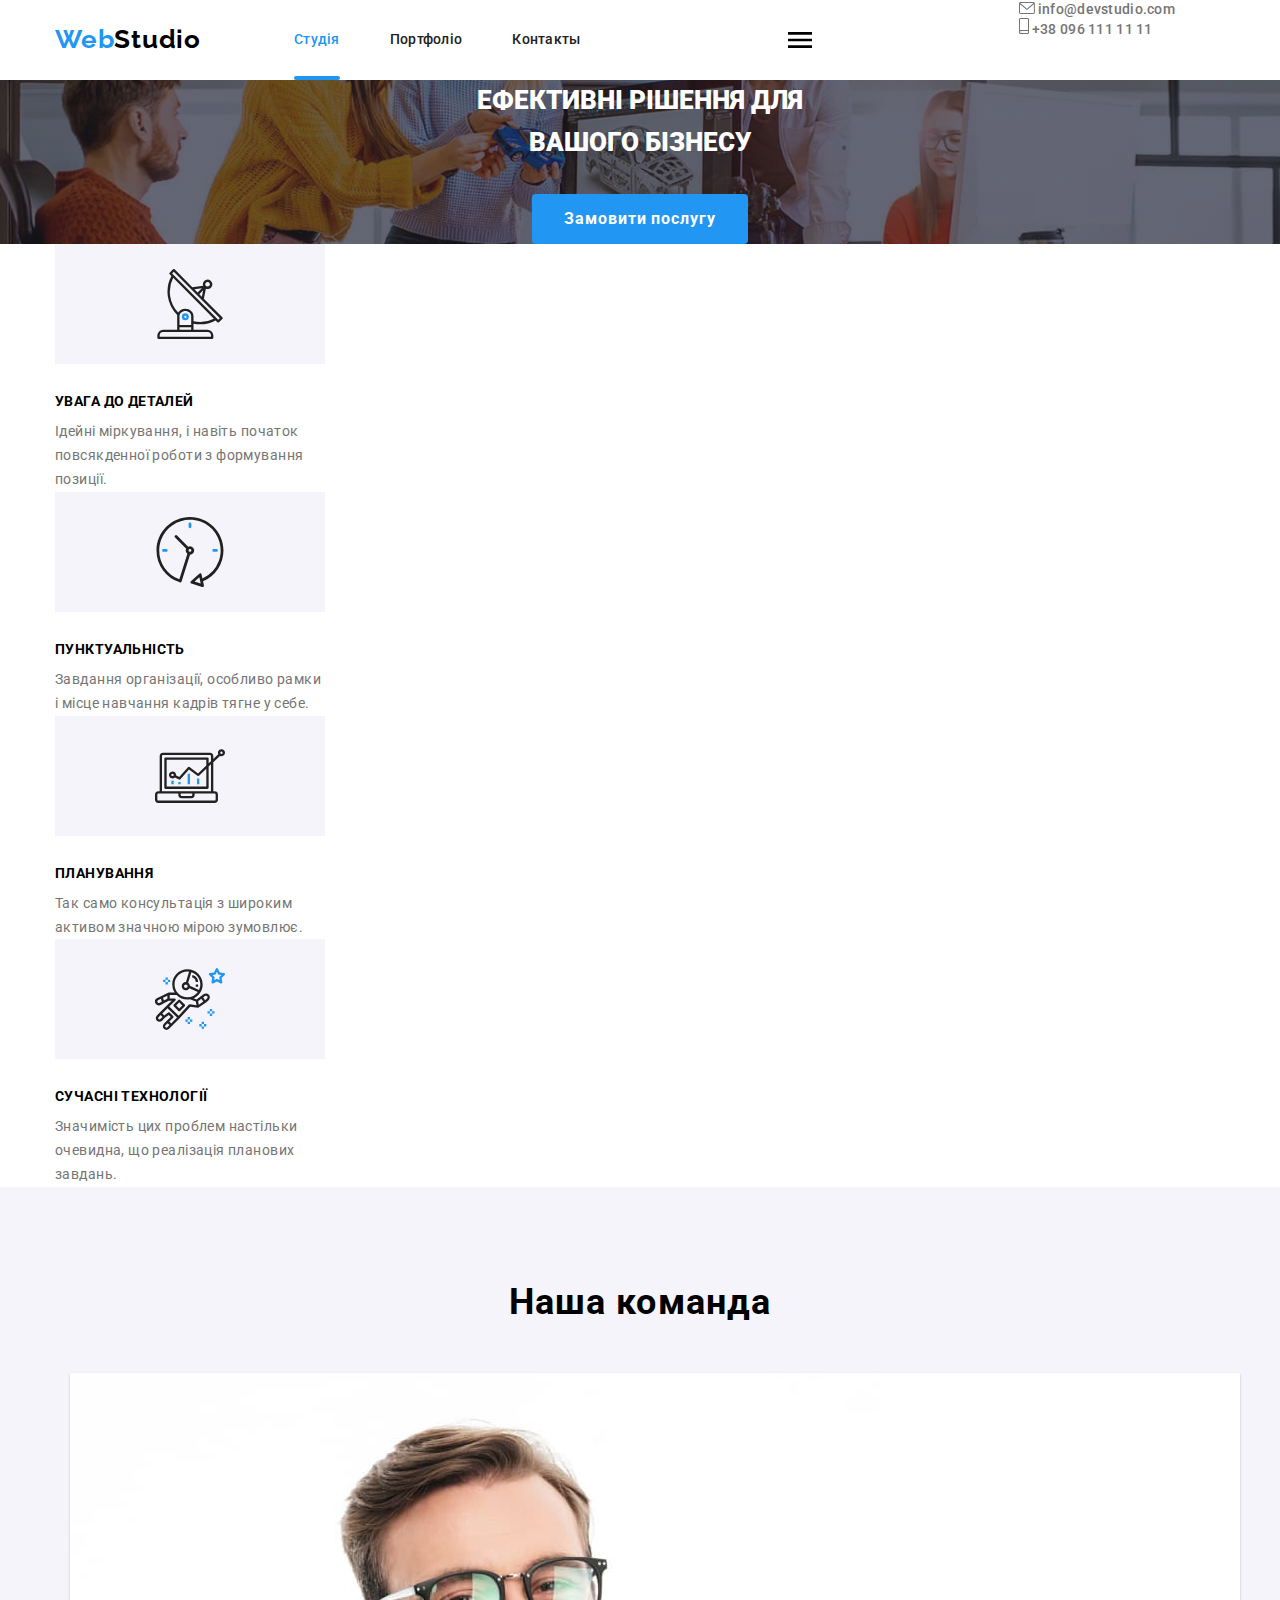
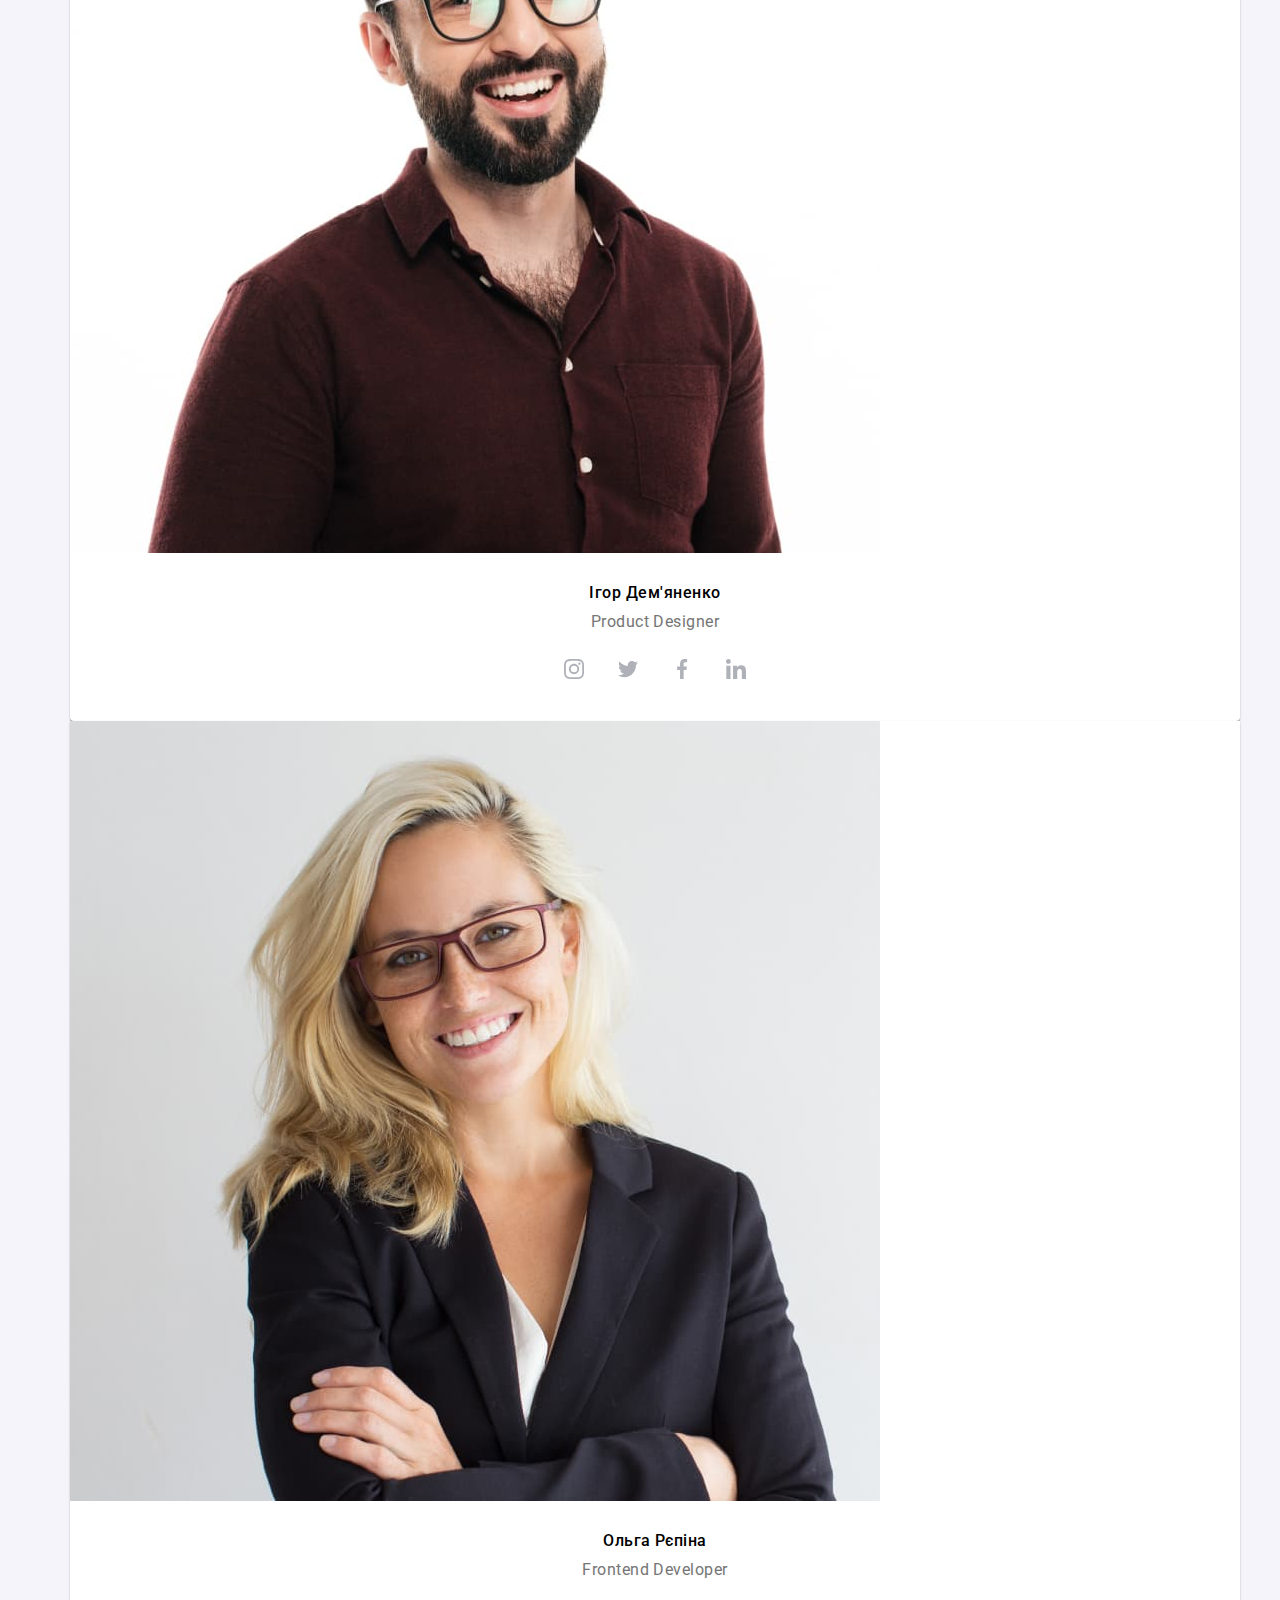
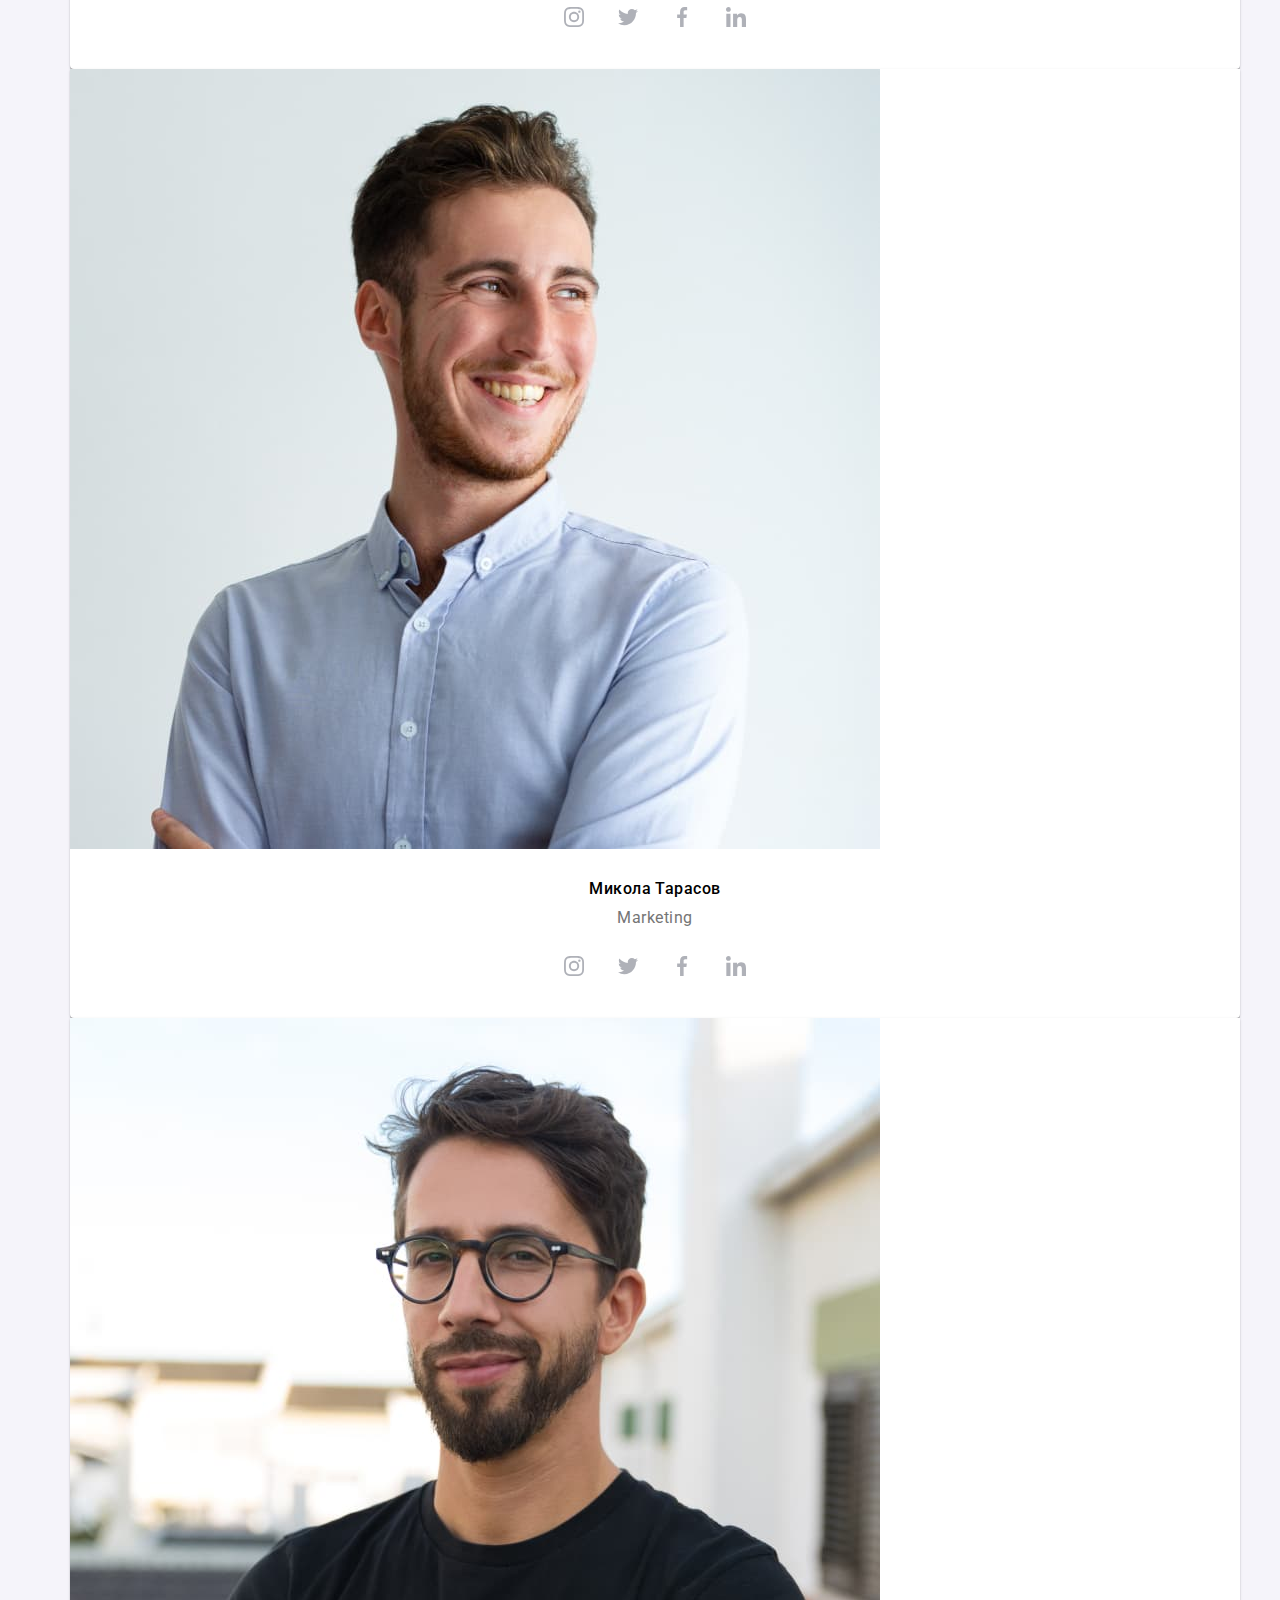
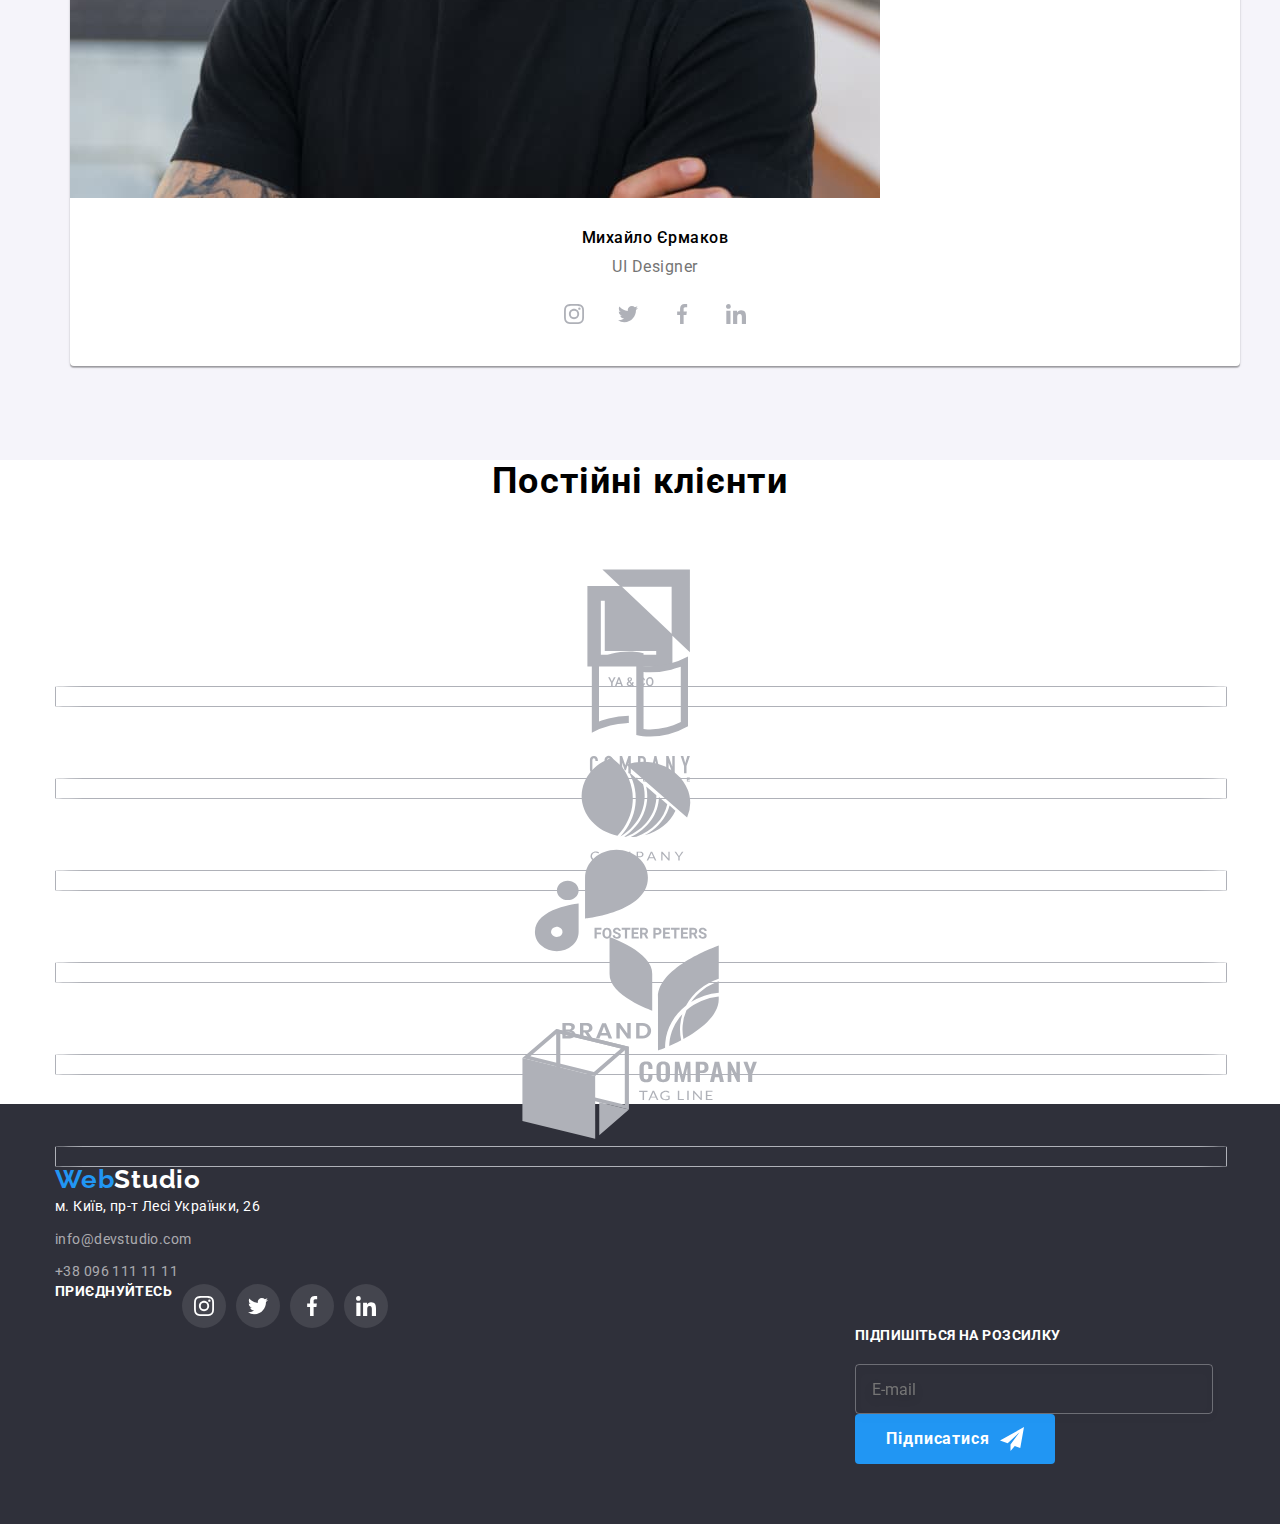
==== index.html @ cb51da98 "adaptive" ====
<!DOCTYPE html>
<html lang="uk">
  <head>
    <meta charset="UTF-8" />
    <meta http-equiv="X-UA-Compatible" content="IE=edge" />
    <meta name="viewport" content="width=device-width, initial-scale=1.0" />
    <title>WebStudio</title>
    <link rel="preconnect" href="https://fonts.googleapis.com" />
    <link rel="preconnect" href="https://fonts.gstatic.com" crossorigin />
    <link
      href="https://fonts.googleapis.com/css2?family=Oleo+Script&family=Raleway:wght@700&family=Roboto:wght@400;500;700;900&display=swap"
      rel="stylesheet"
    />
    <link
      rel="stylesheet"
      href="https://cdnjs.cloudflare.com/ajax/libs/modern-normalize/0.6.0/modern-normalize.min.css"
    />
    <link rel="stylesheet" href="CSS/styles.css" />
    <link rel="stylesheet" href="CSS/main.min.css" />
  </head>
  <body>
    <header>
      <div class="container page-header">
        <nav class="page-header__nav">
          <a href="./index.html " class="logo">
            <span class="logo__web">Web</span>Studio</a
          >

          <ul class="pagination">
            <li class="pagination__list">
              <a href="./index.html" class="link pagination__item current"
                >Студія</a
              >
            </li>
            <li class="pagination__list">
              <a href="./portfolio.html" class="link pagination__item"
                >Портфоліо</a
              >
            </li>
            <li class="pagination__list">
              <a href="" class="link">Контакты</a>
            </li>
          </ul>
        </nav>
        <button type="button" class="open-mobile-menu-btn">
          <svg class="open-mobile-menu-btn-icon">
            <use href="./images/SVG/symbol-defs.svg#icon-burger"></use>
          </svg>
        </button>
        <ul class="contact">
          <li class="contact__list">
            <a class="contact__item" href="mailtu:info@devstudio.com"
              ><svg width="16px" height="12px">
                <use href="./images/SVG/symbol-defs.svg#icon-envelope"></use>
              </svg>
              info@devstudio.com</a
            >
          </li>
          <li class="contact__list">
            <a class="contact__item" href="tel:+380961111111"
              ><svg width="10px" height="16px">
                <use href="./images/SVG/symbol-defs.svg#icon-smartphone"></use>
              </svg>
              +38 096 111 11 11</a
            >
          </li>
        </ul>
      </div>
      <div class="mobile-menu" data-menu>
        <div class="container mobile-menu__container">
          <button type="button" class="close-menu-btn">
            <svg class="close-menu-btn-icon">
              <use href="./images/SVG/symbol-defs.svg#modal__btn-icon"></use>
            </svg>
          </button>
          <ul class="mobile-menu__pagination-list">
            <li class="mobile-menu pagination__list">
              <a
                href="./index.html"
                class="link mobile-menu__pagination-item current"
                >Студія</a
              >
            </li>
            <li class="mobile-menu__pagination-list">
              <a
                href="./portfolio.html"
                class="link mobile-menu__pagination-item"
                >Портфоліо</a
              >
            </li>
            <li class="mobile-menu__pagination-list">
              <a href="" class="link">Контакты</a>
            </li>
          </ul>
          <ul class="mobile-menu__contact">
            <li class="mobile-menu__contact-list">
              <a
                class="mobile-menu__contact-item"
                href="mailtu:info@devstudio.com"
                ><svg width="16px" height="12px">
                  <use href="./images/SVG/symbol-defs.svg#icon-envelope"></use>
                </svg>
                info@devstudio.com</a
              >
            </li>
            <li class="mobile-menu__contact-list">
              <a class="mobile-menu__contact-item" href="tel:+380961111111"
                ><svg width="10px" height="16px">
                  <use
                    href="./images/SVG/symbol-defs.svg#icon-smartphone"
                  ></use>
                </svg>
                +38 096 111 11 11</a
              >
            </li>
          </ul>
        </div>
      </div>
    </header>

    <main>
      <section class="hero">
        <div class="container hero__container">
          <h1 class="hero__title">
            Ефективні рішення для <br />вашого бізнесу
          </h1>

          <button type="button" class="hero__button" data-modal-open>
            Замовити послугу
          </button>
        </div>
      </section>

      <section class="our-features">
        <div class="container">
          <ul class="our-features__list">
            <li class="our-features__item">
              <div class="our-features__img">
                <svg height="70px" width="70px">
                  <use href="./images/SVG/symbol-defs.svg#icon-antenna1"></use>
                </svg>
              </div>

              <h2 class="our-features__subject">УВАГА ДО ДЕТАЛЕЙ</h2>
              <p class="our-features__text">
                Ідейні міркування, і навіть початок повсякденної роботи з
                формування позиції.
              </p>
            </li>
            <li class="our-features__item">
              <div class="our-features__img">
                <svg height="70px" width="70px">
                  <use href="./images/SVG/symbol-defs.svg#icon-clock1"></use>
                </svg>
              </div>

              <h2 class="our-features__subject">ПУНКТУАЛЬНІСТЬ</h2>
              <p class="our-features__text">
                Завдання організації, особливо рамки і місце навчання кадрів
                тягне у себе.
              </p>
            </li>
            <li class="our-features__item">
              <div class="our-features__img">
                <svg height="70px" width="70px">
                  <use href="./images/SVG/symbol-defs.svg#icon-diagram1"></use>
                </svg>
              </div>

              <h2 class="our-features__subject">ПЛАНУВАННЯ</h2>
              <p class="our-features__text">
                Так само консультація з широким активом значною мірою зумовлює.
              </p>
            </li>
            <li class="our-features__item">
              <div class="our-features__img">
                <svg height="70px" width="70px">
                  <use href="./images/SVG/symbol-defs.svg#icon-astronaut"></use>
                </svg>
              </div>

              <h2 class="our-features__subject">СУЧАСНІ ТЕХНОЛОГІЇ</h2>
              <p class="our-features__text">
                Значимість цих проблем настільки очевидна, що реалізація
                планових завдань.
              </p>
            </li>
          </ul>
        </div>
      </section>
      <section class="business-profiles">
        <div class="container">
          <h2 class="business-profiles__title">Чим ми займаємося</h2>

          <ul class="business-profiles__list">
            <li class="">
              <div class="business-profiles__item">
                <img src="./images/box1.jpg" alt="" width="370" height="294" />
                <p class="business-profiles__text">Десктопні додатки</p>
              </div>
            </li>

            <li class="">
              <div class="business-profiles__item">
                <img src="./images/box2.jpg" alt="" width="370" height="294" />
                <p class="business-profiles__text">Мобільні додатки</p>
              </div>
            </li>
            <li class="">
              <div class="business-profiles__item">
                <img src="./images/box3.jpg" alt="" width="370" height="294" />
                <p class="business-profiles__text">Дизайнерські рішення</p>
              </div>
            </li>
          </ul>
        </div>
      </section>
      <section class="team">
        <div class="container">
          <h2 class="team__title">Наша команда</h2>
          <div class="container">
            <ul class="team__list">
              <li class="team__item">
                <img
                  srcset="./images/IgorDemyanenco@2.jpg 2x"
                  srcset="./images/IgorDemyanenco@1.jpg"
                  src="./images/IgorDemyanenco.jpg"
                  alt="Ігор Дем'яненко Фото"
                />

                <h3 class="team__name">Ігор Дем'яненко</h3>
                <p class="team__profession">Product Designer</p>
                <ul class="list-networks">
                  <li class="social">
                    <a href="" class="social-link list-networks__link">
                      <svg class="icon-networks list-networks__icon">
                        <use
                          href="./images/SVG/symbol-defs.svg#icon-instagram"
                        ></use>
                      </svg>
                    </a>
                  </li>
                  <li class="social">
                    <a class="social-link list-networks__link" href="">
                      <svg class="icon-networks list-networks__icon">
                        <use
                          href="./images/SVG/symbol-defs.svg#icon-twitter"
                        ></use>
                      </svg>
                    </a>
                  </li>
                  <li class="social">
                    <a class="social-link list-networks__link" href="">
                      <svg class="icon-networks list-networks__icon">
                        <use
                          href="./images/SVG/symbol-defs.svg#icon-facebook"
                        ></use>
                      </svg>
                    </a>
                  </li>
                  <li class="social">
                    <a class="social-link list-networks__link" href="">
                      <svg class="icon-networks list-networks__icon">
                        <use
                          href="./images/SVG/symbol-defs.svg#icon-linkedin"
                        ></use>
                      </svg>
                    </a>
                  </li>
                </ul>
              </li>
              <li class="team__item">
                <img
                  srcset="./images/OlgaRepina@2.jpg 2x"
                  srcset="./images/OlgaRepina.jpg"
                  src="./images/OlgaRepina.jpg"
                  alt="Ольга Рєпіна Фото"
                />

                <h3 class="team__name">Ольга Рєпіна</h3>
                <p class="team__profession">Frontend Developer</p>
                <ul class="list-networks">
                  <li class="social">
                    <a href="" class="social-link list-networks__link">
                      <svg class="icon-networks list-networks__icon">
                        <use
                          href="./images/SVG/symbol-defs.svg#icon-instagram"
                        ></use>
                      </svg>
                    </a>
                  </li>
                  <li class="social">
                    <a class="social-link list-networks__link" href="">
                      <svg class="icon-networks list-networks__icon">
                        <use
                          href="./images/SVG/symbol-defs.svg#icon-twitter"
                        ></use>
                      </svg>
                    </a>
                  </li>
                  <li class="social">
                    <a class="social-link list-networks__link" href="">
                      <svg class="icon-networks list-networks__icon">
                        <use
                          href="./images/SVG/symbol-defs.svg#icon-facebook"
                        ></use>
                      </svg>
                    </a>
                  </li>
                  <li class="social">
                    <a class="social-link list-networks__link" href="">
                      <svg class="icon-networks list-networks__icon">
                        <use
                          href="./images/SVG/symbol-defs.svg#icon-linkedin"
                        ></use>
                      </svg>
                    </a>
                  </li>
                </ul>
              </li>
              <li class="team__item">
                <img
                  srcset="./images/NicolayTarasow@2.jpg 2x"
                  srcset="./images/NicolayTarasow.jpg"
                  src="./images/NicolayTarasow.jpg"
                  alt="Микола Тарасов Фото"
                />
                <h3 class="team__name">Микола Тарасов</h3>
                <p class="team__profession">Marketing</p>
                <ul class="list-networks">
                  <li class="social">
                    <a href="" class="social-link list-networks__link">
                      <svg class="icon-networks list-networks__icon">
                        <use
                          href="./images/SVG/symbol-defs.svg#icon-instagram"
                        ></use>
                      </svg>
                    </a>
                  </li>
                  <li class="social">
                    <a class="social-link list-networks__link" href="">
                      <svg class="icon-networks list-networks__icon">
                        <use
                          href="./images/SVG/symbol-defs.svg#icon-twitter"
                        ></use>
                      </svg>
                    </a>
                  </li>
                  <li class="social">
                    <a class="social-link list-networks__link" href="">
                      <svg class="icon-networks list-networks__icon">
                        <use
                          href="./images/SVG/symbol-defs.svg#icon-facebook"
                        ></use>
                      </svg>
                    </a>
                  </li>
                  <li class="social">
                    <a class="social-link list-networks__link" href="">
                      <svg class="icon-networks list-networks__icon">
                        <use
                          href="./images/SVG/symbol-defs.svg#icon-linkedin"
                        ></use>
                      </svg>
                    </a>
                  </li>
                </ul>
              </li>
              <li class="team__item">
                <img
                  srcset="./images/MihailErmacow@2.jpg 2x"
                  srcset="./images/MihailErmacow.jpg"
                  src="./images/MihailErmacow.jpg"
                  alt="Михайло Єрмаков Фото"
                />
                <h3 class="team__name">Михайло Єрмаков</h3>
                <p class="team__profession">UI Designer</p>
                <ul class="list-networks">
                  <li class="social">
                    <a href="" class="social-link list-networks__link">
                      <svg class="icon-networks list-networks__icon">
                        <use
                          href="./images/SVG/symbol-defs.svg#icon-instagram"
                        ></use>
                      </svg>
                    </a>
                  </li>
                  <li class="social">
                    <a class="social-link list-networks__link" href="">
                      <svg class="icon-networks list-networks__icon">
                        <use
                          href="./images/SVG/symbol-defs.svg#icon-twitter"
                        ></use>
                      </svg>
                    </a>
                  </li>
                  <li class="social">
                    <a class="social-link list-networks__link" href="">
                      <svg class="icon-networks list-networks__icon">
                        <use
                          href="./images/SVG/symbol-defs.svg#icon-facebook"
                        ></use>
                      </svg>
                    </a>
                  </li>
                  <li class="social">
                    <a class="social-link list-networks__link" href="">
                      <svg class="icon-networks list-networks__icon">
                        <use
                          href="./images/SVG/symbol-defs.svg#icon-linkedin"
                        ></use>
                      </svg>
                    </a>
                  </li>
                </ul>
              </li>
            </ul>
          </div>
        </div>
      </section>
      <section class="regular-customers">
        <div class="container">
          <h2 class="regular-customers__title">Постійні клієнти</h2>
          <ul class="client-list">
            <li class="client">
              <a href="" class="client__list">
                <svg class="client__icon">
                  <use href="./images/SVG/symbol-defs.svg#icon-Client1"></use>
                </svg>
              </a>
            </li>

            <li class="client">
              <a href="" class="client__list">
                <svg class="client__icon">
                  <use href="./images/SVG/symbol-defs.svg#icon-Client2"></use>
                </svg>
              </a>
            </li>
            <li class="client">
              <a href="" class="client__list">
                <svg class="client__icon">
                  <use href="./images/SVG/symbol-defs.svg#icon-Client3"></use>
                </svg>
              </a>
            </li>
            <li class="client">
              <a href="" class="client__list">
                <svg class="client__icon">
                  <use href="./images/SVG/symbol-defs.svg#icon-Client4"></use>
                </svg>
              </a>
            </li>
            <li class="client">
              <a href="" class="client__list">
                <svg class="client__icon">
                  <use href="./images/SVG/symbol-defs.svg#icon-Client5"></use>
                </svg>
              </a>
            </li>
            <li class="client">
              <a href="" class="client__list">
                <svg class="client__icon">
                  <use href="./images/SVG/symbol-defs.svg#icon-Client6"></use>
                </svg>
              </a>
            </li>
          </ul>
        </div>
      </section>
    </main>
    <footer class="footer">
      <div class="container footer__container">
        <div class="footer__container-address">
          <a href="./index.html " class="logo footer__logo">
            <span class="logo__web">Web</span
            ><span class="logo__studio">Studio</span></a
          >

          <address class="address">
            <ul class="address__list">
              <li>
                <a
                  href="https://goo.gl/maps/ACZNKpHMxKwvgp7U7"
                  target="_blank"
                  class="address__maps"
                  >м. Київ, пр-т Лесі Українки, 26</a
                >
              </li>
              <li>
                <a href="mailto:info@devstudio.com" class="address__item"
                  >info@devstudio.com</a
                >
              </li>
              <li>
                <a href="tel:+380961111111 " class="address__item"
                  >+38 096 111 11 11</a
                >
              </li>
            </ul>
          </address>
        </div>

        <div class="social-networks">
          <p class="social-networks__text">приєднуйтесь</p>
          <ul class="social-networks__list">
            <li class="social">
              <a href="" class="social-networks__link">
                <svg class="icon-networks social-networks__icon">
                  <use href="./images/SVG/symbol-defs.svg#icon-instagram"></use>
                </svg>
              </a>
            </li>
            <li class="social">
              <a href="" class="social-networks__link">
                <svg class="icon-networks social-networks__icon">
                  <use href="./images/SVG/symbol-defs.svg#icon-twitter"></use>
                </svg>
              </a>
            </li>
            <li class="social">
              <a href="" class="social-networks__link">
                <svg class="icon-networks social-networks__icon">
                  <use href="./images/SVG/symbol-defs.svg#icon-facebook"></use>
                </svg>
              </a>
            </li>
            <li class="social">
              <a href="" class="social-networks__link">
                <svg class="icon-networks social-networks__icon">
                  <use href="./images/SVG/symbol-defs.svg#icon-linkedin"></use>
                </svg>
              </a>
            </li>
          </ul>
        </div>
        <div class="footer-form">
          <p class="footer-form__text">Підпишіться на розсилку</p>
          <form class="footer-form__wind">
            <input
              class="footer-form__imput"
              type="email"
              name="e-mail"
              placeholder="E-mail"
            />
            <button class="footer-form__btn" type="submit" id="e-mail">
              <span class="footer-form__subscription">Підписатися</span>
              <svg class="footer-form__icon" width="24" height="24">
                <use href="./images/SVG/symbol-defs.svg#icon-send"></use>
              </svg>
            </button>
          </form>
        </div>
      </div>
    </footer>
    <div class="backdrop is-hidden" data-modal>
      <div class="modal">
        <button class="modal__close-btn" type="button" data-modal-close>
          <svg class="modal__btn-icon" width="18" height="18">
            <use href="./images/SVG/symbol-defs.svg#modal__btn-icon"></use>
          </svg>
        </button>
        <p class="modal__title">Залиште свої дані, ми вам передзвонимо</p>
        <form class="modal__form">
          <label class="modal__label" for="name">Ім'я</label>
          <span class="modal__name">
            <input
              type="text"
              class="modal__imput"
              name="use_name"
              id="name"
              required
              autofocus
            />
            <svg class="modal__icon" width="18" height="18">
              <use
                href="./images/SVG/symbol-defs.svg#icon-person-black-18dp"
              ></use>
            </svg>
          </span>
          <label class="modal__label" for="phone">Телефон</label>
          <span class="modal__name">
            <input
              class="modal__imput"
              type="tel"
              name="user_phone"
              id="phone"
              required
              pattern="[0-9]{3}-[0-9]{3}-[0-9]{2}-[0-9]{2}"
              title="xxx-xxx-xx-xx"
            />
            <svg class="modal__icon" width="18" height="18">
              <use
                href="./images/SVG/symbol-defs.svg#icon-phone-black-18dp"
              ></use>
            </svg>
          </span>
          <label class="modal__label" for="mail">Пошта</label>
          <span class="modal__name">
            <input
              class="modal__imput"
              type="email"
              name="user_email"
              id="mail"
              required
            />
            <svg class="modal__icon" width="18" height="18">
              <use
                href="./images/SVG/symbol-defs.svg#icon-email-black-18dp"
                class="modal__icon-use"
              ></use>
            </svg>
          </span>
          <span class="modal__name imput-textarea">
            <label class="modal__label" for="User-comments">Коментар</label>
            <textarea
              name="User_massage"
              id="User-comments"
              placeholder="Введіть текст"
            ></textarea>
          </span>
          <label class="modal__checkbox">
            <input
              type="checkbox"
              class="modal-check-imput visually-hidden"
              name="privacy policy"
              required
            />

            <span class="chek-box"
              ><svg class="modal-check-imput-new-onn" width="16" height="15">
                <use
                  class="modal-check-imput-new-onn-icone"
                  href="./images/SVG/symbol-defs.svg#icon-check"
                ></use>
              </svg>
            </span>

            <span class="contract-term">Погоджуюся з розсилкою та приймаю</span>
            <a class="contract" href=""> &nbsp;Умови договору</a>
          </label>

          <button type="submit" class="send">Відправити</button>
        </form>
      </div>
    </div>
    <script src="./JS/modal.js"></script>
  </body>
</html>
---- CSS/styles.css ----
/* :root {
  --color-web-blue: #2196f3;
  --color-text-main: #212121;
  --color-text-secondary: #757575;
  --color-fone: #f5f5f5;
  --transition-timing-cub: 250ms cubic-bezier(0.4, 0, 0.2, 1);
} */
/* 
h1,
h2,
h3,
h4,
p {
  margin-top: 0;
  margin-bottom: 0;
} */

/* ol,
ul {
  margin-top: 0;
  margin-bottom: 0;
  padding-left: 0;
} */

/* .logo__web-header {
  border-bottom: 1px solid #ececec;
} */

/* .container {
  width: 1200px;

  margin-left: auto;
  margin-right: auto;
  padding-left: 15px;
  padding-right: 15px;
} */

/* header style */

/* .page-header__nav {
  display: flex;
} */

/* .page-header {
  align-items: center;

  display: flex;
} */

/* .contact {
  display: flex;
  margin-left: auto;
} */

/* .pagination__list {
  position: relative;
} */
/* 
.pagination {
  display: flex;
} */
/* 
.pagination :not(:last-child) {
  margin-right: 50px;
} */

/* .current {
  color: var(--color-web-blue);
}

.current::after {
  position: absolute;
  content: "";
  display: block;
  bottom: 0;
  width: 100%;
  height: 4px;
  background-color: var(--color-web-blue);
  border-radius: 2px;
} */

/* .contact :not(:last-child) {
  margin-right: 50px;
} */

/* .logo__web {
  font-family: "Raleway";
  font-style: normal;
  font-weight: 700;
  font-size: 26px;
  line-height: 1.19;

  letter-spacing: 0.03em;

  color: #2196f3;
} */

/* address {
  font-family: Roboto;
  font-style: normal;
} */

/* ul {
  list-style: none;
}

a {
  text-decoration: none;
}

img {
  display: block;
  max-width: 100%;
  height: auto;
}

body {
  font-family: roboto, sans-serif;
} */

/* .footer {
  background-color: #2f303a;
  padding-top: 60px;
  padding-bottom: 60px;
} */

/* .logo {
  padding-top: 24px;
  padding-bottom: 25px;
  margin-right: 93px;
  font-family: "Raleway";
  font-style: normal;
  font-weight: 700;
  font-size: 26px;
  line-height: 1.19;

  letter-spacing: 0.03em;

  color: #000000;

  transition-property: color;
  transition-duration: 250ms;
  transition-timing-function: cubic-bezier(0.4, 0, 0.2, 1);
} */

/* .contact__item {
  display: flex;
  align-items: center;

  padding-top: 32px;
  padding-bottom: 32px;
  gap: 10px;
  justify-content: flex-end;
  color: var(--color-text-secondary);
  fill: currentColor;
  font-weight: 500;
  font-size: 14px;
  line-height: 1.14;
  letter-spacing: 0.02em;
  transition: color var(--transition-timing-cub);
} */

/* .container.page-header {
  margin-bottom: 0px;
  justify-content: center;
} */

/* .address__maps:hover,
.logo:hover,
.logo:focus,
.link:hover,
.link:focus, */
/* .contact__item:hover,
.contact__item:focus, */
/* .address__item:hover,
.address__item:focus, */
/* .menu-portfolio-btn:hover,
.menu-portfolio-btn:focus { */
  /* color: var(--color-web-blue);
} */

/* .btn:hover,
.btn:focus {
  box-shadow: 0px 4px 4px 0px rgba(0, 0, 0, 0.25);

  background-color: var(--color-web-blue);
  color: #ffffff;
} */

/* .menu-portfolio-btn {
  margin-bottom: 50px;
  display: flex;
  justify-content: center;

  gap: 8px;
  color: var(--color-text-main);
  transform: color var(--transition-timing-cub);
} */

/* .btn {
  font-family: Roboto;
  font-weight: 500;
  font-size: 16px;
  line-height: 1.63;
  text-align: center;
  letter-spacing: 0.03em;
  border-radius: 4px;
  padding-left: 22px;
  padding-right: 22px;
  padding-top: 6px;
  padding-bottom: 6px;
  border: 0px;
  background-color: #f5f4fa;

  color: #212121;
  cursor: pointer;

  transition: color var(--transition-timing-cub),
    background-color var(--transition-timing-cub),
    box-shadow var(--transition-timing-cub);
} */

/* .address__item {
  color: rgba(255, 255, 255, 0.6);
} */

/* .contact-list,
.link {
  color: var(--color-text-main);

  transition-property: color;
  transition-duration: 250ms;
  transition-timing-function: cubic-bezier(0.4, 0, 0.2, 1);
} */
/* 
.envelope::before {
  content: "";
  width: 16px;
  height: 12px;
} */

/* .link {
  font-weight: 500;
  font-size: 14px;
  line-height: 1.14;
  letter-spacing: 0.02em;
} */

/* .hero {
  background-color: #2f303a;
  background-image: linear-gradient(rgba(47, 48, 58, 0.4),
      rgba(47, 48, 58, 0.4)),
    url(../images/hero.jpg);

  background-size: cover;
  background-position: center;
  background-repeat: no-repeat;

  max-width: 1600px;

  margin-left: auto;
  margin-right: auto;

  padding-top: 200px;
  padding-bottom: 200px;
} */

/* .hero__title {
  text-transform: uppercase;
  width: 696px;
  height: 120px;
  margin-left: auto;
  margin-right: auto;
  margin-bottom: 30px;
  font-size: 16px;
  height: 1.88;
} */

/* .hero h1 {
  color: #ffffff;
  text-align: center;
  font-size: 44px;
  font-weight: 900;
  font-size: 44px;
  line-height: 1.37;
} */

/* .hero__button {
  font-size: 16px;
  font-weight: 700;
  line-height: 1.88;

  cursor: pointer;
  border-radius: 4px;

  align-items: flex-start;
  display: block;
  margin-left: auto;
  margin-right: auto;

  background-color: var(--color-web-blue);

  color: #ffffff;

  text-align: center;
  padding: 10px 32px;

  border: 0;
  letter-spacing: 0.06em;

  transition-property: color;
  transition-duration: 250ms;
  transition-timing-function: cubic-bezier(0.4, 0, 0.2, 1);
} */

/* .feature {
  padding-top: 94px;
  padding-bottom: 94px;
}

.our-features__item {
  width: 270px; */

/* 325-348-другий варіант */

/* .our-features__item::before {
  margin-bottom: 30px;
  display: block;
  width: 270px;
  height: 120px;
  content: "";
  background-repeat: no-repeat;
  background-position: center;
  background-color: #f5f4fa;

  background-size: contain;
} 
 .our-features__item:nth-child(1)::before {
  background-image: url(../images/SVG/Group1.svg);
}
.our-features__item:nth-child(2)::before {
  background-image: url(../images/SVG/Group2.svg);
}
.our-features__item:nth-child(3)::before {
  background-image: url(../images/SVG/Group3.svg);
}
-.our-features__item:nth-child(4)::before {
  background-image: url(../images/SVG/Group4.svg);
} */ 
/* .our-features__img {
  display: flex;
  background-color: rgba(245, 244, 250, 1);

  height: 120px;
  align-items: center;
  justify-content: center;
  margin-bottom: 30px;
} */

/* .our-features__list {
  display: flex;
  gap: 30px;
} */

/* .our-features__subject {
  margin-bottom: 10px;
  font-weight: 700;
  font-size: 14px;
  line-height: 1.14;
  letter-spacing: 0.03em;
} */
/* 
.our-features__text {
  display: flex;
  color: var(--color-text-secondary);
  font-weight: 400;
  font-size: 14px;
  line-height: 1.71;
  letter-spacing: 0.03em;
} */

/* .

business-profiles {
  padding-bottom: 94px;
} */

/* .client {
  width: 170px;
  height: 92px;
}

.regular-customers__title {
  padding-bottom: 50px;
  text-align: center;
}

.client-list {
  box-sizing: border-box;
  display: flex;
  gap: 30px;
}

.client__icon:hover,
.client__icon:focus {
  fill: #2196f3;
}

.client__list:hover,
.client__list:focus {
  color: var(--color-web-blue);

  border-color: var(--color-web-blue);
}

.client__list {
  color: #afb1b8;
  display: flex;
  justify-content: center;
  align-items: center;
  width: 100%;
  height: 100%;
  border: 1px solid #afb1b8;
  border-radius: 4%;

  transition-property: color, border-color;
  transition-duration: 250ms;
  transition-timing-function: cubic-bezier(0.4, 0, 0.2, 1);
}

.client__icon {
  fill: currentColor;
  width: 106px;
  height: 60px;
} */

/* .business-profiles__list {
  display: flex;
  gap: 30px;
}

.business-profiles__item {
  position: relative;
  display: flex;
  align-content: center;
  justify-content: center;
}

.business-profiles__text {
  background-color: rgba(47, 48, 58, 0.8);
  display: flex;
  justify-content: center;
  align-items: center;
  height: 70px;
  width: 100%;
  color: #ffffff;
  position: absolute;
  bottom: 0;
}

.
business-profiles__title {
  padding-bottom: 0px;
  font-weight: 700;
  font-size: 36px;
  line-height: 1.17;
  text-align: center;
  letter-spacing: 0.03em;
  margin-bottom: 50px;
}
       
.team__list {
  display: flex;

  gap: 30px;
}

.team__item {
  box-shadow: 0px 1px 3px rgba(0, 0, 0, 0.12), 0px 1px 1px rgba(0, 0, 0, 0.14),
    0px 2px 1px rgba(0, 0, 0, 0.2);
  border-top-left-radius: 4%;

  border-radius: 0px 0px 4px 4px;
  background-color: #ffffff;
} */

/* .link {
  display: inline-block;
  color: var(--color-text-main);
  padding-top: 32px;
  padding-bottom: 32px;
} */

/* .team {
  background-color: #f5f4fa;
  padding-top: 94px;
  padding-bottom: 94px;
}

.team {
  padding-top: 30px;
  margin-bottom: 10px;
  font-weight: 500;
  font-size: 16px;
  line-height: 1.19;

  text-align: center;
  letter-spacing: 0.03em;
}

.team__profession {
  margin-bottom: 16px;
  color: var(--color-text-secondary);
  font-weight: 400;
  font-size: 16px;
  line-height: 1.19;

  text-align: center;
  letter-spacing: 0.03em;
}

.list-networks__icon {
  fill: currentColor;
} */

/* .icon-networks {
  width: 20px;
  height: 20px;
} */

/* .icon-footer {
  fill: #ffffff;
}

.social {
  align-items: baseline;
  display: inline-block;
  border: rgba(255, 255, 255, 1);

  text-align: center;

  width: 44px;
  height: 44px;
  border-radius: 50%;
}

.social-networks-list {
  padding-bottom: 30px;
  justify-content: center;
  display: flex;

  gap: 10px;
}

.social-networks {
  text-align: center;

  display: flex;
  width: 44px;
  height: 44px;
  gap: 10px;
  border-radius: 50%;
} */

/* .portfolio {
  padding-top: 94px;
  padding-bottom: 94px;
}

.container-home {
  padding-top: 94px;
  padding-bottom: 94px;
}

.portf-h-invis {
  position: absolute;
  width: 1px;
  height: 1px;
  margin: -1px;
  border: 0;
  padding: 0;
  white-space: nowrap;
  clip-path: inset(100%);
  clip: rect(0 0 0 0);
  overflow: hidden;
}

.portf-h-invis {
  text-align: center;
}

.projects-h {
  margin-bottom: 4px;
  color: var(--color-text-main);
  font-weight: 700;
  font-size: 18px;
  line-height: 2;
  letter-spacing: 0.06em;
}

.projects-p {
  color: var(--color-text-secondary);

  font-weight: 400;
  font-size: 16px;
  line-height: 1.19;

  letter-spacing: 0.03em;
} */

/* .link-footer :not(:last-child) {
  margin-bottom: 9px;
} */

/* .address__maps {
  color: white;
  font-weight: 400;
  font-size: 14px;
  line-height: 1.71;

  letter-spacing: 0.03em;

  transition: color var(--transition-timing-cub);
}

.address__item {
  font-weight: 400;
  font-size: 14px;
  line-height: 1.7;
  letter-spacing: 0.03em;

  transition-property: color;
  transition-duration: 250ms;
  transition-timing-function: cubic-bezier(0.4, 0, 0.2, 1);
} */

/* .studio {
  color: #ffffff;
}

.footer-form {
  margin-left: auto;
} */

/* .footer-form__text {
  display: block;
  margin-bottom: 20px;
  color: #ffffff;
  text-transform: uppercase;
  font-family: Roboto;
  font-size: 14px;
  font-weight: 700;
  line-height: 1.14;
  letter-spacing: 0.03em;
  text-align: left;

}

.footer-form__wind {
  display: flex;
}

.footer-form__imput {
  border-radius: 4px;
  padding-left: 16px;
  padding-top: 15px;
  padding-bottom: 15px;
  margin: 0px;
  width: 358px;
  height: 50px;
  margin-right: 12px;
  border: 1px solid rgba(255, 255, 255, 0.3);
  filter: drop-shadow(0px 4px 4px rgba(0, 0, 0, 0.15));
  background: transparent;


}

.footer-form__btn {

  display: flex;
  align-items: center;
  justify-content: center;
  cursor: pointer;

  width: 200px;
  height: 50px;
  border-radius: 4px;
  border: none;
  font-family: Roboto;
  font-size: 16px;
  font-weight: 700;
  line-height: 30px;
  letter-spacing: 0.06em;
  text-align: center;


  color: #ffffff;
  background-color: var(--color-web-blue);
}

.footer-form__subscription {
  font-family: Roboto;
  font-size: 16px;
  font-weight: 700;
  line-height: 1.88;
  letter-spacing: 0.06em;
  text-align: center;
} */

/* .projects {
  display: flex;
  flex-wrap: wrap;
  gap: 30px;
}

.projects-li:hover,
.projects-li:focus {
  box-shadow: cubic-bezier(0.4, 0, 0.2, 1), rgba(0, 0, 0, 0.25);
}

.projects-li {
  display: block;
  box-sizing: border-box;
  background: #ffffff;
  transition: box-shadow var(--transition-timing-cub);
}

.projects-item:hover,
.projects-item:focus {
  box-shadow: 0px 4px 4px 0px rgba(0, 0, 0, 0.25);
}

.projects-item {
  width: 370px;

  transition-property: color;
  transition-duration: 250ms;
  transition-timing-function: cubic-bezier(0.4, 0, 0.2, 1);
}

.projects-card {
  position: relative;
  overflow: hidden;
}

.projects-li:hover .overlay,
.projects-li:focus .overlay {
  transform: translateY(0%);
} */

/* .overlay {
  position: absolute;

  font-family: Roboto;
  font-size: 18px;
  font-weight: 400;
  line-height: 1.56;
  letter-spacing: 0.03em;
  text-align: left;

  width: 100%;
  height: 100%;
  padding-top: 63px;
  padding-bottom: 63px;
  padding-left: 24px;
  padding-right: 24px;
  top: 0;
  left: 0;
  color: #ffffff;
  background-color: rgba(33, 150, 243, 0.9);

  overflow-y: auto;
  transform: translateY(101%);
  transition: transform 250ms cubic-bezier(0.4, 0, 0.2, 1);
} */

/* .footer__logo {
  padding: 0;
  display: inline-block;
  margin-bottom: 20px;
  margin-right: 0px;
} */
/* 
.person {
  padding: 20px 24px;
  border-left: 1px solid #ececec;
  border-right: 1px solid #ececec;
} */

/* .footer-block {
  display: flex;
}

.footer-soc-link {
   border: 0px;
  width: 206px;
  height: 80px; 
  display: flex;
  flex-direction: column;

  margin-left: 70px;
}

.social-link-footer {
  height: 44px;
  width: 44px;
  align-items: center;
  justify-content: center;
  display: flex;
  color: #757575;
  column-gap: 10px;
  background-color: rgba(255, 255, 255, 0.1);
  border-radius: 50%;

  transition-property: background-color;

  transition-duration: 250ms;
  transition-timing-function: cubic-bezier(0.4, 0, 0.2, 1);
} */

/* .list-networks__link {
  align-items: center;
  justify-content: center;

  display: flex;
  color: #afb1b8;
  column-gap: 10px;
  background-color: rgba(255, 255, 255, 0.1);

  transition-property: background-color, color;

  transition-duration: 250ms;
  transition-timing-function: cubic-bezier(0.4, 0, 0.2, 1);
}

.list-networks__link:hover {
  background-color: var(--color-web-blue);
  color: #ffffff;
}

.list-networks__icon:hover {
  fill: currentColor;
} */

/* .social-link-footer:hover {
  background-color: var(--color-web-blue);
} */

/* .social-link {
  width: 44px;
  height: 44px;
  border-radius: 50%;
}

.footer {
  align-items: baseline;
  display: flex;
}

.footer-text {
  text-transform: uppercase;
  letter-spacing: 0.03em;
  font-weight: 700;
  margin-bottom: 20px;
  margin-right: auto;
  font-size: 14px;
  line-height: 1.14;
  color: #ffffff;
} */
/* 
.regular-customers {
  padding-top: 94px;
  padding-bottom: 94px;
} */

/* .current {
  color: var(--color-web-blue);
} */

/* .backdrop {
  position: fixed;
  top: 0px;
  left: 0px;
  background-color: rgba(0, 0, 0, 0.2);
  width: 100%;
  height: 100%;
  z-index: 100500;

  transition: opacity var(--transition-timing-cub),
    visibility var(--transition-timing-cub);
} */

/* .backdrop.is-hidden {
  visibility: hidden;
  opacity: 0;
  pointer-events: none;
} */

/* .backdrop.is-hidden.modal {
  transform: translate(-50%, -50%) scale(0);
} */
/* 
.modal {
  width: 528px;
  height: 536px;
  padding: 40px;

  position: absolute;
  top: 50%;
  left: 50%;

  width: 528px;
  height: 581px;
  background-color: white;

  transform: translate(-50%, -50%) scale(1);
  transition: transform 250ms var(--transition-timing-cub);
} */

/* .close-btn {
  height: 30px;
  width: 30px;
  border-radius: 50%;
  position: absolute;
  top: 8px;
  right: 8px;
  border: rgba(0, 0, 0, 0.1);
  transition: fill 250ms var(--transition-timing-cub);
}

.close-btn:hover {
  fill: var(--color-web-blue);
}

.modal__form {
  display: flex;
  flex-direction: column;
  align-content: center;
}

.modal__title {
  margin-bottom: 12px;

  color: #212121;


  font-family: Roboto;
  font-size: 20px;
  font-weight: 700;
  line-height: 1.15;
  letter-spacing: 0.03em;
  text-align: center;
}

input {
  cursor: pointer;
}

textarea {
  height: 120px;
  width: 448px;

  border-radius: 4px;
}

.modal__label {
  display: flex;
  flex-direction: column;
  font-size: 12px;
  font-weight: 400;
  line-height: 14px;
  letter-spacing: 0.01em;
  text-align: left;
  color: #757575;
  margin-bottom: 4px;



}

textarea {
  resize: none;
  cursor: pointer;
}

.modal__btn-icon {
  display: flex;


  border-radius: 50%;
  padding: 0px;
  border: rgba(0, 0, 0, 0.1);
}

.icon-send {
  padding-left: 10px;
  padding-right: 10px;
  display: block;
  padding: 0px;
  fill: #ffffff;
  border: none;

}

button {
  cursor: pointer;
}

.send {
  margin-left: auto;
  margin-right: auto;
  margin-top: 30px;
  margin-bottom: 40px;
  width: 200px;
  height: 50px;
  background-color: var(--color-web-blue);
  color: #ffffff;
  box-shadow: 0px 4px 4px rgba(0, 0, 0, 0.15);
  border-radius: 4px;
  border: var(--color-web-blue);
}

.imput-textarea {
  margin-bottom: 20px;

}

.modal__name {

  padding: 0px;
  margin-bottom: 10px;
  position: relative;
}

.footer-form__icon {
  margin-left: 10px;
  width: 24px;
  height: 24px;
}

.modal__checkbox {
  display: flex;
  align-items: center;
  justify-content: center;
  position: relative;
}

/* .modal-check-imput{
  
  /* padding: 0px;
  position: absolute;
  appearance: none; */

/* .modal-check-imput-new {
  padding-right: 7px;
  height: 15px;
  width: 16px;

  border-radius: 0px;
  fill: #212121;
}

textarea {
  padding-top: 12px;
  padding-bottom: 12px;
  padding-left: 16px;
  padding-right: 16px;
  resize: none;
  border: 1px solid #21212133;
  transition: border-color var(--transition-timing-cub);
}

textarea:focus {
  border-color: var(--color-web-blue);
  outline: none;
}

.modal-check-imput:checked+.chek-box {
  fill: var(--color-web-blue);
  border: none;
}

.modal__imput:focus {
  fill: var(--color-web-blue);
  outline: none;
  border-color: var(--color-web-blue);

}

.modal__imput:focus+.modal__icon {
  fill: var(--color-web-blue);
}

.modal__imput {
  border: box;
  display: block;
  border: 1px solid #21212133;
  width: 100%;
  height: 40px;
  border-radius: 4px;
  border: 1px solid #21212133;

  padding-left: 42px;
  transition: border-color var(--transition-timing-cub);
}

.modal__icon {

  position: absolute;
  top: 50%;
  left: 12px;
  transform: translateY(-50%);
  fill: var(--color-text-main);
  transition: fill var(--transition-timing-cub);

}

.contract {
  color: var(--color-web-blue);
  text-decoration: underline;
}

.contract-term {
  font-family: Roboto;
  font-size: 14px;
  font-weight: 400;
  line-height: 2;
  letter-spacing: 0.03em;
  text-align: left;
}

.chek-box {
  width: 16px;
  height: 15px;
  margin-right: 7px;
  border: 2px solid var(--color-text-main);
  fill: transparent;
  display: flex;
  align-items: center;
  justify-content: center;
  cursor: pointer;
  border-radius: 3px;
  transition: border var(--transition-timing-cub), fill var(--transition-timing-cub);
}




.visually-hidden {
  position: absolute;
  width: 1px;
  height: 1px;
  margin: -1px;
  padding: 0;
  overflow: hidden;
  border: 0;
  clip: rect(0 0 0 0);
} */

 
/* } 
.modal-check-imput {appearance: none;}
---- CSS/main.min.css ----
:root{--color-web-blue: #2196f3;--color-text-main: #212121;--color-text-secondary: #757575;--color-fone: #f5f5f5;--transition-timing-cub: 250ms cubic-bezier(0.4, 0, 0.2, 1)}.visually-hidden{position:absolute;width:1px;height:1px;margin:-1px;padding:0;overflow:hidden;border:0;clip:rect(0 0 0 0)}.logo{padding-top:24px;padding-bottom:25px;margin-right:93px;font-family:"Raleway";font-style:normal;font-weight:700;font-size:26px;line-height:1.19;letter-spacing:.03em;color:#000;transition-property:color;transition-duration:250ms;transition-timing-function:cubic-bezier(0.4, 0, 0.2, 1)}.logo:hover,.logo:focus{color:var(--color-web-blue)}.logo__web{font-family:"Raleway";font-style:normal;font-weight:700;font-size:26px;line-height:1.19;letter-spacing:.03em;color:#2196f3}@media screen and (min-width: 280px){.logo{margin-left:0}}.container{padding-left:15px;padding-right:15px;width:100%}@media screen and (min-width: 480px){.container{display:flex;flex-direction:column;width:480px;margin-left:auto;margin-right:auto}}@media screen and (min-width: 768px){.container{width:768px}}@media screen and (min-width: 1200px){.container{width:1200px}}.btn:hover,.btn:focus{box-shadow:0px 4px 4px 0px rgba(0,0,0,.25);background-color:var(--color-web-blue);color:#fff}.btn{font-family:Roboto;font-weight:500;font-size:16px;line-height:1.63;text-align:center;letter-spacing:.03em;border-radius:4px;padding-left:22px;padding-right:22px;padding-top:6px;padding-bottom:6px;border:0px;background-color:#f5f4fa;color:#212121;cursor:pointer;transition:color var(--transition-timing-cub),background-color var(--transition-timing-cub),box-shadow var(--transition-timing-cub)}button{cursor:pointer}.link{font-weight:500;font-size:14px;line-height:1.14;letter-spacing:.02em;display:inline-block;color:var(--color-text-main);padding-top:32px;padding-bottom:32px}.link:hover,.link:focus{color:var(--color-web-blue)}.current{color:var(--color-web-blue)}h1,h2,h3,h4,p{margin-top:0;margin-bottom:0}ol,ul{margin-top:0;margin-bottom:0;padding-left:0}body{font-family:roboto,sans-serif}ul{list-style:none}a{text-decoration:none}img{display:block;max-width:100%;height:auto}.mobile-menu{position:fixed;top:0px;left:0px;width:100%;height:100%;z-index:100;background-color:#fff}.close-menu-btn-icon{width:40px;height:40px;fill:#212121}.mobile-menu__container{position:relative;padding-left:0px;padding-top:0px}.close-menu-btn{position:absolute;top:10px;right:15px;padding:0px;background-color:rgba(0,0,0,0);border:none;line-height:0px}@media screen and (min-width: 768px){.mobile-menu{display:none}}.page-header__nav{display:flex;flex-direction:row}.contact:not(:last-child){margin-right:50px}@media screen and (max-width: 767px){.contact{display:none}}@media screen and (min-width: 1599px){.contact{display:block;margin-left:auto}}@media screen and (min-width: 1600px){.contact{display:flex;margin-left:auto}}.pagination__list{position:relative}.pagination :not(:last-child){margin-right:50px}@media screen and (max-width: 767px){.pagination{display:none}}@media screen and (min-width: 768px){.pagination{display:flex}}.open-mobile-menu-btn{line-height:0px;border:none;background-color:rgba(0,0,0,0);padding:0px}.open-mobile-menu-btn-icon{width:40px;height:40px}.contact :not(:last-child){margin-right:50px}.current.pagination__item{color:var(--color-web-blue)}.current.pagination__item::after{position:absolute;content:"";display:block;bottom:0;width:100%;height:4px;background-color:var(--color-web-blue);border-radius:2px}.pagination__item{display:flex;align-items:center;padding-top:32px;padding-bottom:32px;gap:10px;justify-content:flex-end;color:var(--color-text-secondary);fill:currentColor;font-weight:500;font-size:14px;line-height:1.14;letter-spacing:.02em;transition:color var(--transition-timing-cub)}.pagination__item:hover,.pagination__item:focus{color:var(--color-web-blue)}.contact__item{color:var(--color-text-secondary);fill:currentColor;font-weight:500;font-size:14px;line-height:1.14;letter-spacing:.02em;transition:color var(--transition-timing-cub)}.contact__item:hover,.contact__item:focus{color:var(--color-web-blue)}@media screen and (min-width: 768){.contact__item{display:block;margin-bottom:10px}}@media screen and (min-width: 1599px){.contact__item{display:flex;align-items:center;padding-top:32px;padding-bottom:32px;gap:10px;justify-content:flex-end}}@media screen and (min-width: 480px){.container.page-header{margin-bottom:0px;display:flex;flex-direction:row;justify-content:space-between}}.contact__list,.link{color:var(--color-text-main);transition-property:color;transition-duration:250ms;transition-timing-function:cubic-bezier(0.4, 0, 0.2, 1)}@media screen and (min-width: 768px){.contact__list{display:block}}.hero{margin-left:auto;margin-right:auto;background-color:#2f303a;background-image:linear-gradient(rgba(47, 48, 58, 0.4), rgba(47, 48, 58, 0.4)),url(../images/hero.jpg);background-size:cover;background-position:center;background-repeat:no-repeat;margin-left:auto;margin-right:auto;text-align:center}@media screen and (max-width: 767px){.hero__container{width:360;height:164px}}@media screen and (max-width: 767px){.hero{max-width:767px;padding-top:60px;padding-bottom:60px}}@media screen and (min-width: 1600px){.hero{max-width:1600px;padding-top:200px;padding-bottom:200px}}.hero__title{text-align:center;text-transform:uppercase;margin-left:auto;margin-right:auto;margin-bottom:30px;font-size:16px;height:1.88;color:#fff}@media screen and (max-width: 1599px){.hero__title{font-size:26px;font-weight:900;line-height:1.61;width:360px;height:84px}}@media screen and (min-width: 1600px){.hero__title{font-size:44px;font-weight:900;font-size:44px;line-height:1.37;width:696px;height:120px}}.hero__button{font-size:16px;font-weight:700;line-height:1.88;cursor:pointer;border-radius:4px;align-items:flex-start;display:block;margin-left:auto;margin-right:auto;background-color:var(--color-web-blue);color:#fff;text-align:center;padding:10px 32px;border:0;letter-spacing:.06em;transition-property:color;transition-duration:250ms;transition-timing-function:cubic-bezier(0.4, 0, 0.2, 1)}.modal{width:528px;height:536px;padding:40px;position:absolute;top:50%;left:50%;width:528px;height:581px;background-color:#fff;transform:translate(-50%, -50%) scale(1);transition:transform 250ms var(--transition-timing-cub)}.footer-form__icon{margin-left:10px;width:24px;height:24px}.modal__checkbox{display:flex;align-items:center;justify-content:center;position:relative}.modal-check-imput-new{padding-right:7px;height:15px;width:16px;border-radius:0px;fill:#212121}textarea{padding-top:12px;padding-bottom:12px;padding-left:16px;padding-right:16px;border:1px solid rgba(33,33,33,.2);transition:border-color var(--transition-timing-cub);height:120px;width:448px;border-radius:4px;resize:none;cursor:pointer}textarea:focus{border-color:var(--color-web-blue);outline:none}.modal__imput{border:box;display:block;border:1px solid rgba(33,33,33,.2);width:100%;height:40px;border-radius:4px;border:1px solid rgba(33,33,33,.2);padding-left:42px;transition:border-color var(--transition-timing-cub)}.modal__imput:focus{fill:var(--color-web-blue);outline:none;border-color:var(--color-web-blue)}.modal__icon{position:absolute;top:50%;left:12px;transform:translateY(-50%);fill:var(--color-text-main);transition:fill var(--transition-timing-cub)}.modal__imput:focus+.modal__icon{fill:var(--color-web-blue)}.contract{color:var(--color-web-blue);text-decoration:underline}.contract-term{font-family:Roboto;font-size:14px;font-weight:400;line-height:2;letter-spacing:.03em;text-align:left}.chek-box{width:16px;height:15px;margin-right:7px;border:2px solid var(--color-text-main);fill:rgba(0,0,0,0);display:flex;align-items:center;justify-content:center;cursor:pointer;border-radius:3px;transition:border var(--transition-timing-cub),fill var(--transition-timing-cub)}.modal-check-imput:checked+.chek-box{fill:var(--color-web-blue);border:none}.modal__close-btn{height:30px;width:30px;border-radius:50%;position:absolute;top:8px;right:8px;border:rgba(0,0,0,.1);transition:fill 250ms var(--transition-timing-cub)}.modal__close-btn:hover{fill:var(--color-web-blue)}.modal__form{display:flex;flex-direction:column;align-content:center}.modal__title{margin-bottom:12px;color:#212121;font-family:Roboto;font-size:20px;font-weight:700;line-height:1.15;letter-spacing:.03em;text-align:center}input{cursor:pointer}.modal__label{display:flex;flex-direction:column;font-size:12px;font-weight:400;line-height:14px;letter-spacing:.01em;text-align:left;color:#757575;margin-bottom:4px}.modal__btn-icon{display:flex;border-radius:50%;padding:0px;border:rgba(0,0,0,.1)}.icon-send{padding-left:10px;padding-right:10px;display:block;padding:0px;fill:#fff;border:none}.send{margin-left:auto;margin-right:auto;margin-top:30px;margin-bottom:40px;width:200px;height:50px;background-color:var(--color-web-blue);color:#fff;box-shadow:0px 4px 4px rgba(0,0,0,.15);border-radius:4px;border:var(--color-web-blue)}.imput-textarea{margin-bottom:20px}.modal__name{padding:0px;margin-bottom:10px;position:relative}.backdrop{position:fixed;top:0px;left:0px;background-color:rgba(0,0,0,.2);width:100%;height:100%;z-index:100500;transition:opacity var(--transition-timing-cub),visibility var(--transition-timing-cub)}.backdrop.is-hidden{visibility:hidden;opacity:0;pointer-events:none}.backdrop.is-hidden.modal{transform:translate(-50%, -50%) scale(0)}.our-features__item{width:270px}@media screen and (max-width: 767px){.our-features__item{width:450px}}@media screen and (min-width: 1600px){.our-features{padding-top:94px;padding-bottom:94px}}.our-features__img{display:flex;background-color:#f5f4fa;height:120px;align-items:center;justify-content:center;margin-bottom:30px}@media screen and (min-width: 1600px){.our-features__list{display:flex;gap:30px}}@media screen and (max-width: 767px){.our-features__subject{text-align:center}}.our-features__subject{margin-bottom:10px;font-weight:700;font-size:14px;line-height:1.14;letter-spacing:.03em}.our-features__text{display:flex;color:var(--color-text-secondary);font-weight:400;font-size:14px;line-height:1.71;letter-spacing:.03em}.business-profiles{padding-bottom:94px}@media screen and (max-width: 1599px){.business-profiles{display:none}}@media screen and (min-width: 1600px){.regular-customers{padding-top:94px;padding-bottom:94px}}.team{background-color:#f5f4fa;padding-top:94px;padding-bottom:94px}.team__name{padding-top:30px;margin-bottom:10px;font-weight:500;font-size:16px;line-height:1.19;text-align:center;letter-spacing:.03em}.team__profession{margin-bottom:16px;color:var(--color-text-secondary);font-weight:400;font-size:16px;line-height:1.19;text-align:center;letter-spacing:.03em}.list-networks__icon{fill:currentColor}.list-networks__icon:hover{fill:currentColor}@media screen and (min-width: 1600px){.business-profiles__list{display:flex;gap:30px}}.business-profiles__item{position:relative}@media screen and (min-width: 1600px){.business-profiles__item{display:flex;align-content:center;justify-content:center}}.business-profiles__title{padding-bottom:0px;font-weight:700;font-size:36px;line-height:1.17;text-align:center;letter-spacing:.03em;margin-bottom:50px}.team__title{padding-bottom:0px;font-weight:700;font-size:36px;line-height:1.17;text-align:center;letter-spacing:.03em;margin-bottom:50px}.business-profiles__text{background-color:rgba(47,48,58,.8);display:flex;justify-content:center;align-items:center;height:70px;width:100%;color:#fff;position:absolute;bottom:0}@media screen and (min-width: 1600px){.team__list{display:flex;gap:30px}}.team__item{box-shadow:0px 1px 3px rgba(0,0,0,.12),0px 1px 1px rgba(0,0,0,.14),0px 2px 1px rgba(0,0,0,.2);border-top-left-radius:4%;border-radius:0px 0px 4px 4px;background-color:#fff}.icon-networks{width:20px;height:20px}.list-networks__link{align-items:center;justify-content:center;display:flex;color:#afb1b8;column-gap:10px;background-color:rgba(255,255,255,.1);transition-property:background-color,color;transition-duration:250ms;transition-timing-function:cubic-bezier(0.4, 0, 0.2, 1)}.list-networks__link:hover{background-color:var(--color-web-blue);color:#fff}.client{width:170px;height:92px}.regular-customers__title{padding-bottom:50px;text-align:center;padding-bottom:0px;font-weight:700;font-size:36px;line-height:1.17;text-align:center;letter-spacing:.03em;margin-bottom:50px}@media screen and (min-width: 767px){.client-list{display:inline-block;text-align:center}.client{width:100%}.client__icon{width:100%}}@media screen and (min-width: 1600px){.client-list{box-sizing:border-box;display:flex;justify-content:center;gap:30px}}@media screen and (min-width: 767px){.client-list{text-align:center}}.client__list{color:#afb1b8;box-sizing:border-box;align-items:center;width:100%;height:100%;border:1px solid #afb1b8;border-radius:4%;transition-property:color,border-color;transition-duration:250ms;transition-timing-function:cubic-bezier(0.4, 0, 0.2, 1)}.client__list:hover,.client__list:focus{color:var(--color-web-blue);border-color:var(--color-web-blue)}@media screen and (min-width: 1600px){.client__list{box-sizing:border-box;display:flex;gap:30px;justify-content:center}}.client__icon{fill:currentColor}.client__icon:hover,.client__icon:focus{fill:#2196f3}.menu-portfolio-btn{margin-bottom:50px;display:flex;justify-content:center;gap:8px;color:var(--color-text-main);transform:color var(--transition-timing-cub)}.menu-portfolio-btn:hover,.menu-portfolio-btn:focus{color:var(--color-web-blue)}.portfolio{padding-top:94px;padding-bottom:94px}.container-home{padding-top:94px;padding-bottom:94px}.portf-h-invis{position:absolute;width:1px;height:1px;margin:-1px;border:0;padding:0;white-space:nowrap;clip-path:inset(100%);clip:rect(0 0 0 0);overflow:hidden}.portf-h-invis{text-align:center}.projects-h{margin-bottom:4px;color:var(--color-text-main);font-weight:700;font-size:18px;line-height:2;letter-spacing:.06em}.projects-p{color:var(--color-text-secondary);font-weight:400;font-size:16px;line-height:1.19;letter-spacing:.03em}.projects{display:flex;flex-wrap:wrap;gap:30px}.projects-li{display:block;box-sizing:border-box;background:#fff;transition:box-shadow var(--transition-timing-cub)}.projects-li:hover,.projects-li:focus{box-shadow:cubic-bezier(0.4, 0, 0.2, 1),rgba(0,0,0,.25)}.projects-item{width:370px;transition-property:color;transition-duration:250ms;transition-timing-function:cubic-bezier(0.4, 0, 0.2, 1)}.projects-item:hover,.projects-item:focus{box-shadow:0px 4px 4px 0px rgba(0,0,0,.25)}.projects-card{position:relative;overflow:hidden}.overlay{position:absolute;font-family:Roboto;font-size:18px;font-weight:400;line-height:1.56;letter-spacing:.03em;text-align:left;width:100%;height:100%;padding-top:63px;padding-bottom:63px;padding-left:24px;padding-right:24px;top:0;left:0;color:#fff;background-color:rgba(33,150,243,.9);overflow-y:auto;transform:translateY(101%);transition:transform 250ms cubic-bezier(0.4, 0, 0.2, 1)}.projects-li:hover .overlay,.projects-li:focus .overlay{transform:translateY(0%)}.person{padding:20px 24px;border-left:1px solid #ececec;border-right:1px solid #ececec}.footer{background-color:#2f303a;padding-top:60px;padding-bottom:60px}.address__item{color:rgba(255,255,255,.6)}.address__item:hover,.address__item:focus{color:var(--color-web-blue)}.social-networks__icon{fill:#fff}.social{align-items:baseline;display:inline-block;border:#fff;text-align:center;width:44px;height:44px;border-radius:50%}.social-networks__list{padding-bottom:30px;justify-content:center;display:flex;gap:10px}.list-networks{padding-bottom:30px;justify-content:center;display:flex;gap:10px}.social-networks{text-align:center;display:flex;width:44px;height:44px;gap:10px;border-radius:50%}.address__maps{color:#fff;font-style:normal;font-weight:400;font-size:14px;line-height:1.71;letter-spacing:.03em;transition:color var(--transition-timing-cub)}.address__maps:hover{color:var(--color-web-blue)}.address__item{font-style:normal;font-weight:400;font-size:14px;line-height:1.7;letter-spacing:.03em;transition-property:color;transition-duration:250ms;transition-timing-function:cubic-bezier(0.4, 0, 0.2, 1)}.address__list :not(:last-child){margin-bottom:9px}.logo__studio{color:#fff}.footer-form{margin-left:auto}.footer-form__text{display:block;margin-bottom:20px;color:#fff;text-transform:uppercase;font-family:Roboto;font-size:14px;font-weight:700;line-height:1.14;letter-spacing:.03em;text-align:left}.footer-form__wind{display:flex;flex-direction:column}.footer-form__imput{border-radius:4px;padding-left:16px;padding-top:15px;padding-bottom:15px;margin:0px;width:358px;height:50px;margin-right:12px;border:1px solid rgba(255,255,255,.3);filter:drop-shadow(0px 4px 4px rgba(0, 0, 0, 0.15));background:rgba(0,0,0,0);color:rgba(255,255,255,.6)}.footer-form__btn{display:flex;align-items:center;justify-content:center;cursor:pointer;width:200px;height:50px;border-radius:4px;border:none;font-family:Roboto;font-size:16px;font-weight:700;line-height:30px;letter-spacing:.06em;text-align:center;color:#fff;background-color:var(--color-web-blue)}.footer-form__subscription{font-family:Roboto;font-size:16px;font-weight:700;line-height:1.88;letter-spacing:.06em;text-align:center}.social-networks__text{text-transform:uppercase;letter-spacing:.03em;font-weight:700;margin-bottom:20px;margin-right:auto;font-size:14px;line-height:1.14;color:#fff}@media screen and (max-width: 767px){.footer__logo{padding:0;display:inline-block;margin-left:auto;margin-right:auto;margin-bottom:20px}.footer__container-address{display:flex;flex-direction:column}.address{display:flex;justify-content:center}.social-networks__text{text-align:center}}@media screen and (min-width: 1600px){.address{display:flex}.footer__logo{padding:0;display:inline-block;margin-bottom:20px;margin-right:0px}}.social-networks__link{height:44px;width:44px;align-items:center;justify-content:center;display:flex;color:#757575;column-gap:10px;background-color:rgba(255,255,255,.1);border-radius:50%;transition-property:background-color;transition-duration:250ms;transition-timing-function:cubic-bezier(0.4, 0, 0.2, 1)}.social-networks__link:hover{background-color:var(--color-web-blue)}.social-link{width:44px;height:44px;border-radius:50%}@media screen and (max-width: 767px){.footer__container{display:flex;flex-direction:column}.social-networks{display:flex;flex-direction:column}}@media screen and (min-width: 1600px){.social-networks{border:0px;width:206px;height:80px;display:flex;flex-direction:column;margin-left:70px}.footer__container{align-items:baseline;display:flex}}/*# sourceMappingURL=main.min.css.map */
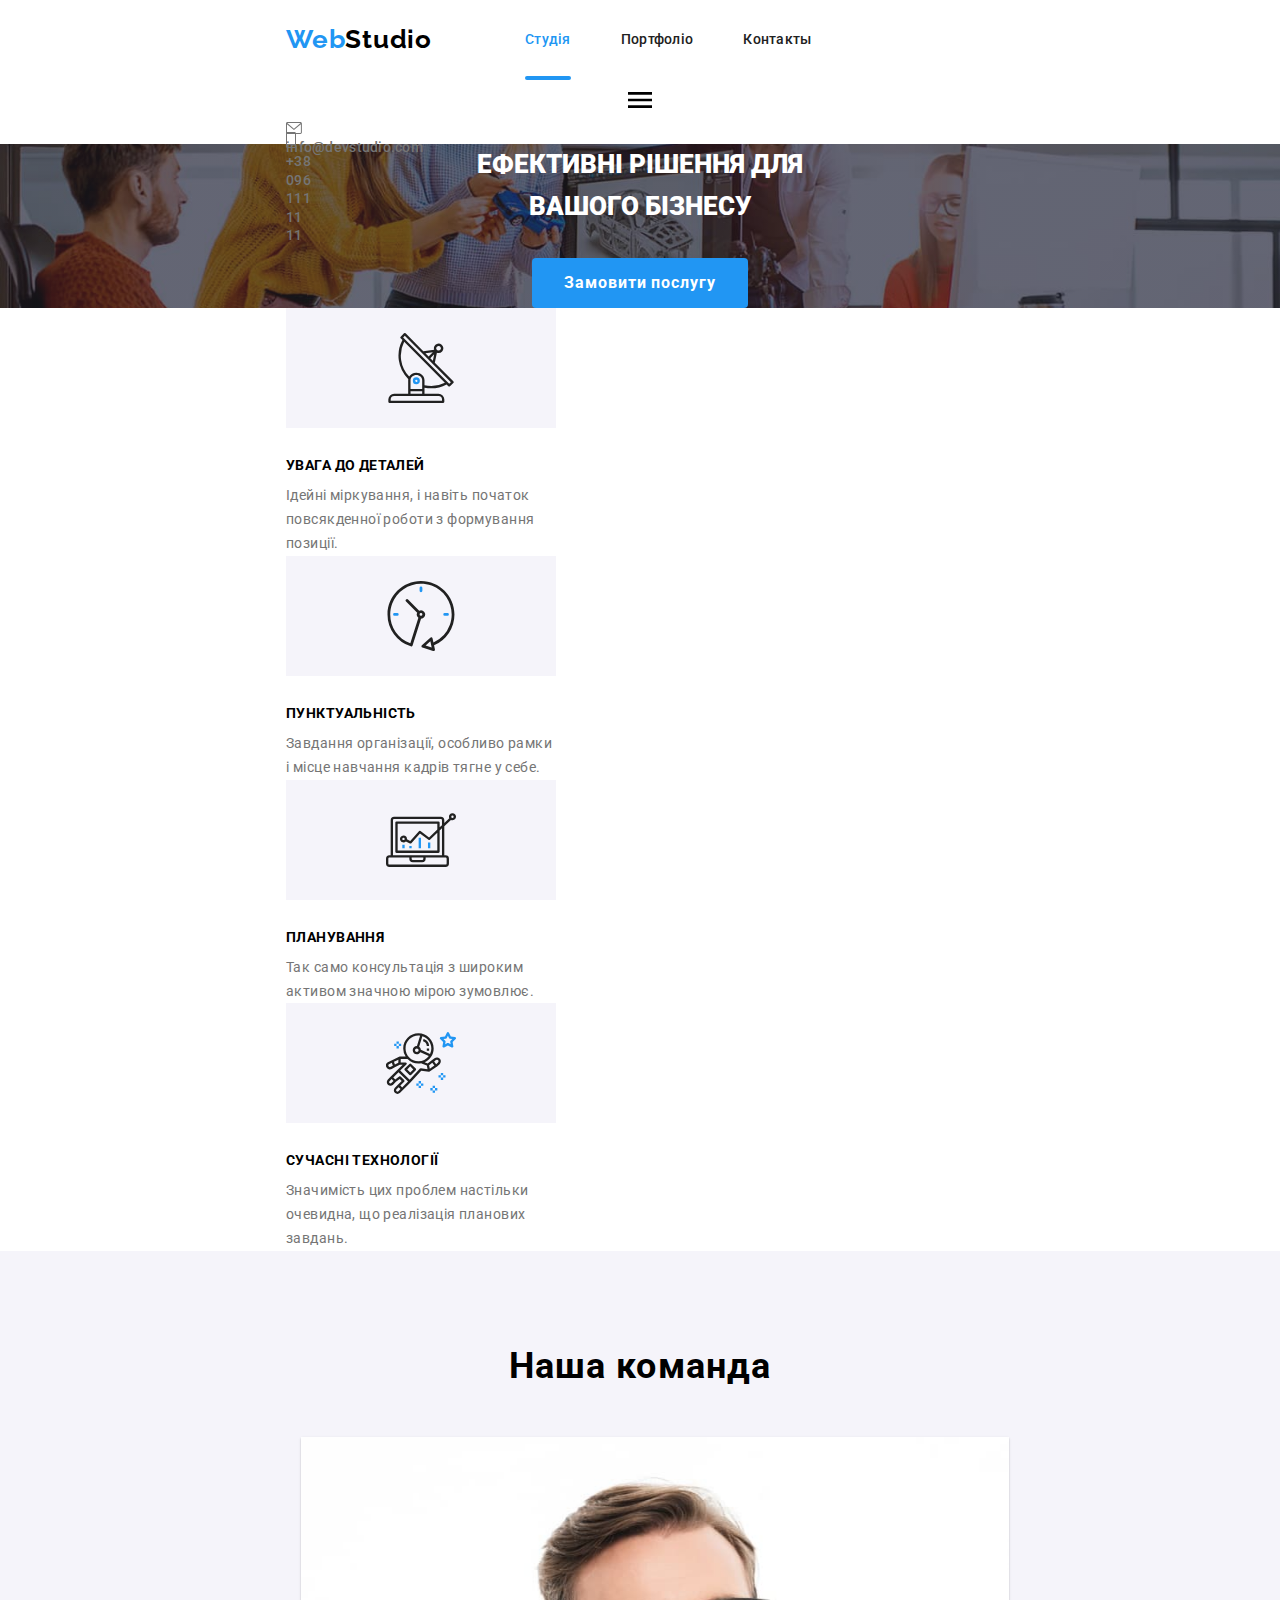
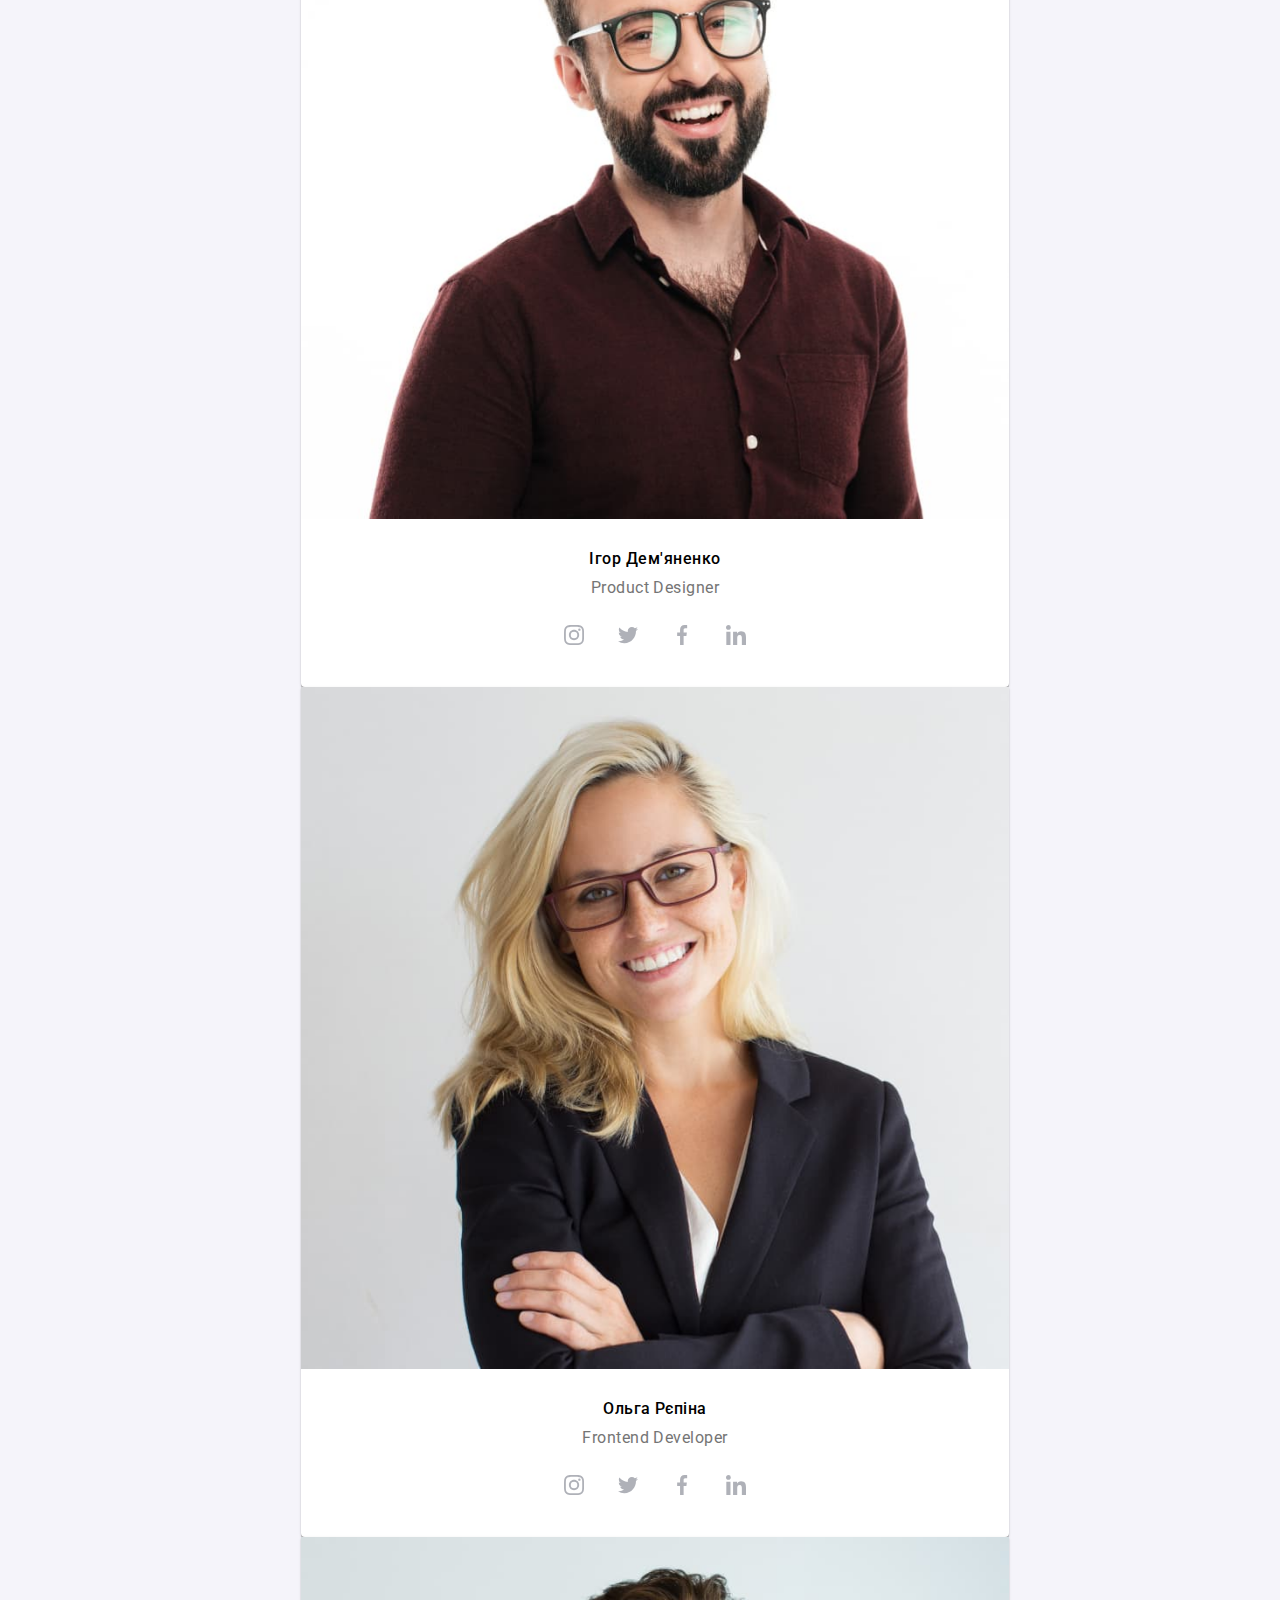
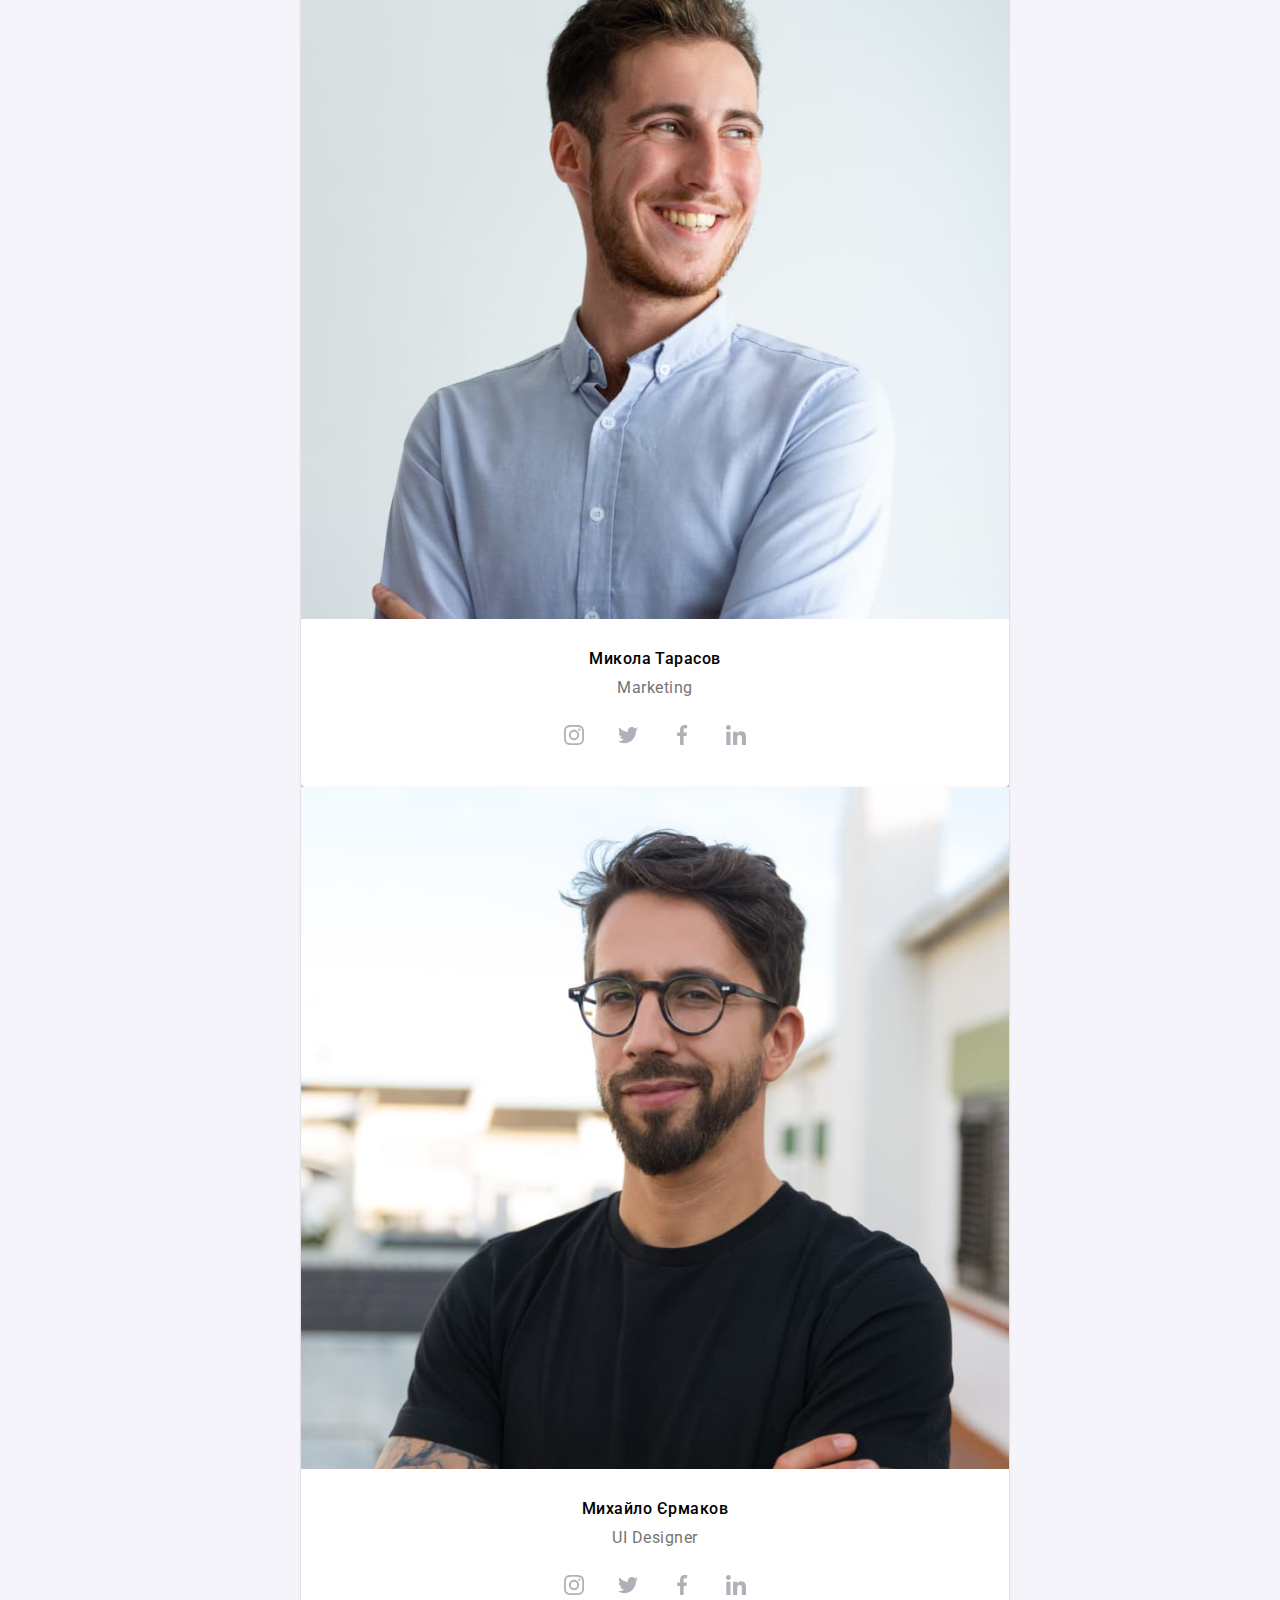
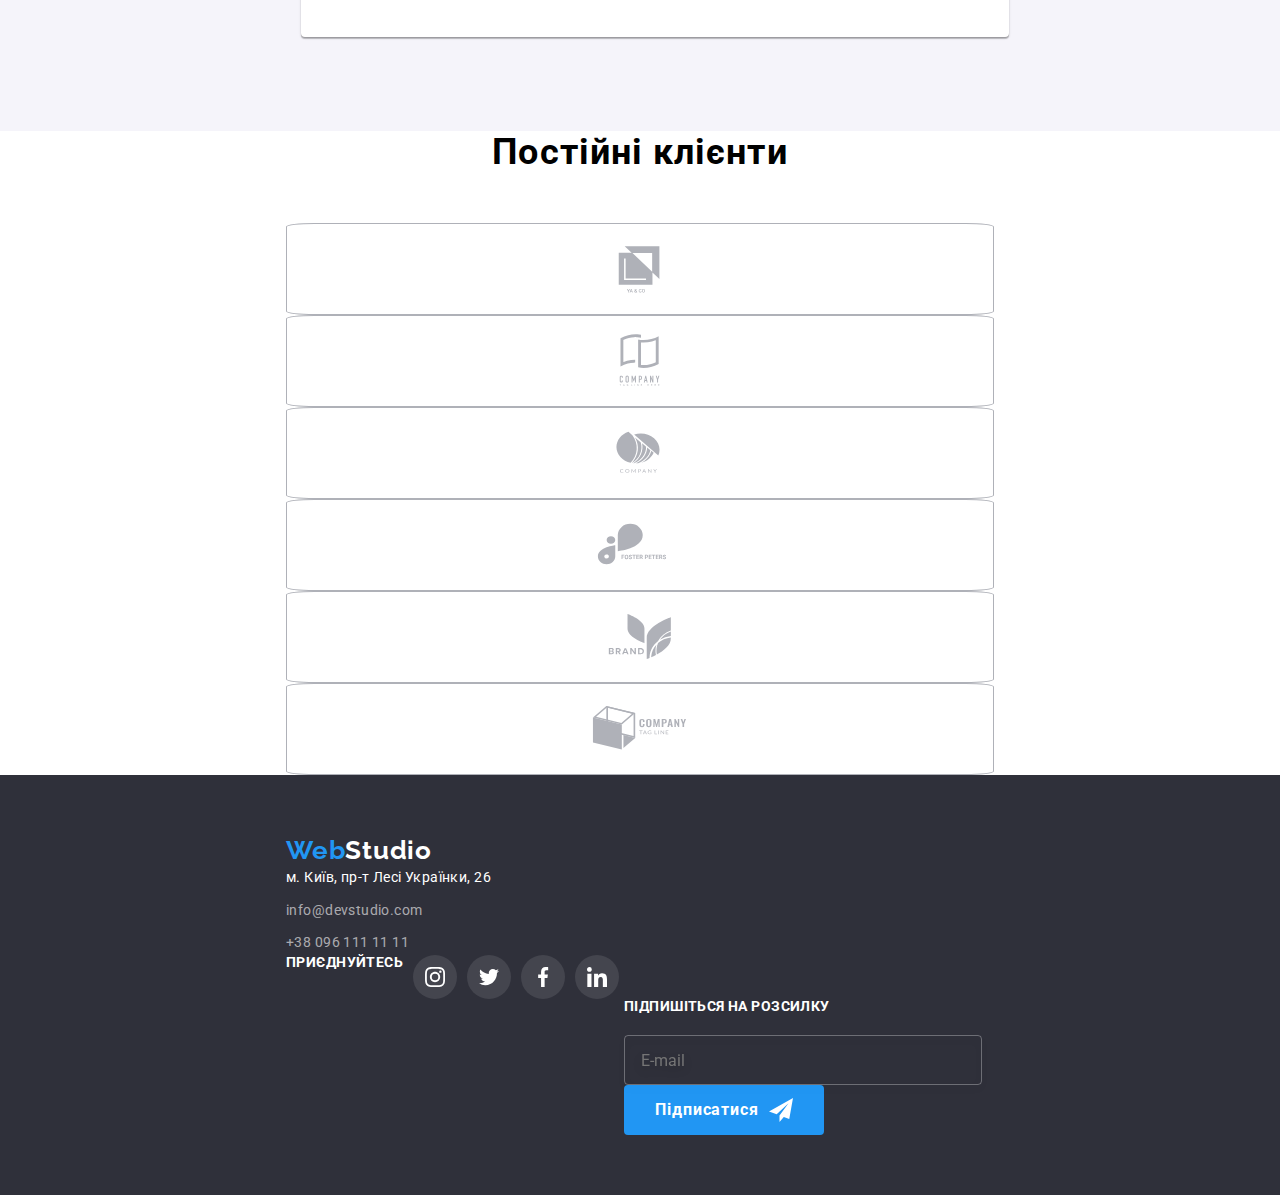
==== commit 977ffb30: "adaptive" ====
--- a/index.html
+++ b/index.html
@@ -42,7 +42,7 @@
             </li>
           </ul>
         </nav>
-        <button type="button" class="open-mobile-menu-btn">
+        <button type="button" class="open-mobile-menu-btn" data-menu-open>
           <svg class="open-mobile-menu-btn-icon">
             <use href="./images/SVG/symbol-defs.svg#icon-burger"></use>
           </svg>
@@ -68,13 +68,14 @@
       </div>
       <div class="mobile-menu" data-menu>
         <div class="container mobile-menu__container">
-          <button type="button" class="close-menu-btn">
+          <button type="button" class="close-menu-btn" data-menu-close>
             <svg class="close-menu-btn-icon">
               <use href="./images/SVG/symbol-defs.svg#modal__btn-icon"></use>
             </svg>
           </button>
-          <ul class="mobile-menu__pagination-list">
-            <li class="mobile-menu pagination__list">
+
+          <ul class="mobile-menu__pagination">
+            <li class="mobile-menu__pagination-list">
               <a
                 href="./index.html"
                 class="link mobile-menu__pagination-item current"
@@ -89,29 +90,45 @@
               >
             </li>
             <li class="mobile-menu__pagination-list">
-              <a href="" class="link">Контакты</a>
+              <a href="" class="link mobile-menu__pagination-item">Контакты</a>
             </li>
           </ul>
           <ul class="mobile-menu__contact">
+            <li class="mobile-menu__contact-item-tel">
+              <a class="mobile-menu__contact-item-tel" href="tel:+380961111111"
+                ><svg class="icon-envelope" width="10px" height="16px">
+                  <use
+                    href="./images/SVG/symbol-defs.svg#icon-smartphone"
+                  ></use>
+                </svg>
+                +38 096 111 11 11</a
+              >
+            </li>
             <li class="mobile-menu__contact-list">
               <a
                 class="mobile-menu__contact-item"
                 href="mailtu:info@devstudio.com"
-                ><svg width="16px" height="12px">
+                ><svg class="icon-envelope" width="16px" height="12px">
                   <use href="./images/SVG/symbol-defs.svg#icon-envelope"></use>
                 </svg>
                 info@devstudio.com</a
               >
             </li>
-            <li class="mobile-menu__contact-list">
-              <a class="mobile-menu__contact-item" href="tel:+380961111111"
-                ><svg width="10px" height="16px">
-                  <use
-                    href="./images/SVG/symbol-defs.svg#icon-smartphone"
-                  ></use>
-                </svg>
-                +38 096 111 11 11</a
-              >
+          </ul>
+          <ul class="mobile-menu__social-network-contact">
+            <li class="mobile-menu__social-network">
+              <a href="#" class="mobile-menu__social-network-item"
+                >Instagram
+              </a>
+            </li>
+            <li class="mobile-menu__social-network">
+              <a href="#" class="mobile-menu__social-network-item">Twitter </a>
+            </li>
+            <li class="mobile-menu__social-network">
+              <a href="#" class="mobile-menu__social-network-item">Facebook </a>
+            </li>
+            <li class="mobile-menu__social-network">
+              <a href="#" class="mobile-menu__social-network-item">LinkedIn </a>
             </li>
           </ul>
         </div>
@@ -644,6 +661,7 @@
         </form>
       </div>
     </div>
+    <script src="./JS/menu.js"></script>
     <script src="./JS/modal.js"></script>
   </body>
 </html>
--- a/CSS/main.min.css
+++ b/CSS/main.min.css
@@ -1 +1 @@
-:root{--color-web-blue: #2196f3;--color-text-main: #212121;--color-text-secondary: #757575;--color-fone: #f5f5f5;--transition-timing-cub: 250ms cubic-bezier(0.4, 0, 0.2, 1)}.visually-hidden{position:absolute;width:1px;height:1px;margin:-1px;padding:0;overflow:hidden;border:0;clip:rect(0 0 0 0)}.logo{padding-top:24px;padding-bottom:25px;margin-right:93px;font-family:"Raleway";font-style:normal;font-weight:700;font-size:26px;line-height:1.19;letter-spacing:.03em;color:#000;transition-property:color;transition-duration:250ms;transition-timing-function:cubic-bezier(0.4, 0, 0.2, 1)}.logo:hover,.logo:focus{color:var(--color-web-blue)}.logo__web{font-family:"Raleway";font-style:normal;font-weight:700;font-size:26px;line-height:1.19;letter-spacing:.03em;color:#2196f3}@media screen and (min-width: 280px){.logo{margin-left:0}}.container{padding-left:15px;padding-right:15px;width:100%}@media screen and (min-width: 480px){.container{display:flex;flex-direction:column;width:480px;margin-left:auto;margin-right:auto}}@media screen and (min-width: 768px){.container{width:768px}}@media screen and (min-width: 1200px){.container{width:1200px}}.btn:hover,.btn:focus{box-shadow:0px 4px 4px 0px rgba(0,0,0,.25);background-color:var(--color-web-blue);color:#fff}.btn{font-family:Roboto;font-weight:500;font-size:16px;line-height:1.63;text-align:center;letter-spacing:.03em;border-radius:4px;padding-left:22px;padding-right:22px;padding-top:6px;padding-bottom:6px;border:0px;background-color:#f5f4fa;color:#212121;cursor:pointer;transition:color var(--transition-timing-cub),background-color var(--transition-timing-cub),box-shadow var(--transition-timing-cub)}button{cursor:pointer}.link{font-weight:500;font-size:14px;line-height:1.14;letter-spacing:.02em;display:inline-block;color:var(--color-text-main);padding-top:32px;padding-bottom:32px}.link:hover,.link:focus{color:var(--color-web-blue)}.current{color:var(--color-web-blue)}h1,h2,h3,h4,p{margin-top:0;margin-bottom:0}ol,ul{margin-top:0;margin-bottom:0;padding-left:0}body{font-family:roboto,sans-serif}ul{list-style:none}a{text-decoration:none}img{display:block;max-width:100%;height:auto}.mobile-menu{position:fixed;top:0px;left:0px;width:100%;height:100%;z-index:100;background-color:#fff}.close-menu-btn-icon{width:40px;height:40px;fill:#212121}.mobile-menu__container{position:relative;padding-left:0px;padding-top:0px}.close-menu-btn{position:absolute;top:10px;right:15px;padding:0px;background-color:rgba(0,0,0,0);border:none;line-height:0px}@media screen and (min-width: 768px){.mobile-menu{display:none}}.page-header__nav{display:flex;flex-direction:row}.contact:not(:last-child){margin-right:50px}@media screen and (max-width: 767px){.contact{display:none}}@media screen and (min-width: 1599px){.contact{display:block;margin-left:auto}}@media screen and (min-width: 1600px){.contact{display:flex;margin-left:auto}}.pagination__list{position:relative}.pagination :not(:last-child){margin-right:50px}@media screen and (max-width: 767px){.pagination{display:none}}@media screen and (min-width: 768px){.pagination{display:flex}}.open-mobile-menu-btn{line-height:0px;border:none;background-color:rgba(0,0,0,0);padding:0px}.open-mobile-menu-btn-icon{width:40px;height:40px}.contact :not(:last-child){margin-right:50px}.current.pagination__item{color:var(--color-web-blue)}.current.pagination__item::after{position:absolute;content:"";display:block;bottom:0;width:100%;height:4px;background-color:var(--color-web-blue);border-radius:2px}.pagination__item{display:flex;align-items:center;padding-top:32px;padding-bottom:32px;gap:10px;justify-content:flex-end;color:var(--color-text-secondary);fill:currentColor;font-weight:500;font-size:14px;line-height:1.14;letter-spacing:.02em;transition:color var(--transition-timing-cub)}.pagination__item:hover,.pagination__item:focus{color:var(--color-web-blue)}.contact__item{color:var(--color-text-secondary);fill:currentColor;font-weight:500;font-size:14px;line-height:1.14;letter-spacing:.02em;transition:color var(--transition-timing-cub)}.contact__item:hover,.contact__item:focus{color:var(--color-web-blue)}@media screen and (min-width: 768){.contact__item{display:block;margin-bottom:10px}}@media screen and (min-width: 1599px){.contact__item{display:flex;align-items:center;padding-top:32px;padding-bottom:32px;gap:10px;justify-content:flex-end}}@media screen and (min-width: 480px){.container.page-header{margin-bottom:0px;display:flex;flex-direction:row;justify-content:space-between}}.contact__list,.link{color:var(--color-text-main);transition-property:color;transition-duration:250ms;transition-timing-function:cubic-bezier(0.4, 0, 0.2, 1)}@media screen and (min-width: 768px){.contact__list{display:block}}.hero{margin-left:auto;margin-right:auto;background-color:#2f303a;background-image:linear-gradient(rgba(47, 48, 58, 0.4), rgba(47, 48, 58, 0.4)),url(../images/hero.jpg);background-size:cover;background-position:center;background-repeat:no-repeat;margin-left:auto;margin-right:auto;text-align:center}@media screen and (max-width: 767px){.hero__container{width:360;height:164px}}@media screen and (max-width: 767px){.hero{max-width:767px;padding-top:60px;padding-bottom:60px}}@media screen and (min-width: 1600px){.hero{max-width:1600px;padding-top:200px;padding-bottom:200px}}.hero__title{text-align:center;text-transform:uppercase;margin-left:auto;margin-right:auto;margin-bottom:30px;font-size:16px;height:1.88;color:#fff}@media screen and (max-width: 1599px){.hero__title{font-size:26px;font-weight:900;line-height:1.61;width:360px;height:84px}}@media screen and (min-width: 1600px){.hero__title{font-size:44px;font-weight:900;font-size:44px;line-height:1.37;width:696px;height:120px}}.hero__button{font-size:16px;font-weight:700;line-height:1.88;cursor:pointer;border-radius:4px;align-items:flex-start;display:block;margin-left:auto;margin-right:auto;background-color:var(--color-web-blue);color:#fff;text-align:center;padding:10px 32px;border:0;letter-spacing:.06em;transition-property:color;transition-duration:250ms;transition-timing-function:cubic-bezier(0.4, 0, 0.2, 1)}.modal{width:528px;height:536px;padding:40px;position:absolute;top:50%;left:50%;width:528px;height:581px;background-color:#fff;transform:translate(-50%, -50%) scale(1);transition:transform 250ms var(--transition-timing-cub)}.footer-form__icon{margin-left:10px;width:24px;height:24px}.modal__checkbox{display:flex;align-items:center;justify-content:center;position:relative}.modal-check-imput-new{padding-right:7px;height:15px;width:16px;border-radius:0px;fill:#212121}textarea{padding-top:12px;padding-bottom:12px;padding-left:16px;padding-right:16px;border:1px solid rgba(33,33,33,.2);transition:border-color var(--transition-timing-cub);height:120px;width:448px;border-radius:4px;resize:none;cursor:pointer}textarea:focus{border-color:var(--color-web-blue);outline:none}.modal__imput{border:box;display:block;border:1px solid rgba(33,33,33,.2);width:100%;height:40px;border-radius:4px;border:1px solid rgba(33,33,33,.2);padding-left:42px;transition:border-color var(--transition-timing-cub)}.modal__imput:focus{fill:var(--color-web-blue);outline:none;border-color:var(--color-web-blue)}.modal__icon{position:absolute;top:50%;left:12px;transform:translateY(-50%);fill:var(--color-text-main);transition:fill var(--transition-timing-cub)}.modal__imput:focus+.modal__icon{fill:var(--color-web-blue)}.contract{color:var(--color-web-blue);text-decoration:underline}.contract-term{font-family:Roboto;font-size:14px;font-weight:400;line-height:2;letter-spacing:.03em;text-align:left}.chek-box{width:16px;height:15px;margin-right:7px;border:2px solid var(--color-text-main);fill:rgba(0,0,0,0);display:flex;align-items:center;justify-content:center;cursor:pointer;border-radius:3px;transition:border var(--transition-timing-cub),fill var(--transition-timing-cub)}.modal-check-imput:checked+.chek-box{fill:var(--color-web-blue);border:none}.modal__close-btn{height:30px;width:30px;border-radius:50%;position:absolute;top:8px;right:8px;border:rgba(0,0,0,.1);transition:fill 250ms var(--transition-timing-cub)}.modal__close-btn:hover{fill:var(--color-web-blue)}.modal__form{display:flex;flex-direction:column;align-content:center}.modal__title{margin-bottom:12px;color:#212121;font-family:Roboto;font-size:20px;font-weight:700;line-height:1.15;letter-spacing:.03em;text-align:center}input{cursor:pointer}.modal__label{display:flex;flex-direction:column;font-size:12px;font-weight:400;line-height:14px;letter-spacing:.01em;text-align:left;color:#757575;margin-bottom:4px}.modal__btn-icon{display:flex;border-radius:50%;padding:0px;border:rgba(0,0,0,.1)}.icon-send{padding-left:10px;padding-right:10px;display:block;padding:0px;fill:#fff;border:none}.send{margin-left:auto;margin-right:auto;margin-top:30px;margin-bottom:40px;width:200px;height:50px;background-color:var(--color-web-blue);color:#fff;box-shadow:0px 4px 4px rgba(0,0,0,.15);border-radius:4px;border:var(--color-web-blue)}.imput-textarea{margin-bottom:20px}.modal__name{padding:0px;margin-bottom:10px;position:relative}.backdrop{position:fixed;top:0px;left:0px;background-color:rgba(0,0,0,.2);width:100%;height:100%;z-index:100500;transition:opacity var(--transition-timing-cub),visibility var(--transition-timing-cub)}.backdrop.is-hidden{visibility:hidden;opacity:0;pointer-events:none}.backdrop.is-hidden.modal{transform:translate(-50%, -50%) scale(0)}.our-features__item{width:270px}@media screen and (max-width: 767px){.our-features__item{width:450px}}@media screen and (min-width: 1600px){.our-features{padding-top:94px;padding-bottom:94px}}.our-features__img{display:flex;background-color:#f5f4fa;height:120px;align-items:center;justify-content:center;margin-bottom:30px}@media screen and (min-width: 1600px){.our-features__list{display:flex;gap:30px}}@media screen and (max-width: 767px){.our-features__subject{text-align:center}}.our-features__subject{margin-bottom:10px;font-weight:700;font-size:14px;line-height:1.14;letter-spacing:.03em}.our-features__text{display:flex;color:var(--color-text-secondary);font-weight:400;font-size:14px;line-height:1.71;letter-spacing:.03em}.business-profiles{padding-bottom:94px}@media screen and (max-width: 1599px){.business-profiles{display:none}}@media screen and (min-width: 1600px){.regular-customers{padding-top:94px;padding-bottom:94px}}.team{background-color:#f5f4fa;padding-top:94px;padding-bottom:94px}.team__name{padding-top:30px;margin-bottom:10px;font-weight:500;font-size:16px;line-height:1.19;text-align:center;letter-spacing:.03em}.team__profession{margin-bottom:16px;color:var(--color-text-secondary);font-weight:400;font-size:16px;line-height:1.19;text-align:center;letter-spacing:.03em}.list-networks__icon{fill:currentColor}.list-networks__icon:hover{fill:currentColor}@media screen and (min-width: 1600px){.business-profiles__list{display:flex;gap:30px}}.business-profiles__item{position:relative}@media screen and (min-width: 1600px){.business-profiles__item{display:flex;align-content:center;justify-content:center}}.business-profiles__title{padding-bottom:0px;font-weight:700;font-size:36px;line-height:1.17;text-align:center;letter-spacing:.03em;margin-bottom:50px}.team__title{padding-bottom:0px;font-weight:700;font-size:36px;line-height:1.17;text-align:center;letter-spacing:.03em;margin-bottom:50px}.business-profiles__text{background-color:rgba(47,48,58,.8);display:flex;justify-content:center;align-items:center;height:70px;width:100%;color:#fff;position:absolute;bottom:0}@media screen and (min-width: 1600px){.team__list{display:flex;gap:30px}}.team__item{box-shadow:0px 1px 3px rgba(0,0,0,.12),0px 1px 1px rgba(0,0,0,.14),0px 2px 1px rgba(0,0,0,.2);border-top-left-radius:4%;border-radius:0px 0px 4px 4px;background-color:#fff}.icon-networks{width:20px;height:20px}.list-networks__link{align-items:center;justify-content:center;display:flex;color:#afb1b8;column-gap:10px;background-color:rgba(255,255,255,.1);transition-property:background-color,color;transition-duration:250ms;transition-timing-function:cubic-bezier(0.4, 0, 0.2, 1)}.list-networks__link:hover{background-color:var(--color-web-blue);color:#fff}.client{width:170px;height:92px}.regular-customers__title{padding-bottom:50px;text-align:center;padding-bottom:0px;font-weight:700;font-size:36px;line-height:1.17;text-align:center;letter-spacing:.03em;margin-bottom:50px}@media screen and (min-width: 767px){.client-list{display:inline-block;text-align:center}.client{width:100%}.client__icon{width:100%}}@media screen and (min-width: 1600px){.client-list{box-sizing:border-box;display:flex;justify-content:center;gap:30px}}@media screen and (min-width: 767px){.client-list{text-align:center}}.client__list{color:#afb1b8;box-sizing:border-box;align-items:center;width:100%;height:100%;border:1px solid #afb1b8;border-radius:4%;transition-property:color,border-color;transition-duration:250ms;transition-timing-function:cubic-bezier(0.4, 0, 0.2, 1)}.client__list:hover,.client__list:focus{color:var(--color-web-blue);border-color:var(--color-web-blue)}@media screen and (min-width: 1600px){.client__list{box-sizing:border-box;display:flex;gap:30px;justify-content:center}}.client__icon{fill:currentColor}.client__icon:hover,.client__icon:focus{fill:#2196f3}.menu-portfolio-btn{margin-bottom:50px;display:flex;justify-content:center;gap:8px;color:var(--color-text-main);transform:color var(--transition-timing-cub)}.menu-portfolio-btn:hover,.menu-portfolio-btn:focus{color:var(--color-web-blue)}.portfolio{padding-top:94px;padding-bottom:94px}.container-home{padding-top:94px;padding-bottom:94px}.portf-h-invis{position:absolute;width:1px;height:1px;margin:-1px;border:0;padding:0;white-space:nowrap;clip-path:inset(100%);clip:rect(0 0 0 0);overflow:hidden}.portf-h-invis{text-align:center}.projects-h{margin-bottom:4px;color:var(--color-text-main);font-weight:700;font-size:18px;line-height:2;letter-spacing:.06em}.projects-p{color:var(--color-text-secondary);font-weight:400;font-size:16px;line-height:1.19;letter-spacing:.03em}.projects{display:flex;flex-wrap:wrap;gap:30px}.projects-li{display:block;box-sizing:border-box;background:#fff;transition:box-shadow var(--transition-timing-cub)}.projects-li:hover,.projects-li:focus{box-shadow:cubic-bezier(0.4, 0, 0.2, 1),rgba(0,0,0,.25)}.projects-item{width:370px;transition-property:color;transition-duration:250ms;transition-timing-function:cubic-bezier(0.4, 0, 0.2, 1)}.projects-item:hover,.projects-item:focus{box-shadow:0px 4px 4px 0px rgba(0,0,0,.25)}.projects-card{position:relative;overflow:hidden}.overlay{position:absolute;font-family:Roboto;font-size:18px;font-weight:400;line-height:1.56;letter-spacing:.03em;text-align:left;width:100%;height:100%;padding-top:63px;padding-bottom:63px;padding-left:24px;padding-right:24px;top:0;left:0;color:#fff;background-color:rgba(33,150,243,.9);overflow-y:auto;transform:translateY(101%);transition:transform 250ms cubic-bezier(0.4, 0, 0.2, 1)}.projects-li:hover .overlay,.projects-li:focus .overlay{transform:translateY(0%)}.person{padding:20px 24px;border-left:1px solid #ececec;border-right:1px solid #ececec}.footer{background-color:#2f303a;padding-top:60px;padding-bottom:60px}.address__item{color:rgba(255,255,255,.6)}.address__item:hover,.address__item:focus{color:var(--color-web-blue)}.social-networks__icon{fill:#fff}.social{align-items:baseline;display:inline-block;border:#fff;text-align:center;width:44px;height:44px;border-radius:50%}.social-networks__list{padding-bottom:30px;justify-content:center;display:flex;gap:10px}.list-networks{padding-bottom:30px;justify-content:center;display:flex;gap:10px}.social-networks{text-align:center;display:flex;width:44px;height:44px;gap:10px;border-radius:50%}.address__maps{color:#fff;font-style:normal;font-weight:400;font-size:14px;line-height:1.71;letter-spacing:.03em;transition:color var(--transition-timing-cub)}.address__maps:hover{color:var(--color-web-blue)}.address__item{font-style:normal;font-weight:400;font-size:14px;line-height:1.7;letter-spacing:.03em;transition-property:color;transition-duration:250ms;transition-timing-function:cubic-bezier(0.4, 0, 0.2, 1)}.address__list :not(:last-child){margin-bottom:9px}.logo__studio{color:#fff}.footer-form{margin-left:auto}.footer-form__text{display:block;margin-bottom:20px;color:#fff;text-transform:uppercase;font-family:Roboto;font-size:14px;font-weight:700;line-height:1.14;letter-spacing:.03em;text-align:left}.footer-form__wind{display:flex;flex-direction:column}.footer-form__imput{border-radius:4px;padding-left:16px;padding-top:15px;padding-bottom:15px;margin:0px;width:358px;height:50px;margin-right:12px;border:1px solid rgba(255,255,255,.3);filter:drop-shadow(0px 4px 4px rgba(0, 0, 0, 0.15));background:rgba(0,0,0,0);color:rgba(255,255,255,.6)}.footer-form__btn{display:flex;align-items:center;justify-content:center;cursor:pointer;width:200px;height:50px;border-radius:4px;border:none;font-family:Roboto;font-size:16px;font-weight:700;line-height:30px;letter-spacing:.06em;text-align:center;color:#fff;background-color:var(--color-web-blue)}.footer-form__subscription{font-family:Roboto;font-size:16px;font-weight:700;line-height:1.88;letter-spacing:.06em;text-align:center}.social-networks__text{text-transform:uppercase;letter-spacing:.03em;font-weight:700;margin-bottom:20px;margin-right:auto;font-size:14px;line-height:1.14;color:#fff}@media screen and (max-width: 767px){.footer__logo{padding:0;display:inline-block;margin-left:auto;margin-right:auto;margin-bottom:20px}.footer__container-address{display:flex;flex-direction:column}.address{display:flex;justify-content:center}.social-networks__text{text-align:center}}@media screen and (min-width: 1600px){.address{display:flex}.footer__logo{padding:0;display:inline-block;margin-bottom:20px;margin-right:0px}}.social-networks__link{height:44px;width:44px;align-items:center;justify-content:center;display:flex;color:#757575;column-gap:10px;background-color:rgba(255,255,255,.1);border-radius:50%;transition-property:background-color;transition-duration:250ms;transition-timing-function:cubic-bezier(0.4, 0, 0.2, 1)}.social-networks__link:hover{background-color:var(--color-web-blue)}.social-link{width:44px;height:44px;border-radius:50%}@media screen and (max-width: 767px){.footer__container{display:flex;flex-direction:column}.social-networks{display:flex;flex-direction:column}}@media screen and (min-width: 1600px){.social-networks{border:0px;width:206px;height:80px;display:flex;flex-direction:column;margin-left:70px}.footer__container{align-items:baseline;display:flex}}/*# sourceMappingURL=main.min.css.map */+:root{--color-web-blue: #2196f3;--color-text-main: #212121;--color-text-secondary: #757575;--color-fone: #f5f5f5;--transition-timing-cub: 250ms cubic-bezier(0.4, 0, 0.2, 1)}.visually-hidden{position:absolute;width:1px;height:1px;margin:-1px;padding:0;overflow:hidden;border:0;clip:rect(0 0 0 0)}.logo{padding-top:24px;padding-bottom:25px;margin-right:93px;font-family:"Raleway";font-style:normal;font-weight:700;font-size:26px;line-height:1.19;letter-spacing:.03em;color:#000;transition-property:color;transition-duration:250ms;transition-timing-function:cubic-bezier(0.4, 0, 0.2, 1)}.logo:hover,.logo:focus{color:var(--color-web-blue)}.logo__web{font-family:"Raleway";font-style:normal;font-weight:700;font-size:26px;line-height:1.19;letter-spacing:.03em;color:#2196f3}@media screen and (min-width: 280px){.logo{margin-left:0}}.container{padding-left:15px;padding-right:15px;width:100%}@media screen and (min-width: 480px){.container{display:flex;flex-direction:column;width:450px;margin-left:auto;margin-right:auto}}@media screen and (min-width: 768px){.container{width:738px}}@media screen and (min-width: 1600px){.container{width:1600px}}.btn:hover,.btn:focus{box-shadow:0px 4px 4px 0px rgba(0,0,0,.25);background-color:var(--color-web-blue);color:#fff}.btn{font-family:Roboto;font-weight:500;font-size:16px;line-height:1.63;text-align:center;letter-spacing:.03em;border-radius:4px;padding-left:22px;padding-right:22px;padding-top:6px;padding-bottom:6px;border:0px;background-color:#f5f4fa;color:#212121;cursor:pointer;transition:color var(--transition-timing-cub),background-color var(--transition-timing-cub),box-shadow var(--transition-timing-cub)}button{cursor:pointer}.link{font-weight:500;font-size:14px;line-height:1.14;letter-spacing:.02em;display:inline-block;color:var(--color-text-main);padding-top:32px;padding-bottom:32px}.link:hover,.link:focus{color:var(--color-web-blue)}.current{color:var(--color-web-blue)}h1,h2,h3,h4,p{margin-top:0;margin-bottom:0}ol,ul{margin-top:0;margin-bottom:0;padding-left:0}body{font-family:roboto,sans-serif}ul{list-style:none}a{text-decoration:none}img{display:block;max-width:100%;height:auto}.mobile-menu__container{overflow:scroll;position:relative;padding-left:40px}.mobile-menu{position:fixed;top:0px;left:0px;width:100%;height:100%;z-index:100;background-color:#fff;opacity:0;visibility:hidden;pointer-events:none}.mobile-menu.is-open{opacity:1;visibility:visible;pointer-events:auto}.close-menu-btn-icon{width:40px;height:40px;fill:#212121}.mobile-menu__container{position:relative;padding-top:0px}.close-menu-btn{position:absolute;top:10px;right:15px;padding:0px;background-color:rgba(0,0,0,0);border:none;line-height:0px}@media screen and (min-width: 768px){.mobile-menu{display:none}}.mobile-menu__contact-list{padding-bottom:32px}.mobile-menu__contact-list,.link{color:var(--color-text-main);transition-property:color;transition-duration:250ms;transition-timing-function:cubic-bezier(0.4, 0, 0.2, 1)}.mobile-menu__contact{margin-top:auto}.mobile-menu__contact-item{color:var(--color-text-secondary);fill:currentColor;font-size:24px;font-weight:500;font-size:14px;line-height:1.14;letter-spacing:.02em;transition:color var(--transition-timing-cub)}.mobile-menu__contact-item:hover,.mobile-menu__contact-item:focus{color:var(--color-web-blue)}.mobile-menu__contact-item-tel{margin-bottom:32px;color:var(--color-web-blue);font-size:34px;font-weight:500;line-height:1.18;letter-spacing:.02em;text-align:left}@media screen and (max-width: 767px){.icon-envelope{display:none}.icon-envelope .mobile-menu__pagination{display:flex}}@media screen and (min-width: 768px){.mobile-menu__contact-item{font-size:24px;font-weight:500;line-height:1.17;letter-spacing:.02em}.mobile-menu__contact-item:hover,.mobile-menu__contact-item:focus{color:var(--color-web-blue)}}.mobile-menu__social-network-item{color:var(--color-web-blue);font-size:18px;font-weight:500;line-height:1.22;letter-spacing:.02em}.mobile-menu__social-network-contact{display:flex;justify-content:space-between}.mobile-menu__social-network-contact :not(:last-child){border-right:1px solid rgba(33,33,33,.2);padding-right:10px}.mobile-menu__social-network-contact :not(:first-child){border-left:10px}.page-header__nav{display:flex;flex-direction:row}.contact:not(:last-child){margin-right:50px}@media screen and (max-width: 767px){.contact{display:none}}@media screen and (min-width: 1599px){.contact{display:block;margin-left:auto}}@media screen and (min-width: 1600px){.contact{display:flex;margin-left:auto}}.pagination__list{position:relative}.pagination :not(:last-child){margin-right:50px}@media screen and (max-width: 767px){.pagination{display:none}}@media screen and (min-width: 768px){.pagination{display:flex}}.open-mobile-menu-btn{line-height:0px;border:none;background-color:rgba(0,0,0,0);padding:0px}.open-mobile-menu-btn-icon{width:40px;height:40px}.contact :not(:last-child){margin-right:50px}.current.pagination__item{color:var(--color-web-blue)}.current.pagination__item::after{position:absolute;content:"";display:block;bottom:0;width:100%;height:4px;background-color:var(--color-web-blue);border-radius:2px}.current.mobile-menu__pagination-item{color:var(--color-web-blue)}.mobile-menu__pagination-item{color:var(--color-text-secondary);fill:currentColor;font-family:Roboto;font-size:40px;font-weight:500;line-height:1.18;letter-spacing:.02em;text-align:left;transition:color var(--transition-timing-cub)}.mobile-menu__pagination-item:hover,.mobile-menu__pagination-item:focus{color:var(--color-web-blue)}.pagination__item{display:flex;align-items:center;padding-top:32px;padding-bottom:32px;gap:10px;justify-content:flex-end;color:var(--color-text-secondary);fill:currentColor;font-weight:500;font-size:14px;line-height:1.14;letter-spacing:.02em;transition:color var(--transition-timing-cub)}.pagination__item:hover,.pagination__item:focus{color:var(--color-web-blue)}.contact__item{color:var(--color-text-secondary);fill:currentColor;font-weight:500;font-size:14px;line-height:1.14;letter-spacing:.02em;transition:color var(--transition-timing-cub)}.contact__item:hover,.contact__item:focus{color:var(--color-web-blue)}@media screen and (min-width: 768){.contact__item{display:block;margin-bottom:10px}}@media screen and (min-width: 1599px){.contact__item{display:flex;align-items:center;padding-top:32px;padding-bottom:32px;gap:10px;justify-content:flex-end}}@media screen and (max-width: 767px){.container.page-header{margin-bottom:0px;display:flex;flex-direction:row;justify-content:space-between}}.contact__list,.link{color:var(--color-text-main);transition-property:color;transition-duration:250ms;transition-timing-function:cubic-bezier(0.4, 0, 0.2, 1)}@media screen and (min-width: 768px){.contact__list{display:block}}@media screen and (min-width: 768px){.contact__list{width:16px;height:12px}}.hero{margin-left:auto;margin-right:auto;background-color:#2f303a;background-image:linear-gradient(rgba(47, 48, 58, 0.4), rgba(47, 48, 58, 0.4)),url(../images/hero.jpg);background-size:cover;background-position:center;background-repeat:no-repeat;margin-left:auto;margin-right:auto;text-align:center}@media screen and (max-width: 767px){.hero__container{width:360;height:164px}}@media screen and (max-width: 767px){.hero{max-width:767px;padding-top:60px;padding-bottom:60px}}@media screen and (min-width: 1600px){.hero{max-width:1600px;padding-top:200px;padding-bottom:200px}}.hero__title{text-align:center;text-transform:uppercase;margin-left:auto;margin-right:auto;margin-bottom:30px;font-size:16px;height:1.88;color:#fff}@media screen and (max-width: 1599px){.hero__title{font-size:26px;font-weight:900;line-height:1.61;width:360px;height:84px}}@media screen and (min-width: 1600px){.hero__title{font-size:44px;font-weight:900;font-size:44px;line-height:1.37;width:696px;height:120px}}.hero__button{font-size:16px;font-weight:700;line-height:1.88;cursor:pointer;border-radius:4px;align-items:flex-start;display:block;margin-left:auto;margin-right:auto;background-color:var(--color-web-blue);color:#fff;text-align:center;padding:10px 32px;border:0;letter-spacing:.06em;transition-property:color;transition-duration:250ms;transition-timing-function:cubic-bezier(0.4, 0, 0.2, 1)}.modal{width:528px;height:536px;padding:40px;position:absolute;top:50%;left:50%;width:528px;height:581px;background-color:#fff;transform:translate(-50%, -50%) scale(1);transition:transform 250ms var(--transition-timing-cub)}.footer-form__icon{margin-left:10px;width:24px;height:24px}.modal__checkbox{display:flex;align-items:center;justify-content:center;position:relative}.modal-check-imput-new{padding-right:7px;height:15px;width:16px;border-radius:0px;fill:#212121}textarea{padding-top:12px;padding-bottom:12px;padding-left:16px;padding-right:16px;border:1px solid rgba(33,33,33,.2);transition:border-color var(--transition-timing-cub);height:120px;width:448px;border-radius:4px;resize:none;cursor:pointer}textarea:focus{border-color:var(--color-web-blue);outline:none}.modal__imput{border:box;display:block;border:1px solid rgba(33,33,33,.2);width:100%;height:40px;border-radius:4px;border:1px solid rgba(33,33,33,.2);padding-left:42px;transition:border-color var(--transition-timing-cub)}.modal__imput:focus{fill:var(--color-web-blue);outline:none;border-color:var(--color-web-blue)}.modal__icon{position:absolute;top:50%;left:12px;transform:translateY(-50%);fill:var(--color-text-main);transition:fill var(--transition-timing-cub)}.modal__imput:focus+.modal__icon{fill:var(--color-web-blue)}.contract{color:var(--color-web-blue);text-decoration:underline}.contract-term{font-family:Roboto;font-size:14px;font-weight:400;line-height:2;letter-spacing:.03em;text-align:left}.chek-box{width:16px;height:15px;margin-right:7px;border:2px solid var(--color-text-main);fill:rgba(0,0,0,0);display:flex;align-items:center;justify-content:center;cursor:pointer;border-radius:3px;transition:border var(--transition-timing-cub),fill var(--transition-timing-cub)}.modal-check-imput:checked+.chek-box{fill:var(--color-web-blue);border:none}.modal__close-btn{height:30px;width:30px;border-radius:50%;position:absolute;top:8px;right:8px;border:rgba(0,0,0,.1);transition:fill 250ms var(--transition-timing-cub)}.modal__close-btn:hover{fill:var(--color-web-blue)}.modal__form{display:flex;flex-direction:column;align-content:center}.modal__title{margin-bottom:12px;color:#212121;font-family:Roboto;font-size:20px;font-weight:700;line-height:1.15;letter-spacing:.03em;text-align:center}input{cursor:pointer}.modal__label{display:flex;flex-direction:column;font-size:12px;font-weight:400;line-height:14px;letter-spacing:.01em;text-align:left;color:#757575;margin-bottom:4px}.modal__btn-icon{display:flex;border-radius:50%;padding:0px;border:rgba(0,0,0,.1)}.icon-send{padding-left:10px;padding-right:10px;display:block;padding:0px;fill:#fff;border:none}.send{margin-left:auto;margin-right:auto;margin-top:30px;margin-bottom:40px;width:200px;height:50px;background-color:var(--color-web-blue);color:#fff;box-shadow:0px 4px 4px rgba(0,0,0,.15);border-radius:4px;border:var(--color-web-blue)}.imput-textarea{margin-bottom:20px}.modal__name{padding:0px;margin-bottom:10px;position:relative}.backdrop{position:fixed;top:0px;left:0px;background-color:rgba(0,0,0,.2);width:100%;height:100%;z-index:100500;transition:opacity var(--transition-timing-cub),visibility var(--transition-timing-cub)}.backdrop.is-hidden{visibility:hidden;opacity:0;pointer-events:none}.backdrop.is-hidden.modal{transform:translate(-50%, -50%) scale(0)}.our-features__item{width:270px}@media screen and (max-width: 767px){.our-features__item{width:450px}}@media screen and (min-width: 1600px){.our-features{padding-top:94px;padding-bottom:94px}}.our-features__img{display:flex;background-color:#f5f4fa;height:120px;align-items:center;justify-content:center;margin-bottom:30px}@media screen and (min-width: 1600px){.our-features__list{display:flex;gap:30px}}@media screen and (max-width: 767px){.our-features__subject{text-align:center}}.our-features__subject{margin-bottom:10px;font-weight:700;font-size:14px;line-height:1.14;letter-spacing:.03em}.our-features__text{display:flex;color:var(--color-text-secondary);font-weight:400;font-size:14px;line-height:1.71;letter-spacing:.03em}.business-profiles{padding-bottom:94px}@media screen and (max-width: 1599px){.business-profiles{display:none}}@media screen and (min-width: 1600px){.regular-customers{padding-top:94px;padding-bottom:94px}}.team{background-color:#f5f4fa;padding-top:94px;padding-bottom:94px}.team__name{padding-top:30px;margin-bottom:10px;font-weight:500;font-size:16px;line-height:1.19;text-align:center;letter-spacing:.03em}.team__profession{margin-bottom:16px;color:var(--color-text-secondary);font-weight:400;font-size:16px;line-height:1.19;text-align:center;letter-spacing:.03em}.list-networks__icon{fill:currentColor}.list-networks__icon:hover{fill:currentColor}@media screen and (min-width: 1600px){.business-profiles__list{display:flex;gap:30px}}.business-profiles__item{position:relative}@media screen and (min-width: 1600px){.business-profiles__item{display:flex;align-content:center;justify-content:center}}.business-profiles__title{padding-bottom:0px;font-weight:700;font-size:36px;line-height:1.17;text-align:center;letter-spacing:.03em;margin-bottom:50px}.team__title{padding-bottom:0px;font-weight:700;font-size:36px;line-height:1.17;text-align:center;letter-spacing:.03em;margin-bottom:50px}.business-profiles__text{background-color:rgba(47,48,58,.8);display:flex;justify-content:center;align-items:center;height:70px;width:100%;color:#fff;position:absolute;bottom:0}@media screen and (min-width: 1600px){.team__list{display:flex;gap:30px}}.team__item{box-shadow:0px 1px 3px rgba(0,0,0,.12),0px 1px 1px rgba(0,0,0,.14),0px 2px 1px rgba(0,0,0,.2);border-top-left-radius:4%;border-radius:0px 0px 4px 4px;background-color:#fff}.icon-networks{width:20px;height:20px}.list-networks__link{align-items:center;justify-content:center;display:flex;color:#afb1b8;column-gap:10px;background-color:rgba(255,255,255,.1);transition-property:background-color,color;transition-duration:250ms;transition-timing-function:cubic-bezier(0.4, 0, 0.2, 1)}.list-networks__link:hover{background-color:var(--color-web-blue);color:#fff}.client{width:170px;height:92px}@media screen and (max-width: 767px){.client{padding-bottom:30px;width:170px;height:92px}}.regular-customers__title{padding-bottom:50px;text-align:center;padding-bottom:0px;font-weight:700;font-size:36px;line-height:1.17;text-align:center;letter-spacing:.03em;margin-bottom:50px}@media screen and (min-width: 767px){.client-list{display:inline-block;text-align:center}.client{width:100%}.client__icon{width:100%}}@media screen and (min-width: 1600px){.client-list{box-sizing:border-box;display:flex;justify-content:center;gap:30px}}.client-list{box-sizing:border-box;display:flex;align-content:flex-start;flex-direction:row;flex-wrap:wrap;justify-content:space-around}@media screen and (min-width: 767px){.client-list{text-align:center}}.client__list{color:#afb1b8;display:flex;justify-content:center;align-items:center;width:100%;height:100%;border:1px solid #afb1b8;border-radius:4%;transition-property:color,border-color;transition-duration:250ms;transition-timing-function:cubic-bezier(0.4, 0, 0.2, 1)}.client__list:hover,.client__list:focus{color:var(--color-web-blue);border-color:var(--color-web-blue)}@media screen and (min-width: 1600px){.client__list{box-sizing:border-box;display:flex;gap:30px;justify-content:center}}.client__icon{fill:currentColor;width:106px;height:60px}.client__icon:hover,.client__icon:focus{fill:#2196f3}.menu-portfolio-btn{margin-bottom:50px;display:flex;justify-content:center;gap:8px;color:var(--color-text-main);transform:color var(--transition-timing-cub)}.menu-portfolio-btn:hover,.menu-portfolio-btn:focus{color:var(--color-web-blue)}.portfolio{padding-top:94px;padding-bottom:94px}.container-home{padding-top:94px;padding-bottom:94px}.portf-h-invis{position:absolute;width:1px;height:1px;margin:-1px;border:0;padding:0;white-space:nowrap;clip-path:inset(100%);clip:rect(0 0 0 0);overflow:hidden}.portf-h-invis{text-align:center}.projects-h{margin-bottom:4px;color:var(--color-text-main);font-weight:700;font-size:18px;line-height:2;letter-spacing:.06em}.projects-p{color:var(--color-text-secondary);font-weight:400;font-size:16px;line-height:1.19;letter-spacing:.03em}.projects{display:flex;flex-wrap:wrap;gap:30px}.projects-li{display:block;box-sizing:border-box;background:#fff;transition:box-shadow var(--transition-timing-cub)}.projects-li:hover,.projects-li:focus{box-shadow:cubic-bezier(0.4, 0, 0.2, 1),rgba(0,0,0,.25)}.projects-item{width:370px;transition-property:color;transition-duration:250ms;transition-timing-function:cubic-bezier(0.4, 0, 0.2, 1)}.projects-item:hover,.projects-item:focus{box-shadow:0px 4px 4px 0px rgba(0,0,0,.25)}.projects-card{position:relative;overflow:hidden}.overlay{position:absolute;font-family:Roboto;font-size:18px;font-weight:400;line-height:1.56;letter-spacing:.03em;text-align:left;width:100%;height:100%;padding-top:63px;padding-bottom:63px;padding-left:24px;padding-right:24px;top:0;left:0;color:#fff;background-color:rgba(33,150,243,.9);overflow-y:auto;transform:translateY(101%);transition:transform 250ms cubic-bezier(0.4, 0, 0.2, 1)}.projects-li:hover .overlay,.projects-li:focus .overlay{transform:translateY(0%)}.person{padding:20px 24px;border-left:1px solid #ececec;border-right:1px solid #ececec}.footer{background-color:#2f303a;padding-top:60px;padding-bottom:60px}.address__item{color:rgba(255,255,255,.6)}.address__item:hover,.address__item:focus{color:var(--color-web-blue)}.social-networks__icon{fill:#fff}.social{align-items:baseline;display:inline-block;border:#fff;text-align:center;width:44px;height:44px;border-radius:50%}.social-networks__list{padding-bottom:30px;justify-content:center;display:flex;gap:10px}.list-networks{padding-bottom:30px;justify-content:center;display:flex;gap:10px}.social-networks{text-align:center;display:flex;width:44px;height:44px;gap:10px;border-radius:50%}.address__maps{color:#fff;font-style:normal;font-weight:400;font-size:14px;line-height:1.71;letter-spacing:.03em;transition:color var(--transition-timing-cub)}.address__maps:hover{color:var(--color-web-blue)}.address__item{font-style:normal;font-weight:400;font-size:14px;line-height:1.7;letter-spacing:.03em;transition-property:color;transition-duration:250ms;transition-timing-function:cubic-bezier(0.4, 0, 0.2, 1)}.address__list :not(:last-child){margin-bottom:9px}.logo__studio{color:#fff}.footer-form{margin-left:auto}.footer-form__text{display:block;margin-bottom:20px;color:#fff;text-transform:uppercase;font-family:Roboto;font-size:14px;font-weight:700;line-height:1.14;letter-spacing:.03em;text-align:left}.footer-form__wind{display:flex;flex-direction:column}.footer-form__imput{border-radius:4px;padding-left:16px;padding-top:15px;padding-bottom:15px;margin:0px;width:358px;height:50px;margin-right:12px;border:1px solid rgba(255,255,255,.3);filter:drop-shadow(0px 4px 4px rgba(0, 0, 0, 0.15));background:rgba(0,0,0,0);color:rgba(255,255,255,.6)}.footer-form__btn{display:flex;align-items:center;justify-content:center;cursor:pointer;width:200px;height:50px;border-radius:4px;border:none;font-family:Roboto;font-size:16px;font-weight:700;line-height:30px;letter-spacing:.06em;text-align:center;color:#fff;background-color:var(--color-web-blue)}.footer-form__subscription{font-family:Roboto;font-size:16px;font-weight:700;line-height:1.88;letter-spacing:.06em;text-align:center}.social-networks__text{text-transform:uppercase;letter-spacing:.03em;font-weight:700;margin-bottom:20px;margin-right:auto;font-size:14px;line-height:1.14;color:#fff}@media screen and (max-width: 767px){.footer__logo{padding:0;display:inline-block;margin-left:auto;margin-right:auto;margin-bottom:20px}.footer__container-address{display:flex;flex-direction:column}.address{display:flex;justify-content:center}.social-networks__text{text-align:center}}@media screen and (min-width: 1600px){.address{display:flex}.footer__logo{padding:0;display:inline-block;margin-bottom:20px;margin-right:0px}}.social-networks__link{height:44px;width:44px;align-items:center;justify-content:center;display:flex;color:#757575;column-gap:10px;background-color:rgba(255,255,255,.1);border-radius:50%;transition-property:background-color;transition-duration:250ms;transition-timing-function:cubic-bezier(0.4, 0, 0.2, 1)}.social-networks__link:hover{background-color:var(--color-web-blue)}.social-link{width:44px;height:44px;border-radius:50%}@media screen and (max-width: 767px){.footer__container{display:flex;flex-direction:column}.social-networks{display:flex;flex-direction:column}}@media screen and (min-width: 1600px){.social-networks{border:0px;width:206px;height:80px;display:flex;flex-direction:column;margin-left:70px}.footer__container{align-items:baseline;display:flex}}/*# sourceMappingURL=main.min.css.map */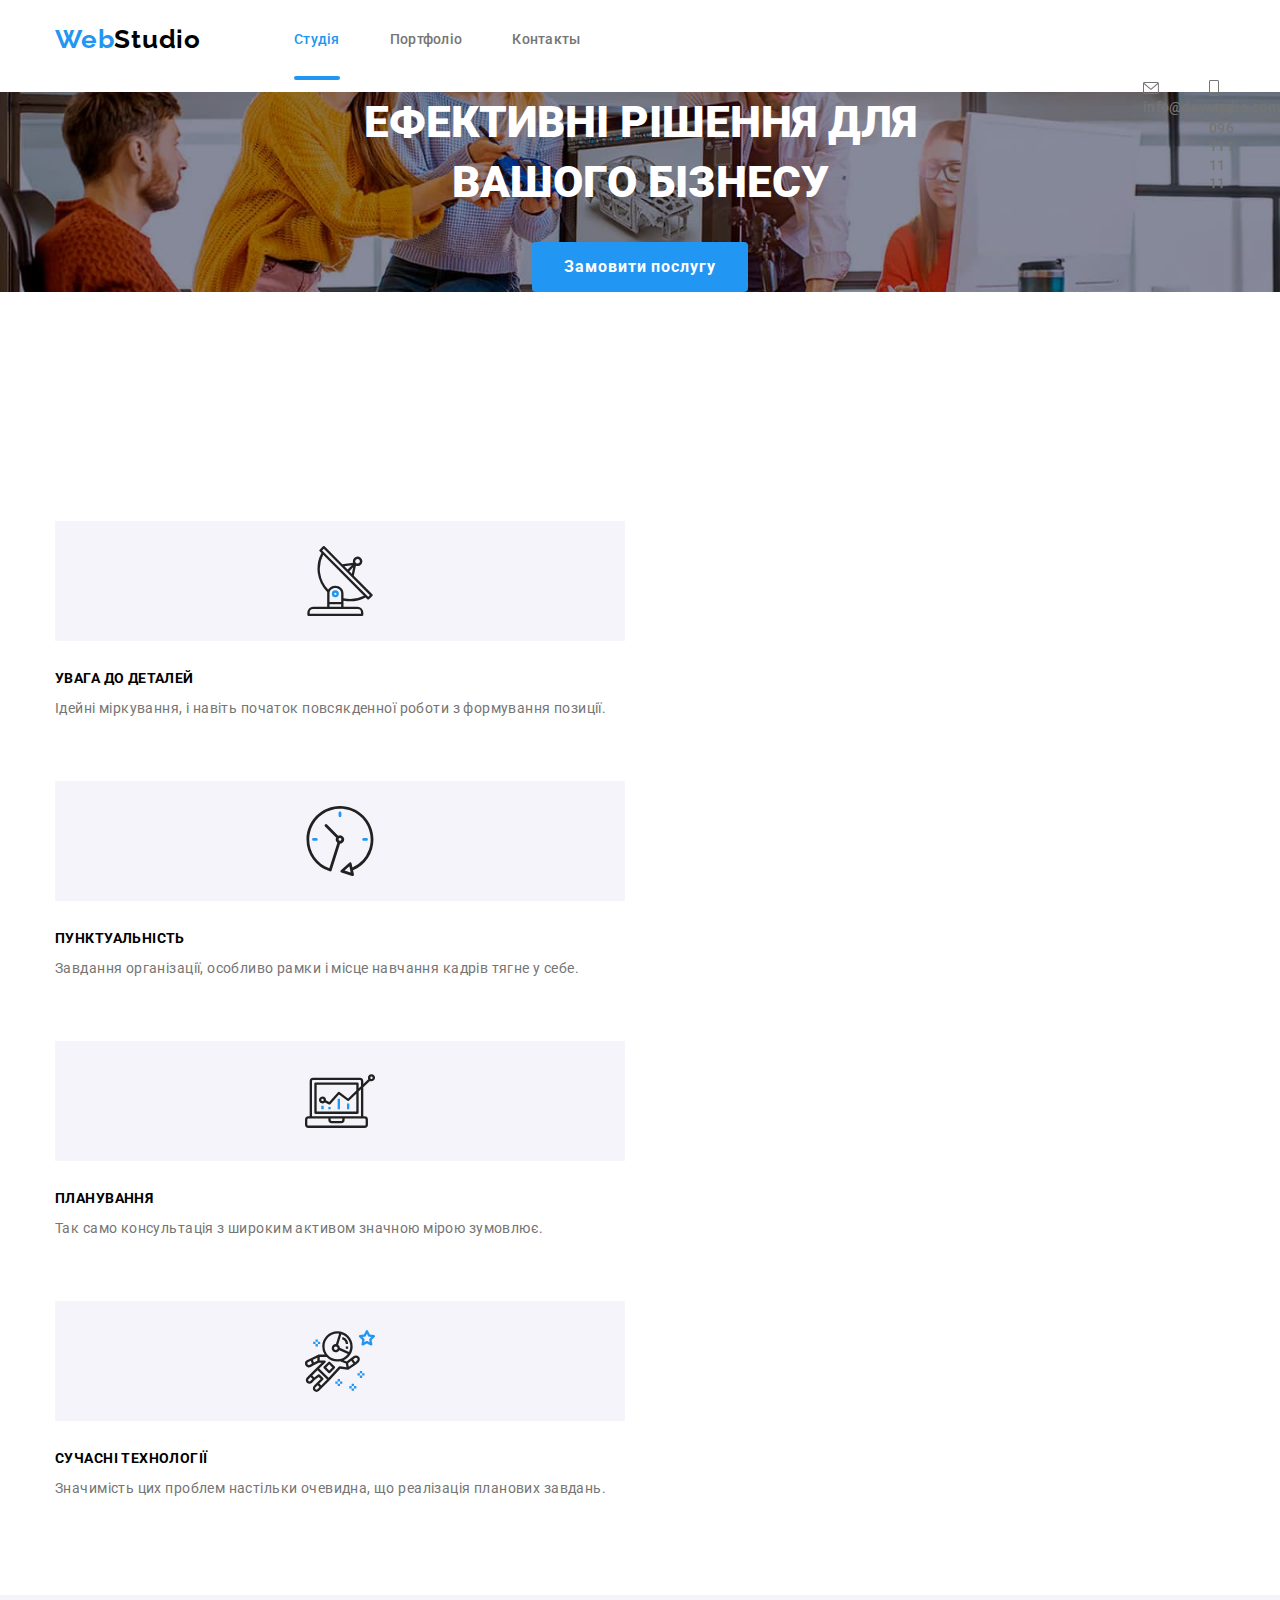
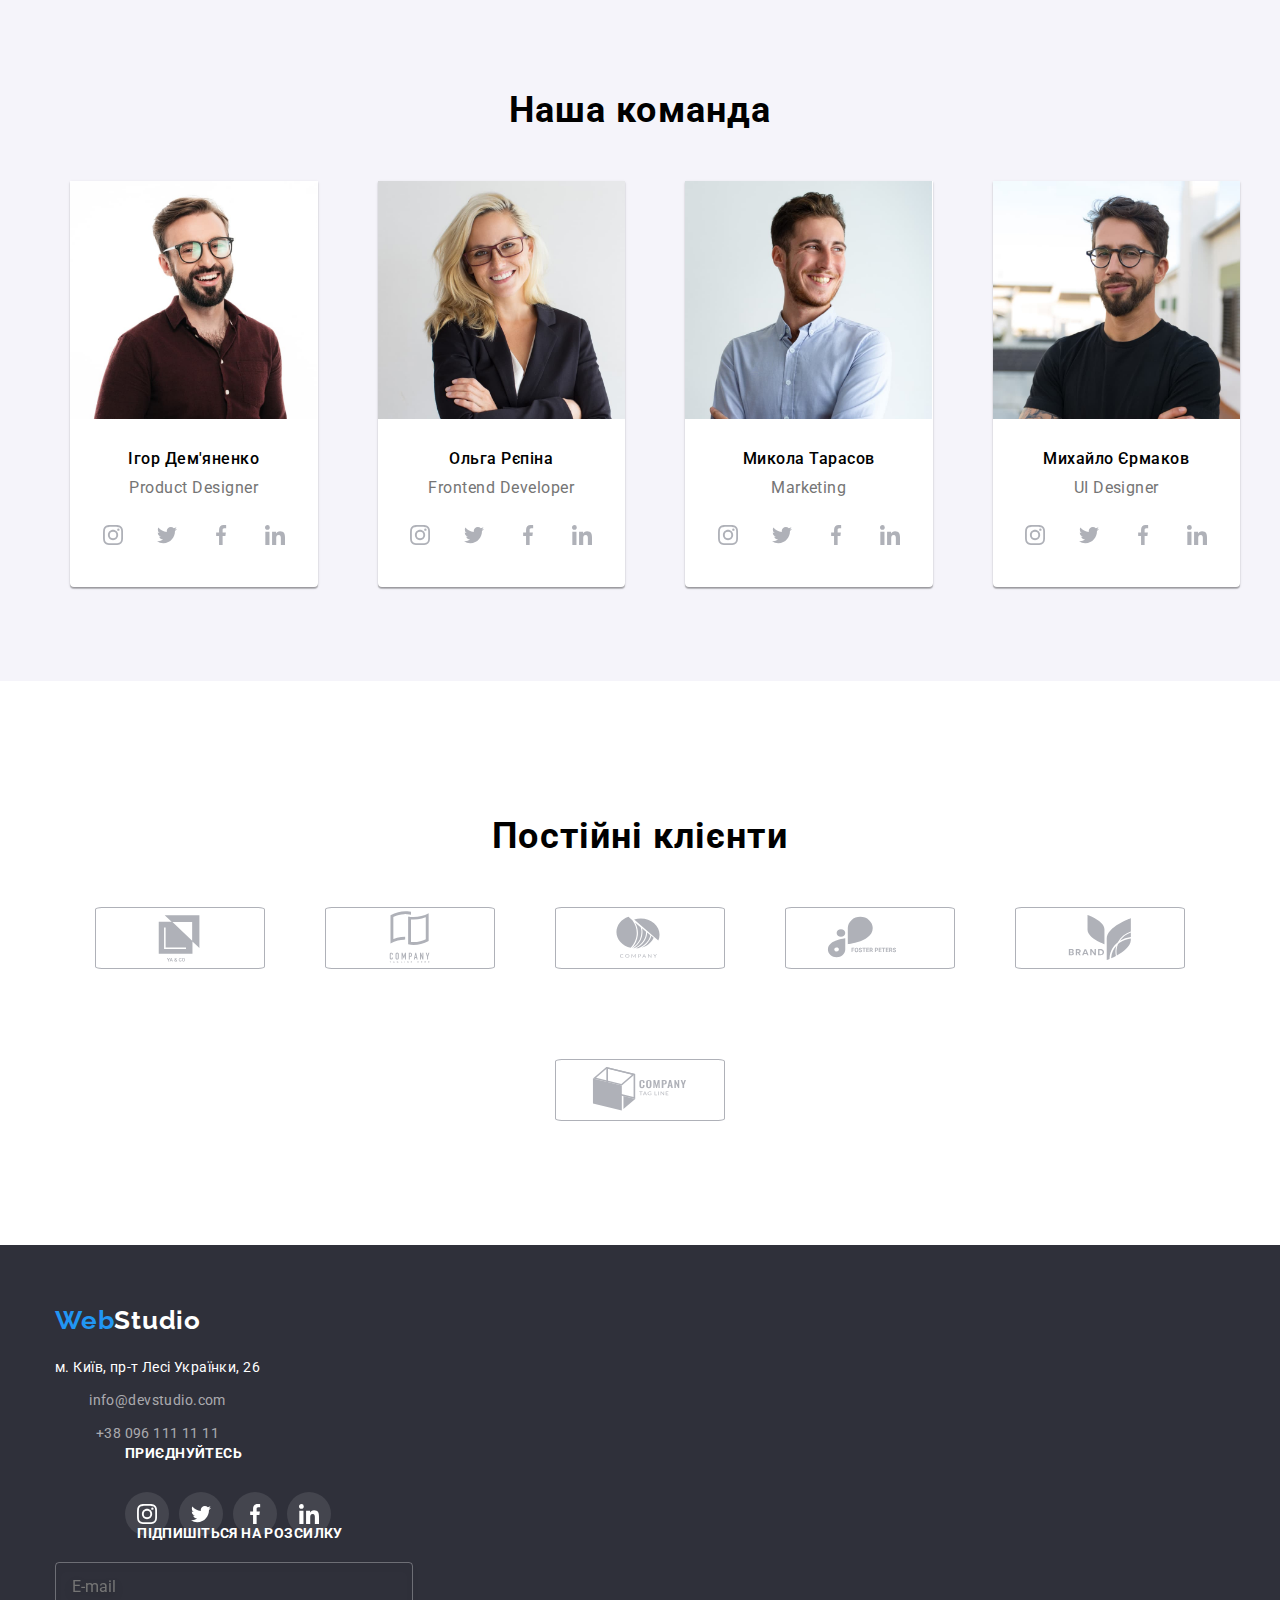
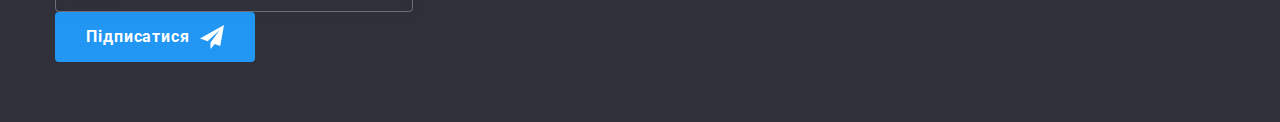
==== commit 1d123fbc: "HW 8" ====
--- a/index.html
+++ b/index.html
@@ -238,12 +238,34 @@
           <div class="container">
             <ul class="team__list">
               <li class="team__item">
-                <img
-                  srcset="./images/IgorDemyanenco@2.jpg 2x"
-                  srcset="./images/IgorDemyanenco@1.jpg"
-                  src="./images/IgorDemyanenco.jpg"
-                  alt="Ігор Дем'яненко Фото"
-                />
+                <picture>
+                  <source
+                    srcset="
+                      ./images/IgorDemyanenco.jpg    1x,
+                      ./images/IgorDemyanenco@2x.jpg 2x
+                    "
+                    media="(min-wiedh:1200px)"
+                  />
+                  <source
+                    srcset="
+                      ./images/IgorDemyanenco-tab.jpg    1x,
+                      ./images/IgorDemyanenco-tab@2x.jpg 2x
+                    "
+                    media="(min-wiedh:768px)"
+                  />
+                  <source
+                    srcset="
+                      ./images/IgorDemyanenco-mob.jpg    1x,
+                      ./images/IgorDemyanenco-mob@2x.jpg 2x
+                    "
+                    media="(min-wiedh:480px)"
+                  />
+                  <img
+                    srcset="./images/IgorDemyanenco.jpg"
+                    src="./images/IgorDemyanenco.jpg"
+                    alt="Ігор Дем'яненко Фото"
+                  />
+                </picture>
 
                 <h3 class="team__name">Ігор Дем'яненко</h3>
                 <p class="team__profession">Product Designer</p>
@@ -287,12 +309,34 @@
                 </ul>
               </li>
               <li class="team__item">
-                <img
-                  srcset="./images/OlgaRepina@2.jpg 2x"
-                  srcset="./images/OlgaRepina.jpg"
-                  src="./images/OlgaRepina.jpg"
-                  alt="Ольга Рєпіна Фото"
-                />
+                <picture>
+                  <source
+                    srcset="
+                      ./images/OlgaRepina.jpg    1x,
+                      ./images/OlgaRepina@2x.jpg 2x
+                    "
+                    media="(min-wiedh:1200px)"
+                  />
+                  <source
+                    srcset="
+                      ./images/OlgaRepina-tab.jpg    1x,
+                      ./images/OlgaRepina-tab@2x.jpg 2x
+                    "
+                    media="(min-wiedh:768px)"
+                  />
+                  <source
+                    srcset="
+                      ./images/OlgaRepina-mob.jpg    1x,
+                      ./images/OlgaRepina-mob@2x.jpg 2x
+                    "
+                    media="(min-wiedh:480px)"
+                  />
+                  <img
+                    srcset="./images/OlgaRepina.jpg"
+                    src="./images/OlgaRepina.jpg"
+                    alt="Ольга Рєпіна Фото"
+                  />
+                </picture>
 
                 <h3 class="team__name">Ольга Рєпіна</h3>
                 <p class="team__profession">Frontend Developer</p>
@@ -336,12 +380,34 @@
                 </ul>
               </li>
               <li class="team__item">
-                <img
-                  srcset="./images/NicolayTarasow@2.jpg 2x"
-                  srcset="./images/NicolayTarasow.jpg"
-                  src="./images/NicolayTarasow.jpg"
-                  alt="Микола Тарасов Фото"
-                />
+                <picture>
+                  <source
+                    srcset="
+                      ./images/NicolayTarasow.jpg    1x,
+                      ./images/NicolayTarasow@2x.jpg 2x
+                    "
+                    media="(min-wiedh:1200px)"
+                  />
+                  <source
+                    srcset="
+                      ./images/NicolayTarasow-tab.jpg    1x,
+                      ./images/NicolayTarasow-tab@2x.jpg 2x
+                    "
+                    media="(min-wiedh:768px)"
+                  />
+                  <source
+                    srcset="
+                      ./images/NicolayTarasow-mob.jpg    1x,
+                      ./images/NicolayTarasow-mob@2x.jpg 2x
+                    "
+                    media="(min-wiedh:480px)"
+                  />
+                  <img
+                    srcset="./images/NicolayTarasow.jpg"
+                    src="./images/NicolayTarasow.jpg"
+                    alt="Микола Тарасов Фото"
+                  />
+                </picture>
                 <h3 class="team__name">Микола Тарасов</h3>
                 <p class="team__profession">Marketing</p>
                 <ul class="list-networks">
@@ -384,12 +450,34 @@
                 </ul>
               </li>
               <li class="team__item">
-                <img
-                  srcset="./images/MihailErmacow@2.jpg 2x"
-                  srcset="./images/MihailErmacow.jpg"
-                  src="./images/MihailErmacow.jpg"
-                  alt="Михайло Єрмаков Фото"
-                />
+                <picture>
+                  <source
+                    srcset="
+                      ./images/MihailErmacow.jpg    1x,
+                      ./images/MihailErmacow@2x.jpg 2x
+                    "
+                    media="(min-wiedh:1200px)"
+                  />
+                  <source
+                    srcset="
+                      ./images/MihailErmacow-tab.jpg    1x,
+                      ./images/MihailErmacow-tab@2x.jpg 2x
+                    "
+                    media="(min-wiedh:768px)"
+                  />
+                  <source
+                    srcset="
+                      ./images/MihailErmacow-mob.jpg    1x,
+                      ./images/MihailErmacow-mob@2x.jpg 2x
+                    "
+                    media="(min-wiedh:480px)"
+                  />
+                  <img
+                    srcset="./images/MihailErmacow.jpg"
+                    src="./images/MihailErmacow.jpg"
+                    alt="Михайло Єрмаков Фото"
+                  />
+                </picture>
                 <h3 class="team__name">Михайло Єрмаков</h3>
                 <p class="team__profession">UI Designer</p>
                 <ul class="list-networks">
--- a/CSS/styles.css
+++ b/CSS/styles.css
@@ -256,7 +256,7 @@
   background-position: center;
   background-repeat: no-repeat;
 
-  max-width: 1600px;
+  max-width: 1200px;
 
   margin-left: auto;
   margin-right: auto;
--- a/CSS/main.min.css
+++ b/CSS/main.min.css
@@ -1 +1 @@
-:root{--color-web-blue: #2196f3;--color-text-main: #212121;--color-text-secondary: #757575;--color-fone: #f5f5f5;--transition-timing-cub: 250ms cubic-bezier(0.4, 0, 0.2, 1)}.visually-hidden{position:absolute;width:1px;height:1px;margin:-1px;padding:0;overflow:hidden;border:0;clip:rect(0 0 0 0)}.logo{padding-top:24px;padding-bottom:25px;margin-right:93px;font-family:"Raleway";font-style:normal;font-weight:700;font-size:26px;line-height:1.19;letter-spacing:.03em;color:#000;transition-property:color;transition-duration:250ms;transition-timing-function:cubic-bezier(0.4, 0, 0.2, 1)}.logo:hover,.logo:focus{color:var(--color-web-blue)}.logo__web{font-family:"Raleway";font-style:normal;font-weight:700;font-size:26px;line-height:1.19;letter-spacing:.03em;color:#2196f3}@media screen and (min-width: 280px){.logo{margin-left:0}}.container{padding-left:15px;padding-right:15px;width:100%}@media screen and (min-width: 480px){.container{display:flex;flex-direction:column;width:450px;margin-left:auto;margin-right:auto}}@media screen and (min-width: 768px){.container{width:738px}}@media screen and (min-width: 1600px){.container{width:1600px}}.btn:hover,.btn:focus{box-shadow:0px 4px 4px 0px rgba(0,0,0,.25);background-color:var(--color-web-blue);color:#fff}.btn{font-family:Roboto;font-weight:500;font-size:16px;line-height:1.63;text-align:center;letter-spacing:.03em;border-radius:4px;padding-left:22px;padding-right:22px;padding-top:6px;padding-bottom:6px;border:0px;background-color:#f5f4fa;color:#212121;cursor:pointer;transition:color var(--transition-timing-cub),background-color var(--transition-timing-cub),box-shadow var(--transition-timing-cub)}button{cursor:pointer}.link{font-weight:500;font-size:14px;line-height:1.14;letter-spacing:.02em;display:inline-block;color:var(--color-text-main);padding-top:32px;padding-bottom:32px}.link:hover,.link:focus{color:var(--color-web-blue)}.current{color:var(--color-web-blue)}h1,h2,h3,h4,p{margin-top:0;margin-bottom:0}ol,ul{margin-top:0;margin-bottom:0;padding-left:0}body{font-family:roboto,sans-serif}ul{list-style:none}a{text-decoration:none}img{display:block;max-width:100%;height:auto}.mobile-menu__container{overflow:scroll;position:relative;padding-left:40px}.mobile-menu{position:fixed;top:0px;left:0px;width:100%;height:100%;z-index:100;background-color:#fff;opacity:0;visibility:hidden;pointer-events:none}.mobile-menu.is-open{opacity:1;visibility:visible;pointer-events:auto}.close-menu-btn-icon{width:40px;height:40px;fill:#212121}.mobile-menu__container{position:relative;padding-top:0px}.close-menu-btn{position:absolute;top:10px;right:15px;padding:0px;background-color:rgba(0,0,0,0);border:none;line-height:0px}@media screen and (min-width: 768px){.mobile-menu{display:none}}.mobile-menu__contact-list{padding-bottom:32px}.mobile-menu__contact-list,.link{color:var(--color-text-main);transition-property:color;transition-duration:250ms;transition-timing-function:cubic-bezier(0.4, 0, 0.2, 1)}.mobile-menu__contact{margin-top:auto}.mobile-menu__contact-item{color:var(--color-text-secondary);fill:currentColor;font-size:24px;font-weight:500;font-size:14px;line-height:1.14;letter-spacing:.02em;transition:color var(--transition-timing-cub)}.mobile-menu__contact-item:hover,.mobile-menu__contact-item:focus{color:var(--color-web-blue)}.mobile-menu__contact-item-tel{margin-bottom:32px;color:var(--color-web-blue);font-size:34px;font-weight:500;line-height:1.18;letter-spacing:.02em;text-align:left}@media screen and (max-width: 767px){.icon-envelope{display:none}.icon-envelope .mobile-menu__pagination{display:flex}}@media screen and (min-width: 768px){.mobile-menu__contact-item{font-size:24px;font-weight:500;line-height:1.17;letter-spacing:.02em}.mobile-menu__contact-item:hover,.mobile-menu__contact-item:focus{color:var(--color-web-blue)}}.mobile-menu__social-network-item{color:var(--color-web-blue);font-size:18px;font-weight:500;line-height:1.22;letter-spacing:.02em}.mobile-menu__social-network-contact{display:flex;justify-content:space-between}.mobile-menu__social-network-contact :not(:last-child){border-right:1px solid rgba(33,33,33,.2);padding-right:10px}.mobile-menu__social-network-contact :not(:first-child){border-left:10px}.page-header__nav{display:flex;flex-direction:row}.contact:not(:last-child){margin-right:50px}@media screen and (max-width: 767px){.contact{display:none}}@media screen and (min-width: 1599px){.contact{display:block;margin-left:auto}}@media screen and (min-width: 1600px){.contact{display:flex;margin-left:auto}}.pagination__list{position:relative}.pagination :not(:last-child){margin-right:50px}@media screen and (max-width: 767px){.pagination{display:none}}@media screen and (min-width: 768px){.pagination{display:flex}}.open-mobile-menu-btn{line-height:0px;border:none;background-color:rgba(0,0,0,0);padding:0px}.open-mobile-menu-btn-icon{width:40px;height:40px}.contact :not(:last-child){margin-right:50px}.current.pagination__item{color:var(--color-web-blue)}.current.pagination__item::after{position:absolute;content:"";display:block;bottom:0;width:100%;height:4px;background-color:var(--color-web-blue);border-radius:2px}.current.mobile-menu__pagination-item{color:var(--color-web-blue)}.mobile-menu__pagination-item{color:var(--color-text-secondary);fill:currentColor;font-family:Roboto;font-size:40px;font-weight:500;line-height:1.18;letter-spacing:.02em;text-align:left;transition:color var(--transition-timing-cub)}.mobile-menu__pagination-item:hover,.mobile-menu__pagination-item:focus{color:var(--color-web-blue)}.pagination__item{display:flex;align-items:center;padding-top:32px;padding-bottom:32px;gap:10px;justify-content:flex-end;color:var(--color-text-secondary);fill:currentColor;font-weight:500;font-size:14px;line-height:1.14;letter-spacing:.02em;transition:color var(--transition-timing-cub)}.pagination__item:hover,.pagination__item:focus{color:var(--color-web-blue)}.contact__item{color:var(--color-text-secondary);fill:currentColor;font-weight:500;font-size:14px;line-height:1.14;letter-spacing:.02em;transition:color var(--transition-timing-cub)}.contact__item:hover,.contact__item:focus{color:var(--color-web-blue)}@media screen and (min-width: 768){.contact__item{display:block;margin-bottom:10px}}@media screen and (min-width: 1599px){.contact__item{display:flex;align-items:center;padding-top:32px;padding-bottom:32px;gap:10px;justify-content:flex-end}}@media screen and (max-width: 767px){.container.page-header{margin-bottom:0px;display:flex;flex-direction:row;justify-content:space-between}}.contact__list,.link{color:var(--color-text-main);transition-property:color;transition-duration:250ms;transition-timing-function:cubic-bezier(0.4, 0, 0.2, 1)}@media screen and (min-width: 768px){.contact__list{display:block}}@media screen and (min-width: 768px){.contact__list{width:16px;height:12px}}.hero{margin-left:auto;margin-right:auto;background-color:#2f303a;background-image:linear-gradient(rgba(47, 48, 58, 0.4), rgba(47, 48, 58, 0.4)),url(../images/hero.jpg);background-size:cover;background-position:center;background-repeat:no-repeat;margin-left:auto;margin-right:auto;text-align:center}@media screen and (max-width: 767px){.hero__container{width:360;height:164px}}@media screen and (max-width: 767px){.hero{max-width:767px;padding-top:60px;padding-bottom:60px}}@media screen and (min-width: 1600px){.hero{max-width:1600px;padding-top:200px;padding-bottom:200px}}.hero__title{text-align:center;text-transform:uppercase;margin-left:auto;margin-right:auto;margin-bottom:30px;font-size:16px;height:1.88;color:#fff}@media screen and (max-width: 1599px){.hero__title{font-size:26px;font-weight:900;line-height:1.61;width:360px;height:84px}}@media screen and (min-width: 1600px){.hero__title{font-size:44px;font-weight:900;font-size:44px;line-height:1.37;width:696px;height:120px}}.hero__button{font-size:16px;font-weight:700;line-height:1.88;cursor:pointer;border-radius:4px;align-items:flex-start;display:block;margin-left:auto;margin-right:auto;background-color:var(--color-web-blue);color:#fff;text-align:center;padding:10px 32px;border:0;letter-spacing:.06em;transition-property:color;transition-duration:250ms;transition-timing-function:cubic-bezier(0.4, 0, 0.2, 1)}.modal{width:528px;height:536px;padding:40px;position:absolute;top:50%;left:50%;width:528px;height:581px;background-color:#fff;transform:translate(-50%, -50%) scale(1);transition:transform 250ms var(--transition-timing-cub)}.footer-form__icon{margin-left:10px;width:24px;height:24px}.modal__checkbox{display:flex;align-items:center;justify-content:center;position:relative}.modal-check-imput-new{padding-right:7px;height:15px;width:16px;border-radius:0px;fill:#212121}textarea{padding-top:12px;padding-bottom:12px;padding-left:16px;padding-right:16px;border:1px solid rgba(33,33,33,.2);transition:border-color var(--transition-timing-cub);height:120px;width:448px;border-radius:4px;resize:none;cursor:pointer}textarea:focus{border-color:var(--color-web-blue);outline:none}.modal__imput{border:box;display:block;border:1px solid rgba(33,33,33,.2);width:100%;height:40px;border-radius:4px;border:1px solid rgba(33,33,33,.2);padding-left:42px;transition:border-color var(--transition-timing-cub)}.modal__imput:focus{fill:var(--color-web-blue);outline:none;border-color:var(--color-web-blue)}.modal__icon{position:absolute;top:50%;left:12px;transform:translateY(-50%);fill:var(--color-text-main);transition:fill var(--transition-timing-cub)}.modal__imput:focus+.modal__icon{fill:var(--color-web-blue)}.contract{color:var(--color-web-blue);text-decoration:underline}.contract-term{font-family:Roboto;font-size:14px;font-weight:400;line-height:2;letter-spacing:.03em;text-align:left}.chek-box{width:16px;height:15px;margin-right:7px;border:2px solid var(--color-text-main);fill:rgba(0,0,0,0);display:flex;align-items:center;justify-content:center;cursor:pointer;border-radius:3px;transition:border var(--transition-timing-cub),fill var(--transition-timing-cub)}.modal-check-imput:checked+.chek-box{fill:var(--color-web-blue);border:none}.modal__close-btn{height:30px;width:30px;border-radius:50%;position:absolute;top:8px;right:8px;border:rgba(0,0,0,.1);transition:fill 250ms var(--transition-timing-cub)}.modal__close-btn:hover{fill:var(--color-web-blue)}.modal__form{display:flex;flex-direction:column;align-content:center}.modal__title{margin-bottom:12px;color:#212121;font-family:Roboto;font-size:20px;font-weight:700;line-height:1.15;letter-spacing:.03em;text-align:center}input{cursor:pointer}.modal__label{display:flex;flex-direction:column;font-size:12px;font-weight:400;line-height:14px;letter-spacing:.01em;text-align:left;color:#757575;margin-bottom:4px}.modal__btn-icon{display:flex;border-radius:50%;padding:0px;border:rgba(0,0,0,.1)}.icon-send{padding-left:10px;padding-right:10px;display:block;padding:0px;fill:#fff;border:none}.send{margin-left:auto;margin-right:auto;margin-top:30px;margin-bottom:40px;width:200px;height:50px;background-color:var(--color-web-blue);color:#fff;box-shadow:0px 4px 4px rgba(0,0,0,.15);border-radius:4px;border:var(--color-web-blue)}.imput-textarea{margin-bottom:20px}.modal__name{padding:0px;margin-bottom:10px;position:relative}.backdrop{position:fixed;top:0px;left:0px;background-color:rgba(0,0,0,.2);width:100%;height:100%;z-index:100500;transition:opacity var(--transition-timing-cub),visibility var(--transition-timing-cub)}.backdrop.is-hidden{visibility:hidden;opacity:0;pointer-events:none}.backdrop.is-hidden.modal{transform:translate(-50%, -50%) scale(0)}.our-features__item{width:270px}@media screen and (max-width: 767px){.our-features__item{width:450px}}@media screen and (min-width: 1600px){.our-features{padding-top:94px;padding-bottom:94px}}.our-features__img{display:flex;background-color:#f5f4fa;height:120px;align-items:center;justify-content:center;margin-bottom:30px}@media screen and (min-width: 1600px){.our-features__list{display:flex;gap:30px}}@media screen and (max-width: 767px){.our-features__subject{text-align:center}}.our-features__subject{margin-bottom:10px;font-weight:700;font-size:14px;line-height:1.14;letter-spacing:.03em}.our-features__text{display:flex;color:var(--color-text-secondary);font-weight:400;font-size:14px;line-height:1.71;letter-spacing:.03em}.business-profiles{padding-bottom:94px}@media screen and (max-width: 1599px){.business-profiles{display:none}}@media screen and (min-width: 1600px){.regular-customers{padding-top:94px;padding-bottom:94px}}.team{background-color:#f5f4fa;padding-top:94px;padding-bottom:94px}.team__name{padding-top:30px;margin-bottom:10px;font-weight:500;font-size:16px;line-height:1.19;text-align:center;letter-spacing:.03em}.team__profession{margin-bottom:16px;color:var(--color-text-secondary);font-weight:400;font-size:16px;line-height:1.19;text-align:center;letter-spacing:.03em}.list-networks__icon{fill:currentColor}.list-networks__icon:hover{fill:currentColor}@media screen and (min-width: 1600px){.business-profiles__list{display:flex;gap:30px}}.business-profiles__item{position:relative}@media screen and (min-width: 1600px){.business-profiles__item{display:flex;align-content:center;justify-content:center}}.business-profiles__title{padding-bottom:0px;font-weight:700;font-size:36px;line-height:1.17;text-align:center;letter-spacing:.03em;margin-bottom:50px}.team__title{padding-bottom:0px;font-weight:700;font-size:36px;line-height:1.17;text-align:center;letter-spacing:.03em;margin-bottom:50px}.business-profiles__text{background-color:rgba(47,48,58,.8);display:flex;justify-content:center;align-items:center;height:70px;width:100%;color:#fff;position:absolute;bottom:0}@media screen and (min-width: 1600px){.team__list{display:flex;gap:30px}}.team__item{box-shadow:0px 1px 3px rgba(0,0,0,.12),0px 1px 1px rgba(0,0,0,.14),0px 2px 1px rgba(0,0,0,.2);border-top-left-radius:4%;border-radius:0px 0px 4px 4px;background-color:#fff}.icon-networks{width:20px;height:20px}.list-networks__link{align-items:center;justify-content:center;display:flex;color:#afb1b8;column-gap:10px;background-color:rgba(255,255,255,.1);transition-property:background-color,color;transition-duration:250ms;transition-timing-function:cubic-bezier(0.4, 0, 0.2, 1)}.list-networks__link:hover{background-color:var(--color-web-blue);color:#fff}.client{width:170px;height:92px}@media screen and (max-width: 767px){.client{padding-bottom:30px;width:170px;height:92px}}.regular-customers__title{padding-bottom:50px;text-align:center;padding-bottom:0px;font-weight:700;font-size:36px;line-height:1.17;text-align:center;letter-spacing:.03em;margin-bottom:50px}@media screen and (min-width: 767px){.client-list{display:inline-block;text-align:center}.client{width:100%}.client__icon{width:100%}}@media screen and (min-width: 1600px){.client-list{box-sizing:border-box;display:flex;justify-content:center;gap:30px}}.client-list{box-sizing:border-box;display:flex;align-content:flex-start;flex-direction:row;flex-wrap:wrap;justify-content:space-around}@media screen and (min-width: 767px){.client-list{text-align:center}}.client__list{color:#afb1b8;display:flex;justify-content:center;align-items:center;width:100%;height:100%;border:1px solid #afb1b8;border-radius:4%;transition-property:color,border-color;transition-duration:250ms;transition-timing-function:cubic-bezier(0.4, 0, 0.2, 1)}.client__list:hover,.client__list:focus{color:var(--color-web-blue);border-color:var(--color-web-blue)}@media screen and (min-width: 1600px){.client__list{box-sizing:border-box;display:flex;gap:30px;justify-content:center}}.client__icon{fill:currentColor;width:106px;height:60px}.client__icon:hover,.client__icon:focus{fill:#2196f3}.menu-portfolio-btn{margin-bottom:50px;display:flex;justify-content:center;gap:8px;color:var(--color-text-main);transform:color var(--transition-timing-cub)}.menu-portfolio-btn:hover,.menu-portfolio-btn:focus{color:var(--color-web-blue)}.portfolio{padding-top:94px;padding-bottom:94px}.container-home{padding-top:94px;padding-bottom:94px}.portf-h-invis{position:absolute;width:1px;height:1px;margin:-1px;border:0;padding:0;white-space:nowrap;clip-path:inset(100%);clip:rect(0 0 0 0);overflow:hidden}.portf-h-invis{text-align:center}.projects-h{margin-bottom:4px;color:var(--color-text-main);font-weight:700;font-size:18px;line-height:2;letter-spacing:.06em}.projects-p{color:var(--color-text-secondary);font-weight:400;font-size:16px;line-height:1.19;letter-spacing:.03em}.projects{display:flex;flex-wrap:wrap;gap:30px}.projects-li{display:block;box-sizing:border-box;background:#fff;transition:box-shadow var(--transition-timing-cub)}.projects-li:hover,.projects-li:focus{box-shadow:cubic-bezier(0.4, 0, 0.2, 1),rgba(0,0,0,.25)}.projects-item{width:370px;transition-property:color;transition-duration:250ms;transition-timing-function:cubic-bezier(0.4, 0, 0.2, 1)}.projects-item:hover,.projects-item:focus{box-shadow:0px 4px 4px 0px rgba(0,0,0,.25)}.projects-card{position:relative;overflow:hidden}.overlay{position:absolute;font-family:Roboto;font-size:18px;font-weight:400;line-height:1.56;letter-spacing:.03em;text-align:left;width:100%;height:100%;padding-top:63px;padding-bottom:63px;padding-left:24px;padding-right:24px;top:0;left:0;color:#fff;background-color:rgba(33,150,243,.9);overflow-y:auto;transform:translateY(101%);transition:transform 250ms cubic-bezier(0.4, 0, 0.2, 1)}.projects-li:hover .overlay,.projects-li:focus .overlay{transform:translateY(0%)}.person{padding:20px 24px;border-left:1px solid #ececec;border-right:1px solid #ececec}.footer{background-color:#2f303a;padding-top:60px;padding-bottom:60px}.address__item{color:rgba(255,255,255,.6)}.address__item:hover,.address__item:focus{color:var(--color-web-blue)}.social-networks__icon{fill:#fff}.social{align-items:baseline;display:inline-block;border:#fff;text-align:center;width:44px;height:44px;border-radius:50%}.social-networks__list{padding-bottom:30px;justify-content:center;display:flex;gap:10px}.list-networks{padding-bottom:30px;justify-content:center;display:flex;gap:10px}.social-networks{text-align:center;display:flex;width:44px;height:44px;gap:10px;border-radius:50%}.address__maps{color:#fff;font-style:normal;font-weight:400;font-size:14px;line-height:1.71;letter-spacing:.03em;transition:color var(--transition-timing-cub)}.address__maps:hover{color:var(--color-web-blue)}.address__item{font-style:normal;font-weight:400;font-size:14px;line-height:1.7;letter-spacing:.03em;transition-property:color;transition-duration:250ms;transition-timing-function:cubic-bezier(0.4, 0, 0.2, 1)}.address__list :not(:last-child){margin-bottom:9px}.logo__studio{color:#fff}.footer-form{margin-left:auto}.footer-form__text{display:block;margin-bottom:20px;color:#fff;text-transform:uppercase;font-family:Roboto;font-size:14px;font-weight:700;line-height:1.14;letter-spacing:.03em;text-align:left}.footer-form__wind{display:flex;flex-direction:column}.footer-form__imput{border-radius:4px;padding-left:16px;padding-top:15px;padding-bottom:15px;margin:0px;width:358px;height:50px;margin-right:12px;border:1px solid rgba(255,255,255,.3);filter:drop-shadow(0px 4px 4px rgba(0, 0, 0, 0.15));background:rgba(0,0,0,0);color:rgba(255,255,255,.6)}.footer-form__btn{display:flex;align-items:center;justify-content:center;cursor:pointer;width:200px;height:50px;border-radius:4px;border:none;font-family:Roboto;font-size:16px;font-weight:700;line-height:30px;letter-spacing:.06em;text-align:center;color:#fff;background-color:var(--color-web-blue)}.footer-form__subscription{font-family:Roboto;font-size:16px;font-weight:700;line-height:1.88;letter-spacing:.06em;text-align:center}.social-networks__text{text-transform:uppercase;letter-spacing:.03em;font-weight:700;margin-bottom:20px;margin-right:auto;font-size:14px;line-height:1.14;color:#fff}@media screen and (max-width: 767px){.footer__logo{padding:0;display:inline-block;margin-left:auto;margin-right:auto;margin-bottom:20px}.footer__container-address{display:flex;flex-direction:column}.address{display:flex;justify-content:center}.social-networks__text{text-align:center}}@media screen and (min-width: 1600px){.address{display:flex}.footer__logo{padding:0;display:inline-block;margin-bottom:20px;margin-right:0px}}.social-networks__link{height:44px;width:44px;align-items:center;justify-content:center;display:flex;color:#757575;column-gap:10px;background-color:rgba(255,255,255,.1);border-radius:50%;transition-property:background-color;transition-duration:250ms;transition-timing-function:cubic-bezier(0.4, 0, 0.2, 1)}.social-networks__link:hover{background-color:var(--color-web-blue)}.social-link{width:44px;height:44px;border-radius:50%}@media screen and (max-width: 767px){.footer__container{display:flex;flex-direction:column}.social-networks{display:flex;flex-direction:column}}@media screen and (min-width: 1600px){.social-networks{border:0px;width:206px;height:80px;display:flex;flex-direction:column;margin-left:70px}.footer__container{align-items:baseline;display:flex}}/*# sourceMappingURL=main.min.css.map */+:root{--color-web-blue: #2196f3;--color-text-main: #212121;--color-text-secondary: #757575;--color-fone: #f5f5f5;--transition-timing-cub: 250ms cubic-bezier(0.4, 0, 0.2, 1)}.visually-hidden{position:absolute;width:1px;height:1px;margin:-1px;padding:0;overflow:hidden;border:0;clip:rect(0 0 0 0)}.logo{padding-top:24px;padding-bottom:25px;margin-right:93px;font-family:"Raleway";font-style:normal;font-weight:700;font-size:26px;line-height:1.19;letter-spacing:.03em;color:#000;transition-property:color;transition-duration:250ms;transition-timing-function:cubic-bezier(0.4, 0, 0.2, 1)}.logo:hover,.logo:focus{color:var(--color-web-blue)}.logo__web{font-family:"Raleway";font-style:normal;font-weight:700;font-size:26px;line-height:1.19;letter-spacing:.03em;color:#2196f3}@media screen and (min-width: 280px){.logo{margin-left:0}}.container{padding-left:15px;padding-right:15px;width:100%}@media screen and (min-width: 480px){.container{display:flex;flex-direction:column;width:450px;margin-left:auto;margin-right:auto}}@media screen and (min-width: 768px){.container{width:738px}}@media screen and (min-width: 1200px){.container{width:1200px}}.btn:hover,.btn:focus{box-shadow:0px 4px 4px 0px rgba(0,0,0,.25);background-color:var(--color-web-blue);color:#fff}.btn{font-family:Roboto;font-weight:500;font-size:16px;line-height:1.63;text-align:center;letter-spacing:.03em;border-radius:4px;padding-left:22px;padding-right:22px;padding-top:6px;padding-bottom:6px;border:0px;background-color:#f5f4fa;color:#212121;cursor:pointer;transition:color var(--transition-timing-cub),background-color var(--transition-timing-cub),box-shadow var(--transition-timing-cub)}button{cursor:pointer}.link{font-weight:500;font-size:14px;line-height:1.14;letter-spacing:.02em;display:inline-block;color:var(--color-text-main);padding-top:32px;padding-bottom:32px}.link:hover,.link:focus{color:var(--color-web-blue)}.current{color:var(--color-web-blue)}h1,h2,h3,h4,p{margin-top:0;margin-bottom:0}ol,ul{margin-top:0;margin-bottom:0;padding-left:0}body{font-family:roboto,sans-serif}ul{list-style:none}a{text-decoration:none}img{display:block;max-width:100%;height:auto}.mobile-menu__container{display:flex;flex-direction:column;height:100vh;position:relative;padding-top:0px}.mobile-menu{position:fixed;top:0px;left:0px;width:100%;height:100%;z-index:100;background-color:#fff;opacity:0;visibility:hidden;pointer-events:none}.mobile-menu.is-open{opacity:1;visibility:visible;pointer-events:auto}.close-menu-btn-icon{width:40px;height:40px;fill:#212121}.close-menu-btn{position:absolute;top:10px;right:15px;padding:0px;background-color:rgba(0,0,0,0);border:none;line-height:0px}@media screen and (min-width: 768px){.mobile-menu{display:none}}.mobile-menu__contact-list{padding-bottom:32px}.mobile-menu__contact-list,.link{color:var(--color-text-main);transition-property:color;transition-duration:250ms;transition-timing-function:cubic-bezier(0.4, 0, 0.2, 1)}.mobile-menu__contact{margin-top:auto}.mobile-menu__contact-item{color:var(--color-text-secondary);fill:currentColor;font-size:24px;font-weight:500;font-size:14px;line-height:1.14;letter-spacing:.02em;transition:color var(--transition-timing-cub)}.mobile-menu__contact-item:hover,.mobile-menu__contact-item:focus{color:var(--color-web-blue)}.mobile-menu__contact-item-tel{margin-bottom:32px;color:var(--color-web-blue);font-size:34px;font-weight:500;line-height:1.18;letter-spacing:.02em;text-align:left}@media screen and (max-width: 767px){.icon-envelope{display:none}.icon-envelope .mobile-menu__pagination{display:flex}}@media screen and (min-width: 768px){.mobile-menu__contact-item{font-size:24px;font-weight:500;line-height:1.17;letter-spacing:.02em}.mobile-menu__contact-item:hover,.mobile-menu__contact-item:focus{color:var(--color-web-blue)}}.mobile-menu__social-network-item{color:var(--color-web-blue);font-size:18px;font-weight:500;line-height:1.22;letter-spacing:.02em}.mobile-menu__social-network-contact{display:flex;justify-content:space-between;padding-bottom:48px}.mobile-menu__social-network-contact :not(:last-child){border-right:1px solid rgba(33,33,33,.2);padding-right:10px}.mobile-menu__social-network-contact :not(:first-child){border-left:10px}.page-header__nav{display:flex;flex-direction:row}.contact:not(:last-child){margin-right:50px}@media screen and (max-width: 767px){.contact{display:none}}@media screen and (min-width: 768px){.contact{display:flex;margin-left:auto}}@media screen and (min-width: 1200px){.contact{display:block;margin-left:auto}}@media screen and (min-width: 1200px){.contact{display:flex;margin-left:auto}}.pagination__list{position:relative}.pagination :not(:last-child){margin-right:50px}@media screen and (max-width: 767px){.pagination{display:none}}@media screen and (min-width: 768px){.pagination{display:flex}}.open-mobile-menu-btn{line-height:0px;border:none;background-color:rgba(0,0,0,0);padding:0px}.open-mobile-menu-btn-icon{width:40px;height:40px}.open-mobile-menu-btn-icon:hover{fill:currentColor}@media screen and (min-width: 768px){.open-mobile-menu-btn-icon{display:none}}.contact :not(:last-child){margin-right:50px}.current.pagination__item{color:var(--color-web-blue)}.current.pagination__item::after{position:absolute;content:"";display:block;bottom:0;width:100%;height:4px;background-color:var(--color-web-blue);border-radius:2px}.current.mobile-menu__pagination-item{color:var(--color-web-blue)}.mobile-menu__pagination-item{color:var(--color-text-secondary);fill:currentColor;font-family:Roboto;font-size:40px;font-weight:500;line-height:1.18;letter-spacing:.02em;text-align:left;transition:color var(--transition-timing-cub)}.mobile-menu__pagination-item:hover,.mobile-menu__pagination-item:focus{color:var(--color-web-blue)}.pagination__item{display:flex;align-items:center;padding-top:32px;padding-bottom:32px;gap:10px;justify-content:flex-end;color:var(--color-text-secondary);fill:currentColor;font-weight:500;font-size:14px;line-height:1.14;letter-spacing:.02em;transition:color var(--transition-timing-cub)}.pagination__item:hover,.pagination__item:focus{color:var(--color-web-blue)}.contact__item{color:var(--color-text-secondary);fill:currentColor;font-weight:500;font-size:14px;line-height:1.14;letter-spacing:.02em;transition:color var(--transition-timing-cub)}.contact__item:hover,.contact__item:focus{color:var(--color-web-blue)}@media screen and (min-width: 768){.contact__item{display:block;margin-bottom:10px}}@media screen and (min-width: 1599px){.contact__item{display:flex;align-items:center;padding-top:32px;padding-bottom:32px;gap:10px;justify-content:flex-end}}@media screen and (max-width: 767px){.container.page-header{margin-bottom:0px;display:flex;flex-direction:row;justify-content:space-between}}.contact__list,.link{color:#757575;transition-property:color;transition-duration:250ms;transition-timing-function:cubic-bezier(0.4, 0, 0.2, 1)}@media screen and (min-width: 768px){.contact__list{display:block}}@media screen and (min-width: 768px){.contact__list{width:16px;height:12px}}.hero{margin-left:auto;margin-right:auto;background-color:#2f303a;background-image:linear-gradient(rgba(47, 48, 58, 0.4), rgba(47, 48, 58, 0.4)),url(../images/hero-mob.jpg);background-size:cover;background-position:center;background-repeat:no-repeat;margin-left:auto;margin-right:auto;text-align:center}@media screen and (min-device-pixel-ratio: 2),screen and (min-resolution: 192dpi),screen and (min-resolution: 2dppx){.hero{background-image:url(../images/hero-mob@2x.jpg)}}@media screen and (min-width: 768px){.hero{background-image:url(../images/hero-tab.jpg)}}@media screen and (min-width: 768px)and (min-device-pixel-ratio: 2)and (min-width: 768px),screen and (min-width: 768px)and (min-resolution: 192dpi)and (min-width: 768px),screen and (min-width: 768px)and (min-resolution: 2dppx)and (min-width: 768px){.hero{background-image:url(../images/hero-tab@2x.jpg)}}@media screen and (min-width: 1200px){.hero{background-image:url(../images/hero.jpg)}}@media screen and (min-device-pixel-ratio: 2)and (min-width: 1200px),screen and (min-resolution: 192dpi)and (min-width: 1200px),screen and (min-resolution: 2dppx)and (min-width: 1200px){.hero{background-image:url(../images/hero@2x.jpg)}}@media screen and (max-width: 767px){.hero__container{width:360;height:164px}}@media screen and (max-width: 767px){.hero{max-width:767px;padding-top:60px;padding-bottom:60px}}@media screen and (max-width: 1199px){.hero{max-width:1199px;padding-top:118px;padding-bottom:118px}}.hero__title{text-align:center;text-transform:uppercase;margin-left:auto;margin-right:auto;margin-bottom:30px;font-size:16px;height:1.88;color:#fff}@media screen and (max-width: 1599px){.hero__title{font-size:26px;font-weight:900;line-height:1.61;width:360px;height:84px}}@media screen and (min-width: 1200px){.hero__title{font-size:44px;font-weight:900;font-size:44px;line-height:1.37;width:696px;height:120px}}.hero__button{font-size:16px;font-weight:700;line-height:1.88;cursor:pointer;border-radius:4px;align-items:flex-start;display:block;margin-left:auto;margin-right:auto;background-color:var(--color-web-blue);color:#fff;text-align:center;padding:10px 32px;border:0;letter-spacing:.06em;transition-property:color;transition-duration:250ms;transition-timing-function:cubic-bezier(0.4, 0, 0.2, 1)}.modal{width:100% px;height:536px;padding:40px;position:absolute;top:50%;left:50%;margin-left:15px;margin-right:15px;background-color:#fff;transform:translate(-50%, -50%) scale(1);transition:transform 250ms var(--transition-timing-cub)}@media screen and (min-width: 480px){.modal{width:450px;height:609px}}@media screen and (min-width: 1200px){.modal{width:100%;height:100%;padding:40px}}.footer-form__icon{margin-left:10px;width:24px;height:24px}.modal__checkbox{display:flex;align-items:center;justify-content:center;position:relative}.modal-check-imput-new{padding-right:7px;height:15px;width:16px;border-radius:0px;fill:#212121}textarea{height:120px;width:100%;padding-top:12px;padding-bottom:12px;padding-left:16px;padding-right:16px;border-radius:4px;resize:none;cursor:pointer;border:1px solid rgba(33,33,33,.2);transition:border-color var(--transition-timing-cub)}textarea:focus{border-color:var(--color-web-blue);outline:none}.modal__imput{border:box;display:block;border:1px solid rgba(33,33,33,.2);width:100%;height:40px;border-radius:4px;border:1px solid rgba(33,33,33,.2);padding-left:42px;transition:border-color var(--transition-timing-cub)}.modal__imput:focus{fill:var(--color-web-blue);outline:none;border-color:var(--color-web-blue)}.modal__icon{position:absolute;top:50%;left:12px;transform:translateY(-50%);fill:var(--color-text-main);transition:fill var(--transition-timing-cub)}.modal__imput:focus+.modal__icon{fill:var(--color-web-blue)}.contract{color:var(--color-web-blue);text-decoration:underline}@media screen and (min-width: 480px){.contract-term{color:var(--color-text-main);font-family:Roboto;font-size:12px;font-weight:400;line-height:14px;letter-spacing:.03em;text-align:left}}@media screen and (min-width: 1200px){.contract-term{font-family:Roboto;font-size:14px;font-weight:400;line-height:2;letter-spacing:.03em;text-align:left}}.chek-box{width:16px;height:15px;margin-right:7px;border:2px solid var(--color-text-main);fill:rgba(0,0,0,0);display:flex;align-items:center;justify-content:center;cursor:pointer;border-radius:3px;transition:border var(--transition-timing-cub),fill var(--transition-timing-cub)}.modal-check-imput:checked+.chek-box{fill:var(--color-web-blue);border:none}.modal__close-btn{height:30px;width:30px;border-radius:50%;position:absolute;top:8px;right:8px;border:rgba(0,0,0,.1);transition:fill 250ms var(--transition-timing-cub)}.modal__close-btn:hover{fill:var(--color-web-blue)}.modal__form{display:flex;flex-direction:column;align-content:center}.modal__title{margin-bottom:12px;color:#212121;font-family:Roboto;font-size:20px;font-weight:700;line-height:1.15;letter-spacing:.03em;text-align:center}input{cursor:pointer}.modal__label{display:flex;flex-direction:column;font-size:12px;font-weight:400;line-height:14px;letter-spacing:.01em;text-align:left;color:#757575;margin-bottom:4px}.modal__btn-icon{display:flex;border-radius:50%;padding:0px;border:rgba(0,0,0,.1)}.icon-send{padding-left:10px;padding-right:10px;display:block;padding:0px;fill:#fff;border:none}.send{margin-left:auto;margin-right:auto;margin-top:30px;margin-bottom:40px;width:200px;height:50px;background-color:var(--color-web-blue);color:#fff;box-shadow:0px 4px 4px rgba(0,0,0,.15);border-radius:4px;border:var(--color-web-blue)}.imput-textarea{margin-bottom:20px}.modal__name{padding:0px;margin-bottom:10px;position:relative}.backdrop{position:fixed;top:0px;left:0px;background-color:rgba(0,0,0,.2);width:100%;height:100%;z-index:100500;transition:opacity var(--transition-timing-cub),visibility var(--transition-timing-cub)}.backdrop.is-hidden{visibility:hidden;opacity:0;pointer-events:none}.backdrop.is-hidden.modal{transform:translate(-50%, -50%) scale(0)}.our-features__item{width:270px}@media screen and (max-width: 767px){.our-features__item{width:100%}}@media screen and (min-width: 767px){.our-features__item{margin:15px;width:calc((100% - 60px)/2)}}@media screen and (min-width: 480px){.our-features{padding-bottom:60px}}@media screen and (min-width: 768px){.our-features{padding-bottom:60px}}@media screen and (min-width: 1200px){.our-features{padding-top:94px;padding-bottom:94px}}.our-features__img{display:flex;background-color:#f5f4fa;height:120px;align-items:center;justify-content:center;margin-bottom:30px}@media screen and (min-width: 480px){.our-features__list{padding-top:60px}}@media screen and (min-width: 767px){.our-features__list{display:flex;flex-wrap:wrap;margin:-15px}}@media screen and (min-width: 768px){.our-features__list{display:flex;flex-wrap:wrap;margin-top:60px}}@media screen and (min-width: 1200px){.our-features__list{display:flex;gap:30px}}.our-features__subject{margin-bottom:10px;font-weight:700;font-size:14px;line-height:1.14;letter-spacing:.03em}.our-features__text{display:flex;color:var(--color-text-secondary);font-weight:400;font-size:14px;line-height:1.71;letter-spacing:.03em}.business-profiles{padding-bottom:94px}@media screen and (max-width: 1599px){.business-profiles{display:none}}@media screen and (min-width: 1200px){.regular-customers{padding-top:94px;padding-bottom:94px}}.team{background-color:#f5f4fa;padding-top:94px;padding-bottom:94px}@media screen and (max-width: 479px){.team :not(last-child){padding-bottom:60px}}.team__name{padding-top:30px;margin-bottom:10px;font-weight:500;font-size:16px;line-height:1.19;text-align:center;letter-spacing:.03em}.team__profession{margin-bottom:16px;color:var(--color-text-secondary);font-weight:400;font-size:16px;line-height:1.19;text-align:center;letter-spacing:.03em}.list-networks__icon{fill:currentColor}.list-networks__icon:hover{fill:currentColor}@media screen and (min-width: 1200px){.business-profiles__list{display:flex;gap:30px}}.business-profiles__item{position:relative}@media screen and (min-width: 1200px){.business-profiles__item{display:flex;align-content:center;justify-content:center}}.business-profiles__title{padding-bottom:0px;font-weight:700;font-size:36px;line-height:1.17;text-align:center;letter-spacing:.03em;margin-bottom:50px}.team__title{padding-bottom:0px;font-weight:700;font-size:36px;line-height:1.17;text-align:center;letter-spacing:.03em;margin-bottom:50px}.business-profiles__text{background-color:rgba(47,48,58,.8);display:flex;justify-content:center;align-items:center;height:70px;width:100%;color:#fff;position:absolute;bottom:0}@media screen and (min-width: 768px){.team__list{display:flex;flex-wrap:wrap;margin:-15px}}@media screen and (min-width: 1200px){.team__list{display:flex;gap:30px;flex-wrap:nowrap;gap:30px}}.team__item{box-shadow:0px 1px 3px rgba(0,0,0,.12),0px 1px 1px rgba(0,0,0,.14),0px 2px 1px rgba(0,0,0,.2);border-top-left-radius:4%;border-radius:0px 0px 4px 4px;background-color:#fff;margin-bottom:30px}@media screen and (max-width: 767px){.team__item:not(last-child){margin-bottom:30px}}@media screen and (min-width: 768px){.team__item{margin:15px;width:calc((100% - 60px)/2)}}.icon-networks{width:20px;height:20px}.list-networks__link{align-items:center;justify-content:center;display:flex;color:#afb1b8;column-gap:10px;background-color:rgba(255,255,255,.1);transition-property:background-color,color;transition-duration:250ms;transition-timing-function:cubic-bezier(0.4, 0, 0.2, 1)}.list-networks__link:hover{background-color:var(--color-web-blue);color:#fff}@media screen and (min-width: 480px){.client{padding-bottom:30px;width:calc((100% - 60px)/2);margin:15px}}@media screen and (min-width: 768px){.client{margin:15px;width:calc((100% - 90px)/3)}}@media screen and (min-width: 768px)and (min-width: 1200px){.client{width:170px;height:92px}}.regular-customers__title{padding-bottom:50px;text-align:center;padding-top:40px;padding-bottom:0px;font-weight:700;font-size:36px;line-height:1.17;text-align:center;letter-spacing:.03em;margin-bottom:50px}@media screen and (min-width: 768px){.client-list{display:inline-block;text-align:center}.client__icon{width:100%}}@media screen and (min-width: 1200px){.client-list{box-sizing:border-box;display:flex;justify-content:center;gap:30px}}.client-list{box-sizing:border-box;display:flex;flex-wrap:wrap}@media screen and (min-width: 480px){.client-list{margin:-15px}}@media screen and (min-width: 767px){.client-list{margin:-15px}}.client__list{color:#afb1b8;display:flex;justify-content:center;align-items:center;width:100%;height:100%;border:1px solid #afb1b8;border-radius:4%;transition-property:color,border-color;transition-duration:250ms;transition-timing-function:cubic-bezier(0.4, 0, 0.2, 1)}.client__list:hover,.client__list:focus{color:var(--color-web-blue);border-color:var(--color-web-blue)}@media screen and (max-width: 767px){.client__list{flex-wrap:wrap}}@media screen and (min-width: 1200px){.client__list{box-sizing:border-box;display:flex;gap:30px;justify-content:center}}.client__icon{fill:currentColor;width:106px;height:60px}.client__icon:hover,.client__icon:focus{fill:#2196f3}.menu-portfolio-btn{margin-bottom:50px;display:flex;justify-content:center;gap:8px;color:var(--color-text-main);transform:color var(--transition-timing-cub)}.menu-portfolio-btn:hover,.menu-portfolio-btn:focus{color:var(--color-web-blue)}.portfolio{padding-top:94px;padding-bottom:94px}.container-home{padding-top:94px;padding-bottom:94px}.portf-h-invis{position:absolute;width:1px;height:1px;margin:-1px;border:0;padding:0;white-space:nowrap;clip-path:inset(100%);clip:rect(0 0 0 0);overflow:hidden}.portf-h-invis{text-align:center}.projects-h{margin-bottom:4px;color:var(--color-text-main);font-weight:700;font-size:18px;line-height:2;letter-spacing:.06em}.projects-p{color:var(--color-text-secondary);font-weight:400;font-size:16px;line-height:1.19;letter-spacing:.03em}.projects{display:flex;flex-wrap:wrap;gap:30px}.projects-li{display:block;box-sizing:border-box;background:#fff;transition:box-shadow var(--transition-timing-cub)}.projects-li:hover,.projects-li:focus{box-shadow:cubic-bezier(0.4, 0, 0.2, 1),rgba(0,0,0,.25)}.projects-item{width:370px;transition-property:color;transition-duration:250ms;transition-timing-function:cubic-bezier(0.4, 0, 0.2, 1)}.projects-item:hover,.projects-item:focus{box-shadow:0px 4px 4px 0px rgba(0,0,0,.25)}.projects-card{position:relative;overflow:hidden}.overlay{position:absolute;font-family:Roboto;font-size:18px;font-weight:400;line-height:1.56;letter-spacing:.03em;text-align:left;width:100%;height:100%;padding-top:63px;padding-bottom:63px;padding-left:24px;padding-right:24px;top:0;left:0;color:#fff;background-color:rgba(33,150,243,.9);overflow-y:auto;transform:translateY(101%);transition:transform 250ms cubic-bezier(0.4, 0, 0.2, 1)}.projects-li:hover .overlay,.projects-li:focus .overlay{transform:translateY(0%)}.person{padding:20px 24px;border-left:1px solid #ececec;border-right:1px solid #ececec}.footer{background-color:#2f303a;padding-top:60px;padding-bottom:60px}.address__item{color:rgba(255,255,255,.6)}.address__item:hover,.address__item:focus{color:var(--color-web-blue)}.social-networks__icon{fill:#fff}.social{align-items:baseline;display:inline-block;border:#fff;text-align:center;width:44px;height:44px;border-radius:50%}.social-networks__list{padding-bottom:30px;justify-content:center;display:flex;gap:10px}.list-networks{padding-bottom:30px;justify-content:center;display:flex;gap:10px}.social-networks{margin-left:auto;margin-right:auto;gap:10px;border-radius:50%}.address__maps{color:#fff;font-style:normal;font-weight:400;font-size:14px;line-height:1.71;letter-spacing:.03em;transition:color var(--transition-timing-cub)}.address__maps:hover{color:var(--color-web-blue)}.address__item{font-style:normal;font-weight:400;font-size:14px;line-height:1.7;letter-spacing:.03em;transition-property:color;transition-duration:250ms;transition-timing-function:cubic-bezier(0.4, 0, 0.2, 1)}.address__list :not(:last-child){margin-bottom:9px}@media screen and (min-width: 480px){.address__list{display:flex;flex-direction:column;align-items:center}}.logo__studio{color:#fff}.footer-form{margin-left:auto}@media screen and (min-width: 480px){.footer-form{display:flex;flex-direction:column;margin:0}}.footer-form__text{display:flex;justify-content:center;margin-bottom:20px;color:#fff;text-transform:uppercase;font-family:Roboto;font-size:14px;font-weight:700;line-height:1.14;letter-spacing:.03em;text-align:left}@media screen and (max-width: 11999px){.footer-form__text{margin:0;padding-bottom:20px}}@media screen and (max-width: 1199px){.footer-form__wind{display:flex;flex-direction:column;align-items:center}}.footer-form__imput{border-radius:4px;padding-left:16px;padding-top:15px;padding-bottom:15px;margin:0px;width:358px;height:50px;margin-right:12px;border:1px solid rgba(255,255,255,.3);filter:drop-shadow(0px 4px 4px rgba(0, 0, 0, 0.15));background:rgba(0,0,0,0);color:rgba(255,255,255,.6)}@media screen and (max-width: 1199px){.footer-form__imput{margin-right:auto;margin-left:auto;margin-bottom:20px}}.footer-form__btn{display:flex;align-items:center;justify-content:center;cursor:pointer;width:200px;height:50px;border-radius:4px;border:none;font-family:Roboto;font-size:16px;font-weight:700;line-height:30px;letter-spacing:.06em;text-align:center;color:#fff;background-color:var(--color-web-blue)}.footer-form__subscription{font-family:Roboto;font-size:16px;font-weight:700;line-height:1.88;letter-spacing:.06em;text-align:center}.social-networks__text{text-transform:uppercase;letter-spacing:.03em;font-weight:700;margin-bottom:20px;font-size:14px;line-height:1.14;color:#fff}@media screen and (max-width: 767px){.footer__logo{padding:0;display:inline-block;margin-left:auto;margin-right:auto;margin-bottom:20px}.footer__container-address{display:flex;flex-direction:column}.address{display:flex;justify-content:center;padding-bottom:60px}.social-networks__text{display:block;text-align:center;padding-bottom:20px}.footer-form__imput{padding-bottom:20px}}@media screen and (min-width: 1200px){.address{display:flex}.footer__logo{padding:0;display:inline-block;margin-bottom:20px;margin-right:0px}}.social-networks__link{height:44px;width:44px;align-items:center;justify-content:center;display:flex;color:#757575;column-gap:10px;background-color:rgba(255,255,255,.1);border-radius:50%;transition-property:background-color;transition-duration:250ms;transition-timing-function:cubic-bezier(0.4, 0, 0.2, 1)}.social-networks__link:hover{background-color:var(--color-web-blue)}.social-link{width:44px;height:44px;border-radius:50%}@media screen and (max-width: 767px){.footer__container{display:flex;flex-direction:column}}@media screen and (min-width: 1200px){.social-networks{border:0px;width:206px;height:80px;display:flex;flex-direction:column;margin-left:70px}.footer__container{align-items:baseline;display:flex}}/*# sourceMappingURL=main.min.css.map */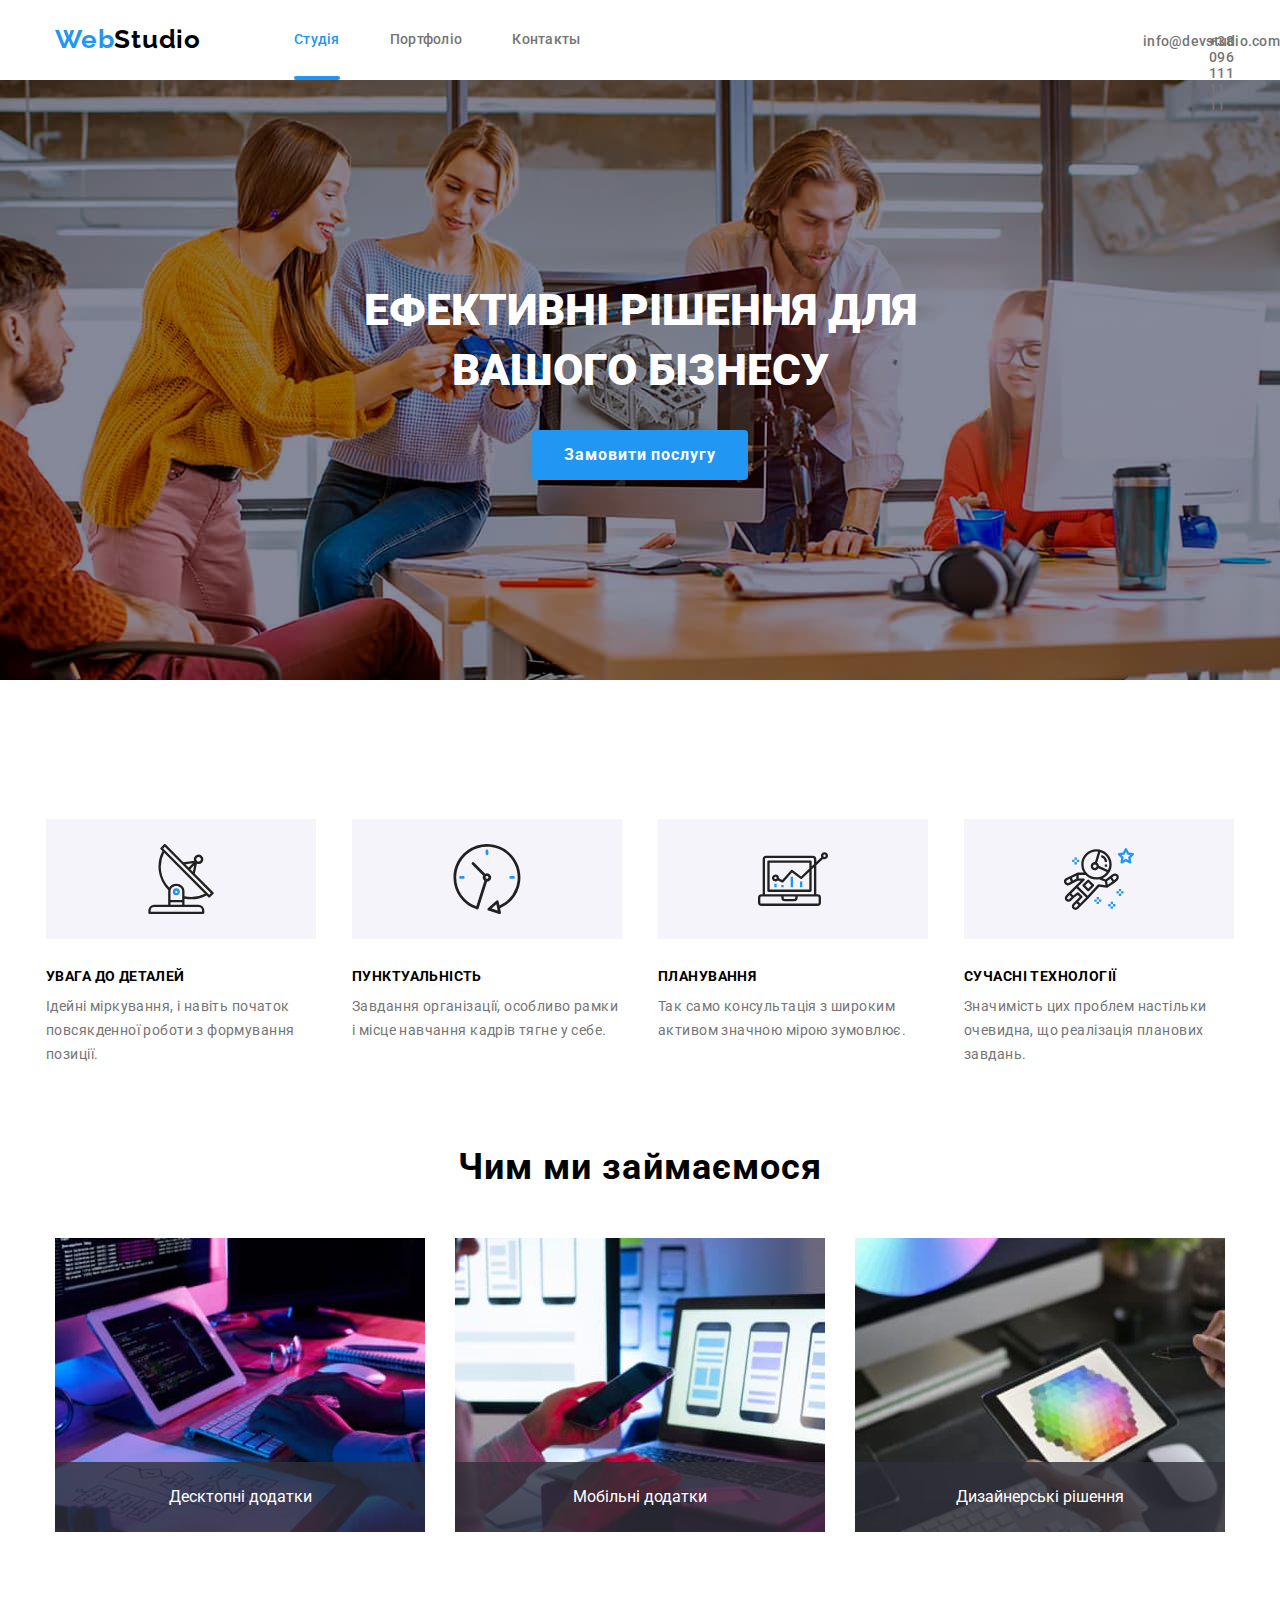
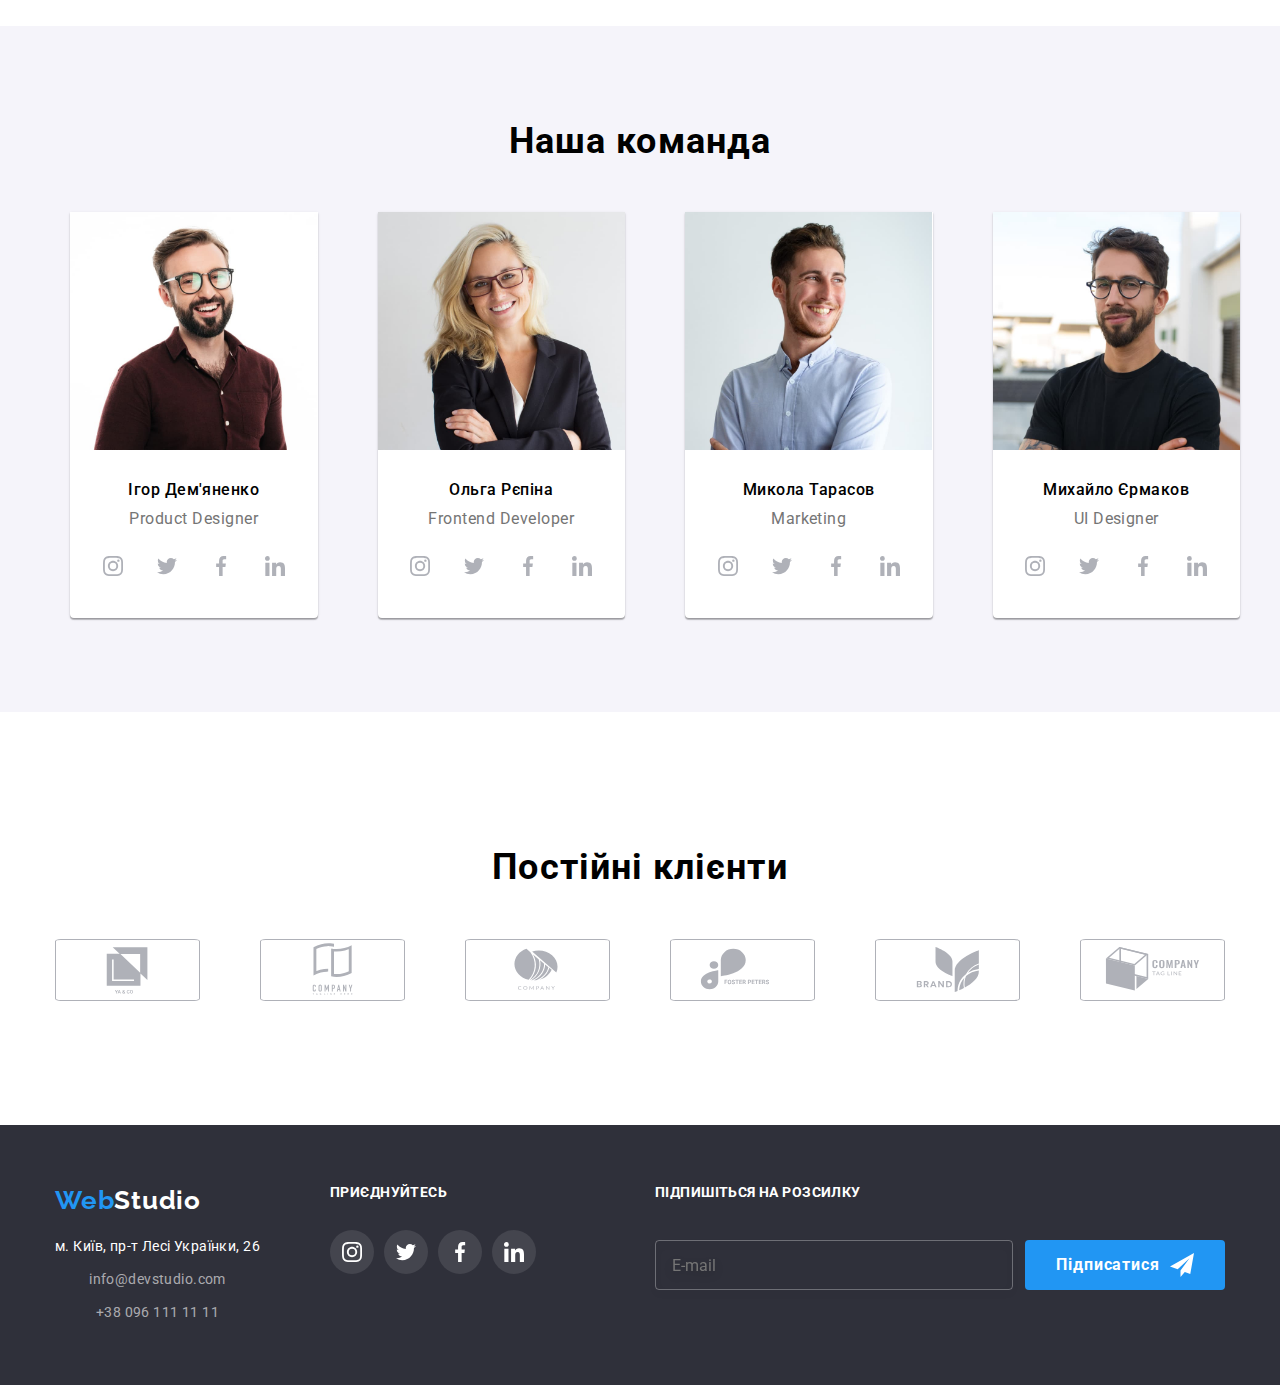
==== commit 78bf5d25: "HW 8" ====
--- a/index.html
+++ b/index.html
@@ -20,7 +20,7 @@
   </head>
   <body>
     <header>
-      <div class="container page-header">
+      <div class="container page-header tab">
         <nav class="page-header__nav">
           <a href="./index.html " class="logo">
             <span class="logo__web">Web</span>Studio</a
@@ -39,6 +39,26 @@
             </li>
             <li class="pagination__list">
               <a href="" class="link">Контакты</a>
+            </li>
+          </ul>
+          <ul class="contact">
+            <li class="contact__list">
+              <a class="contact__item" href="mailtu:info@devstudio.com"
+                ><svg width="16px" height="12px">
+                  <use href="./images/SVG/symbol-defs.svg#icon-envelope"></use>
+                </svg>
+                info@devstudio.com</a
+              >
+            </li>
+            <li class="contact__list">
+              <a class="contact__item" href="tel:+380961111111"
+                ><svg width="10px" height="16px">
+                  <use
+                    href="./images/SVG/symbol-defs.svg#icon-smartphone"
+                  ></use>
+                </svg>
+                +38 096 111 11 11</a
+              >
             </li>
           </ul>
         </nav>
@@ -47,24 +67,6 @@
             <use href="./images/SVG/symbol-defs.svg#icon-burger"></use>
           </svg>
         </button>
-        <ul class="contact">
-          <li class="contact__list">
-            <a class="contact__item" href="mailtu:info@devstudio.com"
-              ><svg width="16px" height="12px">
-                <use href="./images/SVG/symbol-defs.svg#icon-envelope"></use>
-              </svg>
-              info@devstudio.com</a
-            >
-          </li>
-          <li class="contact__list">
-            <a class="contact__item" href="tel:+380961111111"
-              ><svg width="10px" height="16px">
-                <use href="./images/SVG/symbol-defs.svg#icon-smartphone"></use>
-              </svg>
-              +38 096 111 11 11</a
-            >
-          </li>
-        </ul>
       </div>
       <div class="mobile-menu" data-menu>
         <div class="container mobile-menu__container">
@@ -212,20 +214,60 @@
           <ul class="business-profiles__list">
             <li class="">
               <div class="business-profiles__item">
-                <img src="./images/box1.jpg" alt="" width="370" height="294" />
+                <picture>
+                  <source
+                    srcset="./images/box1 1x, ./images/box1@2x.jpg 2x"
+                    media="(min-wiedh:1200px)"
+                  />
+
+                  <img
+                    srcset="./images/box1.jpg"
+                    src="./images/box1.jpg"
+                    alt=""
+                    width="370"
+                    height="294"
+                  />
+                </picture>
+
                 <p class="business-profiles__text">Десктопні додатки</p>
               </div>
             </li>
 
             <li class="">
               <div class="business-profiles__item">
-                <img src="./images/box2.jpg" alt="" width="370" height="294" />
+                <picture>
+                  <source
+                    srcset="./images/box2 1x, ./images/box2@2x.jpg 2x"
+                    media="(min-wiedh:1200px)"
+                  />
+
+                  <img
+                    srcset="./images/box2 2х.jpg"
+                    src="./images/box2.jpg"
+                    alt=""
+                    width="370"
+                    height="294"
+                  />
+                </picture>
                 <p class="business-profiles__text">Мобільні додатки</p>
               </div>
             </li>
             <li class="">
               <div class="business-profiles__item">
-                <img src="./images/box3.jpg" alt="" width="370" height="294" />
+                <picture>
+                  <source
+                    srcset="./images/box3 1x, ./images/box3@2x.jpg 2x"
+                    media="(min-wiedh:1200px)"
+                  />
+
+                  <img
+                    srcset="./images/box3 2х.jpg"
+                    src="./images/box3.jpg"
+                    alt=""
+                    width="370"
+                    height="294"
+                  />
+                </picture>
                 <p class="business-profiles__text">Дизайнерські рішення</p>
               </div>
             </li>
@@ -576,69 +618,78 @@
     </main>
     <footer class="footer">
       <div class="container footer__container">
-        <div class="footer__container-address">
-          <a href="./index.html " class="logo footer__logo">
-            <span class="logo__web">Web</span
-            ><span class="logo__studio">Studio</span></a
-          >
-
-          <address class="address">
-            <ul class="address__list">
-              <li>
-                <a
-                  href="https://goo.gl/maps/ACZNKpHMxKwvgp7U7"
-                  target="_blank"
-                  class="address__maps"
-                  >м. Київ, пр-т Лесі Українки, 26</a
-                >
+        <div class="footer__container-address-social-networks">
+          <div class="footer__container-address">
+            <a href="./index.html " class="logo footer__logo">
+              <span class="logo__web">Web</span
+              ><span class="logo__studio">Studio</span></a
+            >
+
+            <address class="address">
+              <ul class="address__list">
+                <li>
+                  <a
+                    href="https://goo.gl/maps/ACZNKpHMxKwvgp7U7"
+                    target="_blank"
+                    class="address__maps"
+                    >м. Київ, пр-т Лесі Українки, 26</a
+                  >
+                </li>
+                <li>
+                  <a href="mailto:info@devstudio.com" class="address__item"
+                    >info@devstudio.com</a
+                  >
+                </li>
+                <li>
+                  <a href="tel:+380961111111 " class="address__item"
+                    >+38 096 111 11 11</a
+                  >
+                </li>
+              </ul>
+            </address>
+          </div>
+
+          <div class="social-networks">
+            <p class="social-networks__text">приєднуйтесь</p>
+            <ul class="social-networks__list">
+              <li class="social">
+                <a href="" class="social-networks__link">
+                  <svg class="icon-networks social-networks__icon">
+                    <use
+                      href="./images/SVG/symbol-defs.svg#icon-instagram"
+                    ></use>
+                  </svg>
+                </a>
               </li>
-              <li>
-                <a href="mailto:info@devstudio.com" class="address__item"
-                  >info@devstudio.com</a
-                >
+              <li class="social">
+                <a href="" class="social-networks__link">
+                  <svg class="icon-networks social-networks__icon">
+                    <use href="./images/SVG/symbol-defs.svg#icon-twitter"></use>
+                  </svg>
+                </a>
               </li>
-              <li>
-                <a href="tel:+380961111111 " class="address__item"
-                  >+38 096 111 11 11</a
-                >
+              <li class="social">
+                <a href="" class="social-networks__link">
+                  <svg class="icon-networks social-networks__icon">
+                    <use
+                      href="./images/SVG/symbol-defs.svg#icon-facebook"
+                    ></use>
+                  </svg>
+                </a>
+              </li>
+              <li class="social">
+                <a href="" class="social-networks__link">
+                  <svg class="icon-networks social-networks__icon">
+                    <use
+                      href="./images/SVG/symbol-defs.svg#icon-linkedin"
+                    ></use>
+                  </svg>
+                </a>
               </li>
             </ul>
-          </address>
+          </div>
         </div>
 
-        <div class="social-networks">
-          <p class="social-networks__text">приєднуйтесь</p>
-          <ul class="social-networks__list">
-            <li class="social">
-              <a href="" class="social-networks__link">
-                <svg class="icon-networks social-networks__icon">
-                  <use href="./images/SVG/symbol-defs.svg#icon-instagram"></use>
-                </svg>
-              </a>
-            </li>
-            <li class="social">
-              <a href="" class="social-networks__link">
-                <svg class="icon-networks social-networks__icon">
-                  <use href="./images/SVG/symbol-defs.svg#icon-twitter"></use>
-                </svg>
-              </a>
-            </li>
-            <li class="social">
-              <a href="" class="social-networks__link">
-                <svg class="icon-networks social-networks__icon">
-                  <use href="./images/SVG/symbol-defs.svg#icon-facebook"></use>
-                </svg>
-              </a>
-            </li>
-            <li class="social">
-              <a href="" class="social-networks__link">
-                <svg class="icon-networks social-networks__icon">
-                  <use href="./images/SVG/symbol-defs.svg#icon-linkedin"></use>
-                </svg>
-              </a>
-            </li>
-          </ul>
-        </div>
         <div class="footer-form">
           <p class="footer-form__text">Підпишіться на розсилку</p>
           <form class="footer-form__wind">
--- a/CSS/styles.css
+++ b/CSS/styles.css
@@ -714,24 +714,24 @@
   gap: 30px;
 }
 
-.projects-li:hover,
-.projects-li:focus {
+.projects__item:hover,
+.projects__item:focus {
   box-shadow: cubic-bezier(0.4, 0, 0.2, 1), rgba(0, 0, 0, 0.25);
 }
 
-.projects-li {
+.projects__item {
   display: block;
   box-sizing: border-box;
   background: #ffffff;
   transition: box-shadow var(--transition-timing-cub);
 }
 
-.projects-item:hover,
-.projects-item:focus {
+.projects__list:hover,
+.projects__list:focus {
   box-shadow: 0px 4px 4px 0px rgba(0, 0, 0, 0.25);
 }
 
-.projects-item {
+.projects__list {
   width: 370px;
 
   transition-property: color;
@@ -739,13 +739,13 @@
   transition-timing-function: cubic-bezier(0.4, 0, 0.2, 1);
 }
 
-.projects-card {
+.projects__card {
   position: relative;
   overflow: hidden;
 }
 
-.projects-li:hover .overlay,
-.projects-li:focus .overlay {
+.projects__item:hover .overlay,
+.projects__item:focus .overlay {
   transform: translateY(0%);
 } */
 
--- a/CSS/main.min.css
+++ b/CSS/main.min.css
@@ -1 +1 @@
-:root{--color-web-blue: #2196f3;--color-text-main: #212121;--color-text-secondary: #757575;--color-fone: #f5f5f5;--transition-timing-cub: 250ms cubic-bezier(0.4, 0, 0.2, 1)}.visually-hidden{position:absolute;width:1px;height:1px;margin:-1px;padding:0;overflow:hidden;border:0;clip:rect(0 0 0 0)}.logo{padding-top:24px;padding-bottom:25px;margin-right:93px;font-family:"Raleway";font-style:normal;font-weight:700;font-size:26px;line-height:1.19;letter-spacing:.03em;color:#000;transition-property:color;transition-duration:250ms;transition-timing-function:cubic-bezier(0.4, 0, 0.2, 1)}.logo:hover,.logo:focus{color:var(--color-web-blue)}.logo__web{font-family:"Raleway";font-style:normal;font-weight:700;font-size:26px;line-height:1.19;letter-spacing:.03em;color:#2196f3}@media screen and (min-width: 280px){.logo{margin-left:0}}.container{padding-left:15px;padding-right:15px;width:100%}@media screen and (min-width: 480px){.container{display:flex;flex-direction:column;width:450px;margin-left:auto;margin-right:auto}}@media screen and (min-width: 768px){.container{width:738px}}@media screen and (min-width: 1200px){.container{width:1200px}}.btn:hover,.btn:focus{box-shadow:0px 4px 4px 0px rgba(0,0,0,.25);background-color:var(--color-web-blue);color:#fff}.btn{font-family:Roboto;font-weight:500;font-size:16px;line-height:1.63;text-align:center;letter-spacing:.03em;border-radius:4px;padding-left:22px;padding-right:22px;padding-top:6px;padding-bottom:6px;border:0px;background-color:#f5f4fa;color:#212121;cursor:pointer;transition:color var(--transition-timing-cub),background-color var(--transition-timing-cub),box-shadow var(--transition-timing-cub)}button{cursor:pointer}.link{font-weight:500;font-size:14px;line-height:1.14;letter-spacing:.02em;display:inline-block;color:var(--color-text-main);padding-top:32px;padding-bottom:32px}.link:hover,.link:focus{color:var(--color-web-blue)}.current{color:var(--color-web-blue)}h1,h2,h3,h4,p{margin-top:0;margin-bottom:0}ol,ul{margin-top:0;margin-bottom:0;padding-left:0}body{font-family:roboto,sans-serif}ul{list-style:none}a{text-decoration:none}img{display:block;max-width:100%;height:auto}.mobile-menu__container{display:flex;flex-direction:column;height:100vh;position:relative;padding-top:0px}.mobile-menu{position:fixed;top:0px;left:0px;width:100%;height:100%;z-index:100;background-color:#fff;opacity:0;visibility:hidden;pointer-events:none}.mobile-menu.is-open{opacity:1;visibility:visible;pointer-events:auto}.close-menu-btn-icon{width:40px;height:40px;fill:#212121}.close-menu-btn{position:absolute;top:10px;right:15px;padding:0px;background-color:rgba(0,0,0,0);border:none;line-height:0px}@media screen and (min-width: 768px){.mobile-menu{display:none}}.mobile-menu__contact-list{padding-bottom:32px}.mobile-menu__contact-list,.link{color:var(--color-text-main);transition-property:color;transition-duration:250ms;transition-timing-function:cubic-bezier(0.4, 0, 0.2, 1)}.mobile-menu__contact{margin-top:auto}.mobile-menu__contact-item{color:var(--color-text-secondary);fill:currentColor;font-size:24px;font-weight:500;font-size:14px;line-height:1.14;letter-spacing:.02em;transition:color var(--transition-timing-cub)}.mobile-menu__contact-item:hover,.mobile-menu__contact-item:focus{color:var(--color-web-blue)}.mobile-menu__contact-item-tel{margin-bottom:32px;color:var(--color-web-blue);font-size:34px;font-weight:500;line-height:1.18;letter-spacing:.02em;text-align:left}@media screen and (max-width: 767px){.icon-envelope{display:none}.icon-envelope .mobile-menu__pagination{display:flex}}@media screen and (min-width: 768px){.mobile-menu__contact-item{font-size:24px;font-weight:500;line-height:1.17;letter-spacing:.02em}.mobile-menu__contact-item:hover,.mobile-menu__contact-item:focus{color:var(--color-web-blue)}}.mobile-menu__social-network-item{color:var(--color-web-blue);font-size:18px;font-weight:500;line-height:1.22;letter-spacing:.02em}.mobile-menu__social-network-contact{display:flex;justify-content:space-between;padding-bottom:48px}.mobile-menu__social-network-contact :not(:last-child){border-right:1px solid rgba(33,33,33,.2);padding-right:10px}.mobile-menu__social-network-contact :not(:first-child){border-left:10px}.page-header__nav{display:flex;flex-direction:row}.contact:not(:last-child){margin-right:50px}@media screen and (max-width: 767px){.contact{display:none}}@media screen and (min-width: 768px){.contact{display:flex;margin-left:auto}}@media screen and (min-width: 1200px){.contact{display:block;margin-left:auto}}@media screen and (min-width: 1200px){.contact{display:flex;margin-left:auto}}.pagination__list{position:relative}.pagination :not(:last-child){margin-right:50px}@media screen and (max-width: 767px){.pagination{display:none}}@media screen and (min-width: 768px){.pagination{display:flex}}.open-mobile-menu-btn{line-height:0px;border:none;background-color:rgba(0,0,0,0);padding:0px}.open-mobile-menu-btn-icon{width:40px;height:40px}.open-mobile-menu-btn-icon:hover{fill:currentColor}@media screen and (min-width: 768px){.open-mobile-menu-btn-icon{display:none}}.contact :not(:last-child){margin-right:50px}.current.pagination__item{color:var(--color-web-blue)}.current.pagination__item::after{position:absolute;content:"";display:block;bottom:0;width:100%;height:4px;background-color:var(--color-web-blue);border-radius:2px}.current.mobile-menu__pagination-item{color:var(--color-web-blue)}.mobile-menu__pagination-item{color:var(--color-text-secondary);fill:currentColor;font-family:Roboto;font-size:40px;font-weight:500;line-height:1.18;letter-spacing:.02em;text-align:left;transition:color var(--transition-timing-cub)}.mobile-menu__pagination-item:hover,.mobile-menu__pagination-item:focus{color:var(--color-web-blue)}.pagination__item{display:flex;align-items:center;padding-top:32px;padding-bottom:32px;gap:10px;justify-content:flex-end;color:var(--color-text-secondary);fill:currentColor;font-weight:500;font-size:14px;line-height:1.14;letter-spacing:.02em;transition:color var(--transition-timing-cub)}.pagination__item:hover,.pagination__item:focus{color:var(--color-web-blue)}.contact__item{color:var(--color-text-secondary);fill:currentColor;font-weight:500;font-size:14px;line-height:1.14;letter-spacing:.02em;transition:color var(--transition-timing-cub)}.contact__item:hover,.contact__item:focus{color:var(--color-web-blue)}@media screen and (min-width: 768){.contact__item{display:block;margin-bottom:10px}}@media screen and (min-width: 1599px){.contact__item{display:flex;align-items:center;padding-top:32px;padding-bottom:32px;gap:10px;justify-content:flex-end}}@media screen and (max-width: 767px){.container.page-header{margin-bottom:0px;display:flex;flex-direction:row;justify-content:space-between}}.contact__list,.link{color:#757575;transition-property:color;transition-duration:250ms;transition-timing-function:cubic-bezier(0.4, 0, 0.2, 1)}@media screen and (min-width: 768px){.contact__list{display:block}}@media screen and (min-width: 768px){.contact__list{width:16px;height:12px}}.hero{margin-left:auto;margin-right:auto;background-color:#2f303a;background-image:linear-gradient(rgba(47, 48, 58, 0.4), rgba(47, 48, 58, 0.4)),url(../images/hero-mob.jpg);background-size:cover;background-position:center;background-repeat:no-repeat;margin-left:auto;margin-right:auto;text-align:center}@media screen and (min-device-pixel-ratio: 2),screen and (min-resolution: 192dpi),screen and (min-resolution: 2dppx){.hero{background-image:url(../images/hero-mob@2x.jpg)}}@media screen and (min-width: 768px){.hero{background-image:url(../images/hero-tab.jpg)}}@media screen and (min-width: 768px)and (min-device-pixel-ratio: 2)and (min-width: 768px),screen and (min-width: 768px)and (min-resolution: 192dpi)and (min-width: 768px),screen and (min-width: 768px)and (min-resolution: 2dppx)and (min-width: 768px){.hero{background-image:url(../images/hero-tab@2x.jpg)}}@media screen and (min-width: 1200px){.hero{background-image:url(../images/hero.jpg)}}@media screen and (min-device-pixel-ratio: 2)and (min-width: 1200px),screen and (min-resolution: 192dpi)and (min-width: 1200px),screen and (min-resolution: 2dppx)and (min-width: 1200px){.hero{background-image:url(../images/hero@2x.jpg)}}@media screen and (max-width: 767px){.hero__container{width:360;height:164px}}@media screen and (max-width: 767px){.hero{max-width:767px;padding-top:60px;padding-bottom:60px}}@media screen and (max-width: 1199px){.hero{max-width:1199px;padding-top:118px;padding-bottom:118px}}.hero__title{text-align:center;text-transform:uppercase;margin-left:auto;margin-right:auto;margin-bottom:30px;font-size:16px;height:1.88;color:#fff}@media screen and (max-width: 1599px){.hero__title{font-size:26px;font-weight:900;line-height:1.61;width:360px;height:84px}}@media screen and (min-width: 1200px){.hero__title{font-size:44px;font-weight:900;font-size:44px;line-height:1.37;width:696px;height:120px}}.hero__button{font-size:16px;font-weight:700;line-height:1.88;cursor:pointer;border-radius:4px;align-items:flex-start;display:block;margin-left:auto;margin-right:auto;background-color:var(--color-web-blue);color:#fff;text-align:center;padding:10px 32px;border:0;letter-spacing:.06em;transition-property:color;transition-duration:250ms;transition-timing-function:cubic-bezier(0.4, 0, 0.2, 1)}.modal{width:100% px;height:536px;padding:40px;position:absolute;top:50%;left:50%;margin-left:15px;margin-right:15px;background-color:#fff;transform:translate(-50%, -50%) scale(1);transition:transform 250ms var(--transition-timing-cub)}@media screen and (min-width: 480px){.modal{width:450px;height:609px}}@media screen and (min-width: 1200px){.modal{width:100%;height:100%;padding:40px}}.footer-form__icon{margin-left:10px;width:24px;height:24px}.modal__checkbox{display:flex;align-items:center;justify-content:center;position:relative}.modal-check-imput-new{padding-right:7px;height:15px;width:16px;border-radius:0px;fill:#212121}textarea{height:120px;width:100%;padding-top:12px;padding-bottom:12px;padding-left:16px;padding-right:16px;border-radius:4px;resize:none;cursor:pointer;border:1px solid rgba(33,33,33,.2);transition:border-color var(--transition-timing-cub)}textarea:focus{border-color:var(--color-web-blue);outline:none}.modal__imput{border:box;display:block;border:1px solid rgba(33,33,33,.2);width:100%;height:40px;border-radius:4px;border:1px solid rgba(33,33,33,.2);padding-left:42px;transition:border-color var(--transition-timing-cub)}.modal__imput:focus{fill:var(--color-web-blue);outline:none;border-color:var(--color-web-blue)}.modal__icon{position:absolute;top:50%;left:12px;transform:translateY(-50%);fill:var(--color-text-main);transition:fill var(--transition-timing-cub)}.modal__imput:focus+.modal__icon{fill:var(--color-web-blue)}.contract{color:var(--color-web-blue);text-decoration:underline}@media screen and (min-width: 480px){.contract-term{color:var(--color-text-main);font-family:Roboto;font-size:12px;font-weight:400;line-height:14px;letter-spacing:.03em;text-align:left}}@media screen and (min-width: 1200px){.contract-term{font-family:Roboto;font-size:14px;font-weight:400;line-height:2;letter-spacing:.03em;text-align:left}}.chek-box{width:16px;height:15px;margin-right:7px;border:2px solid var(--color-text-main);fill:rgba(0,0,0,0);display:flex;align-items:center;justify-content:center;cursor:pointer;border-radius:3px;transition:border var(--transition-timing-cub),fill var(--transition-timing-cub)}.modal-check-imput:checked+.chek-box{fill:var(--color-web-blue);border:none}.modal__close-btn{height:30px;width:30px;border-radius:50%;position:absolute;top:8px;right:8px;border:rgba(0,0,0,.1);transition:fill 250ms var(--transition-timing-cub)}.modal__close-btn:hover{fill:var(--color-web-blue)}.modal__form{display:flex;flex-direction:column;align-content:center}.modal__title{margin-bottom:12px;color:#212121;font-family:Roboto;font-size:20px;font-weight:700;line-height:1.15;letter-spacing:.03em;text-align:center}input{cursor:pointer}.modal__label{display:flex;flex-direction:column;font-size:12px;font-weight:400;line-height:14px;letter-spacing:.01em;text-align:left;color:#757575;margin-bottom:4px}.modal__btn-icon{display:flex;border-radius:50%;padding:0px;border:rgba(0,0,0,.1)}.icon-send{padding-left:10px;padding-right:10px;display:block;padding:0px;fill:#fff;border:none}.send{margin-left:auto;margin-right:auto;margin-top:30px;margin-bottom:40px;width:200px;height:50px;background-color:var(--color-web-blue);color:#fff;box-shadow:0px 4px 4px rgba(0,0,0,.15);border-radius:4px;border:var(--color-web-blue)}.imput-textarea{margin-bottom:20px}.modal__name{padding:0px;margin-bottom:10px;position:relative}.backdrop{position:fixed;top:0px;left:0px;background-color:rgba(0,0,0,.2);width:100%;height:100%;z-index:100500;transition:opacity var(--transition-timing-cub),visibility var(--transition-timing-cub)}.backdrop.is-hidden{visibility:hidden;opacity:0;pointer-events:none}.backdrop.is-hidden.modal{transform:translate(-50%, -50%) scale(0)}.our-features__item{width:270px}@media screen and (max-width: 767px){.our-features__item{width:100%}}@media screen and (min-width: 767px){.our-features__item{margin:15px;width:calc((100% - 60px)/2)}}@media screen and (min-width: 480px){.our-features{padding-bottom:60px}}@media screen and (min-width: 768px){.our-features{padding-bottom:60px}}@media screen and (min-width: 1200px){.our-features{padding-top:94px;padding-bottom:94px}}.our-features__img{display:flex;background-color:#f5f4fa;height:120px;align-items:center;justify-content:center;margin-bottom:30px}@media screen and (min-width: 480px){.our-features__list{padding-top:60px}}@media screen and (min-width: 767px){.our-features__list{display:flex;flex-wrap:wrap;margin:-15px}}@media screen and (min-width: 768px){.our-features__list{display:flex;flex-wrap:wrap;margin-top:60px}}@media screen and (min-width: 1200px){.our-features__list{display:flex;gap:30px}}.our-features__subject{margin-bottom:10px;font-weight:700;font-size:14px;line-height:1.14;letter-spacing:.03em}.our-features__text{display:flex;color:var(--color-text-secondary);font-weight:400;font-size:14px;line-height:1.71;letter-spacing:.03em}.business-profiles{padding-bottom:94px}@media screen and (max-width: 1599px){.business-profiles{display:none}}@media screen and (min-width: 1200px){.regular-customers{padding-top:94px;padding-bottom:94px}}.team{background-color:#f5f4fa;padding-top:94px;padding-bottom:94px}@media screen and (max-width: 479px){.team :not(last-child){padding-bottom:60px}}.team__name{padding-top:30px;margin-bottom:10px;font-weight:500;font-size:16px;line-height:1.19;text-align:center;letter-spacing:.03em}.team__profession{margin-bottom:16px;color:var(--color-text-secondary);font-weight:400;font-size:16px;line-height:1.19;text-align:center;letter-spacing:.03em}.list-networks__icon{fill:currentColor}.list-networks__icon:hover{fill:currentColor}@media screen and (min-width: 1200px){.business-profiles__list{display:flex;gap:30px}}.business-profiles__item{position:relative}@media screen and (min-width: 1200px){.business-profiles__item{display:flex;align-content:center;justify-content:center}}.business-profiles__title{padding-bottom:0px;font-weight:700;font-size:36px;line-height:1.17;text-align:center;letter-spacing:.03em;margin-bottom:50px}.team__title{padding-bottom:0px;font-weight:700;font-size:36px;line-height:1.17;text-align:center;letter-spacing:.03em;margin-bottom:50px}.business-profiles__text{background-color:rgba(47,48,58,.8);display:flex;justify-content:center;align-items:center;height:70px;width:100%;color:#fff;position:absolute;bottom:0}@media screen and (min-width: 768px){.team__list{display:flex;flex-wrap:wrap;margin:-15px}}@media screen and (min-width: 1200px){.team__list{display:flex;gap:30px;flex-wrap:nowrap;gap:30px}}.team__item{box-shadow:0px 1px 3px rgba(0,0,0,.12),0px 1px 1px rgba(0,0,0,.14),0px 2px 1px rgba(0,0,0,.2);border-top-left-radius:4%;border-radius:0px 0px 4px 4px;background-color:#fff;margin-bottom:30px}@media screen and (max-width: 767px){.team__item:not(last-child){margin-bottom:30px}}@media screen and (min-width: 768px){.team__item{margin:15px;width:calc((100% - 60px)/2)}}.icon-networks{width:20px;height:20px}.list-networks__link{align-items:center;justify-content:center;display:flex;color:#afb1b8;column-gap:10px;background-color:rgba(255,255,255,.1);transition-property:background-color,color;transition-duration:250ms;transition-timing-function:cubic-bezier(0.4, 0, 0.2, 1)}.list-networks__link:hover{background-color:var(--color-web-blue);color:#fff}@media screen and (min-width: 480px){.client{padding-bottom:30px;width:calc((100% - 60px)/2);margin:15px}}@media screen and (min-width: 768px){.client{margin:15px;width:calc((100% - 90px)/3)}}@media screen and (min-width: 768px)and (min-width: 1200px){.client{width:170px;height:92px}}.regular-customers__title{padding-bottom:50px;text-align:center;padding-top:40px;padding-bottom:0px;font-weight:700;font-size:36px;line-height:1.17;text-align:center;letter-spacing:.03em;margin-bottom:50px}@media screen and (min-width: 768px){.client-list{display:inline-block;text-align:center}.client__icon{width:100%}}@media screen and (min-width: 1200px){.client-list{box-sizing:border-box;display:flex;justify-content:center;gap:30px}}.client-list{box-sizing:border-box;display:flex;flex-wrap:wrap}@media screen and (min-width: 480px){.client-list{margin:-15px}}@media screen and (min-width: 767px){.client-list{margin:-15px}}.client__list{color:#afb1b8;display:flex;justify-content:center;align-items:center;width:100%;height:100%;border:1px solid #afb1b8;border-radius:4%;transition-property:color,border-color;transition-duration:250ms;transition-timing-function:cubic-bezier(0.4, 0, 0.2, 1)}.client__list:hover,.client__list:focus{color:var(--color-web-blue);border-color:var(--color-web-blue)}@media screen and (max-width: 767px){.client__list{flex-wrap:wrap}}@media screen and (min-width: 1200px){.client__list{box-sizing:border-box;display:flex;gap:30px;justify-content:center}}.client__icon{fill:currentColor;width:106px;height:60px}.client__icon:hover,.client__icon:focus{fill:#2196f3}.menu-portfolio-btn{margin-bottom:50px;display:flex;justify-content:center;gap:8px;color:var(--color-text-main);transform:color var(--transition-timing-cub)}.menu-portfolio-btn:hover,.menu-portfolio-btn:focus{color:var(--color-web-blue)}.portfolio{padding-top:94px;padding-bottom:94px}.container-home{padding-top:94px;padding-bottom:94px}.portf-h-invis{position:absolute;width:1px;height:1px;margin:-1px;border:0;padding:0;white-space:nowrap;clip-path:inset(100%);clip:rect(0 0 0 0);overflow:hidden}.portf-h-invis{text-align:center}.projects-h{margin-bottom:4px;color:var(--color-text-main);font-weight:700;font-size:18px;line-height:2;letter-spacing:.06em}.projects-p{color:var(--color-text-secondary);font-weight:400;font-size:16px;line-height:1.19;letter-spacing:.03em}.projects{display:flex;flex-wrap:wrap;gap:30px}.projects-li{display:block;box-sizing:border-box;background:#fff;transition:box-shadow var(--transition-timing-cub)}.projects-li:hover,.projects-li:focus{box-shadow:cubic-bezier(0.4, 0, 0.2, 1),rgba(0,0,0,.25)}.projects-item{width:370px;transition-property:color;transition-duration:250ms;transition-timing-function:cubic-bezier(0.4, 0, 0.2, 1)}.projects-item:hover,.projects-item:focus{box-shadow:0px 4px 4px 0px rgba(0,0,0,.25)}.projects-card{position:relative;overflow:hidden}.overlay{position:absolute;font-family:Roboto;font-size:18px;font-weight:400;line-height:1.56;letter-spacing:.03em;text-align:left;width:100%;height:100%;padding-top:63px;padding-bottom:63px;padding-left:24px;padding-right:24px;top:0;left:0;color:#fff;background-color:rgba(33,150,243,.9);overflow-y:auto;transform:translateY(101%);transition:transform 250ms cubic-bezier(0.4, 0, 0.2, 1)}.projects-li:hover .overlay,.projects-li:focus .overlay{transform:translateY(0%)}.person{padding:20px 24px;border-left:1px solid #ececec;border-right:1px solid #ececec}.footer{background-color:#2f303a;padding-top:60px;padding-bottom:60px}.address__item{color:rgba(255,255,255,.6)}.address__item:hover,.address__item:focus{color:var(--color-web-blue)}.social-networks__icon{fill:#fff}.social{align-items:baseline;display:inline-block;border:#fff;text-align:center;width:44px;height:44px;border-radius:50%}.social-networks__list{padding-bottom:30px;justify-content:center;display:flex;gap:10px}.list-networks{padding-bottom:30px;justify-content:center;display:flex;gap:10px}.social-networks{margin-left:auto;margin-right:auto;gap:10px;border-radius:50%}.address__maps{color:#fff;font-style:normal;font-weight:400;font-size:14px;line-height:1.71;letter-spacing:.03em;transition:color var(--transition-timing-cub)}.address__maps:hover{color:var(--color-web-blue)}.address__item{font-style:normal;font-weight:400;font-size:14px;line-height:1.7;letter-spacing:.03em;transition-property:color;transition-duration:250ms;transition-timing-function:cubic-bezier(0.4, 0, 0.2, 1)}.address__list :not(:last-child){margin-bottom:9px}@media screen and (min-width: 480px){.address__list{display:flex;flex-direction:column;align-items:center}}.logo__studio{color:#fff}.footer-form{margin-left:auto}@media screen and (min-width: 480px){.footer-form{display:flex;flex-direction:column;margin:0}}.footer-form__text{display:flex;justify-content:center;margin-bottom:20px;color:#fff;text-transform:uppercase;font-family:Roboto;font-size:14px;font-weight:700;line-height:1.14;letter-spacing:.03em;text-align:left}@media screen and (max-width: 11999px){.footer-form__text{margin:0;padding-bottom:20px}}@media screen and (max-width: 1199px){.footer-form__wind{display:flex;flex-direction:column;align-items:center}}.footer-form__imput{border-radius:4px;padding-left:16px;padding-top:15px;padding-bottom:15px;margin:0px;width:358px;height:50px;margin-right:12px;border:1px solid rgba(255,255,255,.3);filter:drop-shadow(0px 4px 4px rgba(0, 0, 0, 0.15));background:rgba(0,0,0,0);color:rgba(255,255,255,.6)}@media screen and (max-width: 1199px){.footer-form__imput{margin-right:auto;margin-left:auto;margin-bottom:20px}}.footer-form__btn{display:flex;align-items:center;justify-content:center;cursor:pointer;width:200px;height:50px;border-radius:4px;border:none;font-family:Roboto;font-size:16px;font-weight:700;line-height:30px;letter-spacing:.06em;text-align:center;color:#fff;background-color:var(--color-web-blue)}.footer-form__subscription{font-family:Roboto;font-size:16px;font-weight:700;line-height:1.88;letter-spacing:.06em;text-align:center}.social-networks__text{text-transform:uppercase;letter-spacing:.03em;font-weight:700;margin-bottom:20px;font-size:14px;line-height:1.14;color:#fff}@media screen and (max-width: 767px){.footer__logo{padding:0;display:inline-block;margin-left:auto;margin-right:auto;margin-bottom:20px}.footer__container-address{display:flex;flex-direction:column}.address{display:flex;justify-content:center;padding-bottom:60px}.social-networks__text{display:block;text-align:center;padding-bottom:20px}.footer-form__imput{padding-bottom:20px}}@media screen and (min-width: 1200px){.address{display:flex}.footer__logo{padding:0;display:inline-block;margin-bottom:20px;margin-right:0px}}.social-networks__link{height:44px;width:44px;align-items:center;justify-content:center;display:flex;color:#757575;column-gap:10px;background-color:rgba(255,255,255,.1);border-radius:50%;transition-property:background-color;transition-duration:250ms;transition-timing-function:cubic-bezier(0.4, 0, 0.2, 1)}.social-networks__link:hover{background-color:var(--color-web-blue)}.social-link{width:44px;height:44px;border-radius:50%}@media screen and (max-width: 767px){.footer__container{display:flex;flex-direction:column}}@media screen and (min-width: 1200px){.social-networks{border:0px;width:206px;height:80px;display:flex;flex-direction:column;margin-left:70px}.footer__container{align-items:baseline;display:flex}}/*# sourceMappingURL=main.min.css.map */+:root{--color-web-blue: #2196f3;--color-text-main: #212121;--color-text-secondary: #757575;--color-fone: #f5f5f5;--transition-timing-cub: 250ms cubic-bezier(0.4, 0, 0.2, 1)}.visually-hidden{position:absolute;width:1px;height:1px;margin:-1px;padding:0;overflow:hidden;border:0;clip:rect(0 0 0 0)}.logo{padding-top:24px;padding-bottom:25px;margin-right:93px;font-family:"Raleway";font-style:normal;font-weight:700;font-size:26px;line-height:1.19;letter-spacing:.03em;color:#000;transition-property:color;transition-duration:250ms;transition-timing-function:cubic-bezier(0.4, 0, 0.2, 1)}.logo:hover,.logo:focus{color:var(--color-web-blue)}.logo__web{font-family:"Raleway";font-style:normal;font-weight:700;font-size:26px;line-height:1.19;letter-spacing:.03em;color:#2196f3}@media screen and (min-width: 280px){.logo{margin-left:0}}.container{padding-left:15px;padding-right:15px;width:100%}@media screen and (min-width: 480px){.container{display:flex;flex-direction:column;width:450px;margin-left:auto;margin-right:auto}}@media screen and (min-width: 768px){.container{width:738px}}@media screen and (min-width: 1200px){.container{width:1200px}}.btn:hover,.btn:focus{box-shadow:0px 4px 4px 0px rgba(0,0,0,.25);background-color:var(--color-web-blue);color:#fff}.btn{font-family:Roboto;font-weight:500;font-size:16px;line-height:1.63;text-align:center;letter-spacing:.03em;border-radius:4px;padding-left:22px;padding-right:22px;padding-top:6px;padding-bottom:6px;border:0px;background-color:#f5f4fa;color:#212121;cursor:pointer;transition:color var(--transition-timing-cub),background-color var(--transition-timing-cub),box-shadow var(--transition-timing-cub)}button{cursor:pointer}.link{font-weight:500;font-size:14px;line-height:1.14;letter-spacing:.02em;display:inline-block;color:var(--color-text-main);padding-top:32px;padding-bottom:32px}.link:hover,.link:focus{color:var(--color-web-blue)}.current{color:var(--color-web-blue)}h1,h2,h3,h4,p{margin-top:0;margin-bottom:0}ol,ul{margin-top:0;margin-bottom:0;padding-left:0}body{font-family:roboto,sans-serif}ul{list-style:none}a{text-decoration:none}img{display:block;max-width:100%;height:auto}.mobile-menu__container{display:flex;flex-direction:column;height:100vh;position:relative;padding-top:0px}.mobile-menu{position:fixed;top:0px;left:0px;width:100%;height:100%;z-index:100;background-color:#fff;opacity:0;visibility:hidden;pointer-events:none}.mobile-menu.is-open{opacity:1;visibility:visible;pointer-events:auto}.close-menu-btn-icon{width:40px;height:40px;fill:#212121}.close-menu-btn{position:absolute;top:10px;right:15px;padding:0px;background-color:rgba(0,0,0,0);border:none;line-height:0px}@media screen and (min-width: 768px){.mobile-menu{display:none}}.mobile-menu__contact-list{padding-bottom:32px}.mobile-menu__contact-list,.link{color:var(--color-text-main);transition-property:color;transition-duration:250ms;transition-timing-function:cubic-bezier(0.4, 0, 0.2, 1)}.mobile-menu__contact{margin-top:auto}.mobile-menu__contact-item{color:var(--color-text-secondary);fill:currentColor;font-size:24px;font-weight:500;font-size:14px;line-height:1.14;letter-spacing:.02em;transition:color var(--transition-timing-cub)}.mobile-menu__contact-item:hover,.mobile-menu__contact-item:focus{color:var(--color-web-blue)}.mobile-menu__contact-item-tel{margin-bottom:32px;color:var(--color-web-blue);font-size:34px;font-weight:500;line-height:1.18;letter-spacing:.02em;text-align:left}@media screen and (max-width: 767px){.icon-envelope{display:none}.icon-envelope .mobile-menu__pagination{display:flex}}@media screen and (min-width: 768px){.mobile-menu__contact-item{font-size:24px;font-weight:500;line-height:1.17;letter-spacing:.02em}.mobile-menu__contact-item:hover,.mobile-menu__contact-item:focus{color:var(--color-web-blue)}}.mobile-menu__social-network-item{color:var(--color-web-blue);font-size:18px;font-weight:500;line-height:1.22;letter-spacing:.02em}.mobile-menu__social-network-contact{display:flex;justify-content:space-between;padding-bottom:48px}.mobile-menu__social-network-contact :not(:last-child){border-right:1px solid rgba(33,33,33,.2);padding-right:10px}.mobile-menu__social-network-contact :not(:first-child){border-left:10px}.page-header__nav{display:flex;flex-direction:row}.contact:not(:last-child){margin-right:50px}@media screen and (max-width: 767px){.contact{display:none}}@media screen and (min-width: 768px){.contact{display:flex;align-items:center;margin-left:auto}}@media screen and (min-width: 1200px){.contact{display:block;margin-left:auto}}@media screen and (min-width: 1200px){.contact{display:flex;margin-left:auto}}.pagination__list{position:relative}.pagination :not(:last-child){margin-right:50px}@media screen and (max-width: 767px){.pagination{display:none}}@media screen and (min-width: 768px){.pagination{display:flex}}.open-mobile-menu-btn{line-height:0px;border:none;background-color:rgba(0,0,0,0);padding:0px}.open-mobile-menu-btn-icon{width:40px;height:40px}.open-mobile-menu-btn-icon:hover{fill:currentColor}@media screen and (min-width: 768px){.open-mobile-menu-btn-icon{display:none}}.contact :not(:last-child){margin-right:50px}.current.pagination__item{color:var(--color-web-blue)}.current.pagination__item::after{position:absolute;content:"";display:block;bottom:0;width:100%;height:4px;background-color:var(--color-web-blue);border-radius:2px}.current.mobile-menu__pagination-item{color:var(--color-web-blue)}.mobile-menu__pagination-item{color:var(--color-text-secondary);fill:currentColor;font-family:Roboto;font-size:40px;font-weight:500;line-height:1.18;letter-spacing:.02em;text-align:left;transition:color var(--transition-timing-cub)}.mobile-menu__pagination-item:hover,.mobile-menu__pagination-item:focus{color:var(--color-web-blue)}.pagination__item{display:flex;align-items:center;padding-top:32px;padding-bottom:32px;gap:10px;justify-content:flex-end;color:var(--color-text-secondary);fill:currentColor;font-weight:500;font-size:14px;line-height:1.14;letter-spacing:.02em;transition:color var(--transition-timing-cub)}.pagination__item:hover,.pagination__item:focus{color:var(--color-web-blue)}.contact__item{color:var(--color-text-secondary);fill:currentColor;font-weight:500;font-size:14px;line-height:1.14;letter-spacing:.02em;transition:color var(--transition-timing-cub)}.contact__item:hover,.contact__item:focus{color:var(--color-web-blue)}@media screen and (min-width: 768px){.contact__item{display:flex;align-items:center;margin-bottom:10px}}@media screen and (min-width: 1599px){.contact__item{display:flex;align-items:center;padding-top:32px;padding-bottom:32px;gap:10px;justify-content:flex-end}}@media screen and (max-width: 767px){.container.page-header{margin-bottom:0px;display:flex;flex-direction:row;justify-content:space-between}}.contact__list,.link{color:#757575;transition-property:color;transition-duration:250ms;transition-timing-function:cubic-bezier(0.4, 0, 0.2, 1)}@media screen and (min-width: 768px){.contact__list{display:block}}@media screen and (min-width: 768px){.contact__list{width:16px;height:12px}}@media screen and (min-width: 768px)and (max-width: 1199px){.page-header .tab{flex-direction:row}}.hero{margin-left:auto;margin-right:auto;background-color:#2f303a;background-image:linear-gradient(rgba(47, 48, 58, 0.4), rgba(47, 48, 58, 0.4)),url(../images/hero-mob.jpg);background-size:cover;background-position:center;background-repeat:no-repeat;margin-left:auto;margin-right:auto;text-align:center}@media screen and (min-device-pixel-ratio: 2),screen and (min-resolution: 192dpi),screen and (min-resolution: 2dppx){.hero{background-image:url(../images/hero-mob@2x.jpg)}}@media screen and (min-width: 768px){.hero{background-image:url(../images/hero-tab.jpg)}}@media screen and (min-width: 768px)and (min-device-pixel-ratio: 2)and (min-width: 768px),screen and (min-width: 768px)and (min-resolution: 192dpi)and (min-width: 768px),screen and (min-width: 768px)and (min-resolution: 2dppx)and (min-width: 768px){.hero{background-image:url(../images/hero-tab@2x.jpg)}}@media screen and (min-width: 1200px){.hero{background-image:url(../images/hero.jpg)}}@media screen and (min-device-pixel-ratio: 2)and (min-width: 1200px),screen and (min-resolution: 192dpi)and (min-width: 1200px),screen and (min-resolution: 2dppx)and (min-width: 1200px){.hero{background-image:url(../images/hero@2x.jpg)}}@media screen and (max-width: 767px){.hero__container{width:360;height:164px}}@media screen and (max-width: 767px)and (min-width: 1200px){.hero__container{padding-top:200px;padding-bottom:200px}}@media screen and (max-width: 767px){.hero{max-width:767px;padding-top:60px;padding-bottom:60px}}@media screen and (min-width: 768px){.hero{width:100%;padding-top:118px;padding-bottom:118px}}@media screen and (min-width: 768px)and (min-width: 1200px){.hero{width:100%;padding-top:200px;padding-bottom:200px}}.hero__title{text-align:center;text-transform:uppercase;margin-left:auto;margin-right:auto;margin-bottom:30px;font-size:16px;height:1.88;color:#fff}@media screen and (max-width: 1599px){.hero__title{font-size:26px;font-weight:900;line-height:1.61;width:360px;height:84px}}@media screen and (min-width: 1200px){.hero__title{font-size:44px;font-weight:900;font-size:44px;line-height:1.37;width:696px;height:120px}}.hero__button{font-size:16px;font-weight:700;line-height:1.88;cursor:pointer;border-radius:4px;align-items:flex-start;display:block;margin-left:auto;margin-right:auto;background-color:var(--color-web-blue);color:#fff;text-align:center;padding:10px 32px;border:0;letter-spacing:.06em;transition-property:color;transition-duration:250ms;transition-timing-function:cubic-bezier(0.4, 0, 0.2, 1)}.modal{width:100% px;height:536px;padding:40px;position:absolute;top:50%;left:50%;margin-left:15px;margin-right:15px;background-color:#fff;transform:translate(-50%, -50%) scale(1);transition:transform 250ms var(--transition-timing-cub)}@media screen and (min-width: 480px){.modal{width:450px;height:609px}}@media screen and (min-width: 1200px){.modal{width:100%;height:100%;padding:40px}}.footer-form__icon{margin-left:10px;width:24px;height:24px}.modal__checkbox{display:flex;align-items:center;justify-content:center;position:relative}.modal-check-imput-new{padding-right:7px;height:15px;width:16px;border-radius:0px;fill:#212121}textarea{height:120px;width:100%;padding-top:12px;padding-bottom:12px;padding-left:16px;padding-right:16px;border-radius:4px;resize:none;cursor:pointer;border:1px solid rgba(33,33,33,.2);transition:border-color var(--transition-timing-cub)}textarea:focus{border-color:var(--color-web-blue);outline:none}.modal__imput{border:box;display:block;border:1px solid rgba(33,33,33,.2);width:100%;height:40px;border-radius:4px;border:1px solid rgba(33,33,33,.2);padding-left:42px;transition:border-color var(--transition-timing-cub)}.modal__imput:focus{fill:var(--color-web-blue);outline:none;border-color:var(--color-web-blue)}.modal__icon{position:absolute;top:50%;left:12px;transform:translateY(-50%);fill:var(--color-text-main);transition:fill var(--transition-timing-cub)}.modal__imput:focus+.modal__icon{fill:var(--color-web-blue)}.contract{color:var(--color-web-blue);text-decoration:underline}@media screen and (min-width: 480px){.contract-term{color:var(--color-text-main);font-family:Roboto;font-size:12px;font-weight:400;line-height:14px;letter-spacing:.03em;text-align:left}}@media screen and (min-width: 1200px){.contract-term{font-family:Roboto;font-size:14px;font-weight:400;line-height:2;letter-spacing:.03em;text-align:left}}.chek-box{width:16px;height:15px;margin-right:7px;border:2px solid var(--color-text-main);fill:rgba(0,0,0,0);display:flex;align-items:center;justify-content:center;cursor:pointer;border-radius:3px;transition:border var(--transition-timing-cub),fill var(--transition-timing-cub)}.modal-check-imput:checked+.chek-box{fill:var(--color-web-blue);border:none}.modal__close-btn{height:30px;width:30px;border-radius:50%;position:absolute;top:8px;right:8px;border:rgba(0,0,0,.1);transition:fill 250ms var(--transition-timing-cub)}.modal__close-btn:hover{fill:var(--color-web-blue)}.modal__form{display:flex;flex-direction:column;align-content:center}.modal__title{margin-bottom:12px;color:#212121;font-family:Roboto;font-size:20px;font-weight:700;line-height:1.15;letter-spacing:.03em;text-align:center}input{cursor:pointer}.modal__label{display:flex;flex-direction:column;font-size:12px;font-weight:400;line-height:14px;letter-spacing:.01em;text-align:left;color:#757575;margin-bottom:4px}.modal__btn-icon{display:flex;border-radius:50%;padding:0px;border:rgba(0,0,0,.1)}.icon-send{padding-left:10px;padding-right:10px;display:block;padding:0px;fill:#fff;border:none}.send{margin-left:auto;margin-right:auto;margin-top:30px;margin-bottom:40px;width:200px;height:50px;background-color:var(--color-web-blue);color:#fff;box-shadow:0px 4px 4px rgba(0,0,0,.15);border-radius:4px;border:var(--color-web-blue)}.imput-textarea{margin-bottom:20px}.modal__name{padding:0px;margin-bottom:10px;position:relative}.backdrop{position:fixed;top:0px;left:0px;background-color:rgba(0,0,0,.2);width:100%;height:100%;z-index:100500;transition:opacity var(--transition-timing-cub),visibility var(--transition-timing-cub)}.backdrop.is-hidden{visibility:hidden;opacity:0;pointer-events:none}.backdrop.is-hidden.modal{transform:translate(-50%, -50%) scale(0)}@media screen and (min-width: 480px){.our-features{padding-bottom:60px}}@media screen and (min-width: 768px){.our-features{padding-bottom:60px}}@media screen and (min-width: 1200px){.our-features{padding-top:94px;padding-bottom:94px}}.our-features__img{display:flex;background-color:#f5f4fa;height:120px;align-items:center;justify-content:center;margin-bottom:30px}@media screen and (min-width: 480px){.our-features__list{padding-top:60px}}@media screen and (min-width: 768px){.our-features__list{display:flex;flex-wrap:wrap;justify-content:space-evenly;margin-top:60px;margin:-15px}}@media screen and (min-width: 1200px){.our-features__list{display:flex;gap:30px}}.our-features__item{width:270px}@media screen and (max-width: 767px){.our-features__item{width:100%}}@media screen and (min-width: 768px)and (max-width: 1199){.our-features__item{margin:15px;width:calc((100% - 60px)/2)}}.our-features__subject{margin-bottom:10px;font-weight:700;font-size:14px;line-height:1.14;letter-spacing:.03em}.our-features__text{display:flex;color:var(--color-text-secondary);font-weight:400;font-size:14px;line-height:1.71;letter-spacing:.03em}.business-profiles{padding-bottom:94px}@media screen and (max-width: 1199px){.business-profiles{display:none}}@media screen and (min-width: 1200px){.regular-customers{padding-top:94px;padding-bottom:94px}}.team{background-color:#f5f4fa;padding-top:94px;padding-bottom:94px}@media screen and (max-width: 479px){.team :not(last-child){padding-bottom:60px}}.team__name{padding-top:30px;margin-bottom:10px;font-weight:500;font-size:16px;line-height:1.19;text-align:center;letter-spacing:.03em}.team__profession{margin-bottom:16px;color:var(--color-text-secondary);font-weight:400;font-size:16px;line-height:1.19;text-align:center;letter-spacing:.03em}.list-networks__icon{fill:currentColor}.list-networks__icon:hover{fill:currentColor}@media screen and (min-width: 1200px){.business-profiles__list{display:flex;gap:30px}}.business-profiles__item{position:relative}@media screen and (min-width: 1200px){.business-profiles__item{display:flex;align-content:center;justify-content:center}}.business-profiles__title{padding-bottom:0px;font-weight:700;font-size:36px;line-height:1.17;text-align:center;letter-spacing:.03em;margin-bottom:50px}.team__title{padding-bottom:0px;font-weight:700;font-size:36px;line-height:1.17;text-align:center;letter-spacing:.03em;margin-bottom:50px}.business-profiles__text{background-color:rgba(47,48,58,.8);display:flex;justify-content:center;align-items:center;height:70px;width:100%;color:#fff;position:absolute;bottom:0}@media screen and (min-width: 768px){.team__list{display:flex;flex-wrap:wrap;margin:-15px}}@media screen and (min-width: 1200px){.team__list{display:flex;gap:30px;flex-wrap:nowrap;gap:30px}}.team__item{box-shadow:0px 1px 3px rgba(0,0,0,.12),0px 1px 1px rgba(0,0,0,.14),0px 2px 1px rgba(0,0,0,.2);border-top-left-radius:4%;border-radius:0px 0px 4px 4px;background-color:#fff;margin-bottom:30px}@media screen and (max-width: 767px){.team__item:last-child{margin-bottom:0px}}@media screen and (min-width: 768px){.team__item{margin:15px;width:calc((100% - 60px)/2)}}.icon-networks{width:20px;height:20px}.list-networks__link{align-items:center;justify-content:center;display:flex;color:#afb1b8;column-gap:10px;background-color:rgba(255,255,255,.1);transition-property:background-color,color;transition-duration:250ms;transition-timing-function:cubic-bezier(0.4, 0, 0.2, 1)}.list-networks__link:hover{background-color:var(--color-web-blue);color:#fff}@media screen and (min-width: 480px){.client{padding-bottom:30px;width:calc((100% - 60px)/2);margin:15px}}@media screen and (min-width: 768px){.client{margin:15px;width:calc((100% - 90px)/3)}}@media screen and (min-width: 768px)and (min-width: 1200px){.client{width:170px;height:92px}}.regular-customers__title{padding-bottom:50px;text-align:center;padding-top:40px;padding-bottom:0px;font-weight:700;font-size:36px;line-height:1.17;text-align:center;letter-spacing:.03em;margin-bottom:50px}@media screen and (min-width: 768px){.client-list{display:inline-block;text-align:center}.client__icon{width:100%}}@media screen and (min-width: 1200px){.client-list{box-sizing:border-box;display:flex;justify-content:center;gap:30px}}.client-list{box-sizing:border-box;display:flex;flex-wrap:wrap}@media screen and (min-width: 480px){.client-list{margin:-15px}}@media screen and (min-width: 767px){.client-list{margin:-15px}}@media screen and (min-width: 1200px){.client-list{flex-wrap:nowrap}}.client__list{color:#afb1b8;display:flex;justify-content:center;align-items:center;width:100%;height:100%;border:1px solid #afb1b8;border-radius:4%;transition-property:color,border-color;transition-duration:250ms;transition-timing-function:cubic-bezier(0.4, 0, 0.2, 1)}.client__list:hover,.client__list:focus{color:var(--color-web-blue);border-color:var(--color-web-blue)}@media screen and (max-width: 767px){.client__list{flex-wrap:wrap}}@media screen and (min-width: 1200px){.client__list{box-sizing:border-box;display:flex;gap:30px;justify-content:center}}.client__icon{fill:currentColor;width:106px;height:60px}.client__icon:hover,.client__icon:focus{fill:#2196f3}.menu-portfolio-btn{margin-bottom:50px;display:flex;justify-content:center;gap:8px;color:var(--color-text-main);transform:color var(--transition-timing-cub)}.menu-portfolio-btn:hover,.menu-portfolio-btn:focus{color:var(--color-web-blue)}@media screen and (max-width: 767px){.menu-portfolio-btn{flex-direction:row;flex-wrap:wrap;justify-content:start}}.portfolio{padding-top:94px;padding-bottom:94px}.container-home{padding-top:94px;padding-bottom:94px}.portf-h-invis{position:absolute;width:1px;height:1px;margin:-1px;border:0;padding:0;white-space:nowrap;clip-path:inset(100%);clip:rect(0 0 0 0);overflow:hidden}.portf-h-invis{text-align:center}.projects-h{margin-bottom:4px;color:var(--color-text-main);font-weight:700;font-size:18px;line-height:2;letter-spacing:.06em}.projects-p{color:var(--color-text-secondary);font-weight:400;font-size:16px;line-height:1.19;letter-spacing:.03em}.projects{display:flex;flex-wrap:wrap;gap:30px}@media screen and (max-width: 767px){.projects{flex-wrap:wrap;justify-content:center;border:1px solid #eee}}@media screen and (min-width: 768px){.projects{margin:-15px;justify-content:center}.projects :last-child{margin-right:auto}}.projects__list{width:370px;transition-property:color;transition-duration:250ms;transition-timing-function:cubic-bezier(0.4, 0, 0.2, 1)}.projects__list:hover,.projects__list:focus{box-shadow:0px 4px 4px 0px rgba(0,0,0,.25)}@media screen and (min-width: 768px){.projects__list{width:calc((100% - 60px)/2)}}.projects__item{display:block;box-sizing:border-box;background:#fff;transition:box-shadow var(--transition-timing-cub)}.projects__item:hover,.projects__item:focus{box-shadow:cubic-bezier(0.4, 0, 0.2, 1),rgba(0,0,0,.25)}.projects__card{position:relative;overflow:hidden}.overlay{position:absolute;font-family:Roboto;font-size:18px;font-weight:400;line-height:1.56;letter-spacing:.03em;text-align:left;width:100%;height:100%;padding-top:63px;padding-bottom:63px;padding-left:24px;padding-right:24px;top:0;left:0;color:#fff;background-color:rgba(33,150,243,.9);overflow-y:auto;transform:translateY(101%);transition:transform 250ms cubic-bezier(0.4, 0, 0.2, 1)}.projects__item:hover .overlay,.projects__item:focus .overlay{transform:translateY(0%)}.person{padding:20px 24px;border-left:1px solid #ececec;border-right:1px solid #ececec}.footer{background-color:#2f303a;padding-top:60px;padding-bottom:60px}.address__item{color:rgba(255,255,255,.6)}.address__item:hover,.address__item:focus{color:var(--color-web-blue)}.social-networks__icon{fill:#fff}.social{align-items:baseline;display:inline-block;border:#fff;text-align:center;width:44px;height:44px;border-radius:50%}.social-networks__list{padding-bottom:30px;justify-content:center;display:flex;gap:10px}.list-networks{padding-bottom:30px;justify-content:center;display:flex;gap:10px}.social-networks{margin-left:auto;gap:10px;border-radius:50%}.address__maps{color:#fff;font-style:normal;font-weight:400;font-size:14px;line-height:1.71;letter-spacing:.03em;transition:color var(--transition-timing-cub)}.address__maps:hover{color:var(--color-web-blue)}.address__item{font-style:normal;font-weight:400;font-size:14px;line-height:1.7;letter-spacing:.03em;transition-property:color;transition-duration:250ms;transition-timing-function:cubic-bezier(0.4, 0, 0.2, 1)}.address__list :not(:last-child){margin-bottom:9px}@media screen and (min-width: 480px){.address__list{display:flex;flex-direction:column;align-items:center}}.logo__studio{color:#fff}.footer-form{margin-left:auto}@media screen and (min-width: 480px){.footer-form{display:flex;flex-direction:column;margin:0}}.footer-form__text{display:flex;justify-content:center;margin-bottom:20px;color:#fff;text-transform:uppercase;font-family:Roboto;font-size:14px;font-weight:700;line-height:1.14;letter-spacing:.03em;text-align:left}@media screen and (max-width: 11999px){.footer-form__text{margin:0;padding-bottom:20px}}@media screen and (max-width: 1199px){.footer-form__wind{display:flex;flex-direction:column;align-items:center}}.footer-form__imput{border-radius:4px;padding-left:16px;padding-top:15px;padding-bottom:15px;margin:0px;width:358px;height:50px;margin-right:12px;border:1px solid rgba(255,255,255,.3);filter:drop-shadow(0px 4px 4px rgba(0, 0, 0, 0.15));background:rgba(0,0,0,0);color:rgba(255,255,255,.6)}@media screen and (max-width: 1199px){.footer-form__imput{margin-right:auto;margin-left:auto;margin-bottom:20px}}.footer-form__btn{display:flex;align-items:center;justify-content:center;cursor:pointer;width:200px;height:50px;border-radius:4px;border:none;font-family:Roboto;font-size:16px;font-weight:700;line-height:30px;letter-spacing:.06em;text-align:center;color:#fff;background-color:var(--color-web-blue)}.footer-form__subscription{font-family:Roboto;font-size:16px;font-weight:700;line-height:1.88;letter-spacing:.06em;text-align:center}.social-networks__text{text-transform:uppercase;letter-spacing:.03em;font-weight:700;margin-bottom:20px;font-size:14px;line-height:1.14;color:#fff}@media screen and (max-width: 767px){.footer__logo{padding:0;display:inline-block;margin-left:auto;margin-right:auto;margin-bottom:20px}.footer__container-address{display:flex;flex-direction:column}.address{display:flex;justify-content:center;padding-bottom:60px}.social-networks__text{display:block;text-align:center;padding-bottom:20px}.footer-form__imput{padding-bottom:20px}}@media screen and (min-width: 1200px){.address{display:flex}.footer__logo{padding:0;display:inline-block;margin-bottom:20px;margin-right:0px}.footer{background-color:#2f303a;padding-top:60px;padding-bottom:60px}.address__item{color:rgba(255,255,255,.6)}.address__item:hover,.address__item:focus{color:var(--color-web-blue)}.social-networks__icon{fill:#fff}.social{align-items:baseline;display:inline-block;border:#fff;text-align:center;width:44px;height:44px;border-radius:50%}.social-networks__list{padding-bottom:30px;justify-content:center;display:flex;gap:10px}.list-networks{padding-bottom:30px;justify-content:center;display:flex;gap:10px}.social-networks{text-align:center;display:flex;width:44px;height:44px;gap:10px;border-radius:50%}.address__maps{color:#fff;font-style:normal;font-weight:400;font-size:14px;line-height:1.71;letter-spacing:.03em;transition:color var(--transition-timing-cub)}.address__maps:hover{color:var(--color-web-blue)}.address__item{font-style:normal;font-weight:400;font-size:14px;line-height:1.7;letter-spacing:.03em;transition-property:color;transition-duration:250ms;transition-timing-function:cubic-bezier(0.4, 0, 0.2, 1)}.address__list :not(:last-child){margin-bottom:9px}.logo__studio{color:#fff}.footer-form{margin-left:auto}.footer-form__text{display:block;margin-bottom:20px;color:#fff;text-transform:uppercase;font-family:Roboto;font-size:14px;font-weight:700;line-height:1.14;letter-spacing:.03em;text-align:left}.footer-form__wind{display:flex}.footer-form__imput{border-radius:4px;padding-left:16px;padding-top:15px;padding-bottom:15px;margin:0px;width:358px;height:50px;margin-right:12px;border:1px solid rgba(255,255,255,.3);filter:drop-shadow(0px 4px 4px rgba(0, 0, 0, 0.15));background:rgba(0,0,0,0);color:rgba(255,255,255,.6)}.footer-form__btn{display:flex;align-items:center;justify-content:center;cursor:pointer;width:200px;height:50px;border-radius:4px;border:none;font-family:Roboto;font-size:16px;font-weight:700;line-height:30px;letter-spacing:.06em;text-align:center;color:#fff;background-color:var(--color-web-blue)}.footer-form__subscription{font-family:Roboto;font-size:16px;font-weight:700;line-height:1.88;letter-spacing:.06em;text-align:center}.footer__logo{padding:0;display:inline-block;margin-bottom:20px;margin-right:0px}.address{display:flex}.social-networks{border:0px;width:206px;height:80px;display:flex;flex-direction:column;margin-left:70px}.social-networks__link{height:44px;width:44px;align-items:center;justify-content:center;display:flex;color:#757575;column-gap:10px;background-color:rgba(255,255,255,.1);border-radius:50%;transition-property:background-color;transition-duration:250ms;transition-timing-function:cubic-bezier(0.4, 0, 0.2, 1)}.social-networks__link:hover{background-color:var(--color-web-blue)}.social-link{width:44px;height:44px;border-radius:50%}.footer__container{align-items:baseline;display:flex}.social-networks__text{text-transform:uppercase;letter-spacing:.03em;font-weight:700;margin-bottom:20px;margin-right:auto;font-size:14px;line-height:1.14;color:#fff}}.social-networks__link{height:44px;width:44px;align-items:center;justify-content:center;display:flex;color:#757575;column-gap:10px;background-color:rgba(255,255,255,.1);border-radius:50%;transition-property:background-color;transition-duration:250ms;transition-timing-function:cubic-bezier(0.4, 0, 0.2, 1)}.social-networks__link:hover{background-color:var(--color-web-blue)}.social-link{width:44px;height:44px;border-radius:50%}@media screen and (max-width: 767px){.footer__container{display:flex;flex-direction:column}}@media screen and (min-width: 1200px){.social-networks{border:0px;width:206px;height:80px;display:flex;flex-direction:column;margin-left:70px}.footer__container{align-items:baseline;display:flex;flex-direction:row;align-items:flex-start}}@media screen and (min-width: 768px){.footer__container-address{display:flex;flex-direction:column;align-items:flex-start}}@media screen and (min-width: 768px){.footer__container-address-social-networks{display:flex;align-items:center}}@media screen and (min-width: 1200px){.footer__container-address-social-networks{align-items:flex-start}}.social-networks__text{text-transform:uppercase;letter-spacing:.03em;font-weight:700;margin-bottom:20px;margin-right:auto;font-size:14px;line-height:1.14;color:#fff}/*# sourceMappingURL=main.min.css.map */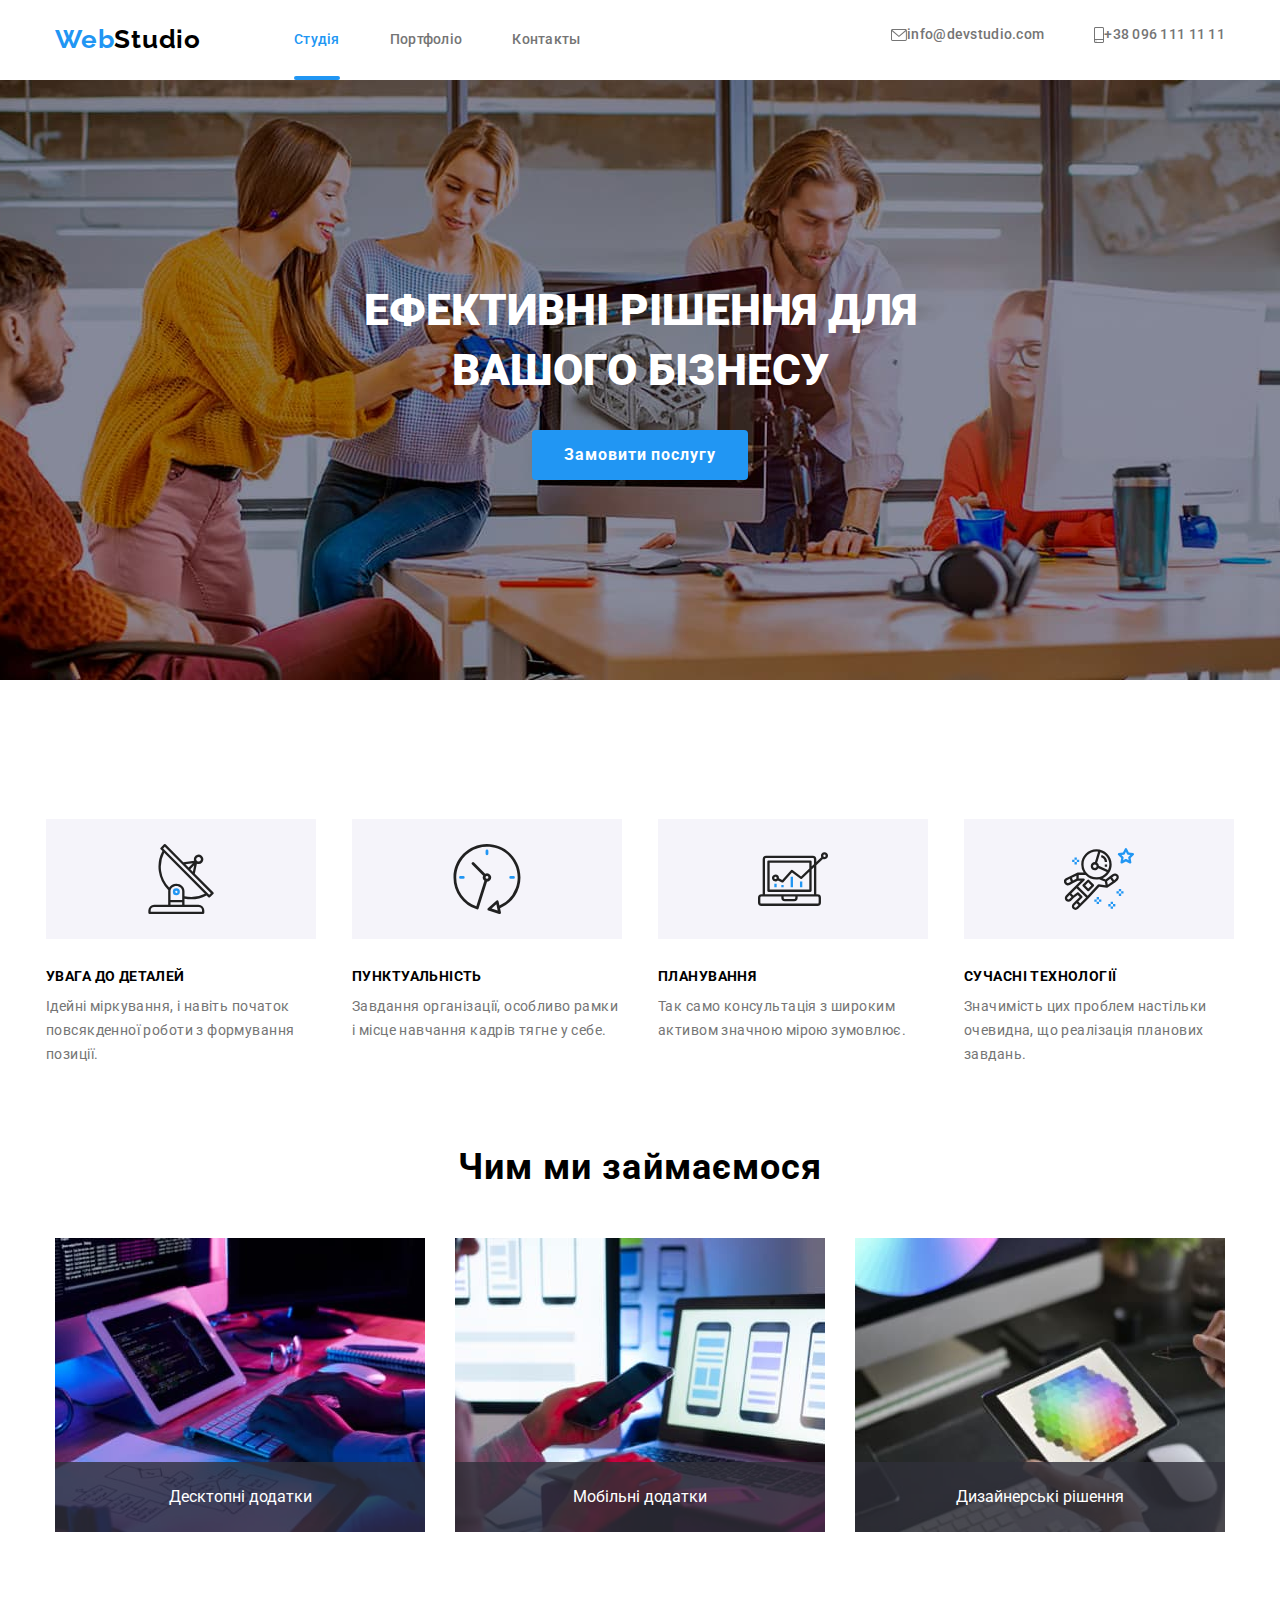
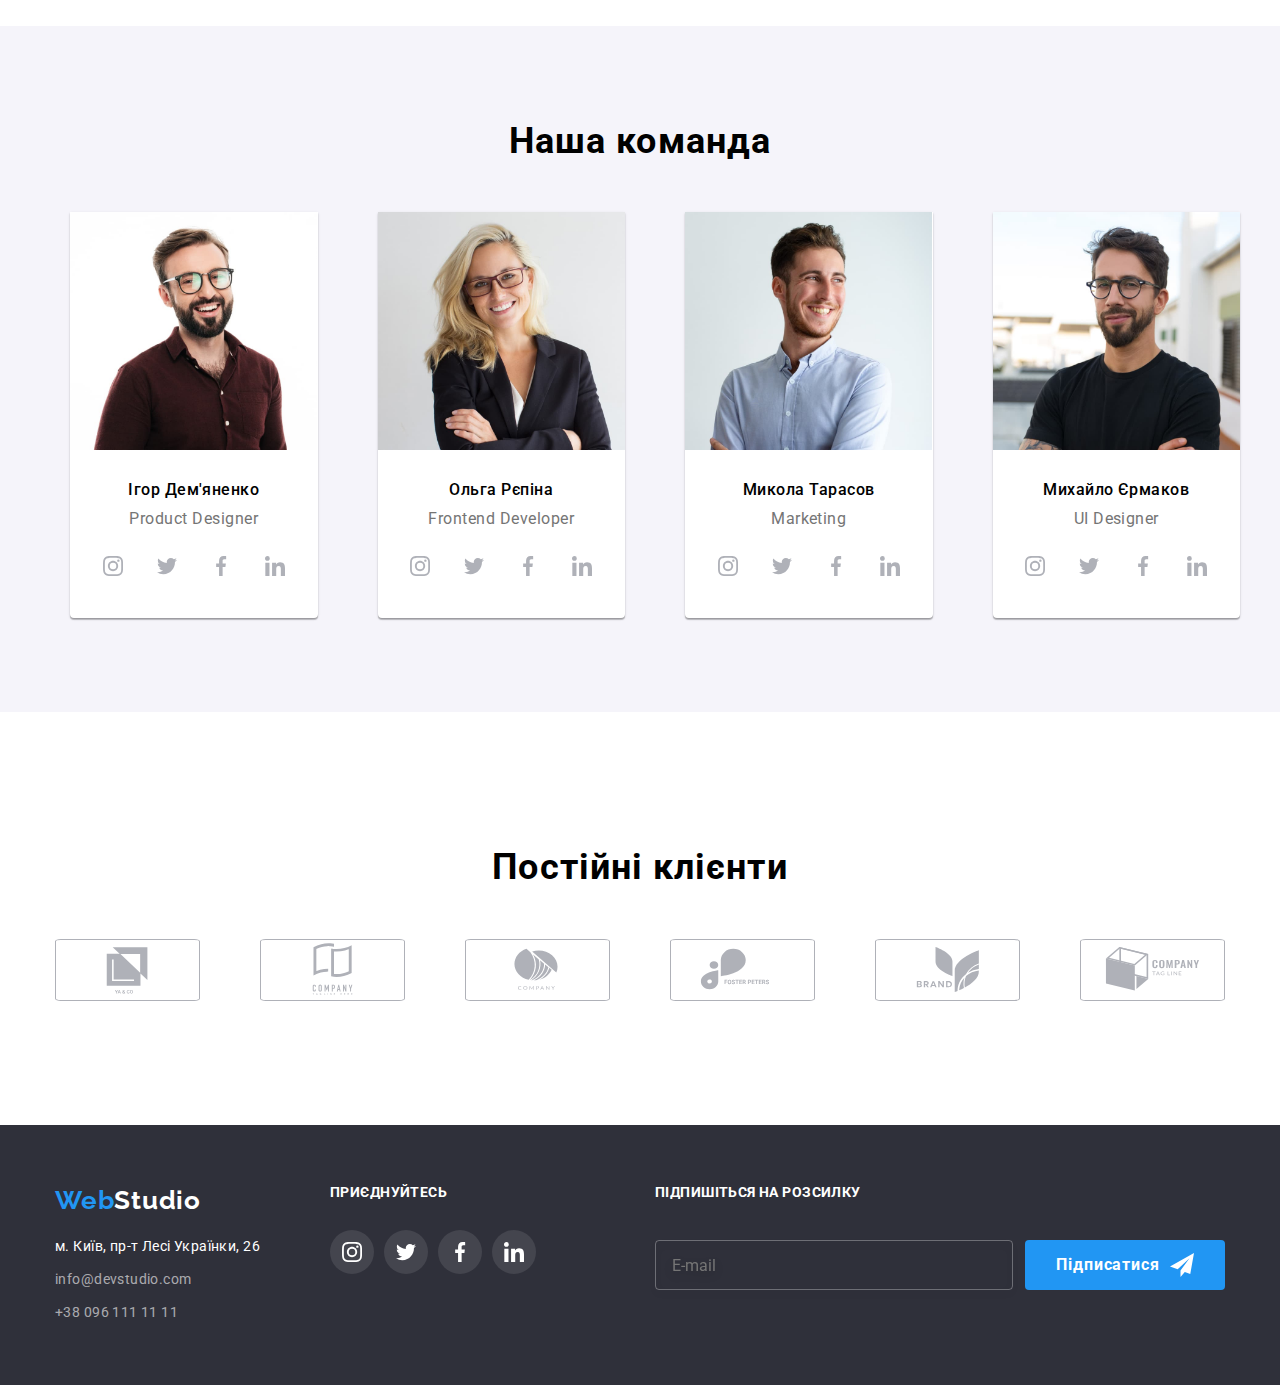
==== commit bddbf99c: "HW 8" ====
--- a/index.html
+++ b/index.html
@@ -216,7 +216,7 @@
               <div class="business-profiles__item">
                 <picture>
                   <source
-                    srcset="./images/box1 1x, ./images/box1@2x.jpg 2x"
+                    srcset="./images/box1.jpg 1x, ./images/box1@2x.jpg 2x"
                     media="(min-wiedh:1200px)"
                   />
 
@@ -237,12 +237,12 @@
               <div class="business-profiles__item">
                 <picture>
                   <source
-                    srcset="./images/box2 1x, ./images/box2@2x.jpg 2x"
+                    srcset="./images/box2.jpg 1x, ./images/box2@2x.jpg 2x"
                     media="(min-wiedh:1200px)"
                   />
 
                   <img
-                    srcset="./images/box2 2х.jpg"
+                    srcset="./images/box2.jpg"
                     src="./images/box2.jpg"
                     alt=""
                     width="370"
@@ -256,12 +256,12 @@
               <div class="business-profiles__item">
                 <picture>
                   <source
-                    srcset="./images/box3 1x, ./images/box3@2x.jpg 2x"
+                    srcset="./images/box3.jpg 1x, ./images/box3@2x.jpg 2x"
                     media="(min-wiedh:1200px)"
                   />
 
                   <img
-                    srcset="./images/box3 2х.jpg"
+                    srcset="./images/box3.jpg"
                     src="./images/box3.jpg"
                     alt=""
                     width="370"
--- a/CSS/main.min.css
+++ b/CSS/main.min.css
@@ -1 +1 @@
-:root{--color-web-blue: #2196f3;--color-text-main: #212121;--color-text-secondary: #757575;--color-fone: #f5f5f5;--transition-timing-cub: 250ms cubic-bezier(0.4, 0, 0.2, 1)}.visually-hidden{position:absolute;width:1px;height:1px;margin:-1px;padding:0;overflow:hidden;border:0;clip:rect(0 0 0 0)}.logo{padding-top:24px;padding-bottom:25px;margin-right:93px;font-family:"Raleway";font-style:normal;font-weight:700;font-size:26px;line-height:1.19;letter-spacing:.03em;color:#000;transition-property:color;transition-duration:250ms;transition-timing-function:cubic-bezier(0.4, 0, 0.2, 1)}.logo:hover,.logo:focus{color:var(--color-web-blue)}.logo__web{font-family:"Raleway";font-style:normal;font-weight:700;font-size:26px;line-height:1.19;letter-spacing:.03em;color:#2196f3}@media screen and (min-width: 280px){.logo{margin-left:0}}.container{padding-left:15px;padding-right:15px;width:100%}@media screen and (min-width: 480px){.container{display:flex;flex-direction:column;width:450px;margin-left:auto;margin-right:auto}}@media screen and (min-width: 768px){.container{width:738px}}@media screen and (min-width: 1200px){.container{width:1200px}}.btn:hover,.btn:focus{box-shadow:0px 4px 4px 0px rgba(0,0,0,.25);background-color:var(--color-web-blue);color:#fff}.btn{font-family:Roboto;font-weight:500;font-size:16px;line-height:1.63;text-align:center;letter-spacing:.03em;border-radius:4px;padding-left:22px;padding-right:22px;padding-top:6px;padding-bottom:6px;border:0px;background-color:#f5f4fa;color:#212121;cursor:pointer;transition:color var(--transition-timing-cub),background-color var(--transition-timing-cub),box-shadow var(--transition-timing-cub)}button{cursor:pointer}.link{font-weight:500;font-size:14px;line-height:1.14;letter-spacing:.02em;display:inline-block;color:var(--color-text-main);padding-top:32px;padding-bottom:32px}.link:hover,.link:focus{color:var(--color-web-blue)}.current{color:var(--color-web-blue)}h1,h2,h3,h4,p{margin-top:0;margin-bottom:0}ol,ul{margin-top:0;margin-bottom:0;padding-left:0}body{font-family:roboto,sans-serif}ul{list-style:none}a{text-decoration:none}img{display:block;max-width:100%;height:auto}.mobile-menu__container{display:flex;flex-direction:column;height:100vh;position:relative;padding-top:0px}.mobile-menu{position:fixed;top:0px;left:0px;width:100%;height:100%;z-index:100;background-color:#fff;opacity:0;visibility:hidden;pointer-events:none}.mobile-menu.is-open{opacity:1;visibility:visible;pointer-events:auto}.close-menu-btn-icon{width:40px;height:40px;fill:#212121}.close-menu-btn{position:absolute;top:10px;right:15px;padding:0px;background-color:rgba(0,0,0,0);border:none;line-height:0px}@media screen and (min-width: 768px){.mobile-menu{display:none}}.mobile-menu__contact-list{padding-bottom:32px}.mobile-menu__contact-list,.link{color:var(--color-text-main);transition-property:color;transition-duration:250ms;transition-timing-function:cubic-bezier(0.4, 0, 0.2, 1)}.mobile-menu__contact{margin-top:auto}.mobile-menu__contact-item{color:var(--color-text-secondary);fill:currentColor;font-size:24px;font-weight:500;font-size:14px;line-height:1.14;letter-spacing:.02em;transition:color var(--transition-timing-cub)}.mobile-menu__contact-item:hover,.mobile-menu__contact-item:focus{color:var(--color-web-blue)}.mobile-menu__contact-item-tel{margin-bottom:32px;color:var(--color-web-blue);font-size:34px;font-weight:500;line-height:1.18;letter-spacing:.02em;text-align:left}@media screen and (max-width: 767px){.icon-envelope{display:none}.icon-envelope .mobile-menu__pagination{display:flex}}@media screen and (min-width: 768px){.mobile-menu__contact-item{font-size:24px;font-weight:500;line-height:1.17;letter-spacing:.02em}.mobile-menu__contact-item:hover,.mobile-menu__contact-item:focus{color:var(--color-web-blue)}}.mobile-menu__social-network-item{color:var(--color-web-blue);font-size:18px;font-weight:500;line-height:1.22;letter-spacing:.02em}.mobile-menu__social-network-contact{display:flex;justify-content:space-between;padding-bottom:48px}.mobile-menu__social-network-contact :not(:last-child){border-right:1px solid rgba(33,33,33,.2);padding-right:10px}.mobile-menu__social-network-contact :not(:first-child){border-left:10px}.page-header__nav{display:flex;flex-direction:row}.contact:not(:last-child){margin-right:50px}@media screen and (max-width: 767px){.contact{display:none}}@media screen and (min-width: 768px){.contact{display:flex;align-items:center;margin-left:auto}}@media screen and (min-width: 1200px){.contact{display:block;margin-left:auto}}@media screen and (min-width: 1200px){.contact{display:flex;margin-left:auto}}.pagination__list{position:relative}.pagination :not(:last-child){margin-right:50px}@media screen and (max-width: 767px){.pagination{display:none}}@media screen and (min-width: 768px){.pagination{display:flex}}.open-mobile-menu-btn{line-height:0px;border:none;background-color:rgba(0,0,0,0);padding:0px}.open-mobile-menu-btn-icon{width:40px;height:40px}.open-mobile-menu-btn-icon:hover{fill:currentColor}@media screen and (min-width: 768px){.open-mobile-menu-btn-icon{display:none}}.contact :not(:last-child){margin-right:50px}.current.pagination__item{color:var(--color-web-blue)}.current.pagination__item::after{position:absolute;content:"";display:block;bottom:0;width:100%;height:4px;background-color:var(--color-web-blue);border-radius:2px}.current.mobile-menu__pagination-item{color:var(--color-web-blue)}.mobile-menu__pagination-item{color:var(--color-text-secondary);fill:currentColor;font-family:Roboto;font-size:40px;font-weight:500;line-height:1.18;letter-spacing:.02em;text-align:left;transition:color var(--transition-timing-cub)}.mobile-menu__pagination-item:hover,.mobile-menu__pagination-item:focus{color:var(--color-web-blue)}.pagination__item{display:flex;align-items:center;padding-top:32px;padding-bottom:32px;gap:10px;justify-content:flex-end;color:var(--color-text-secondary);fill:currentColor;font-weight:500;font-size:14px;line-height:1.14;letter-spacing:.02em;transition:color var(--transition-timing-cub)}.pagination__item:hover,.pagination__item:focus{color:var(--color-web-blue)}.contact__item{color:var(--color-text-secondary);fill:currentColor;font-weight:500;font-size:14px;line-height:1.14;letter-spacing:.02em;transition:color var(--transition-timing-cub)}.contact__item:hover,.contact__item:focus{color:var(--color-web-blue)}@media screen and (min-width: 768px){.contact__item{display:flex;align-items:center;margin-bottom:10px}}@media screen and (min-width: 1599px){.contact__item{display:flex;align-items:center;padding-top:32px;padding-bottom:32px;gap:10px;justify-content:flex-end}}@media screen and (max-width: 767px){.container.page-header{margin-bottom:0px;display:flex;flex-direction:row;justify-content:space-between}}.contact__list,.link{color:#757575;transition-property:color;transition-duration:250ms;transition-timing-function:cubic-bezier(0.4, 0, 0.2, 1)}@media screen and (min-width: 768px){.contact__list{display:block}}@media screen and (min-width: 768px){.contact__list{width:16px;height:12px}}@media screen and (min-width: 768px)and (max-width: 1199px){.page-header .tab{flex-direction:row}}.hero{margin-left:auto;margin-right:auto;background-color:#2f303a;background-image:linear-gradient(rgba(47, 48, 58, 0.4), rgba(47, 48, 58, 0.4)),url(../images/hero-mob.jpg);background-size:cover;background-position:center;background-repeat:no-repeat;margin-left:auto;margin-right:auto;text-align:center}@media screen and (min-device-pixel-ratio: 2),screen and (min-resolution: 192dpi),screen and (min-resolution: 2dppx){.hero{background-image:url(../images/hero-mob@2x.jpg)}}@media screen and (min-width: 768px){.hero{background-image:url(../images/hero-tab.jpg)}}@media screen and (min-width: 768px)and (min-device-pixel-ratio: 2)and (min-width: 768px),screen and (min-width: 768px)and (min-resolution: 192dpi)and (min-width: 768px),screen and (min-width: 768px)and (min-resolution: 2dppx)and (min-width: 768px){.hero{background-image:url(../images/hero-tab@2x.jpg)}}@media screen and (min-width: 1200px){.hero{background-image:url(../images/hero.jpg)}}@media screen and (min-device-pixel-ratio: 2)and (min-width: 1200px),screen and (min-resolution: 192dpi)and (min-width: 1200px),screen and (min-resolution: 2dppx)and (min-width: 1200px){.hero{background-image:url(../images/hero@2x.jpg)}}@media screen and (max-width: 767px){.hero__container{width:360;height:164px}}@media screen and (max-width: 767px)and (min-width: 1200px){.hero__container{padding-top:200px;padding-bottom:200px}}@media screen and (max-width: 767px){.hero{max-width:767px;padding-top:60px;padding-bottom:60px}}@media screen and (min-width: 768px){.hero{width:100%;padding-top:118px;padding-bottom:118px}}@media screen and (min-width: 768px)and (min-width: 1200px){.hero{width:100%;padding-top:200px;padding-bottom:200px}}.hero__title{text-align:center;text-transform:uppercase;margin-left:auto;margin-right:auto;margin-bottom:30px;font-size:16px;height:1.88;color:#fff}@media screen and (max-width: 1599px){.hero__title{font-size:26px;font-weight:900;line-height:1.61;width:360px;height:84px}}@media screen and (min-width: 1200px){.hero__title{font-size:44px;font-weight:900;font-size:44px;line-height:1.37;width:696px;height:120px}}.hero__button{font-size:16px;font-weight:700;line-height:1.88;cursor:pointer;border-radius:4px;align-items:flex-start;display:block;margin-left:auto;margin-right:auto;background-color:var(--color-web-blue);color:#fff;text-align:center;padding:10px 32px;border:0;letter-spacing:.06em;transition-property:color;transition-duration:250ms;transition-timing-function:cubic-bezier(0.4, 0, 0.2, 1)}.modal{width:100% px;height:536px;padding:40px;position:absolute;top:50%;left:50%;margin-left:15px;margin-right:15px;background-color:#fff;transform:translate(-50%, -50%) scale(1);transition:transform 250ms var(--transition-timing-cub)}@media screen and (min-width: 480px){.modal{width:450px;height:609px}}@media screen and (min-width: 1200px){.modal{width:100%;height:100%;padding:40px}}.footer-form__icon{margin-left:10px;width:24px;height:24px}.modal__checkbox{display:flex;align-items:center;justify-content:center;position:relative}.modal-check-imput-new{padding-right:7px;height:15px;width:16px;border-radius:0px;fill:#212121}textarea{height:120px;width:100%;padding-top:12px;padding-bottom:12px;padding-left:16px;padding-right:16px;border-radius:4px;resize:none;cursor:pointer;border:1px solid rgba(33,33,33,.2);transition:border-color var(--transition-timing-cub)}textarea:focus{border-color:var(--color-web-blue);outline:none}.modal__imput{border:box;display:block;border:1px solid rgba(33,33,33,.2);width:100%;height:40px;border-radius:4px;border:1px solid rgba(33,33,33,.2);padding-left:42px;transition:border-color var(--transition-timing-cub)}.modal__imput:focus{fill:var(--color-web-blue);outline:none;border-color:var(--color-web-blue)}.modal__icon{position:absolute;top:50%;left:12px;transform:translateY(-50%);fill:var(--color-text-main);transition:fill var(--transition-timing-cub)}.modal__imput:focus+.modal__icon{fill:var(--color-web-blue)}.contract{color:var(--color-web-blue);text-decoration:underline}@media screen and (min-width: 480px){.contract-term{color:var(--color-text-main);font-family:Roboto;font-size:12px;font-weight:400;line-height:14px;letter-spacing:.03em;text-align:left}}@media screen and (min-width: 1200px){.contract-term{font-family:Roboto;font-size:14px;font-weight:400;line-height:2;letter-spacing:.03em;text-align:left}}.chek-box{width:16px;height:15px;margin-right:7px;border:2px solid var(--color-text-main);fill:rgba(0,0,0,0);display:flex;align-items:center;justify-content:center;cursor:pointer;border-radius:3px;transition:border var(--transition-timing-cub),fill var(--transition-timing-cub)}.modal-check-imput:checked+.chek-box{fill:var(--color-web-blue);border:none}.modal__close-btn{height:30px;width:30px;border-radius:50%;position:absolute;top:8px;right:8px;border:rgba(0,0,0,.1);transition:fill 250ms var(--transition-timing-cub)}.modal__close-btn:hover{fill:var(--color-web-blue)}.modal__form{display:flex;flex-direction:column;align-content:center}.modal__title{margin-bottom:12px;color:#212121;font-family:Roboto;font-size:20px;font-weight:700;line-height:1.15;letter-spacing:.03em;text-align:center}input{cursor:pointer}.modal__label{display:flex;flex-direction:column;font-size:12px;font-weight:400;line-height:14px;letter-spacing:.01em;text-align:left;color:#757575;margin-bottom:4px}.modal__btn-icon{display:flex;border-radius:50%;padding:0px;border:rgba(0,0,0,.1)}.icon-send{padding-left:10px;padding-right:10px;display:block;padding:0px;fill:#fff;border:none}.send{margin-left:auto;margin-right:auto;margin-top:30px;margin-bottom:40px;width:200px;height:50px;background-color:var(--color-web-blue);color:#fff;box-shadow:0px 4px 4px rgba(0,0,0,.15);border-radius:4px;border:var(--color-web-blue)}.imput-textarea{margin-bottom:20px}.modal__name{padding:0px;margin-bottom:10px;position:relative}.backdrop{position:fixed;top:0px;left:0px;background-color:rgba(0,0,0,.2);width:100%;height:100%;z-index:100500;transition:opacity var(--transition-timing-cub),visibility var(--transition-timing-cub)}.backdrop.is-hidden{visibility:hidden;opacity:0;pointer-events:none}.backdrop.is-hidden.modal{transform:translate(-50%, -50%) scale(0)}@media screen and (min-width: 480px){.our-features{padding-bottom:60px}}@media screen and (min-width: 768px){.our-features{padding-bottom:60px}}@media screen and (min-width: 1200px){.our-features{padding-top:94px;padding-bottom:94px}}.our-features__img{display:flex;background-color:#f5f4fa;height:120px;align-items:center;justify-content:center;margin-bottom:30px}@media screen and (min-width: 480px){.our-features__list{padding-top:60px}}@media screen and (min-width: 768px){.our-features__list{display:flex;flex-wrap:wrap;justify-content:space-evenly;margin-top:60px;margin:-15px}}@media screen and (min-width: 1200px){.our-features__list{display:flex;gap:30px}}.our-features__item{width:270px}@media screen and (max-width: 767px){.our-features__item{width:100%}}@media screen and (min-width: 768px)and (max-width: 1199){.our-features__item{margin:15px;width:calc((100% - 60px)/2)}}.our-features__subject{margin-bottom:10px;font-weight:700;font-size:14px;line-height:1.14;letter-spacing:.03em}.our-features__text{display:flex;color:var(--color-text-secondary);font-weight:400;font-size:14px;line-height:1.71;letter-spacing:.03em}.business-profiles{padding-bottom:94px}@media screen and (max-width: 1199px){.business-profiles{display:none}}@media screen and (min-width: 1200px){.regular-customers{padding-top:94px;padding-bottom:94px}}.team{background-color:#f5f4fa;padding-top:94px;padding-bottom:94px}@media screen and (max-width: 479px){.team :not(last-child){padding-bottom:60px}}.team__name{padding-top:30px;margin-bottom:10px;font-weight:500;font-size:16px;line-height:1.19;text-align:center;letter-spacing:.03em}.team__profession{margin-bottom:16px;color:var(--color-text-secondary);font-weight:400;font-size:16px;line-height:1.19;text-align:center;letter-spacing:.03em}.list-networks__icon{fill:currentColor}.list-networks__icon:hover{fill:currentColor}@media screen and (min-width: 1200px){.business-profiles__list{display:flex;gap:30px}}.business-profiles__item{position:relative}@media screen and (min-width: 1200px){.business-profiles__item{display:flex;align-content:center;justify-content:center}}.business-profiles__title{padding-bottom:0px;font-weight:700;font-size:36px;line-height:1.17;text-align:center;letter-spacing:.03em;margin-bottom:50px}.team__title{padding-bottom:0px;font-weight:700;font-size:36px;line-height:1.17;text-align:center;letter-spacing:.03em;margin-bottom:50px}.business-profiles__text{background-color:rgba(47,48,58,.8);display:flex;justify-content:center;align-items:center;height:70px;width:100%;color:#fff;position:absolute;bottom:0}@media screen and (min-width: 768px){.team__list{display:flex;flex-wrap:wrap;margin:-15px}}@media screen and (min-width: 1200px){.team__list{display:flex;gap:30px;flex-wrap:nowrap;gap:30px}}.team__item{box-shadow:0px 1px 3px rgba(0,0,0,.12),0px 1px 1px rgba(0,0,0,.14),0px 2px 1px rgba(0,0,0,.2);border-top-left-radius:4%;border-radius:0px 0px 4px 4px;background-color:#fff;margin-bottom:30px}@media screen and (max-width: 767px){.team__item:last-child{margin-bottom:0px}}@media screen and (min-width: 768px){.team__item{margin:15px;width:calc((100% - 60px)/2)}}.icon-networks{width:20px;height:20px}.list-networks__link{align-items:center;justify-content:center;display:flex;color:#afb1b8;column-gap:10px;background-color:rgba(255,255,255,.1);transition-property:background-color,color;transition-duration:250ms;transition-timing-function:cubic-bezier(0.4, 0, 0.2, 1)}.list-networks__link:hover{background-color:var(--color-web-blue);color:#fff}@media screen and (min-width: 480px){.client{padding-bottom:30px;width:calc((100% - 60px)/2);margin:15px}}@media screen and (min-width: 768px){.client{margin:15px;width:calc((100% - 90px)/3)}}@media screen and (min-width: 768px)and (min-width: 1200px){.client{width:170px;height:92px}}.regular-customers__title{padding-bottom:50px;text-align:center;padding-top:40px;padding-bottom:0px;font-weight:700;font-size:36px;line-height:1.17;text-align:center;letter-spacing:.03em;margin-bottom:50px}@media screen and (min-width: 768px){.client-list{display:inline-block;text-align:center}.client__icon{width:100%}}@media screen and (min-width: 1200px){.client-list{box-sizing:border-box;display:flex;justify-content:center;gap:30px}}.client-list{box-sizing:border-box;display:flex;flex-wrap:wrap}@media screen and (min-width: 480px){.client-list{margin:-15px}}@media screen and (min-width: 767px){.client-list{margin:-15px}}@media screen and (min-width: 1200px){.client-list{flex-wrap:nowrap}}.client__list{color:#afb1b8;display:flex;justify-content:center;align-items:center;width:100%;height:100%;border:1px solid #afb1b8;border-radius:4%;transition-property:color,border-color;transition-duration:250ms;transition-timing-function:cubic-bezier(0.4, 0, 0.2, 1)}.client__list:hover,.client__list:focus{color:var(--color-web-blue);border-color:var(--color-web-blue)}@media screen and (max-width: 767px){.client__list{flex-wrap:wrap}}@media screen and (min-width: 1200px){.client__list{box-sizing:border-box;display:flex;gap:30px;justify-content:center}}.client__icon{fill:currentColor;width:106px;height:60px}.client__icon:hover,.client__icon:focus{fill:#2196f3}.menu-portfolio-btn{margin-bottom:50px;display:flex;justify-content:center;gap:8px;color:var(--color-text-main);transform:color var(--transition-timing-cub)}.menu-portfolio-btn:hover,.menu-portfolio-btn:focus{color:var(--color-web-blue)}@media screen and (max-width: 767px){.menu-portfolio-btn{flex-direction:row;flex-wrap:wrap;justify-content:start}}.portfolio{padding-top:94px;padding-bottom:94px}.container-home{padding-top:94px;padding-bottom:94px}.portf-h-invis{position:absolute;width:1px;height:1px;margin:-1px;border:0;padding:0;white-space:nowrap;clip-path:inset(100%);clip:rect(0 0 0 0);overflow:hidden}.portf-h-invis{text-align:center}.projects-h{margin-bottom:4px;color:var(--color-text-main);font-weight:700;font-size:18px;line-height:2;letter-spacing:.06em}.projects-p{color:var(--color-text-secondary);font-weight:400;font-size:16px;line-height:1.19;letter-spacing:.03em}.projects{display:flex;flex-wrap:wrap;gap:30px}@media screen and (max-width: 767px){.projects{flex-wrap:wrap;justify-content:center;border:1px solid #eee}}@media screen and (min-width: 768px){.projects{margin:-15px;justify-content:center}.projects :last-child{margin-right:auto}}.projects__list{width:370px;transition-property:color;transition-duration:250ms;transition-timing-function:cubic-bezier(0.4, 0, 0.2, 1)}.projects__list:hover,.projects__list:focus{box-shadow:0px 4px 4px 0px rgba(0,0,0,.25)}@media screen and (min-width: 768px){.projects__list{width:calc((100% - 60px)/2)}}.projects__item{display:block;box-sizing:border-box;background:#fff;transition:box-shadow var(--transition-timing-cub)}.projects__item:hover,.projects__item:focus{box-shadow:cubic-bezier(0.4, 0, 0.2, 1),rgba(0,0,0,.25)}.projects__card{position:relative;overflow:hidden}.overlay{position:absolute;font-family:Roboto;font-size:18px;font-weight:400;line-height:1.56;letter-spacing:.03em;text-align:left;width:100%;height:100%;padding-top:63px;padding-bottom:63px;padding-left:24px;padding-right:24px;top:0;left:0;color:#fff;background-color:rgba(33,150,243,.9);overflow-y:auto;transform:translateY(101%);transition:transform 250ms cubic-bezier(0.4, 0, 0.2, 1)}.projects__item:hover .overlay,.projects__item:focus .overlay{transform:translateY(0%)}.person{padding:20px 24px;border-left:1px solid #ececec;border-right:1px solid #ececec}.footer{background-color:#2f303a;padding-top:60px;padding-bottom:60px}.address__item{color:rgba(255,255,255,.6)}.address__item:hover,.address__item:focus{color:var(--color-web-blue)}.social-networks__icon{fill:#fff}.social{align-items:baseline;display:inline-block;border:#fff;text-align:center;width:44px;height:44px;border-radius:50%}.social-networks__list{padding-bottom:30px;justify-content:center;display:flex;gap:10px}.list-networks{padding-bottom:30px;justify-content:center;display:flex;gap:10px}.social-networks{margin-left:auto;gap:10px;border-radius:50%}.address__maps{color:#fff;font-style:normal;font-weight:400;font-size:14px;line-height:1.71;letter-spacing:.03em;transition:color var(--transition-timing-cub)}.address__maps:hover{color:var(--color-web-blue)}.address__item{font-style:normal;font-weight:400;font-size:14px;line-height:1.7;letter-spacing:.03em;transition-property:color;transition-duration:250ms;transition-timing-function:cubic-bezier(0.4, 0, 0.2, 1)}.address__list :not(:last-child){margin-bottom:9px}@media screen and (min-width: 480px){.address__list{display:flex;flex-direction:column;align-items:center}}.logo__studio{color:#fff}.footer-form{margin-left:auto}@media screen and (min-width: 480px){.footer-form{display:flex;flex-direction:column;margin:0}}.footer-form__text{display:flex;justify-content:center;margin-bottom:20px;color:#fff;text-transform:uppercase;font-family:Roboto;font-size:14px;font-weight:700;line-height:1.14;letter-spacing:.03em;text-align:left}@media screen and (max-width: 11999px){.footer-form__text{margin:0;padding-bottom:20px}}@media screen and (max-width: 1199px){.footer-form__wind{display:flex;flex-direction:column;align-items:center}}.footer-form__imput{border-radius:4px;padding-left:16px;padding-top:15px;padding-bottom:15px;margin:0px;width:358px;height:50px;margin-right:12px;border:1px solid rgba(255,255,255,.3);filter:drop-shadow(0px 4px 4px rgba(0, 0, 0, 0.15));background:rgba(0,0,0,0);color:rgba(255,255,255,.6)}@media screen and (max-width: 1199px){.footer-form__imput{margin-right:auto;margin-left:auto;margin-bottom:20px}}.footer-form__btn{display:flex;align-items:center;justify-content:center;cursor:pointer;width:200px;height:50px;border-radius:4px;border:none;font-family:Roboto;font-size:16px;font-weight:700;line-height:30px;letter-spacing:.06em;text-align:center;color:#fff;background-color:var(--color-web-blue)}.footer-form__subscription{font-family:Roboto;font-size:16px;font-weight:700;line-height:1.88;letter-spacing:.06em;text-align:center}.social-networks__text{text-transform:uppercase;letter-spacing:.03em;font-weight:700;margin-bottom:20px;font-size:14px;line-height:1.14;color:#fff}@media screen and (max-width: 767px){.footer__logo{padding:0;display:inline-block;margin-left:auto;margin-right:auto;margin-bottom:20px}.footer__container-address{display:flex;flex-direction:column}.address{display:flex;justify-content:center;padding-bottom:60px}.social-networks__text{display:block;text-align:center;padding-bottom:20px}.footer-form__imput{padding-bottom:20px}}@media screen and (min-width: 1200px){.address{display:flex}.footer__logo{padding:0;display:inline-block;margin-bottom:20px;margin-right:0px}.footer{background-color:#2f303a;padding-top:60px;padding-bottom:60px}.address__item{color:rgba(255,255,255,.6)}.address__item:hover,.address__item:focus{color:var(--color-web-blue)}.social-networks__icon{fill:#fff}.social{align-items:baseline;display:inline-block;border:#fff;text-align:center;width:44px;height:44px;border-radius:50%}.social-networks__list{padding-bottom:30px;justify-content:center;display:flex;gap:10px}.list-networks{padding-bottom:30px;justify-content:center;display:flex;gap:10px}.social-networks{text-align:center;display:flex;width:44px;height:44px;gap:10px;border-radius:50%}.address__maps{color:#fff;font-style:normal;font-weight:400;font-size:14px;line-height:1.71;letter-spacing:.03em;transition:color var(--transition-timing-cub)}.address__maps:hover{color:var(--color-web-blue)}.address__item{font-style:normal;font-weight:400;font-size:14px;line-height:1.7;letter-spacing:.03em;transition-property:color;transition-duration:250ms;transition-timing-function:cubic-bezier(0.4, 0, 0.2, 1)}.address__list :not(:last-child){margin-bottom:9px}.logo__studio{color:#fff}.footer-form{margin-left:auto}.footer-form__text{display:block;margin-bottom:20px;color:#fff;text-transform:uppercase;font-family:Roboto;font-size:14px;font-weight:700;line-height:1.14;letter-spacing:.03em;text-align:left}.footer-form__wind{display:flex}.footer-form__imput{border-radius:4px;padding-left:16px;padding-top:15px;padding-bottom:15px;margin:0px;width:358px;height:50px;margin-right:12px;border:1px solid rgba(255,255,255,.3);filter:drop-shadow(0px 4px 4px rgba(0, 0, 0, 0.15));background:rgba(0,0,0,0);color:rgba(255,255,255,.6)}.footer-form__btn{display:flex;align-items:center;justify-content:center;cursor:pointer;width:200px;height:50px;border-radius:4px;border:none;font-family:Roboto;font-size:16px;font-weight:700;line-height:30px;letter-spacing:.06em;text-align:center;color:#fff;background-color:var(--color-web-blue)}.footer-form__subscription{font-family:Roboto;font-size:16px;font-weight:700;line-height:1.88;letter-spacing:.06em;text-align:center}.footer__logo{padding:0;display:inline-block;margin-bottom:20px;margin-right:0px}.address{display:flex}.social-networks{border:0px;width:206px;height:80px;display:flex;flex-direction:column;margin-left:70px}.social-networks__link{height:44px;width:44px;align-items:center;justify-content:center;display:flex;color:#757575;column-gap:10px;background-color:rgba(255,255,255,.1);border-radius:50%;transition-property:background-color;transition-duration:250ms;transition-timing-function:cubic-bezier(0.4, 0, 0.2, 1)}.social-networks__link:hover{background-color:var(--color-web-blue)}.social-link{width:44px;height:44px;border-radius:50%}.footer__container{align-items:baseline;display:flex}.social-networks__text{text-transform:uppercase;letter-spacing:.03em;font-weight:700;margin-bottom:20px;margin-right:auto;font-size:14px;line-height:1.14;color:#fff}}.social-networks__link{height:44px;width:44px;align-items:center;justify-content:center;display:flex;color:#757575;column-gap:10px;background-color:rgba(255,255,255,.1);border-radius:50%;transition-property:background-color;transition-duration:250ms;transition-timing-function:cubic-bezier(0.4, 0, 0.2, 1)}.social-networks__link:hover{background-color:var(--color-web-blue)}.social-link{width:44px;height:44px;border-radius:50%}@media screen and (max-width: 767px){.footer__container{display:flex;flex-direction:column}}@media screen and (min-width: 1200px){.social-networks{border:0px;width:206px;height:80px;display:flex;flex-direction:column;margin-left:70px}.footer__container{align-items:baseline;display:flex;flex-direction:row;align-items:flex-start}}@media screen and (min-width: 768px){.footer__container-address{display:flex;flex-direction:column;align-items:flex-start}}@media screen and (min-width: 768px){.footer__container-address-social-networks{display:flex;align-items:center}}@media screen and (min-width: 1200px){.footer__container-address-social-networks{align-items:flex-start}}.social-networks__text{text-transform:uppercase;letter-spacing:.03em;font-weight:700;margin-bottom:20px;margin-right:auto;font-size:14px;line-height:1.14;color:#fff}/*# sourceMappingURL=main.min.css.map */+:root{--color-web-blue: #2196f3;--color-text-main: #212121;--color-text-secondary: #757575;--color-fone: #f5f5f5;--transition-timing-cub: 250ms cubic-bezier(0.4, 0, 0.2, 1)}.visually-hidden{position:absolute;width:1px;height:1px;margin:-1px;padding:0;overflow:hidden;border:0;clip:rect(0 0 0 0)}.logo{padding-top:24px;padding-bottom:25px;margin-right:93px;font-family:"Raleway";font-style:normal;font-weight:700;letter-spacing:.03em;color:#000;transition-property:color;transition-duration:250ms;transition-timing-function:cubic-bezier(0.4, 0, 0.2, 1)}@media screen and (max-width: 1199px){.logo{font-size:24px;font-weight:700;line-height:1.17;letter-spacing:.03em;text-align:left;font-size:24px;font-weight:400;line-height:33px;letter-spacing:.03em;text-align:left}}@media screen and (min-width: 1200px){.logo{font-size:26px;line-height:1.19}}.logo:hover,.logo:focus{color:var(--color-web-blue)}.logo__web{font-family:"Raleway";font-style:normal;font-weight:700;font-size:26px;line-height:1.19;letter-spacing:.03em;color:#2196f3}@media screen and (min-width: 280px){.logo{margin-left:0}}.container{padding-left:15px;padding-right:15px;width:100%}@media screen and (min-width: 480px){.container{display:flex;flex-direction:column;width:450px;margin-left:auto;margin-right:auto}}@media screen and (min-width: 768px){.container{width:768px}}@media screen and (min-width: 1200px){.container{width:1200px}}.btn:hover,.btn:focus{box-shadow:0px 4px 4px 0px rgba(0,0,0,.25);background-color:var(--color-web-blue);color:#fff}.btn{font-family:Roboto;font-weight:500;font-size:16px;line-height:1.63;text-align:center;letter-spacing:.03em;border-radius:4px;padding-left:22px;padding-right:22px;padding-top:6px;padding-bottom:6px;border:0px;background-color:#f5f4fa;color:#212121;cursor:pointer;transition:color var(--transition-timing-cub),background-color var(--transition-timing-cub),box-shadow var(--transition-timing-cub)}button{cursor:pointer}.link{font-weight:500;font-size:14px;line-height:1.14;letter-spacing:.02em;display:inline-block;color:var(--color-text-main);padding-top:32px;padding-bottom:32px}.link:hover,.link:focus{color:var(--color-web-blue)}.current{color:var(--color-web-blue)}h1,h2,h3,h4,p{margin-top:0;margin-bottom:0}ol,ul{margin-top:0;margin-bottom:0;padding-left:0}body{font-family:roboto,sans-serif}ul{list-style:none}a{text-decoration:none}img{display:block;max-width:100%;height:auto}.mobile-menu__container{display:flex;flex-direction:column;height:100vh;position:relative;padding-top:0px}.mobile-menu{position:fixed;top:0px;left:0px;width:100%;height:100%;z-index:100;background-color:#fff;opacity:0;visibility:hidden;pointer-events:none}.mobile-menu.is-open{opacity:1;visibility:visible;pointer-events:auto}.close-menu-btn-icon{width:40px;height:40px;fill:#212121;transition:fill 250ms var(--transition-timing-cub)}.close-menu-btn-icon:hover{fill:var(--color-web-blue)}.close-menu-btn{position:absolute;top:10px;right:15px;padding:0px;background-color:rgba(0,0,0,0);border:none;line-height:0px}@media screen and (min-width: 768px){.mobile-menu{display:none}}.mobile-menu__contact-list{padding-bottom:32px}.mobile-menu__contact-list,.link{color:var(--color-text-main);transition-property:color;transition-duration:250ms;transition-timing-function:cubic-bezier(0.4, 0, 0.2, 1)}.mobile-menu__contact{margin-top:auto}.mobile-menu__contact-item{color:var(--color-text-secondary);fill:currentColor;font-size:24px;font-weight:500;font-size:14px;line-height:1.14;letter-spacing:.02em;transition:color var(--transition-timing-cub)}.mobile-menu__contact-item:hover,.mobile-menu__contact-item:focus{color:var(--color-web-blue)}.mobile-menu__contact-item-tel{margin-bottom:32px;color:var(--color-web-blue);font-size:34px;font-weight:500;line-height:1.18;letter-spacing:.02em;text-align:left}@media screen and (max-width: 767px){.icon-envelope{display:none}.icon-envelope .mobile-menu__pagination{display:flex}}@media screen and (min-width: 768px){.mobile-menu__contact-item{font-size:24px;font-weight:500;line-height:1.17;letter-spacing:.02em}.mobile-menu__contact-item:hover,.mobile-menu__contact-item:focus{color:var(--color-web-blue)}}.mobile-menu__social-network-item{color:var(--color-web-blue);font-size:18px;font-weight:500;line-height:1.22;letter-spacing:.02em}.mobile-menu__social-network-contact{display:flex;justify-content:space-between;padding-bottom:48px}.mobile-menu__social-network-contact :not(:last-child){border-right:1px solid rgba(33,33,33,.2);padding-right:10px}.mobile-menu__social-network-contact :not(:first-child){border-left:10px}.page-header__nav{display:flex;flex-direction:row}@media screen and (max-width: 767px){.contact{display:none}}@media screen and (min-width: 768px){.contact{display:flex;align-items:center;align-items:flex-start;flex-direction:column;justify-content:center}}@media screen and (min-width: 1200px){.contact{display:flex;margin-left:auto;flex-direction:row;align-items:center}.contact :not(:last-child){margin-right:50px}}.pagination__list{position:relative}.pagination :not(:last-child){margin-right:50px}@media screen and (max-width: 767px){.pagination{display:none}}@media screen and (min-width: 768px){.pagination{display:flex}}.open-mobile-menu-btn{line-height:0px;border:none;background-color:rgba(0,0,0,0);padding:0px}.open-mobile-menu-btn-icon{width:40px;height:40px}.open-mobile-menu-btn-icon:hover{fill:currentColor}@media screen and (min-width: 768px){.open-mobile-menu-btn-icon{display:none}}.current.pagination__item{color:var(--color-web-blue)}.current.pagination__item::after{position:absolute;content:"";display:block;bottom:0;width:100%;height:4px;background-color:var(--color-web-blue);border-radius:2px}.current.mobile-menu__pagination-item{color:var(--color-web-blue)}.mobile-menu__pagination-item{color:var(--color-text-secondary);fill:currentColor;font-family:Roboto;font-size:40px;font-weight:500;line-height:1.18;letter-spacing:.02em;text-align:left;transition:color var(--transition-timing-cub)}.mobile-menu__pagination-item:hover,.mobile-menu__pagination-item:focus{color:var(--color-web-blue)}.pagination__item{display:flex;align-items:center;padding-top:32px;padding-bottom:32px;gap:10px;justify-content:flex-end;color:var(--color-text-secondary);fill:currentColor;font-weight:500;font-size:14px;line-height:1.14;letter-spacing:.02em;transition:color var(--transition-timing-cub)}.pagination__item:hover,.pagination__item:focus{color:var(--color-web-blue)}.contact__item{color:var(--color-text-secondary);fill:currentColor;font-weight:500;font-size:14px;line-height:1.14;letter-spacing:.02em;transition:color var(--transition-timing-cub)}.contact__item:hover,.contact__item:focus{color:var(--color-web-blue)}@media screen and (min-width: 768px){.contact__item{display:flex;align-items:center;margin-bottom:10px}}@media screen and (min-width: 1599px){.contact__item{display:flex;align-items:center;padding-top:32px;padding-bottom:32px;gap:10px;justify-content:flex-end}}@media screen and (max-width: 767px){.container.page-header{margin-bottom:0px;display:flex;flex-direction:row;justify-content:space-between}}.contact__list,.link{color:#757575;transition-property:color;transition-duration:250ms;transition-timing-function:cubic-bezier(0.4, 0, 0.2, 1)}@media screen and (min-width: 768px){.contact__list{display:block}}@media screen and (min-width: 768px)and (max-width: 1199px){.page-header .tab{flex-direction:row}}.hero{margin-left:auto;margin-right:auto;background-color:#2f303a;background-image:linear-gradient(rgba(47, 48, 58, 0.4), rgba(47, 48, 58, 0.4)),url(../images/hero-mob.jpg);background-size:cover;background-position:center;background-repeat:no-repeat;margin-left:auto;margin-right:auto;text-align:center}@media screen and (min-device-pixel-ratio: 2),screen and (min-resolution: 192dpi),screen and (min-resolution: 2dppx){.hero{background-image:url(../images/hero-mob@2x.jpg)}}@media screen and (min-width: 768px){.hero{background-image:url(../images/hero-tab.jpg)}}@media screen and (min-width: 768px)and (min-device-pixel-ratio: 2)and (min-width: 768px),screen and (min-width: 768px)and (min-resolution: 192dpi)and (min-width: 768px),screen and (min-width: 768px)and (min-resolution: 2dppx)and (min-width: 768px){.hero{background-image:url(../images/hero-tab@2x.jpg)}}@media screen and (min-width: 1200px){.hero{background-image:url(../images/hero.jpg)}}@media screen and (min-device-pixel-ratio: 2)and (min-width: 1200px),screen and (min-resolution: 192dpi)and (min-width: 1200px),screen and (min-resolution: 2dppx)and (min-width: 1200px){.hero{background-image:url(../images/hero@2x.jpg)}}@media screen and (max-width: 767px){.hero__container{width:360;height:164px}}@media screen and (max-width: 767px)and (min-width: 1200px){.hero__container{padding-top:200px;padding-bottom:200px}}@media screen and (max-width: 767px){.hero{max-width:767px;padding-top:60px;padding-bottom:60px}}@media screen and (min-width: 768px){.hero{width:100%;padding-top:118px;padding-bottom:118px}}@media screen and (min-width: 768px)and (min-width: 1200px){.hero{width:100%;padding-top:200px;padding-bottom:200px}}.hero__title{text-align:center;text-transform:uppercase;margin-left:auto;margin-right:auto;margin-bottom:30px;font-size:16px;height:1.88;color:#fff}@media screen and (max-width: 1599px){.hero__title{font-size:26px;font-weight:900;line-height:1.61;width:360px;height:84px}}@media screen and (min-width: 1200px){.hero__title{font-size:44px;font-weight:900;font-size:44px;line-height:1.37;width:696px;height:120px}}.hero__button{font-size:16px;font-weight:700;line-height:1.88;cursor:pointer;border-radius:4px;align-items:flex-start;display:block;margin-left:auto;margin-right:auto;background-color:var(--color-web-blue);color:#fff;text-align:center;padding:10px 32px;border:0;letter-spacing:.06em;transition-property:color;transition-duration:250ms;transition-timing-function:cubic-bezier(0.4, 0, 0.2, 1)}.modal{width:100% px;height:536px;padding:40px;position:absolute;top:50%;left:50%;margin-left:15px;margin-right:15px;background-color:#fff;transform:translate(-50%, -50%) scale(1);transition:transform 250ms var(--transition-timing-cub)}@media screen and (min-width: 480px){.modal{width:450px;height:609px}}@media screen and (min-width: 1200px){.modal{width:100%;height:100%;padding:40px}}.footer-form__icon{margin-left:10px;width:24px;height:24px}.modal__checkbox{display:flex;align-items:center;justify-content:center;position:relative}.modal-check-imput-new{padding-right:7px;height:15px;width:16px;border-radius:0px;fill:#212121}textarea{height:120px;width:100%;padding-top:12px;padding-bottom:12px;padding-left:16px;padding-right:16px;border-radius:4px;resize:none;cursor:pointer;border:1px solid rgba(33,33,33,.2);transition:border-color var(--transition-timing-cub)}textarea:focus{border-color:var(--color-web-blue);outline:none}.modal__imput{border:box;display:block;border:1px solid rgba(33,33,33,.2);width:100%;height:40px;border-radius:4px;border:1px solid rgba(33,33,33,.2);padding-left:42px;transition:border-color var(--transition-timing-cub)}.modal__imput:focus{fill:var(--color-web-blue);outline:none;border-color:var(--color-web-blue)}.modal__icon{position:absolute;top:50%;left:12px;transform:translateY(-50%);fill:var(--color-text-main);transition:fill var(--transition-timing-cub)}.modal__imput:focus+.modal__icon{fill:var(--color-web-blue)}.contract{color:var(--color-web-blue);text-decoration:underline}@media screen and (min-width: 480px){.contract-term{color:var(--color-text-main);font-family:Roboto;font-size:12px;font-weight:400;line-height:14px;letter-spacing:.03em;text-align:left}}@media screen and (min-width: 1200px){.contract-term{font-family:Roboto;font-size:14px;font-weight:400;line-height:2;letter-spacing:.03em;text-align:left}}.chek-box{width:16px;height:15px;margin-right:7px;border:2px solid var(--color-text-main);fill:rgba(0,0,0,0);display:flex;align-items:center;justify-content:center;cursor:pointer;border-radius:3px;transition:border var(--transition-timing-cub),fill var(--transition-timing-cub)}.modal-check-imput:checked+.chek-box{fill:var(--color-web-blue);border:none}.modal__close-btn{height:30px;width:30px;border-radius:50%;position:absolute;top:8px;right:8px;border:rgba(0,0,0,.1);transition:fill 250ms var(--transition-timing-cub)}.modal__close-btn:hover{fill:var(--color-web-blue)}.modal__form{display:flex;flex-direction:column;align-content:center}.modal__title{margin-bottom:12px;color:#212121;font-family:Roboto;font-size:20px;font-weight:700;line-height:1.15;letter-spacing:.03em;text-align:center}input{cursor:pointer}.modal__label{display:flex;flex-direction:column;font-size:12px;font-weight:400;line-height:14px;letter-spacing:.01em;text-align:left;color:#757575;margin-bottom:4px}.modal__btn-icon{display:flex;border-radius:50%;padding:0px;border:rgba(0,0,0,.1)}.icon-send{padding-left:10px;padding-right:10px;display:block;padding:0px;fill:#fff;border:none}.send{margin-left:auto;margin-right:auto;margin-top:30px;margin-bottom:40px;width:200px;height:50px;background-color:var(--color-web-blue);color:#fff;box-shadow:0px 4px 4px rgba(0,0,0,.15);border-radius:4px;border:var(--color-web-blue)}.imput-textarea{margin-bottom:20px}.modal__name{padding:0px;margin-bottom:10px;position:relative}.backdrop{position:fixed;top:0px;left:0px;background-color:rgba(0,0,0,.2);width:100%;height:100%;z-index:100500;transition:opacity var(--transition-timing-cub),visibility var(--transition-timing-cub)}.backdrop.is-hidden{visibility:hidden;opacity:0;pointer-events:none}.backdrop.is-hidden.modal{transform:translate(-50%, -50%) scale(0)}@media screen and (min-width: 480px){.our-features{padding-bottom:60px}}@media screen and (min-width: 768px){.our-features{padding-bottom:60px}}@media screen and (min-width: 1200px){.our-features{padding-top:94px;padding-bottom:94px}}.our-features__img{display:flex;background-color:#f5f4fa;height:120px;align-items:center;justify-content:center;margin-bottom:30px}@media screen and (min-width: 480px){.our-features__list{padding-top:60px}}@media screen and (min-width: 768px){.our-features__list{display:flex;flex-wrap:wrap;justify-content:space-evenly;margin-top:60px;margin:-15px}}@media screen and (min-width: 1200px){.our-features__list{display:flex;gap:30px}}.our-features__item{width:270px}@media screen and (max-width: 767px){.our-features__item{width:100%}}@media screen and (min-width: 768px)and (max-width: 1199){.our-features__item{margin:15px;width:calc((100% - 60px)/2)}}.our-features__subject{margin-bottom:10px;font-weight:700;font-size:14px;line-height:1.14;letter-spacing:.03em}.our-features__text{display:flex;color:var(--color-text-secondary);font-weight:400;font-size:14px;line-height:1.71;letter-spacing:.03em}.business-profiles{padding-bottom:94px}@media screen and (max-width: 1199px){.business-profiles{display:none}}@media screen and (min-width: 1200px){.regular-customers{padding-top:94px;padding-bottom:94px}}.team{background-color:#f5f4fa;padding-top:94px;padding-bottom:94px}@media screen and (max-width: 479px){.team :not(last-child){padding-bottom:60px}}.team__name{padding-top:30px;margin-bottom:10px;font-weight:500;font-size:16px;line-height:1.19;text-align:center;letter-spacing:.03em}.team__profession{margin-bottom:16px;color:var(--color-text-secondary);font-weight:400;font-size:16px;line-height:1.19;text-align:center;letter-spacing:.03em}.list-networks__icon{fill:currentColor}.list-networks__icon:hover{fill:currentColor}@media screen and (min-width: 1200px){.business-profiles__list{display:flex;gap:30px}}.business-profiles__item{position:relative}@media screen and (min-width: 1200px){.business-profiles__item{display:flex;align-content:center;justify-content:center}}.business-profiles__title{padding-bottom:0px;font-weight:700;font-size:36px;line-height:1.17;text-align:center;letter-spacing:.03em;margin-bottom:50px}.team__title{padding-bottom:0px;font-weight:700;font-size:36px;line-height:1.17;text-align:center;letter-spacing:.03em;margin-bottom:50px}.business-profiles__text{background-color:rgba(47,48,58,.8);display:flex;justify-content:center;align-items:center;height:70px;width:100%;color:#fff;position:absolute;bottom:0}@media screen and (min-width: 768px){.team__list{display:flex;flex-wrap:wrap;margin:-15px}}@media screen and (min-width: 1200px){.team__list{display:flex;gap:30px;flex-wrap:nowrap;gap:30px}}.team__item{box-shadow:0px 1px 3px rgba(0,0,0,.12),0px 1px 1px rgba(0,0,0,.14),0px 2px 1px rgba(0,0,0,.2);border-top-left-radius:4%;border-radius:0px 0px 4px 4px;background-color:#fff;margin-bottom:30px}@media screen and (max-width: 767px){.team__item:last-child{margin-bottom:0px}}@media screen and (min-width: 768px){.team__item{margin:15px;width:calc((100% - 60px)/2)}}.icon-networks{width:20px;height:20px}.list-networks__link{align-items:center;justify-content:center;display:flex;color:#afb1b8;column-gap:10px;background-color:rgba(255,255,255,.1);transition-property:background-color,color;transition-duration:250ms;transition-timing-function:cubic-bezier(0.4, 0, 0.2, 1)}.list-networks__link:hover{background-color:var(--color-web-blue);color:#fff}@media screen and (min-width: 480px){.client{padding-bottom:30px;width:calc((100% - 60px)/2);margin:15px}}@media screen and (min-width: 768px){.client{margin:15px;width:calc((100% - 90px)/3)}}@media screen and (min-width: 768px)and (min-width: 1200px){.client{width:170px;height:92px}}.regular-customers__title{padding-bottom:50px;text-align:center;padding-top:40px;padding-bottom:0px;font-weight:700;font-size:36px;line-height:1.17;text-align:center;letter-spacing:.03em;margin-bottom:50px}@media screen and (min-width: 768px){.client-list{display:inline-block;text-align:center}.client__icon{width:100%}}@media screen and (min-width: 1200px){.client-list{box-sizing:border-box;display:flex;justify-content:center;gap:30px}}.client-list{box-sizing:border-box;display:flex;flex-wrap:wrap}@media screen and (min-width: 480px){.client-list{margin:-15px}}@media screen and (min-width: 767px){.client-list{margin:-15px}}@media screen and (min-width: 1200px){.client-list{flex-wrap:nowrap}}.client__list{color:#afb1b8;display:flex;justify-content:center;align-items:center;width:100%;height:100%;border:1px solid #afb1b8;border-radius:4%;transition-property:color,border-color;transition-duration:250ms;transition-timing-function:cubic-bezier(0.4, 0, 0.2, 1)}.client__list:hover,.client__list:focus{color:var(--color-web-blue);border-color:var(--color-web-blue)}@media screen and (max-width: 767px){.client__list{flex-wrap:wrap}}@media screen and (min-width: 1200px){.client__list{box-sizing:border-box;display:flex;gap:30px;justify-content:center}}.client__icon{fill:currentColor;width:106px;height:60px}.client__icon:hover,.client__icon:focus{fill:#2196f3}.menu-portfolio-btn{margin-bottom:50px;display:flex;justify-content:center;gap:8px;color:var(--color-text-main);transform:color var(--transition-timing-cub)}.menu-portfolio-btn:hover,.menu-portfolio-btn:focus{color:var(--color-web-blue)}@media screen and (max-width: 767px){.menu-portfolio-btn{flex-direction:row;flex-wrap:wrap;justify-content:start}}.portfolio{padding-top:94px;padding-bottom:94px}.container-home{padding-top:94px;padding-bottom:94px}.portf-h-invis{position:absolute;width:1px;height:1px;margin:-1px;border:0;padding:0;white-space:nowrap;clip-path:inset(100%);clip:rect(0 0 0 0);overflow:hidden}.portf-h-invis{text-align:center}.projects-h{margin-bottom:4px;color:var(--color-text-main);font-weight:700;font-size:18px;line-height:2;letter-spacing:.06em}.projects-p{color:var(--color-text-secondary);font-weight:400;font-size:16px;line-height:1.19;letter-spacing:.03em}.projects{display:flex;flex-wrap:wrap;gap:30px}@media screen and (max-width: 767px){.projects{flex-wrap:wrap;justify-content:center;border:1px solid #eee}}@media screen and (min-width: 768px){.projects{margin:-15px;justify-content:center}.projects :last-child{margin-right:auto}}.projects__list{width:370px;transition-property:color;transition-duration:250ms;transition-timing-function:cubic-bezier(0.4, 0, 0.2, 1)}.projects__list:hover,.projects__list:focus{box-shadow:0px 4px 4px 0px rgba(0,0,0,.25)}@media screen and (min-width: 768px){.projects__list{width:calc((100% - 60px)/2)}}@media screen and (min-width: 1200px){.projects__list{width:calc((100% - 60px)/3)}}.projects__item{display:block;box-sizing:border-box;background:#fff;transition:box-shadow var(--transition-timing-cub)}.projects__item:hover,.projects__item:focus{box-shadow:cubic-bezier(0.4, 0, 0.2, 1),rgba(0,0,0,.25)}.projects__card{position:relative;overflow:hidden}.overlay{position:absolute;font-family:Roboto;font-size:18px;font-weight:400;line-height:1.56;letter-spacing:.03em;text-align:left;width:100%;height:100%;padding-top:63px;padding-bottom:63px;padding-left:24px;padding-right:24px;top:0;left:0;color:#fff;background-color:rgba(33,150,243,.9);overflow-y:auto;transform:translateY(101%);transition:transform 250ms cubic-bezier(0.4, 0, 0.2, 1)}.projects__item:hover .overlay,.projects__item:focus .overlay{transform:translateY(0%)}.person{padding:20px 24px;border-left:1px solid #ececec;border-right:1px solid #ececec}.footer{background-color:#2f303a;padding-top:60px;padding-bottom:60px}.address__item{color:rgba(255,255,255,.6)}.address__item:hover,.address__item:focus{color:var(--color-web-blue)}.social-networks__icon{fill:#fff}.social{align-items:baseline;display:inline-block;border:#fff;text-align:center;width:44px;height:44px;border-radius:50%}.social-networks__list{padding-bottom:30px;justify-content:center;display:flex;gap:10px}.list-networks{padding-bottom:30px;justify-content:center;display:flex;gap:10px}.social-networks{margin-left:auto;gap:10px;border-radius:50%}.address__maps{color:#fff;font-style:normal;font-weight:400;font-size:14px;line-height:1.71;letter-spacing:.03em;transition:color var(--transition-timing-cub)}.address__maps:hover{color:var(--color-web-blue)}.address__item{font-style:normal;font-weight:400;font-size:14px;line-height:1.7;letter-spacing:.03em;transition-property:color;transition-duration:250ms;transition-timing-function:cubic-bezier(0.4, 0, 0.2, 1)}.address__list :not(:last-child){margin-bottom:9px}@media screen and (max-width: 767px){.address__list{display:flex;flex-direction:column;align-items:center}}@media screen and (min-width: 768){.address__list{align-items:center}}.logo__studio{color:#fff}.footer-form{margin-left:auto}@media screen and (min-width: 480px){.footer-form{display:flex;flex-direction:column;margin:0}}.footer-form__text{display:flex;justify-content:center;margin-bottom:20px;color:#fff;text-transform:uppercase;font-family:Roboto;font-size:14px;font-weight:700;line-height:1.14;letter-spacing:.03em;text-align:left}@media screen and (max-width: 11999px){.footer-form__text{margin:0;padding-bottom:20px}}@media screen and (max-width: 1199px){.footer-form__wind{display:flex;flex-direction:column;align-items:center}}.footer-form__imput{border-radius:4px;padding-left:16px;padding-top:15px;padding-bottom:15px;margin:0px;width:358px;height:50px;margin-right:12px;border:1px solid rgba(255,255,255,.3);filter:drop-shadow(0px 4px 4px rgba(0, 0, 0, 0.15));background:rgba(0,0,0,0);color:rgba(255,255,255,.6)}@media screen and (max-width: 1199px){.footer-form__imput{margin-right:auto;margin-left:auto;margin-bottom:20px}}.footer-form__btn{display:flex;align-items:center;justify-content:center;cursor:pointer;width:200px;height:50px;border-radius:4px;border:none;font-family:Roboto;font-size:16px;font-weight:700;line-height:30px;letter-spacing:.06em;text-align:center;color:#fff;background-color:var(--color-web-blue)}.footer-form__subscription{font-family:Roboto;font-size:16px;font-weight:700;line-height:1.88;letter-spacing:.06em;text-align:center}.social-networks__text{text-transform:uppercase;letter-spacing:.03em;font-weight:700;margin-bottom:20px;font-size:14px;line-height:1.14;color:#fff}@media screen and (max-width: 767px){.footer__logo{padding:0;display:inline-block;margin-left:auto;margin-right:auto;margin-bottom:20px}.footer__container-address{display:flex;flex-direction:column}.address{display:flex;justify-content:center;padding-bottom:60px}.social-networks__text{display:block;text-align:center;padding-bottom:20px}.footer-form__imput{padding-bottom:20px}}@media screen and (min-width: 1200px){.address{display:flex}.footer__logo{padding:0;display:inline-block;margin-bottom:20px;margin-right:0px}.footer{background-color:#2f303a;padding-top:60px;padding-bottom:60px}.address__item{color:rgba(255,255,255,.6)}.address__item:hover,.address__item:focus{color:var(--color-web-blue)}.social-networks__icon{fill:#fff}.social{align-items:baseline;display:inline-block;border:#fff;text-align:center;width:44px;height:44px;border-radius:50%}.social-networks__list{padding-bottom:30px;justify-content:center;display:flex;gap:10px}.list-networks{padding-bottom:30px;justify-content:center;display:flex;gap:10px}.social-networks{text-align:center;display:flex;width:44px;height:44px;gap:10px;border-radius:50%}.address__maps{color:#fff;font-style:normal;font-weight:400;font-size:14px;line-height:1.71;letter-spacing:.03em;transition:color var(--transition-timing-cub)}.address__maps:hover{color:var(--color-web-blue)}.address__item{font-style:normal;font-weight:400;font-size:14px;line-height:1.7;letter-spacing:.03em;transition-property:color;transition-duration:250ms;transition-timing-function:cubic-bezier(0.4, 0, 0.2, 1)}.address__list :not(:last-child){margin-bottom:9px}.logo__studio{color:#fff}.footer-form{margin-left:auto}.footer-form__text{display:block;margin-bottom:20px;color:#fff;text-transform:uppercase;font-family:Roboto;font-size:14px;font-weight:700;line-height:1.14;letter-spacing:.03em;text-align:left}.footer-form__wind{display:flex}.footer-form__imput{border-radius:4px;padding-left:16px;padding-top:15px;padding-bottom:15px;margin:0px;width:358px;height:50px;margin-right:12px;border:1px solid rgba(255,255,255,.3);filter:drop-shadow(0px 4px 4px rgba(0, 0, 0, 0.15));background:rgba(0,0,0,0);color:rgba(255,255,255,.6)}.footer-form__btn{display:flex;align-items:center;justify-content:center;cursor:pointer;width:200px;height:50px;border-radius:4px;border:none;font-family:Roboto;font-size:16px;font-weight:700;line-height:30px;letter-spacing:.06em;text-align:center;color:#fff;background-color:var(--color-web-blue)}.footer-form__subscription{font-family:Roboto;font-size:16px;font-weight:700;line-height:1.88;letter-spacing:.06em;text-align:center}.footer__logo{padding:0;display:inline-block;margin-bottom:20px;margin-right:0px}.address{display:flex}.social-networks{border:0px;width:206px;height:80px;display:flex;flex-direction:column;margin-left:70px}.social-networks__link{height:44px;width:44px;align-items:center;justify-content:center;display:flex;color:#757575;column-gap:10px;background-color:rgba(255,255,255,.1);border-radius:50%;transition-property:background-color;transition-duration:250ms;transition-timing-function:cubic-bezier(0.4, 0, 0.2, 1)}.social-networks__link:hover{background-color:var(--color-web-blue)}.social-link{width:44px;height:44px;border-radius:50%}.footer__container{align-items:baseline;display:flex}.social-networks__text{text-transform:uppercase;letter-spacing:.03em;font-weight:700;margin-bottom:20px;margin-right:auto;font-size:14px;line-height:1.14;color:#fff}}.social-networks__link{height:44px;width:44px;align-items:center;justify-content:center;display:flex;color:#757575;column-gap:10px;background-color:rgba(255,255,255,.1);border-radius:50%;transition-property:background-color;transition-duration:250ms;transition-timing-function:cubic-bezier(0.4, 0, 0.2, 1)}.social-networks__link:hover{background-color:var(--color-web-blue)}.social-link{width:44px;height:44px;border-radius:50%}@media screen and (max-width: 767px){.footer__container{display:flex;flex-direction:column}}@media screen and (min-width: 1200px){.social-networks{border:0px;width:206px;height:80px;display:flex;flex-direction:column;margin-left:70px}.footer__container{align-items:baseline;display:flex;flex-direction:row;align-items:flex-start}}@media screen and (min-width: 768px){.footer__container-address{display:flex;flex-direction:column;align-items:flex-start}}@media screen and (min-width: 768px){.footer__container-address-social-networks{display:flex;align-items:center}}@media screen and (min-width: 1200px){.footer__container-address-social-networks{align-items:flex-start}}.social-networks__text{text-transform:uppercase;letter-spacing:.03em;font-weight:700;margin-bottom:20px;margin-right:auto;font-size:14px;line-height:1.14;color:#fff}/*# sourceMappingURL=main.min.css.map */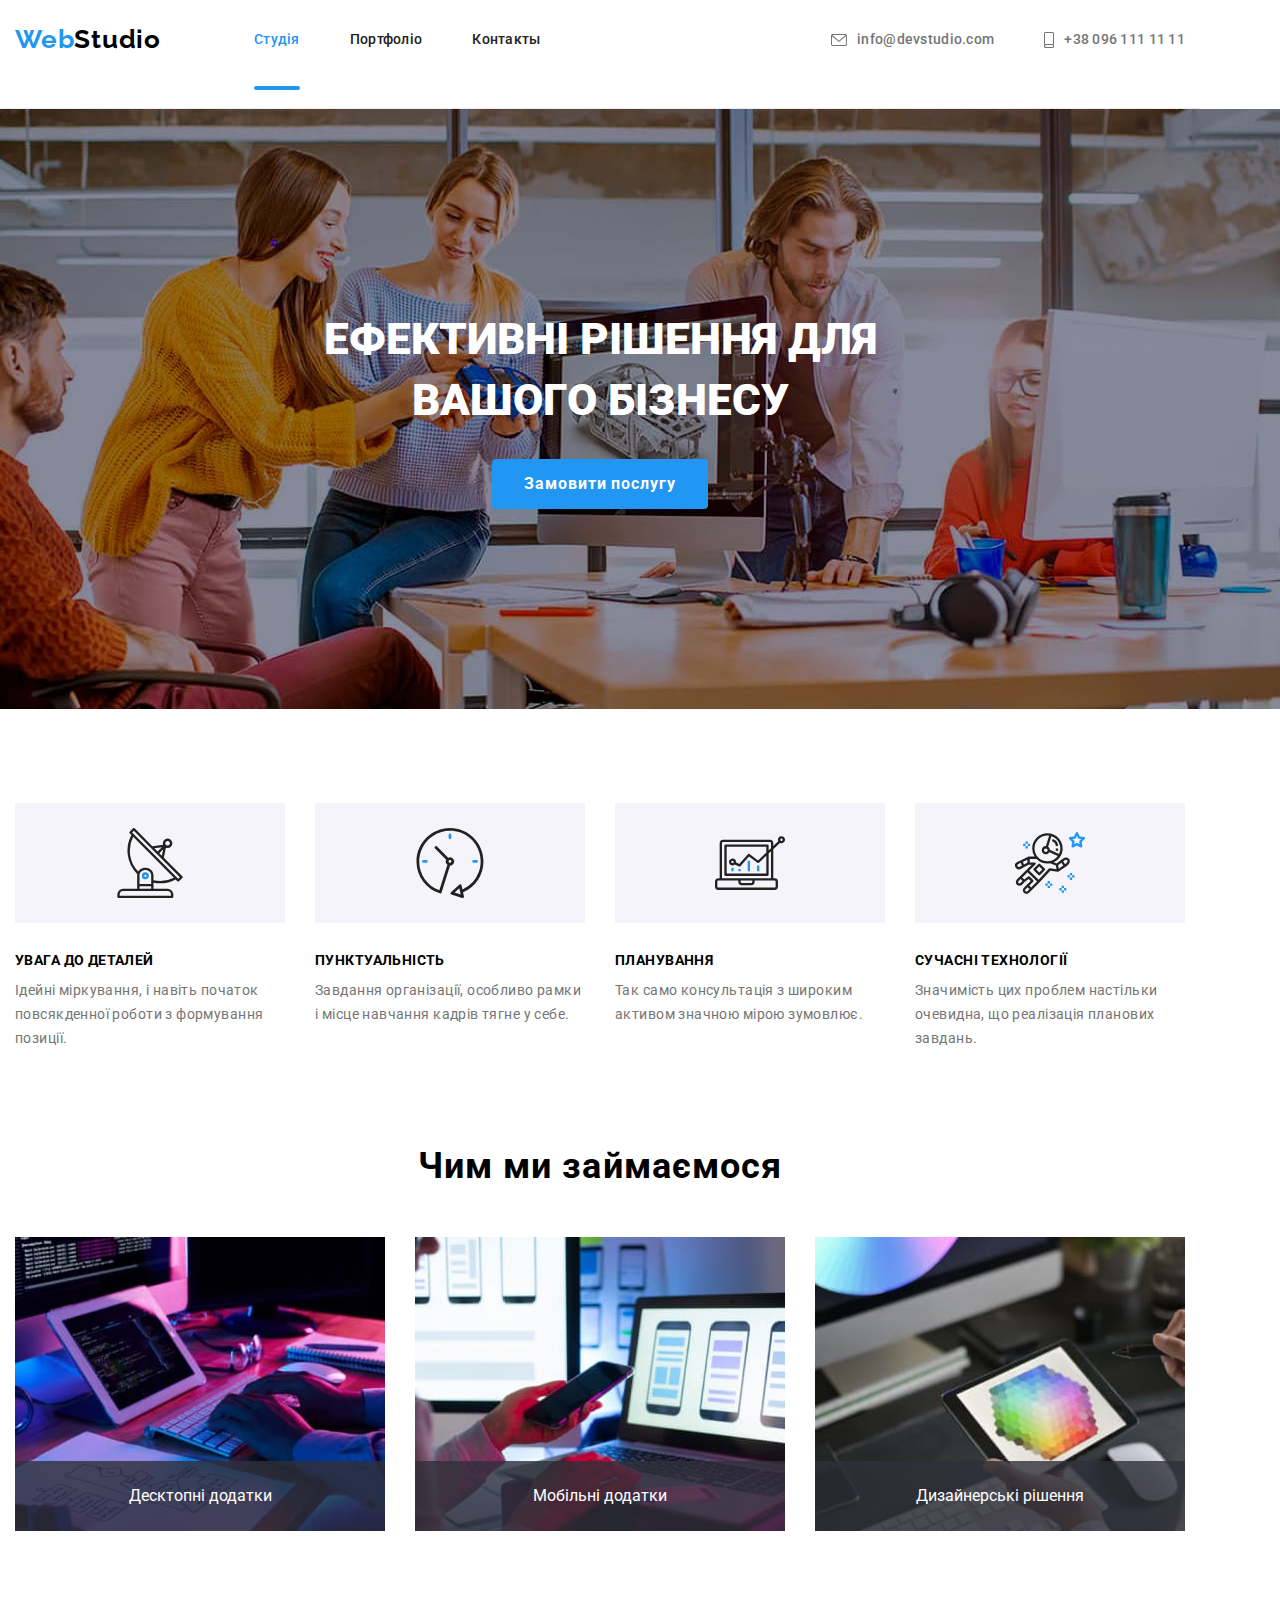
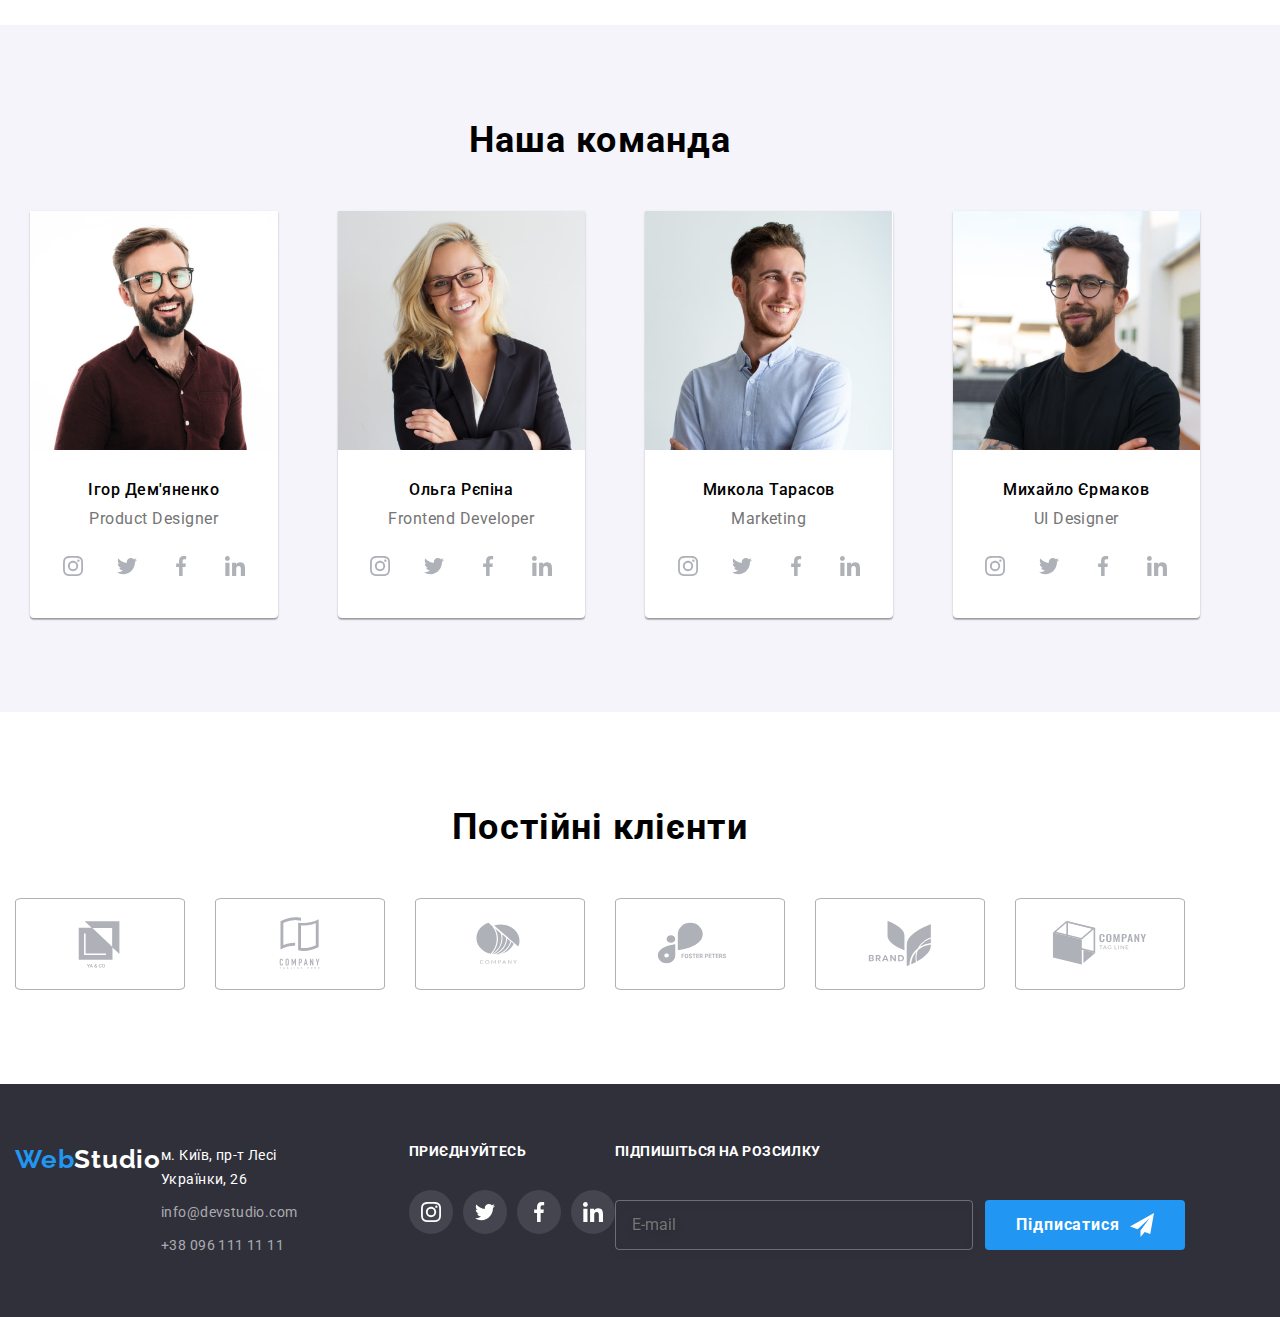
==== commit 60d09564: "HW 8" ====
--- a/index.html
+++ b/index.html
@@ -217,7 +217,7 @@
                 <picture>
                   <source
                     srcset="./images/box1.jpg 1x, ./images/box1@2x.jpg 2x"
-                    media="(min-wiedh:1200px)"
+                    media="(min-width:1200px)"
                   />
 
                   <img
@@ -238,7 +238,7 @@
                 <picture>
                   <source
                     srcset="./images/box2.jpg 1x, ./images/box2@2x.jpg 2x"
-                    media="(min-wiedh:1200px)"
+                    media="(min-width:1200px)"
                   />
 
                   <img
@@ -257,7 +257,7 @@
                 <picture>
                   <source
                     srcset="./images/box3.jpg 1x, ./images/box3@2x.jpg 2x"
-                    media="(min-wiedh:1200px)"
+                    media="(min-width:1200px)"
                   />
 
                   <img
@@ -286,21 +286,21 @@
                       ./images/IgorDemyanenco.jpg    1x,
                       ./images/IgorDemyanenco@2x.jpg 2x
                     "
-                    media="(min-wiedh:1200px)"
+                    media="(min-width:1200px)"
                   />
                   <source
                     srcset="
                       ./images/IgorDemyanenco-tab.jpg    1x,
                       ./images/IgorDemyanenco-tab@2x.jpg 2x
                     "
-                    media="(min-wiedh:768px)"
+                    media="(min-width:768px)"
                   />
                   <source
                     srcset="
                       ./images/IgorDemyanenco-mob.jpg    1x,
                       ./images/IgorDemyanenco-mob@2x.jpg 2x
                     "
-                    media="(min-wiedh:480px)"
+                    media="(min-width:480px)"
                   />
                   <img
                     srcset="./images/IgorDemyanenco.jpg"
@@ -357,21 +357,21 @@
                       ./images/OlgaRepina.jpg    1x,
                       ./images/OlgaRepina@2x.jpg 2x
                     "
-                    media="(min-wiedh:1200px)"
+                    media="(min-width:1200px)"
                   />
                   <source
                     srcset="
                       ./images/OlgaRepina-tab.jpg    1x,
                       ./images/OlgaRepina-tab@2x.jpg 2x
                     "
-                    media="(min-wiedh:768px)"
+                    media="(min-width:768px)"
                   />
                   <source
                     srcset="
                       ./images/OlgaRepina-mob.jpg    1x,
                       ./images/OlgaRepina-mob@2x.jpg 2x
                     "
-                    media="(min-wiedh:480px)"
+                    media="(min-width:480px)"
                   />
                   <img
                     srcset="./images/OlgaRepina.jpg"
@@ -428,21 +428,21 @@
                       ./images/NicolayTarasow.jpg    1x,
                       ./images/NicolayTarasow@2x.jpg 2x
                     "
-                    media="(min-wiedh:1200px)"
+                    media="(min-width:1200px)"
                   />
                   <source
                     srcset="
                       ./images/NicolayTarasow-tab.jpg    1x,
                       ./images/NicolayTarasow-tab@2x.jpg 2x
                     "
-                    media="(min-wiedh:768px)"
+                    media="(min-width:768px)"
                   />
                   <source
                     srcset="
                       ./images/NicolayTarasow-mob.jpg    1x,
                       ./images/NicolayTarasow-mob@2x.jpg 2x
                     "
-                    media="(min-wiedh:480px)"
+                    media="(min-width:480px)"
                   />
                   <img
                     srcset="./images/NicolayTarasow.jpg"
@@ -498,21 +498,21 @@
                       ./images/MihailErmacow.jpg    1x,
                       ./images/MihailErmacow@2x.jpg 2x
                     "
-                    media="(min-wiedh:1200px)"
+                    media="(min-width:1200px)"
                   />
                   <source
                     srcset="
                       ./images/MihailErmacow-tab.jpg    1x,
                       ./images/MihailErmacow-tab@2x.jpg 2x
                     "
-                    media="(min-wiedh:768px)"
+                    media="(min-width:768px)"
                   />
                   <source
                     srcset="
                       ./images/MihailErmacow-mob.jpg    1x,
                       ./images/MihailErmacow-mob@2x.jpg 2x
                     "
-                    media="(min-wiedh:480px)"
+                    media="(min-width:480px)"
                   />
                   <img
                     srcset="./images/MihailErmacow.jpg"
@@ -619,35 +619,35 @@
     <footer class="footer">
       <div class="container footer__container">
         <div class="footer__container-address-social-networks">
-          <div class="footer__container-address">
-            <a href="./index.html " class="logo footer__logo">
-              <span class="logo__web">Web</span
-              ><span class="logo__studio">Studio</span></a
-            >
-
-            <address class="address">
-              <ul class="address__list">
-                <li>
-                  <a
-                    href="https://goo.gl/maps/ACZNKpHMxKwvgp7U7"
-                    target="_blank"
-                    class="address__maps"
-                    >м. Київ, пр-т Лесі Українки, 26</a
-                  >
-                </li>
-                <li>
-                  <a href="mailto:info@devstudio.com" class="address__item"
-                    >info@devstudio.com</a
-                  >
-                </li>
-                <li>
-                  <a href="tel:+380961111111 " class="address__item"
-                    >+38 096 111 11 11</a
-                  >
-                </li>
-              </ul>
-            </address>
-          </div>
+          <!-- <div class="footer__container-address"> -->
+          <a href="./index.html " class="logo footer__logo">
+            <span class="logo__web">Web</span
+            ><span class="logo__studio">Studio</span></a
+          >
+
+          <address class="address">
+            <ul class="address__list">
+              <li>
+                <a
+                  href="https://goo.gl/maps/ACZNKpHMxKwvgp7U7"
+                  target="_blank"
+                  class="address__maps"
+                  >м. Київ, пр-т Лесі Українки, 26</a
+                >
+              </li>
+              <li>
+                <a href="mailto:info@devstudio.com" class="address__item"
+                  >info@devstudio.com</a
+                >
+              </li>
+              <li>
+                <a href="tel:+380961111111 " class="address__item"
+                  >+38 096 111 11 11</a
+                >
+              </li>
+            </ul>
+          </address>
+          <!-- </div> -->
 
           <div class="social-networks">
             <p class="social-networks__text">приєднуйтесь</p>
--- a/CSS/main.min.css
+++ b/CSS/main.min.css
@@ -1 +1 @@
-:root{--color-web-blue: #2196f3;--color-text-main: #212121;--color-text-secondary: #757575;--color-fone: #f5f5f5;--transition-timing-cub: 250ms cubic-bezier(0.4, 0, 0.2, 1)}.visually-hidden{position:absolute;width:1px;height:1px;margin:-1px;padding:0;overflow:hidden;border:0;clip:rect(0 0 0 0)}.logo{padding-top:24px;padding-bottom:25px;margin-right:93px;font-family:"Raleway";font-style:normal;font-weight:700;letter-spacing:.03em;color:#000;transition-property:color;transition-duration:250ms;transition-timing-function:cubic-bezier(0.4, 0, 0.2, 1)}@media screen and (max-width: 1199px){.logo{font-size:24px;font-weight:700;line-height:1.17;letter-spacing:.03em;text-align:left;font-size:24px;font-weight:400;line-height:33px;letter-spacing:.03em;text-align:left}}@media screen and (min-width: 1200px){.logo{font-size:26px;line-height:1.19}}.logo:hover,.logo:focus{color:var(--color-web-blue)}.logo__web{font-family:"Raleway";font-style:normal;font-weight:700;font-size:26px;line-height:1.19;letter-spacing:.03em;color:#2196f3}@media screen and (min-width: 280px){.logo{margin-left:0}}.container{padding-left:15px;padding-right:15px;width:100%}@media screen and (min-width: 480px){.container{display:flex;flex-direction:column;width:450px;margin-left:auto;margin-right:auto}}@media screen and (min-width: 768px){.container{width:768px}}@media screen and (min-width: 1200px){.container{width:1200px}}.btn:hover,.btn:focus{box-shadow:0px 4px 4px 0px rgba(0,0,0,.25);background-color:var(--color-web-blue);color:#fff}.btn{font-family:Roboto;font-weight:500;font-size:16px;line-height:1.63;text-align:center;letter-spacing:.03em;border-radius:4px;padding-left:22px;padding-right:22px;padding-top:6px;padding-bottom:6px;border:0px;background-color:#f5f4fa;color:#212121;cursor:pointer;transition:color var(--transition-timing-cub),background-color var(--transition-timing-cub),box-shadow var(--transition-timing-cub)}button{cursor:pointer}.link{font-weight:500;font-size:14px;line-height:1.14;letter-spacing:.02em;display:inline-block;color:var(--color-text-main);padding-top:32px;padding-bottom:32px}.link:hover,.link:focus{color:var(--color-web-blue)}.current{color:var(--color-web-blue)}h1,h2,h3,h4,p{margin-top:0;margin-bottom:0}ol,ul{margin-top:0;margin-bottom:0;padding-left:0}body{font-family:roboto,sans-serif}ul{list-style:none}a{text-decoration:none}img{display:block;max-width:100%;height:auto}.mobile-menu__container{display:flex;flex-direction:column;height:100vh;position:relative;padding-top:0px}.mobile-menu{position:fixed;top:0px;left:0px;width:100%;height:100%;z-index:100;background-color:#fff;opacity:0;visibility:hidden;pointer-events:none}.mobile-menu.is-open{opacity:1;visibility:visible;pointer-events:auto}.close-menu-btn-icon{width:40px;height:40px;fill:#212121;transition:fill 250ms var(--transition-timing-cub)}.close-menu-btn-icon:hover{fill:var(--color-web-blue)}.close-menu-btn{position:absolute;top:10px;right:15px;padding:0px;background-color:rgba(0,0,0,0);border:none;line-height:0px}@media screen and (min-width: 768px){.mobile-menu{display:none}}.mobile-menu__contact-list{padding-bottom:32px}.mobile-menu__contact-list,.link{color:var(--color-text-main);transition-property:color;transition-duration:250ms;transition-timing-function:cubic-bezier(0.4, 0, 0.2, 1)}.mobile-menu__contact{margin-top:auto}.mobile-menu__contact-item{color:var(--color-text-secondary);fill:currentColor;font-size:24px;font-weight:500;font-size:14px;line-height:1.14;letter-spacing:.02em;transition:color var(--transition-timing-cub)}.mobile-menu__contact-item:hover,.mobile-menu__contact-item:focus{color:var(--color-web-blue)}.mobile-menu__contact-item-tel{margin-bottom:32px;color:var(--color-web-blue);font-size:34px;font-weight:500;line-height:1.18;letter-spacing:.02em;text-align:left}@media screen and (max-width: 767px){.icon-envelope{display:none}.icon-envelope .mobile-menu__pagination{display:flex}}@media screen and (min-width: 768px){.mobile-menu__contact-item{font-size:24px;font-weight:500;line-height:1.17;letter-spacing:.02em}.mobile-menu__contact-item:hover,.mobile-menu__contact-item:focus{color:var(--color-web-blue)}}.mobile-menu__social-network-item{color:var(--color-web-blue);font-size:18px;font-weight:500;line-height:1.22;letter-spacing:.02em}.mobile-menu__social-network-contact{display:flex;justify-content:space-between;padding-bottom:48px}.mobile-menu__social-network-contact :not(:last-child){border-right:1px solid rgba(33,33,33,.2);padding-right:10px}.mobile-menu__social-network-contact :not(:first-child){border-left:10px}.page-header__nav{display:flex;flex-direction:row}@media screen and (max-width: 767px){.contact{display:none}}@media screen and (min-width: 768px){.contact{display:flex;align-items:center;align-items:flex-start;flex-direction:column;justify-content:center}}@media screen and (min-width: 1200px){.contact{display:flex;margin-left:auto;flex-direction:row;align-items:center}.contact :not(:last-child){margin-right:50px}}.pagination__list{position:relative}.pagination :not(:last-child){margin-right:50px}@media screen and (max-width: 767px){.pagination{display:none}}@media screen and (min-width: 768px){.pagination{display:flex}}.open-mobile-menu-btn{line-height:0px;border:none;background-color:rgba(0,0,0,0);padding:0px}.open-mobile-menu-btn-icon{width:40px;height:40px}.open-mobile-menu-btn-icon:hover{fill:currentColor}@media screen and (min-width: 768px){.open-mobile-menu-btn-icon{display:none}}.current.pagination__item{color:var(--color-web-blue)}.current.pagination__item::after{position:absolute;content:"";display:block;bottom:0;width:100%;height:4px;background-color:var(--color-web-blue);border-radius:2px}.current.mobile-menu__pagination-item{color:var(--color-web-blue)}.mobile-menu__pagination-item{color:var(--color-text-secondary);fill:currentColor;font-family:Roboto;font-size:40px;font-weight:500;line-height:1.18;letter-spacing:.02em;text-align:left;transition:color var(--transition-timing-cub)}.mobile-menu__pagination-item:hover,.mobile-menu__pagination-item:focus{color:var(--color-web-blue)}.pagination__item{display:flex;align-items:center;padding-top:32px;padding-bottom:32px;gap:10px;justify-content:flex-end;color:var(--color-text-secondary);fill:currentColor;font-weight:500;font-size:14px;line-height:1.14;letter-spacing:.02em;transition:color var(--transition-timing-cub)}.pagination__item:hover,.pagination__item:focus{color:var(--color-web-blue)}.contact__item{color:var(--color-text-secondary);fill:currentColor;font-weight:500;font-size:14px;line-height:1.14;letter-spacing:.02em;transition:color var(--transition-timing-cub)}.contact__item:hover,.contact__item:focus{color:var(--color-web-blue)}@media screen and (min-width: 768px){.contact__item{display:flex;align-items:center;margin-bottom:10px}}@media screen and (min-width: 1599px){.contact__item{display:flex;align-items:center;padding-top:32px;padding-bottom:32px;gap:10px;justify-content:flex-end}}@media screen and (max-width: 767px){.container.page-header{margin-bottom:0px;display:flex;flex-direction:row;justify-content:space-between}}.contact__list,.link{color:#757575;transition-property:color;transition-duration:250ms;transition-timing-function:cubic-bezier(0.4, 0, 0.2, 1)}@media screen and (min-width: 768px){.contact__list{display:block}}@media screen and (min-width: 768px)and (max-width: 1199px){.page-header .tab{flex-direction:row}}.hero{margin-left:auto;margin-right:auto;background-color:#2f303a;background-image:linear-gradient(rgba(47, 48, 58, 0.4), rgba(47, 48, 58, 0.4)),url(../images/hero-mob.jpg);background-size:cover;background-position:center;background-repeat:no-repeat;margin-left:auto;margin-right:auto;text-align:center}@media screen and (min-device-pixel-ratio: 2),screen and (min-resolution: 192dpi),screen and (min-resolution: 2dppx){.hero{background-image:url(../images/hero-mob@2x.jpg)}}@media screen and (min-width: 768px){.hero{background-image:url(../images/hero-tab.jpg)}}@media screen and (min-width: 768px)and (min-device-pixel-ratio: 2)and (min-width: 768px),screen and (min-width: 768px)and (min-resolution: 192dpi)and (min-width: 768px),screen and (min-width: 768px)and (min-resolution: 2dppx)and (min-width: 768px){.hero{background-image:url(../images/hero-tab@2x.jpg)}}@media screen and (min-width: 1200px){.hero{background-image:url(../images/hero.jpg)}}@media screen and (min-device-pixel-ratio: 2)and (min-width: 1200px),screen and (min-resolution: 192dpi)and (min-width: 1200px),screen and (min-resolution: 2dppx)and (min-width: 1200px){.hero{background-image:url(../images/hero@2x.jpg)}}@media screen and (max-width: 767px){.hero__container{width:360;height:164px}}@media screen and (max-width: 767px)and (min-width: 1200px){.hero__container{padding-top:200px;padding-bottom:200px}}@media screen and (max-width: 767px){.hero{max-width:767px;padding-top:60px;padding-bottom:60px}}@media screen and (min-width: 768px){.hero{width:100%;padding-top:118px;padding-bottom:118px}}@media screen and (min-width: 768px)and (min-width: 1200px){.hero{width:100%;padding-top:200px;padding-bottom:200px}}.hero__title{text-align:center;text-transform:uppercase;margin-left:auto;margin-right:auto;margin-bottom:30px;font-size:16px;height:1.88;color:#fff}@media screen and (max-width: 1599px){.hero__title{font-size:26px;font-weight:900;line-height:1.61;width:360px;height:84px}}@media screen and (min-width: 1200px){.hero__title{font-size:44px;font-weight:900;font-size:44px;line-height:1.37;width:696px;height:120px}}.hero__button{font-size:16px;font-weight:700;line-height:1.88;cursor:pointer;border-radius:4px;align-items:flex-start;display:block;margin-left:auto;margin-right:auto;background-color:var(--color-web-blue);color:#fff;text-align:center;padding:10px 32px;border:0;letter-spacing:.06em;transition-property:color;transition-duration:250ms;transition-timing-function:cubic-bezier(0.4, 0, 0.2, 1)}.modal{width:100% px;height:536px;padding:40px;position:absolute;top:50%;left:50%;margin-left:15px;margin-right:15px;background-color:#fff;transform:translate(-50%, -50%) scale(1);transition:transform 250ms var(--transition-timing-cub)}@media screen and (min-width: 480px){.modal{width:450px;height:609px}}@media screen and (min-width: 1200px){.modal{width:100%;height:100%;padding:40px}}.footer-form__icon{margin-left:10px;width:24px;height:24px}.modal__checkbox{display:flex;align-items:center;justify-content:center;position:relative}.modal-check-imput-new{padding-right:7px;height:15px;width:16px;border-radius:0px;fill:#212121}textarea{height:120px;width:100%;padding-top:12px;padding-bottom:12px;padding-left:16px;padding-right:16px;border-radius:4px;resize:none;cursor:pointer;border:1px solid rgba(33,33,33,.2);transition:border-color var(--transition-timing-cub)}textarea:focus{border-color:var(--color-web-blue);outline:none}.modal__imput{border:box;display:block;border:1px solid rgba(33,33,33,.2);width:100%;height:40px;border-radius:4px;border:1px solid rgba(33,33,33,.2);padding-left:42px;transition:border-color var(--transition-timing-cub)}.modal__imput:focus{fill:var(--color-web-blue);outline:none;border-color:var(--color-web-blue)}.modal__icon{position:absolute;top:50%;left:12px;transform:translateY(-50%);fill:var(--color-text-main);transition:fill var(--transition-timing-cub)}.modal__imput:focus+.modal__icon{fill:var(--color-web-blue)}.contract{color:var(--color-web-blue);text-decoration:underline}@media screen and (min-width: 480px){.contract-term{color:var(--color-text-main);font-family:Roboto;font-size:12px;font-weight:400;line-height:14px;letter-spacing:.03em;text-align:left}}@media screen and (min-width: 1200px){.contract-term{font-family:Roboto;font-size:14px;font-weight:400;line-height:2;letter-spacing:.03em;text-align:left}}.chek-box{width:16px;height:15px;margin-right:7px;border:2px solid var(--color-text-main);fill:rgba(0,0,0,0);display:flex;align-items:center;justify-content:center;cursor:pointer;border-radius:3px;transition:border var(--transition-timing-cub),fill var(--transition-timing-cub)}.modal-check-imput:checked+.chek-box{fill:var(--color-web-blue);border:none}.modal__close-btn{height:30px;width:30px;border-radius:50%;position:absolute;top:8px;right:8px;border:rgba(0,0,0,.1);transition:fill 250ms var(--transition-timing-cub)}.modal__close-btn:hover{fill:var(--color-web-blue)}.modal__form{display:flex;flex-direction:column;align-content:center}.modal__title{margin-bottom:12px;color:#212121;font-family:Roboto;font-size:20px;font-weight:700;line-height:1.15;letter-spacing:.03em;text-align:center}input{cursor:pointer}.modal__label{display:flex;flex-direction:column;font-size:12px;font-weight:400;line-height:14px;letter-spacing:.01em;text-align:left;color:#757575;margin-bottom:4px}.modal__btn-icon{display:flex;border-radius:50%;padding:0px;border:rgba(0,0,0,.1)}.icon-send{padding-left:10px;padding-right:10px;display:block;padding:0px;fill:#fff;border:none}.send{margin-left:auto;margin-right:auto;margin-top:30px;margin-bottom:40px;width:200px;height:50px;background-color:var(--color-web-blue);color:#fff;box-shadow:0px 4px 4px rgba(0,0,0,.15);border-radius:4px;border:var(--color-web-blue)}.imput-textarea{margin-bottom:20px}.modal__name{padding:0px;margin-bottom:10px;position:relative}.backdrop{position:fixed;top:0px;left:0px;background-color:rgba(0,0,0,.2);width:100%;height:100%;z-index:100500;transition:opacity var(--transition-timing-cub),visibility var(--transition-timing-cub)}.backdrop.is-hidden{visibility:hidden;opacity:0;pointer-events:none}.backdrop.is-hidden.modal{transform:translate(-50%, -50%) scale(0)}@media screen and (min-width: 480px){.our-features{padding-bottom:60px}}@media screen and (min-width: 768px){.our-features{padding-bottom:60px}}@media screen and (min-width: 1200px){.our-features{padding-top:94px;padding-bottom:94px}}.our-features__img{display:flex;background-color:#f5f4fa;height:120px;align-items:center;justify-content:center;margin-bottom:30px}@media screen and (min-width: 480px){.our-features__list{padding-top:60px}}@media screen and (min-width: 768px){.our-features__list{display:flex;flex-wrap:wrap;justify-content:space-evenly;margin-top:60px;margin:-15px}}@media screen and (min-width: 1200px){.our-features__list{display:flex;gap:30px}}.our-features__item{width:270px}@media screen and (max-width: 767px){.our-features__item{width:100%}}@media screen and (min-width: 768px)and (max-width: 1199){.our-features__item{margin:15px;width:calc((100% - 60px)/2)}}.our-features__subject{margin-bottom:10px;font-weight:700;font-size:14px;line-height:1.14;letter-spacing:.03em}.our-features__text{display:flex;color:var(--color-text-secondary);font-weight:400;font-size:14px;line-height:1.71;letter-spacing:.03em}.business-profiles{padding-bottom:94px}@media screen and (max-width: 1199px){.business-profiles{display:none}}@media screen and (min-width: 1200px){.regular-customers{padding-top:94px;padding-bottom:94px}}.team{background-color:#f5f4fa;padding-top:94px;padding-bottom:94px}@media screen and (max-width: 479px){.team :not(last-child){padding-bottom:60px}}.team__name{padding-top:30px;margin-bottom:10px;font-weight:500;font-size:16px;line-height:1.19;text-align:center;letter-spacing:.03em}.team__profession{margin-bottom:16px;color:var(--color-text-secondary);font-weight:400;font-size:16px;line-height:1.19;text-align:center;letter-spacing:.03em}.list-networks__icon{fill:currentColor}.list-networks__icon:hover{fill:currentColor}@media screen and (min-width: 1200px){.business-profiles__list{display:flex;gap:30px}}.business-profiles__item{position:relative}@media screen and (min-width: 1200px){.business-profiles__item{display:flex;align-content:center;justify-content:center}}.business-profiles__title{padding-bottom:0px;font-weight:700;font-size:36px;line-height:1.17;text-align:center;letter-spacing:.03em;margin-bottom:50px}.team__title{padding-bottom:0px;font-weight:700;font-size:36px;line-height:1.17;text-align:center;letter-spacing:.03em;margin-bottom:50px}.business-profiles__text{background-color:rgba(47,48,58,.8);display:flex;justify-content:center;align-items:center;height:70px;width:100%;color:#fff;position:absolute;bottom:0}@media screen and (min-width: 768px){.team__list{display:flex;flex-wrap:wrap;margin:-15px}}@media screen and (min-width: 1200px){.team__list{display:flex;gap:30px;flex-wrap:nowrap;gap:30px}}.team__item{box-shadow:0px 1px 3px rgba(0,0,0,.12),0px 1px 1px rgba(0,0,0,.14),0px 2px 1px rgba(0,0,0,.2);border-top-left-radius:4%;border-radius:0px 0px 4px 4px;background-color:#fff;margin-bottom:30px}@media screen and (max-width: 767px){.team__item:last-child{margin-bottom:0px}}@media screen and (min-width: 768px){.team__item{margin:15px;width:calc((100% - 60px)/2)}}.icon-networks{width:20px;height:20px}.list-networks__link{align-items:center;justify-content:center;display:flex;color:#afb1b8;column-gap:10px;background-color:rgba(255,255,255,.1);transition-property:background-color,color;transition-duration:250ms;transition-timing-function:cubic-bezier(0.4, 0, 0.2, 1)}.list-networks__link:hover{background-color:var(--color-web-blue);color:#fff}@media screen and (min-width: 480px){.client{padding-bottom:30px;width:calc((100% - 60px)/2);margin:15px}}@media screen and (min-width: 768px){.client{margin:15px;width:calc((100% - 90px)/3)}}@media screen and (min-width: 768px)and (min-width: 1200px){.client{width:170px;height:92px}}.regular-customers__title{padding-bottom:50px;text-align:center;padding-top:40px;padding-bottom:0px;font-weight:700;font-size:36px;line-height:1.17;text-align:center;letter-spacing:.03em;margin-bottom:50px}@media screen and (min-width: 768px){.client-list{display:inline-block;text-align:center}.client__icon{width:100%}}@media screen and (min-width: 1200px){.client-list{box-sizing:border-box;display:flex;justify-content:center;gap:30px}}.client-list{box-sizing:border-box;display:flex;flex-wrap:wrap}@media screen and (min-width: 480px){.client-list{margin:-15px}}@media screen and (min-width: 767px){.client-list{margin:-15px}}@media screen and (min-width: 1200px){.client-list{flex-wrap:nowrap}}.client__list{color:#afb1b8;display:flex;justify-content:center;align-items:center;width:100%;height:100%;border:1px solid #afb1b8;border-radius:4%;transition-property:color,border-color;transition-duration:250ms;transition-timing-function:cubic-bezier(0.4, 0, 0.2, 1)}.client__list:hover,.client__list:focus{color:var(--color-web-blue);border-color:var(--color-web-blue)}@media screen and (max-width: 767px){.client__list{flex-wrap:wrap}}@media screen and (min-width: 1200px){.client__list{box-sizing:border-box;display:flex;gap:30px;justify-content:center}}.client__icon{fill:currentColor;width:106px;height:60px}.client__icon:hover,.client__icon:focus{fill:#2196f3}.menu-portfolio-btn{margin-bottom:50px;display:flex;justify-content:center;gap:8px;color:var(--color-text-main);transform:color var(--transition-timing-cub)}.menu-portfolio-btn:hover,.menu-portfolio-btn:focus{color:var(--color-web-blue)}@media screen and (max-width: 767px){.menu-portfolio-btn{flex-direction:row;flex-wrap:wrap;justify-content:start}}.portfolio{padding-top:94px;padding-bottom:94px}.container-home{padding-top:94px;padding-bottom:94px}.portf-h-invis{position:absolute;width:1px;height:1px;margin:-1px;border:0;padding:0;white-space:nowrap;clip-path:inset(100%);clip:rect(0 0 0 0);overflow:hidden}.portf-h-invis{text-align:center}.projects-h{margin-bottom:4px;color:var(--color-text-main);font-weight:700;font-size:18px;line-height:2;letter-spacing:.06em}.projects-p{color:var(--color-text-secondary);font-weight:400;font-size:16px;line-height:1.19;letter-spacing:.03em}.projects{display:flex;flex-wrap:wrap;gap:30px}@media screen and (max-width: 767px){.projects{flex-wrap:wrap;justify-content:center;border:1px solid #eee}}@media screen and (min-width: 768px){.projects{margin:-15px;justify-content:center}.projects :last-child{margin-right:auto}}.projects__list{width:370px;transition-property:color;transition-duration:250ms;transition-timing-function:cubic-bezier(0.4, 0, 0.2, 1)}.projects__list:hover,.projects__list:focus{box-shadow:0px 4px 4px 0px rgba(0,0,0,.25)}@media screen and (min-width: 768px){.projects__list{width:calc((100% - 60px)/2)}}@media screen and (min-width: 1200px){.projects__list{width:calc((100% - 60px)/3)}}.projects__item{display:block;box-sizing:border-box;background:#fff;transition:box-shadow var(--transition-timing-cub)}.projects__item:hover,.projects__item:focus{box-shadow:cubic-bezier(0.4, 0, 0.2, 1),rgba(0,0,0,.25)}.projects__card{position:relative;overflow:hidden}.overlay{position:absolute;font-family:Roboto;font-size:18px;font-weight:400;line-height:1.56;letter-spacing:.03em;text-align:left;width:100%;height:100%;padding-top:63px;padding-bottom:63px;padding-left:24px;padding-right:24px;top:0;left:0;color:#fff;background-color:rgba(33,150,243,.9);overflow-y:auto;transform:translateY(101%);transition:transform 250ms cubic-bezier(0.4, 0, 0.2, 1)}.projects__item:hover .overlay,.projects__item:focus .overlay{transform:translateY(0%)}.person{padding:20px 24px;border-left:1px solid #ececec;border-right:1px solid #ececec}.footer{background-color:#2f303a;padding-top:60px;padding-bottom:60px}.address__item{color:rgba(255,255,255,.6)}.address__item:hover,.address__item:focus{color:var(--color-web-blue)}.social-networks__icon{fill:#fff}.social{align-items:baseline;display:inline-block;border:#fff;text-align:center;width:44px;height:44px;border-radius:50%}.social-networks__list{padding-bottom:30px;justify-content:center;display:flex;gap:10px}.list-networks{padding-bottom:30px;justify-content:center;display:flex;gap:10px}.social-networks{margin-left:auto;gap:10px;border-radius:50%}.address__maps{color:#fff;font-style:normal;font-weight:400;font-size:14px;line-height:1.71;letter-spacing:.03em;transition:color var(--transition-timing-cub)}.address__maps:hover{color:var(--color-web-blue)}.address__item{font-style:normal;font-weight:400;font-size:14px;line-height:1.7;letter-spacing:.03em;transition-property:color;transition-duration:250ms;transition-timing-function:cubic-bezier(0.4, 0, 0.2, 1)}.address__list :not(:last-child){margin-bottom:9px}@media screen and (max-width: 767px){.address__list{display:flex;flex-direction:column;align-items:center}}@media screen and (min-width: 768){.address__list{align-items:center}}.logo__studio{color:#fff}.footer-form{margin-left:auto}@media screen and (min-width: 480px){.footer-form{display:flex;flex-direction:column;margin:0}}.footer-form__text{display:flex;justify-content:center;margin-bottom:20px;color:#fff;text-transform:uppercase;font-family:Roboto;font-size:14px;font-weight:700;line-height:1.14;letter-spacing:.03em;text-align:left}@media screen and (max-width: 11999px){.footer-form__text{margin:0;padding-bottom:20px}}@media screen and (max-width: 1199px){.footer-form__wind{display:flex;flex-direction:column;align-items:center}}.footer-form__imput{border-radius:4px;padding-left:16px;padding-top:15px;padding-bottom:15px;margin:0px;width:358px;height:50px;margin-right:12px;border:1px solid rgba(255,255,255,.3);filter:drop-shadow(0px 4px 4px rgba(0, 0, 0, 0.15));background:rgba(0,0,0,0);color:rgba(255,255,255,.6)}@media screen and (max-width: 1199px){.footer-form__imput{margin-right:auto;margin-left:auto;margin-bottom:20px}}.footer-form__btn{display:flex;align-items:center;justify-content:center;cursor:pointer;width:200px;height:50px;border-radius:4px;border:none;font-family:Roboto;font-size:16px;font-weight:700;line-height:30px;letter-spacing:.06em;text-align:center;color:#fff;background-color:var(--color-web-blue)}.footer-form__subscription{font-family:Roboto;font-size:16px;font-weight:700;line-height:1.88;letter-spacing:.06em;text-align:center}.social-networks__text{text-transform:uppercase;letter-spacing:.03em;font-weight:700;margin-bottom:20px;font-size:14px;line-height:1.14;color:#fff}@media screen and (max-width: 767px){.footer__logo{padding:0;display:inline-block;margin-left:auto;margin-right:auto;margin-bottom:20px}.footer__container-address{display:flex;flex-direction:column}.address{display:flex;justify-content:center;padding-bottom:60px}.social-networks__text{display:block;text-align:center;padding-bottom:20px}.footer-form__imput{padding-bottom:20px}}@media screen and (min-width: 1200px){.address{display:flex}.footer__logo{padding:0;display:inline-block;margin-bottom:20px;margin-right:0px}.footer{background-color:#2f303a;padding-top:60px;padding-bottom:60px}.address__item{color:rgba(255,255,255,.6)}.address__item:hover,.address__item:focus{color:var(--color-web-blue)}.social-networks__icon{fill:#fff}.social{align-items:baseline;display:inline-block;border:#fff;text-align:center;width:44px;height:44px;border-radius:50%}.social-networks__list{padding-bottom:30px;justify-content:center;display:flex;gap:10px}.list-networks{padding-bottom:30px;justify-content:center;display:flex;gap:10px}.social-networks{text-align:center;display:flex;width:44px;height:44px;gap:10px;border-radius:50%}.address__maps{color:#fff;font-style:normal;font-weight:400;font-size:14px;line-height:1.71;letter-spacing:.03em;transition:color var(--transition-timing-cub)}.address__maps:hover{color:var(--color-web-blue)}.address__item{font-style:normal;font-weight:400;font-size:14px;line-height:1.7;letter-spacing:.03em;transition-property:color;transition-duration:250ms;transition-timing-function:cubic-bezier(0.4, 0, 0.2, 1)}.address__list :not(:last-child){margin-bottom:9px}.logo__studio{color:#fff}.footer-form{margin-left:auto}.footer-form__text{display:block;margin-bottom:20px;color:#fff;text-transform:uppercase;font-family:Roboto;font-size:14px;font-weight:700;line-height:1.14;letter-spacing:.03em;text-align:left}.footer-form__wind{display:flex}.footer-form__imput{border-radius:4px;padding-left:16px;padding-top:15px;padding-bottom:15px;margin:0px;width:358px;height:50px;margin-right:12px;border:1px solid rgba(255,255,255,.3);filter:drop-shadow(0px 4px 4px rgba(0, 0, 0, 0.15));background:rgba(0,0,0,0);color:rgba(255,255,255,.6)}.footer-form__btn{display:flex;align-items:center;justify-content:center;cursor:pointer;width:200px;height:50px;border-radius:4px;border:none;font-family:Roboto;font-size:16px;font-weight:700;line-height:30px;letter-spacing:.06em;text-align:center;color:#fff;background-color:var(--color-web-blue)}.footer-form__subscription{font-family:Roboto;font-size:16px;font-weight:700;line-height:1.88;letter-spacing:.06em;text-align:center}.footer__logo{padding:0;display:inline-block;margin-bottom:20px;margin-right:0px}.address{display:flex}.social-networks{border:0px;width:206px;height:80px;display:flex;flex-direction:column;margin-left:70px}.social-networks__link{height:44px;width:44px;align-items:center;justify-content:center;display:flex;color:#757575;column-gap:10px;background-color:rgba(255,255,255,.1);border-radius:50%;transition-property:background-color;transition-duration:250ms;transition-timing-function:cubic-bezier(0.4, 0, 0.2, 1)}.social-networks__link:hover{background-color:var(--color-web-blue)}.social-link{width:44px;height:44px;border-radius:50%}.footer__container{align-items:baseline;display:flex}.social-networks__text{text-transform:uppercase;letter-spacing:.03em;font-weight:700;margin-bottom:20px;margin-right:auto;font-size:14px;line-height:1.14;color:#fff}}.social-networks__link{height:44px;width:44px;align-items:center;justify-content:center;display:flex;color:#757575;column-gap:10px;background-color:rgba(255,255,255,.1);border-radius:50%;transition-property:background-color;transition-duration:250ms;transition-timing-function:cubic-bezier(0.4, 0, 0.2, 1)}.social-networks__link:hover{background-color:var(--color-web-blue)}.social-link{width:44px;height:44px;border-radius:50%}@media screen and (max-width: 767px){.footer__container{display:flex;flex-direction:column}}@media screen and (min-width: 1200px){.social-networks{border:0px;width:206px;height:80px;display:flex;flex-direction:column;margin-left:70px}.footer__container{align-items:baseline;display:flex;flex-direction:row;align-items:flex-start}}@media screen and (min-width: 768px){.footer__container-address{display:flex;flex-direction:column;align-items:flex-start}}@media screen and (min-width: 768px){.footer__container-address-social-networks{display:flex;align-items:center}}@media screen and (min-width: 1200px){.footer__container-address-social-networks{align-items:flex-start}}.social-networks__text{text-transform:uppercase;letter-spacing:.03em;font-weight:700;margin-bottom:20px;margin-right:auto;font-size:14px;line-height:1.14;color:#fff}/*# sourceMappingURL=main.min.css.map */+:root{--color-web-blue: #2196f3;--color-text-main: #212121;--color-text-secondary: #757575;--color-fone: #f5f5f5;--transition-timing-cub: 250ms cubic-bezier(0.4, 0, 0.2, 1)}.visually-hidden{position:absolute;width:1px;height:1px;margin:-1px;padding:0;overflow:hidden;border:0;clip:rect(0 0 0 0)}.logo{padding-top:24px;padding-bottom:25px;margin-right:93px;font-family:"Raleway";font-style:normal;font-weight:700;letter-spacing:.03em;color:#000;transition-property:color;transition-duration:250ms;transition-timing-function:cubic-bezier(0.4, 0, 0.2, 1)}@media screen and (max-width: 1199px){.logo{font-size:24px;font-weight:700;line-height:1.17;letter-spacing:.03em;text-align:left;font-size:24px;font-weight:400;line-height:33px;letter-spacing:.03em;text-align:left}}@media screen and (min-width: 1200px){.logo{font-size:26px;line-height:1.19}}.logo:hover,.logo:focus{color:var(--color-web-blue)}.logo__web{font-family:"Raleway";font-style:normal;font-weight:700;font-size:26px;line-height:1.19;letter-spacing:.03em;color:#2196f3}@media screen and (min-width: 280px){.logo{margin-left:0}}.container{padding-left:15px;padding-right:15px;width:100%}@media screen and (max-width: 767px){.container{display:flex;flex-direction:column;margin-left:auto;margin-right:auto}}@media screen and (min-width: 768px){.container{width:768px}}@media screen and (min-width: 1200px){.container{width:1200px}}.btn:hover,.btn:focus{box-shadow:0px 4px 4px 0px rgba(0,0,0,.25);background-color:var(--color-web-blue);color:#fff}.btn{font-family:Roboto;font-weight:500;font-size:16px;line-height:1.63;text-align:center;letter-spacing:.03em;border-radius:4px;padding-left:22px;padding-right:22px;padding-top:6px;padding-bottom:6px;border:0px;background-color:#f5f4fa;color:#212121;cursor:pointer;transition:color var(--transition-timing-cub),background-color var(--transition-timing-cub),box-shadow var(--transition-timing-cub)}button{cursor:pointer}.link{font-weight:500;font-size:14px;line-height:1.14;letter-spacing:.02em;display:inline-block;color:var(--color-text-main);padding-top:32px;padding-bottom:32px}.link:hover,.link:focus{color:var(--color-web-blue)}.current{color:var(--color-web-blue)}h1,h2,h3,h4,p{margin-top:0;margin-bottom:0}ol,ul{margin-top:0;margin-bottom:0;padding-left:0}body{font-family:roboto,sans-serif}ul{list-style:none}a{text-decoration:none}img{display:block;max-width:100%;height:auto}.mobile-menu__container{display:flex;flex-direction:column;height:100vh;position:relative;padding-top:0px}.mobile-menu{position:fixed;top:0px;left:0px;width:100%;height:100%;z-index:100;background-color:#fff;opacity:0;visibility:hidden;pointer-events:none}.mobile-menu.is-open{opacity:1;visibility:visible;pointer-events:auto}.close-menu-btn-icon{width:40px;height:40px;fill:#212121;transition:fill 250ms var(--transition-timing-cub)}.close-menu-btn-icon:hover{fill:var(--color-web-blue)}.close-menu-btn-icon{transition-duration:250ms;transition-timing-function:cubic-bezier(0.4, 0, 0.2, 1)}.close-menu-btn{position:absolute;top:10px;right:15px;padding:0px;background-color:rgba(0,0,0,0);border:none;line-height:0px}@media screen and (min-width: 768px){.mobile-menu{display:none}}.mobile-menu__contact-list{padding-bottom:32px}.mobile-menu__contact-list,.link{color:var(--color-text-main);transition-property:color;transition-duration:250ms;transition-timing-function:cubic-bezier(0.4, 0, 0.2, 1)}.mobile-menu__contact{margin-top:auto}.mobile-menu__contact-item{color:var(--color-text-secondary);fill:currentColor;font-size:24px;font-weight:500;font-size:14px;line-height:1.14;letter-spacing:.02em;transition:color var(--transition-timing-cub)}.mobile-menu__contact-item:hover,.mobile-menu__contact-item:focus{color:var(--color-web-blue)}.mobile-menu__contact-item-tel{margin-bottom:32px;color:var(--color-web-blue);font-size:34px;font-weight:500;line-height:1.18;letter-spacing:.02em;text-align:left}@media screen and (max-width: 767px){.icon-envelope{display:none}.icon-envelope .mobile-menu__pagination{display:flex}}@media screen and (min-width: 768px){.mobile-menu__contact-item{font-size:24px;font-weight:500;line-height:1.17;letter-spacing:.02em}.mobile-menu__contact-item:hover,.mobile-menu__contact-item:focus{color:var(--color-web-blue)}}.mobile-menu__social-network-item{color:var(--color-web-blue);font-size:18px;font-weight:500;line-height:1.22;letter-spacing:.02em}.mobile-menu__social-network-contact{display:flex;justify-content:space-between;padding-bottom:48px}.mobile-menu__social-network-contact :not(:last-child){border-right:1px solid rgba(33,33,33,.2);padding-right:10px}.mobile-menu__social-network-contact :not(:first-child){border-left:10px}.page-header__nav{display:flex;flex-direction:row;justify-content:space-between}@media screen and (max-width: 767px){.contact{display:none}}@media screen and (min-width: 768px){.contact{display:flex;align-items:center;align-items:flex-start;flex-direction:column;justify-content:center}}@media screen and (min-width: 1200px){.contact{display:flex;margin-left:auto;flex-direction:row;align-items:center}.contact :not(:last-child){margin-right:50px}}.pagination__list{position:relative}.pagination :not(:last-child){margin-right:50px}@media screen and (max-width: 767px){.pagination{display:none}}@media screen and (min-width: 768px){.pagination{display:flex}}.open-mobile-menu-btn{line-height:0px;border:none;background-color:rgba(0,0,0,0);padding:0px}.open-mobile-menu-btn-icon{width:40px;height:40px;transition-duration:250ms;transition-timing-function:cubic-bezier(0.4, 0, 0.2, 1)}.open-mobile-menu-btn-icon:hover{fill:currentColor}@media screen and (min-width: 768px){.open-mobile-menu-btn-icon{display:none}}.current.pagination__item{color:var(--color-web-blue)}.current.pagination__item::after{position:absolute;content:"";display:block;bottom:0;width:100%;height:4px;background-color:var(--color-web-blue);border-radius:2px}.current.mobile-menu__pagination-item{color:var(--color-web-blue)}.mobile-menu__pagination-item{color:var(--color-text-secondary);fill:currentColor;font-family:Roboto;font-size:40px;font-weight:500;line-height:1.18;letter-spacing:.02em;text-align:left;transition:color var(--transition-timing-cub)}.mobile-menu__pagination-item:hover,.mobile-menu__pagination-item:focus{color:var(--color-web-blue)}.pagination__item{display:flex;align-items:center;padding-top:32px;padding-bottom:32px;gap:10px;justify-content:flex-end;color:var(--color-text-secondary);fill:currentColor;font-weight:500;font-size:14px;line-height:1.14;letter-spacing:.02em;transition:color var(--transition-timing-cub)}.pagination__item:hover,.pagination__item:focus{color:var(--color-web-blue)}.contact__item{color:var(--color-text-secondary);fill:currentColor;font-weight:500;font-size:14px;line-height:1.14;letter-spacing:.02em;transition:color var(--transition-timing-cub)}.contact__item:hover,.contact__item:focus{color:var(--color-web-blue)}@media screen and (min-width: 768px){.contact__item{display:flex;gap:8px;align-items:center;margin-bottom:10px}}@media screen and (min-width: 1200px){.contact__item{display:flex;align-items:center;padding-top:32px;padding-bottom:32px;gap:10px;justify-content:flex-end}}.container.page-header{border-bottom:1px solid #ececec}@media screen and (max-width: 767px){.container.page-header{margin-bottom:0px;display:flex;flex-direction:row;justify-content:space-between}}.contact__list,.link{color:#212121;transition-property:color;transition-duration:250ms;transition-timing-function:cubic-bezier(0.4, 0, 0.2, 1)}@media screen and (min-width: 768px){.contact__list{display:block}}@media screen and (min-width: 768px)and (max-width: 1199px){.page-header .tab{flex-direction:row}}.hero{margin-left:auto;margin-right:auto;background-color:#2f303a;background-size:cover;background-position:center;background-repeat:no-repeat;margin-left:auto;margin-right:auto;text-align:center;background-image:linear-gradient(rgba(47, 48, 58, 0.4), rgba(47, 48, 58, 0.4)),url(../images/hero-mob.jpg)}@media screen and (min-device-pixel-ratio: 2)and (max-width: 767px),screen and (min-resolution: 192dpi)and (max-width: 767px),screen and (min-resolution: 2dppx)and (max-width: 767px){.hero{background-image:url(../images/hero-mob@2x.jpg)}}@media screen and (min-width: 768px){.hero{background-image:url(../images/hero-tab.jpg)}}@media screen and (min-device-pixel-ratio: 2)and (min-width: 768px),screen and (min-resolution: 192dpi)and (min-width: 768px),screen and (min-resolution: 2dppx)and (min-width: 768px){.hero{background-image:url(../images/hero-tab@2x.jpg)}}@media screen and (min-width: 1200px){.hero{background-image:url(../images/hero.jpg)}}@media screen and (min-device-pixel-ratio: 2)and (min-width: 1200px),screen and (min-resolution: 192dpi)and (min-width: 1200px),screen and (min-resolution: 2dppx)and (min-width: 1200px){.hero{background-image:url(../images/hero@2x.jpg)}}@media screen and (max-width: 767px){.hero__container{width:360;height:164px}}@media screen and (max-width: 767px)and (min-width: 1200px){.hero__container{padding-top:200px;padding-bottom:200px}}@media screen and (max-width: 767px){.hero{max-width:767px;padding-top:60px;padding-bottom:60px}}@media screen and (min-width: 768px){.hero{width:100%;padding-top:118px;padding-bottom:118px}}@media screen and (min-width: 768px)and (min-width: 1200px){.hero{width:100%;padding-top:200px;padding-bottom:200px}}.hero__title{text-align:center;text-transform:uppercase;margin-left:auto;margin-right:auto;margin-bottom:30px;font-size:16px;height:1.88;color:#fff}@media screen and (max-width: 1599px){.hero__title{font-size:26px;font-weight:900;line-height:1.61;width:360px;height:84px}}@media screen and (min-width: 1200px){.hero__title{font-size:44px;font-weight:900;font-size:44px;line-height:1.37;width:696px;height:120px}}.hero__button{font-size:16px;font-weight:700;line-height:1.88;cursor:pointer;border-radius:4px;align-items:flex-start;display:block;margin-left:auto;margin-right:auto;background-color:var(--color-web-blue);color:#fff;text-align:center;padding:10px 32px;border:0;letter-spacing:.06em;transition-property:color;transition-duration:250ms;transition-timing-function:cubic-bezier(0.4, 0, 0.2, 1)}.modal{width:100% px;height:536px;padding:40px;position:absolute;top:50%;left:50%;margin-left:15px;margin-right:15px;background-color:#fff;transform:translate(-50%, -50%) scale(1);transition:transform 250ms var(--transition-timing-cub)}@media screen and (min-width: 480px){.modal{width:450px;height:609px}}@media screen and (min-width: 1200px){.modal{width:527px;height:581px;padding:40px}}.footer-form__icon{margin-left:10px;width:24px;height:24px}.modal__checkbox{display:flex;align-items:center;justify-content:center;position:relative}.modal-check-imput-new{padding-right:7px;height:15px;width:16px;border-radius:0px;fill:#212121}textarea{height:120px;width:100%;padding-top:12px;padding-bottom:12px;padding-left:16px;padding-right:16px;border-radius:4px;resize:none;cursor:pointer;border:1px solid rgba(33,33,33,.2);transition:border-color var(--transition-timing-cub)}textarea:focus{border-color:var(--color-web-blue);outline:none}.modal__imput{border:box;display:block;border:1px solid rgba(33,33,33,.2);width:100%;height:40px;border-radius:4px;border:1px solid rgba(33,33,33,.2);padding-left:42px;transition:border-color var(--transition-timing-cub)}.modal__imput:focus{fill:var(--color-web-blue);outline:none;border-color:var(--color-web-blue)}.modal__icon{position:absolute;top:50%;left:12px;transform:translateY(-50%);fill:var(--color-text-main);transition:fill var(--transition-timing-cub)}.modal__imput:focus+.modal__icon{fill:var(--color-web-blue)}.contract{font-size:14px;line-height:1.71;color:var(--color-web-blue);text-decoration:underline}@media screen and (min-width: 480px){.contract-term{color:var(--color-text-main);font-family:Roboto;font-size:12px;font-weight:400;line-height:14px;letter-spacing:.03em;text-align:left}}@media screen and (min-width: 1200px){.contract-term{font-family:Roboto;font-size:14px;font-weight:400;line-height:2;letter-spacing:.03em;text-align:left}}.chek-box{width:16px;height:15px;margin-right:7px;border:2px solid var(--color-text-main);fill:rgba(0,0,0,0);display:flex;align-items:center;justify-content:center;cursor:pointer;border-radius:3px;transition:border var(--transition-timing-cub),fill var(--transition-timing-cub)}.modal-check-imput:checked+.chek-box{fill:var(--color-web-blue);border:none}.modal__close-btn{height:30px;width:30px;border-radius:50%;position:absolute;top:8px;right:8px;border:rgba(0,0,0,.1);transition:fill 250ms var(--transition-timing-cub)}.modal__close-btn:hover{fill:var(--color-web-blue)}.modal__form{display:flex;flex-direction:column;align-content:center}.modal__title{margin-bottom:12px;color:#212121;font-family:Roboto;font-size:20px;font-weight:700;line-height:1.15;letter-spacing:.03em;text-align:center}input{cursor:pointer}.modal__label{display:flex;flex-direction:column;font-size:12px;font-weight:400;line-height:14px;letter-spacing:.01em;text-align:left;color:#757575;margin-bottom:4px}.modal__btn-icon{display:flex;border-radius:50%;padding:0px;border:rgba(0,0,0,.1)}.icon-send{padding-left:10px;padding-right:10px;display:block;padding:0px;fill:#fff;border:none}.send{margin-left:auto;margin-right:auto;margin-top:30px;margin-bottom:40px;width:200px;height:50px;background-color:var(--color-web-blue);color:#fff;box-shadow:0px 4px 4px rgba(0,0,0,.15);border-radius:4px;border:var(--color-web-blue)}.imput-textarea{margin-bottom:20px}.modal__name{padding:0px;margin-bottom:10px;position:relative}.backdrop{position:fixed;top:0px;left:0px;background-color:rgba(0,0,0,.2);width:100%;height:100%;z-index:100500;transition:opacity var(--transition-timing-cub),visibility var(--transition-timing-cub)}.backdrop.is-hidden{visibility:hidden;opacity:0;pointer-events:none}.backdrop.is-hidden.modal{transform:translate(-50%, -50%) scale(0)}@media screen and (min-width: 480px){.our-features{padding-top:60px;padding-bottom:60px}}@media screen and (min-width: 768px){.our-features{padding-bottom:60px}}@media screen and (min-width: 1200px){.our-features{padding-top:94px;padding-bottom:94px}}.our-features__img{display:flex;background-color:#f5f4fa;height:120px;align-items:center;justify-content:center;margin-bottom:30px}@media screen and (min-width: 768px){.our-features__list{display:flex;flex-wrap:wrap;justify-content:space-evenly;gap:30px}}@media screen and (min-width: 1200px){.our-features__list{display:flex;flex-wrap:nowrap;margin:0}}.our-features__item{width:354px}@media screen and (max-width: 767px){.our-features__item{width:100%}}@media screen and (min-width: 768px)and (max-width: 1199){.our-features__item{margin:15px;width:calc((100% - 60px)/2)}}.our-features__subject{margin-bottom:10px;font-weight:700;font-size:14px;line-height:1.14;letter-spacing:.03em}@media screen and (max-width: 767px){.our-features__subject{display:flex;justify-content:center}}.our-features__text{display:flex;color:var(--color-text-secondary);font-weight:400;font-size:14px;line-height:1.71;letter-spacing:.03em}.business-profiles{padding-bottom:94px}@media screen and (max-width: 1199px){.business-profiles{display:none}}@media screen and (max-width: 1199px){.regular-customers{padding-top:60px;padding-bottom:60px}}@media screen and (min-width: 1200px){.regular-customers{padding-top:94px;padding-bottom:94px}}.team{background-color:#f5f4fa;padding-top:94px;padding-bottom:94px}.team__name{padding-top:30px;margin-bottom:10px;font-weight:500;font-size:16px;line-height:1.19;text-align:center;letter-spacing:.03em}.team__profession{margin-bottom:16px;color:var(--color-text-secondary);font-weight:400;font-size:16px;line-height:1.19;text-align:center;letter-spacing:.03em}.list-networks__icon{fill:currentColor}.list-networks__icon:hover{fill:currentColor}@media screen and (min-width: 1200px){.business-profiles__list{display:flex;gap:30px}}.business-profiles__item{position:relative}@media screen and (min-width: 1200px){.business-profiles__item{display:flex;align-content:center;justify-content:center}}.business-profiles__title{padding-bottom:0px;font-weight:700;font-size:36px;line-height:1.17;text-align:center;letter-spacing:.03em;margin-bottom:50px}.team__title{padding-bottom:0px;font-weight:700;font-size:36px;line-height:1.17;text-align:center;letter-spacing:.03em;margin-bottom:50px}.business-profiles__text{background-color:rgba(47,48,58,.8);display:flex;justify-content:center;align-items:center;height:70px;width:100%;color:#fff;position:absolute;bottom:0}@media screen and (min-width: 768px){.team__list{display:flex;flex-wrap:wrap;margin:-15px}}@media screen and (min-width: 1200px){.team__list{display:flex;gap:30px;flex-wrap:nowrap;gap:30px}}.team__item{box-shadow:0px 1px 3px rgba(0,0,0,.12),0px 1px 1px rgba(0,0,0,.14),0px 2px 1px rgba(0,0,0,.2);border-top-left-radius:4%;border-radius:0px 0px 4px 4px;background-color:#fff;margin-bottom:30px}@media screen and (max-width: 767px){.team__item:last-child{margin-bottom:0px}}@media screen and (min-width: 768px){.team__item{margin:15px;width:calc((100% - 60px)/2)}}.icon-networks{width:20px;height:20px}.list-networks__link{align-items:center;justify-content:center;display:flex;color:#afb1b8;column-gap:10px;background-color:rgba(255,255,255,.1);transition-property:background-color,color;transition-duration:250ms;transition-timing-function:cubic-bezier(0.4, 0, 0.2, 1)}.list-networks__link:hover{background-color:var(--color-web-blue);color:#fff}@media screen and (max-width: 1199px){.client{margin:0;width:210px;height:92px}}@media screen and (min-width: 1200px){.client{width:170px;height:92px;margin:0}}.client-list{display:flex;gap:30px}@media screen and (max-width: 1199px){.client-list{justify-content:center;flex-wrap:wrap}}.regular-customers__title{padding-bottom:50px;text-align:center;padding-bottom:0px;font-weight:700;font-size:36px;line-height:1.17;text-align:center;letter-spacing:.03em;margin-bottom:50px}.client__list{color:#afb1b8;display:flex;justify-content:center;align-items:center;width:100%;height:100%;border:1px solid #afb1b8;border-radius:4%;transition-property:color,border-color;transition-duration:250ms;transition-timing-function:cubic-bezier(0.4, 0, 0.2, 1)}.client__list:hover,.client__list:focus{color:var(--color-web-blue);border-color:var(--color-web-blue)}@media screen and (min-width: 767px){.client__list{flex-wrap:wrap}}@media screen and (min-width: 1200px){.client__list{display:flex;gap:30px;justify-content:center}}.client__icon{fill:currentColor;width:106px;height:60px}.client__icon:hover,.client__icon:focus{fill:#2196f3}.menu-portfolio-btn{margin-bottom:50px;display:flex;justify-content:center;gap:8px;color:var(--color-text-main);transform:color var(--transition-timing-cub)}.menu-portfolio-btn:hover,.menu-portfolio-btn:focus{color:var(--color-web-blue)}@media screen and (max-width: 767px){.menu-portfolio-btn{flex-direction:row;flex-wrap:wrap;justify-content:start}}.portfolio{padding-top:94px;padding-bottom:94px}.container-home{padding-top:94px;padding-bottom:94px}.portf-h-invis{position:absolute;width:1px;height:1px;margin:-1px;border:0;padding:0;white-space:nowrap;clip-path:inset(100%);clip:rect(0 0 0 0);overflow:hidden}.portf-h-invis{text-align:center}.projects-h{margin-bottom:4px;color:var(--color-text-main);font-weight:700;font-size:18px;line-height:2;letter-spacing:.06em}.projects-p{color:var(--color-text-secondary);font-weight:400;font-size:16px;line-height:1.19;letter-spacing:.03em}.projects{display:flex;flex-wrap:wrap;gap:30px}@media screen and (max-width: 767px){.projects{flex-wrap:wrap;justify-content:center;border:1px solid #eee}}@media screen and (min-width: 768px){.projects{margin:-15px;justify-content:center}.projects :last-child{margin-right:auto}}@media screen and (min-width: 1200px){.projects{margin:0}}.projects__list{width:100%;transition-property:color;transition-duration:250ms;transition-timing-function:cubic-bezier(0.4, 0, 0.2, 1)}.projects__list:hover,.projects__list:focus{box-shadow:0px 4px 4px 0px rgba(0,0,0,.25)}@media screen and (min-width: 768px){.projects__list{width:calc((100% - 60px)/2)}}@media screen and (min-width: 1200px){.projects__list{width:calc((100% - 60px)/3)}}.projects__item{display:block;box-sizing:border-box;background:#fff;transition:box-shadow var(--transition-timing-cub)}.projects__item:hover,.projects__item:focus{box-shadow:cubic-bezier(0.4, 0, 0.2, 1),rgba(0,0,0,.25)}.projects__card{position:relative;overflow:hidden}.overlay{position:absolute;font-family:Roboto;font-size:18px;font-weight:400;line-height:1.56;letter-spacing:.03em;text-align:left;width:100%;height:100%;padding-top:63px;padding-bottom:63px;padding-left:24px;padding-right:24px;top:0;left:0;color:#fff;background-color:rgba(33,150,243,.9);overflow-y:auto;transform:translateY(101%);transition:transform 250ms cubic-bezier(0.4, 0, 0.2, 1)}.projects__item:hover .overlay,.projects__item:focus .overlay{transform:translateY(0%)}.person{padding:20px 24px;border-left:1px solid #ececec;border-right:1px solid #ececec}.footer{background-color:#2f303a;padding-top:60px;padding-bottom:60px}.address__item{color:rgba(255,255,255,.6)}.address__item:hover,.address__item:focus{color:var(--color-web-blue)}.social-networks__icon{fill:#fff}.social{align-items:baseline;display:inline-block;border:#fff;text-align:center;width:44px;height:44px;border-radius:50%}.social-networks__list{padding-bottom:30px;justify-content:center;display:flex;gap:10px}.list-networks{padding-bottom:30px;justify-content:center;display:flex;gap:10px}.social-networks{margin-left:auto;gap:10px;border-radius:50%}.address__maps{color:#fff;font-style:normal;font-weight:400;font-size:14px;line-height:1.71;letter-spacing:.03em;transition:color var(--transition-timing-cub)}.address__maps:hover{color:var(--color-web-blue)}.address__item{font-style:normal;font-weight:400;font-size:14px;line-height:1.7;letter-spacing:.03em;transition-property:color;transition-duration:250ms;transition-timing-function:cubic-bezier(0.4, 0, 0.2, 1)}.address__list :not(:last-child){margin-bottom:9px}@media screen and (max-width: 767px){.address__list{display:flex;flex-direction:column;align-items:center}}@media screen and (min-width: 768){.address__list{align-items:center}}.logo__studio{color:#fff}.footer-form{margin-left:auto}@media screen and (min-width: 480px){.footer-form{display:flex;flex-direction:column;margin:0}}.footer-form__text{display:flex;justify-content:center;margin-bottom:20px;color:#fff;text-transform:uppercase;font-family:Roboto;font-size:14px;font-weight:700;line-height:1.14;letter-spacing:.03em;text-align:left}@media screen and (max-width: 11999px){.footer-form__text{margin:0;padding-bottom:20px}}@media screen and (max-width: 1199px){.footer-form__wind{display:flex;flex-direction:column;align-items:center}}.footer-form__imput{border-radius:4px;padding-left:16px;padding-top:15px;padding-bottom:15px;margin:0px;width:358px;height:50px;margin-right:12px;border:1px solid rgba(255,255,255,.3);filter:drop-shadow(0px 4px 4px rgba(0, 0, 0, 0.15));background:rgba(0,0,0,0);color:rgba(255,255,255,.6)}@media screen and (max-width: 1199px){.footer-form__imput{margin-right:auto;margin-left:auto;margin-bottom:20px}}.footer-form__btn{display:flex;align-items:center;justify-content:center;cursor:pointer;width:200px;height:50px;border-radius:4px;border:none;font-family:Roboto;font-size:16px;font-weight:700;line-height:30px;letter-spacing:.06em;text-align:center;color:#fff;background-color:var(--color-web-blue)}.footer-form__subscription{font-family:Roboto;font-size:16px;font-weight:700;line-height:1.88;letter-spacing:.06em;text-align:center}.social-networks__text{text-transform:uppercase;letter-spacing:.03em;font-weight:700;margin-bottom:20px;font-size:14px;line-height:1.14;color:#fff}@media screen and (max-width: 767px){.footer__logo{padding:0;display:inline-block;margin-left:auto;margin-right:auto;margin-bottom:20px}.footer__container-address{display:flex;flex-direction:column}.address{display:flex;justify-content:center;padding-bottom:60px}.social-networks__text{display:block;text-align:center;padding-bottom:20px}.footer-form__imput{padding-bottom:20px}}@media screen and (min-width: 1200px){.address{display:flex}.footer__logo{padding:0;display:inline-block;margin-bottom:20px;margin-right:0px}.footer{background-color:#2f303a;padding-top:60px;padding-bottom:60px}.address__item{color:rgba(255,255,255,.6)}.address__item:hover,.address__item:focus{color:var(--color-web-blue)}.social-networks__icon{fill:#fff}.social{align-items:baseline;display:inline-block;border:#fff;text-align:center;width:44px;height:44px;border-radius:50%}.social-networks__list{padding-bottom:30px;justify-content:center;display:flex;gap:10px}.list-networks{padding-bottom:30px;justify-content:center;display:flex;gap:10px}.social-networks{text-align:center;display:flex;width:44px;height:44px;gap:10px;border-radius:50%}.address__maps{color:#fff;font-style:normal;font-weight:400;font-size:14px;line-height:1.71;letter-spacing:.03em;transition:color var(--transition-timing-cub)}.address__maps:hover{color:var(--color-web-blue)}.address__item{font-style:normal;font-weight:400;font-size:14px;line-height:1.7;letter-spacing:.03em;transition-property:color;transition-duration:250ms;transition-timing-function:cubic-bezier(0.4, 0, 0.2, 1)}.address__list :not(:last-child){margin-bottom:9px}.logo__studio{color:#fff}.footer-form{margin-left:auto}.footer-form__text{display:block;margin-bottom:20px;color:#fff;text-transform:uppercase;font-family:Roboto;font-size:14px;font-weight:700;line-height:1.14;letter-spacing:.03em;text-align:left}.footer-form__wind{display:flex}.footer-form__imput{border-radius:4px;padding-left:16px;padding-top:15px;padding-bottom:15px;margin:0px;width:358px;height:50px;margin-right:12px;border:1px solid rgba(255,255,255,.3);filter:drop-shadow(0px 4px 4px rgba(0, 0, 0, 0.15));background:rgba(0,0,0,0);color:rgba(255,255,255,.6)}.footer-form__btn{display:flex;align-items:center;justify-content:center;cursor:pointer;width:200px;height:50px;border-radius:4px;border:none;font-family:Roboto;font-size:16px;font-weight:700;line-height:30px;letter-spacing:.06em;text-align:center;color:#fff;background-color:var(--color-web-blue)}.footer-form__subscription{font-family:Roboto;font-size:16px;font-weight:700;line-height:1.88;letter-spacing:.06em;text-align:center}.footer__logo{padding:0;display:inline-block;margin-bottom:20px;margin-right:0px}.address{display:flex}.social-networks{border:0px;width:206px;height:80px;display:flex;flex-direction:column;margin-left:70px}.social-networks__link{height:44px;width:44px;align-items:center;justify-content:center;display:flex;color:#757575;column-gap:10px;background-color:rgba(255,255,255,.1);border-radius:50%;transition-property:background-color;transition-duration:250ms;transition-timing-function:cubic-bezier(0.4, 0, 0.2, 1)}.social-networks__link:hover{background-color:var(--color-web-blue)}.social-link{width:44px;height:44px;border-radius:50%}.footer__container{align-items:baseline;display:flex}.social-networks__text{text-transform:uppercase;letter-spacing:.03em;font-weight:700;margin-bottom:20px;margin-right:auto;font-size:14px;line-height:1.14;color:#fff}}.social-networks__link{height:44px;width:44px;align-items:center;justify-content:center;display:flex;color:#757575;column-gap:10px;background-color:rgba(255,255,255,.1);border-radius:50%;transition-property:background-color;transition-duration:250ms;transition-timing-function:cubic-bezier(0.4, 0, 0.2, 1)}.social-networks__link:hover{background-color:var(--color-web-blue)}.social-link{width:44px;height:44px;border-radius:50%}@media screen and (max-width: 767px){.footer__container{display:flex;flex-direction:column}}@media screen and (min-width: 1200px){.social-networks{border:0px;width:206px;height:80px;display:flex;flex-direction:column;margin-left:70px}.footer__container{align-items:baseline;display:flex;flex-direction:row;align-items:flex-start}}@media screen and (min-width: 768px){.footer__container-address{display:flex;flex-direction:column;align-items:flex-start}}@media screen and (min-width: 768px){.footer__container-address-social-networks{display:flex;align-items:center}}@media screen and (min-width: 1200px){.footer__container-address-social-networks{align-items:flex-start}}.social-networks__text{text-transform:uppercase;letter-spacing:.03em;font-weight:700;margin-bottom:20px;margin-right:auto;font-size:14px;line-height:1.14;color:#fff}/*# sourceMappingURL=main.min.css.map */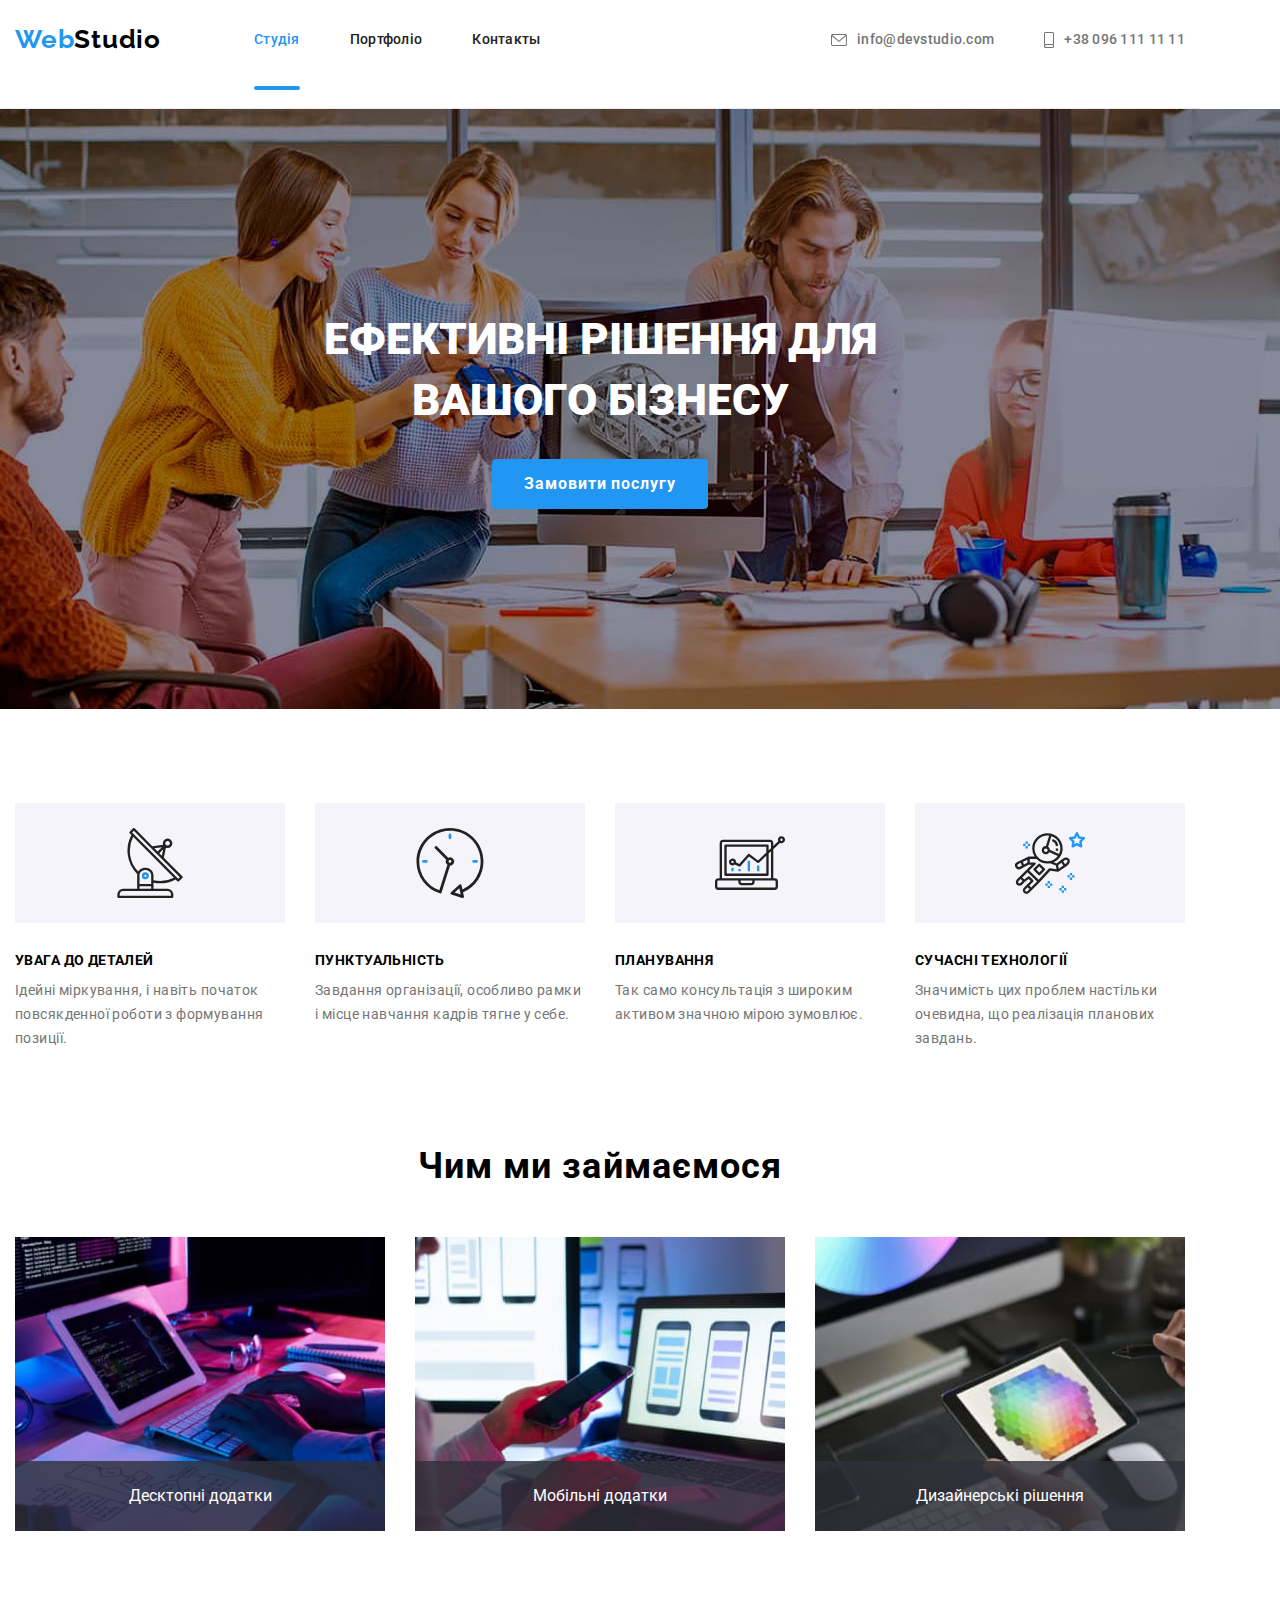
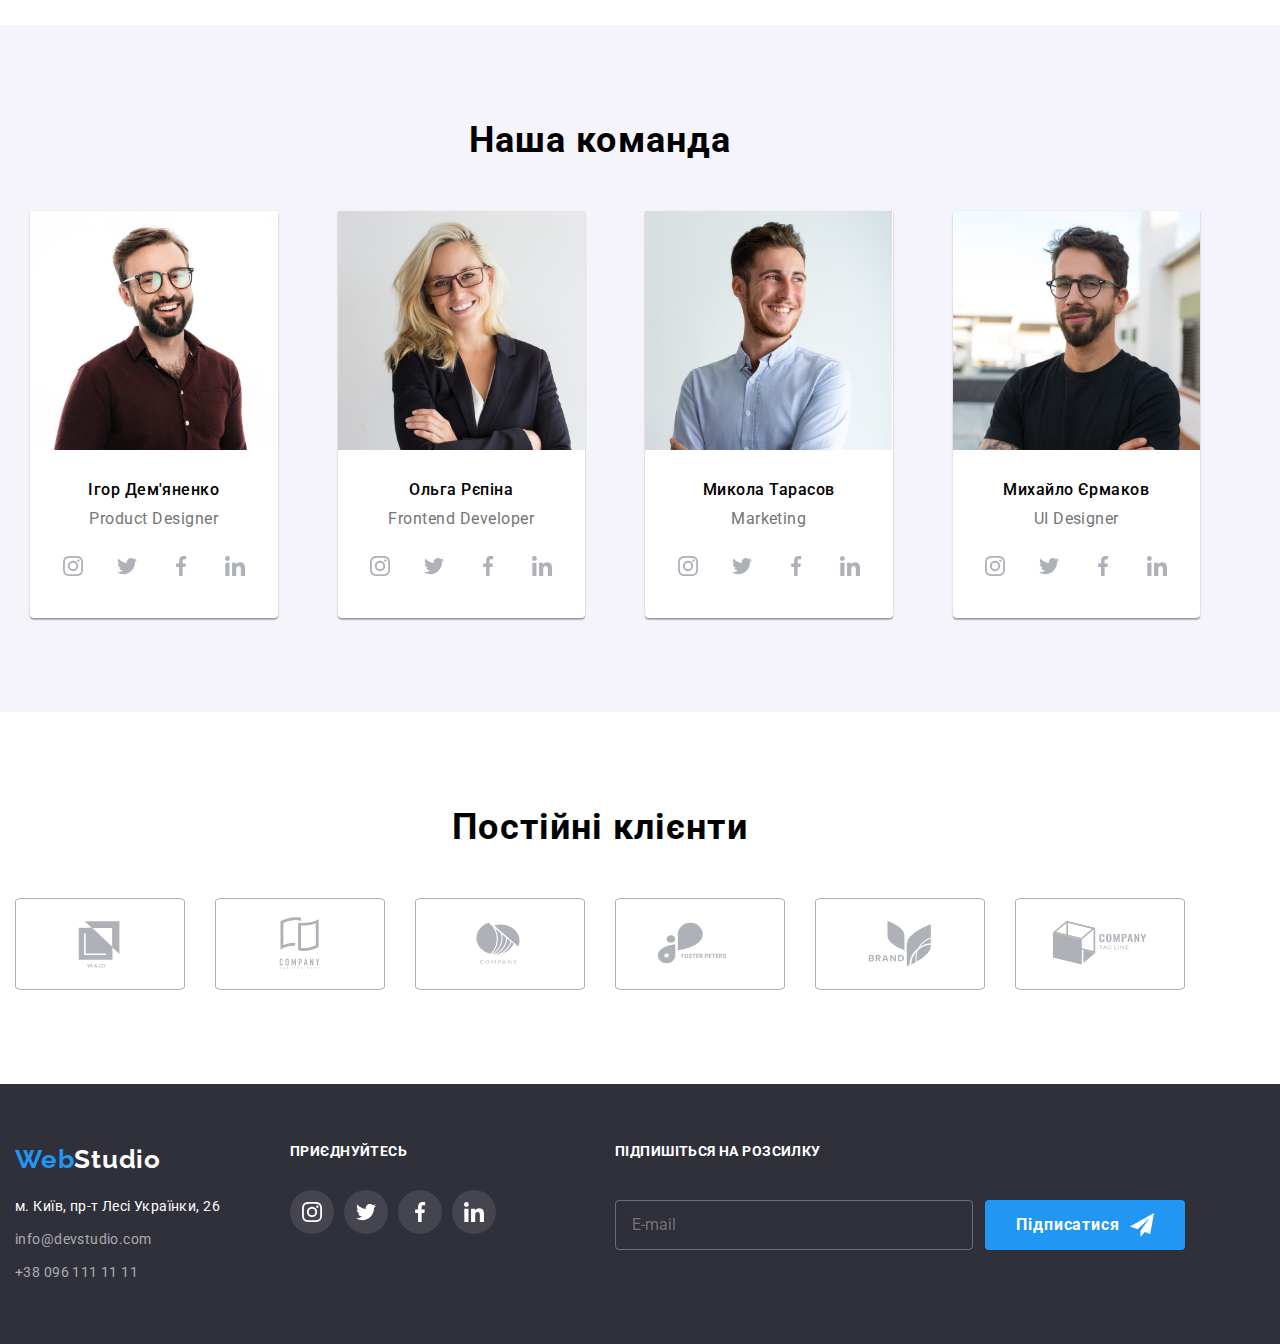
==== commit ac7f4924: "HW 8" ====
--- a/index.html
+++ b/index.html
@@ -619,35 +619,35 @@
     <footer class="footer">
       <div class="container footer__container">
         <div class="footer__container-address-social-networks">
-          <!-- <div class="footer__container-address"> -->
-          <a href="./index.html " class="logo footer__logo">
-            <span class="logo__web">Web</span
-            ><span class="logo__studio">Studio</span></a
-          >
-
-          <address class="address">
-            <ul class="address__list">
-              <li>
-                <a
-                  href="https://goo.gl/maps/ACZNKpHMxKwvgp7U7"
-                  target="_blank"
-                  class="address__maps"
-                  >м. Київ, пр-т Лесі Українки, 26</a
-                >
-              </li>
-              <li>
-                <a href="mailto:info@devstudio.com" class="address__item"
-                  >info@devstudio.com</a
-                >
-              </li>
-              <li>
-                <a href="tel:+380961111111 " class="address__item"
-                  >+38 096 111 11 11</a
-                >
-              </li>
-            </ul>
-          </address>
-          <!-- </div> -->
+          <div class="footer__container-address">
+            <a href="./index.html " class="logo footer__logo">
+              <span class="logo__web">Web</span
+              ><span class="logo__studio">Studio</span></a
+            >
+
+            <address class="address">
+              <ul class="address__list">
+                <li>
+                  <a
+                    href="https://goo.gl/maps/ACZNKpHMxKwvgp7U7"
+                    target="_blank"
+                    class="address__maps"
+                    >м. Київ, пр-т Лесі Українки, 26</a
+                  >
+                </li>
+                <li>
+                  <a href="mailto:info@devstudio.com" class="address__item"
+                    >info@devstudio.com</a
+                  >
+                </li>
+                <li>
+                  <a href="tel:+380961111111 " class="address__item"
+                    >+38 096 111 11 11</a
+                  >
+                </li>
+              </ul>
+            </address>
+          </div>
 
           <div class="social-networks">
             <p class="social-networks__text">приєднуйтесь</p>
--- a/CSS/main.min.css
+++ b/CSS/main.min.css
@@ -1 +1 @@
-:root{--color-web-blue: #2196f3;--color-text-main: #212121;--color-text-secondary: #757575;--color-fone: #f5f5f5;--transition-timing-cub: 250ms cubic-bezier(0.4, 0, 0.2, 1)}.visually-hidden{position:absolute;width:1px;height:1px;margin:-1px;padding:0;overflow:hidden;border:0;clip:rect(0 0 0 0)}.logo{padding-top:24px;padding-bottom:25px;margin-right:93px;font-family:"Raleway";font-style:normal;font-weight:700;letter-spacing:.03em;color:#000;transition-property:color;transition-duration:250ms;transition-timing-function:cubic-bezier(0.4, 0, 0.2, 1)}@media screen and (max-width: 1199px){.logo{font-size:24px;font-weight:700;line-height:1.17;letter-spacing:.03em;text-align:left;font-size:24px;font-weight:400;line-height:33px;letter-spacing:.03em;text-align:left}}@media screen and (min-width: 1200px){.logo{font-size:26px;line-height:1.19}}.logo:hover,.logo:focus{color:var(--color-web-blue)}.logo__web{font-family:"Raleway";font-style:normal;font-weight:700;font-size:26px;line-height:1.19;letter-spacing:.03em;color:#2196f3}@media screen and (min-width: 280px){.logo{margin-left:0}}.container{padding-left:15px;padding-right:15px;width:100%}@media screen and (max-width: 767px){.container{display:flex;flex-direction:column;margin-left:auto;margin-right:auto}}@media screen and (min-width: 768px){.container{width:768px}}@media screen and (min-width: 1200px){.container{width:1200px}}.btn:hover,.btn:focus{box-shadow:0px 4px 4px 0px rgba(0,0,0,.25);background-color:var(--color-web-blue);color:#fff}.btn{font-family:Roboto;font-weight:500;font-size:16px;line-height:1.63;text-align:center;letter-spacing:.03em;border-radius:4px;padding-left:22px;padding-right:22px;padding-top:6px;padding-bottom:6px;border:0px;background-color:#f5f4fa;color:#212121;cursor:pointer;transition:color var(--transition-timing-cub),background-color var(--transition-timing-cub),box-shadow var(--transition-timing-cub)}button{cursor:pointer}.link{font-weight:500;font-size:14px;line-height:1.14;letter-spacing:.02em;display:inline-block;color:var(--color-text-main);padding-top:32px;padding-bottom:32px}.link:hover,.link:focus{color:var(--color-web-blue)}.current{color:var(--color-web-blue)}h1,h2,h3,h4,p{margin-top:0;margin-bottom:0}ol,ul{margin-top:0;margin-bottom:0;padding-left:0}body{font-family:roboto,sans-serif}ul{list-style:none}a{text-decoration:none}img{display:block;max-width:100%;height:auto}.mobile-menu__container{display:flex;flex-direction:column;height:100vh;position:relative;padding-top:0px}.mobile-menu{position:fixed;top:0px;left:0px;width:100%;height:100%;z-index:100;background-color:#fff;opacity:0;visibility:hidden;pointer-events:none}.mobile-menu.is-open{opacity:1;visibility:visible;pointer-events:auto}.close-menu-btn-icon{width:40px;height:40px;fill:#212121;transition:fill 250ms var(--transition-timing-cub)}.close-menu-btn-icon:hover{fill:var(--color-web-blue)}.close-menu-btn-icon{transition-duration:250ms;transition-timing-function:cubic-bezier(0.4, 0, 0.2, 1)}.close-menu-btn{position:absolute;top:10px;right:15px;padding:0px;background-color:rgba(0,0,0,0);border:none;line-height:0px}@media screen and (min-width: 768px){.mobile-menu{display:none}}.mobile-menu__contact-list{padding-bottom:32px}.mobile-menu__contact-list,.link{color:var(--color-text-main);transition-property:color;transition-duration:250ms;transition-timing-function:cubic-bezier(0.4, 0, 0.2, 1)}.mobile-menu__contact{margin-top:auto}.mobile-menu__contact-item{color:var(--color-text-secondary);fill:currentColor;font-size:24px;font-weight:500;font-size:14px;line-height:1.14;letter-spacing:.02em;transition:color var(--transition-timing-cub)}.mobile-menu__contact-item:hover,.mobile-menu__contact-item:focus{color:var(--color-web-blue)}.mobile-menu__contact-item-tel{margin-bottom:32px;color:var(--color-web-blue);font-size:34px;font-weight:500;line-height:1.18;letter-spacing:.02em;text-align:left}@media screen and (max-width: 767px){.icon-envelope{display:none}.icon-envelope .mobile-menu__pagination{display:flex}}@media screen and (min-width: 768px){.mobile-menu__contact-item{font-size:24px;font-weight:500;line-height:1.17;letter-spacing:.02em}.mobile-menu__contact-item:hover,.mobile-menu__contact-item:focus{color:var(--color-web-blue)}}.mobile-menu__social-network-item{color:var(--color-web-blue);font-size:18px;font-weight:500;line-height:1.22;letter-spacing:.02em}.mobile-menu__social-network-contact{display:flex;justify-content:space-between;padding-bottom:48px}.mobile-menu__social-network-contact :not(:last-child){border-right:1px solid rgba(33,33,33,.2);padding-right:10px}.mobile-menu__social-network-contact :not(:first-child){border-left:10px}.page-header__nav{display:flex;flex-direction:row;justify-content:space-between}@media screen and (max-width: 767px){.contact{display:none}}@media screen and (min-width: 768px){.contact{display:flex;align-items:center;align-items:flex-start;flex-direction:column;justify-content:center}}@media screen and (min-width: 1200px){.contact{display:flex;margin-left:auto;flex-direction:row;align-items:center}.contact :not(:last-child){margin-right:50px}}.pagination__list{position:relative}.pagination :not(:last-child){margin-right:50px}@media screen and (max-width: 767px){.pagination{display:none}}@media screen and (min-width: 768px){.pagination{display:flex}}.open-mobile-menu-btn{line-height:0px;border:none;background-color:rgba(0,0,0,0);padding:0px}.open-mobile-menu-btn-icon{width:40px;height:40px;transition-duration:250ms;transition-timing-function:cubic-bezier(0.4, 0, 0.2, 1)}.open-mobile-menu-btn-icon:hover{fill:currentColor}@media screen and (min-width: 768px){.open-mobile-menu-btn-icon{display:none}}.current.pagination__item{color:var(--color-web-blue)}.current.pagination__item::after{position:absolute;content:"";display:block;bottom:0;width:100%;height:4px;background-color:var(--color-web-blue);border-radius:2px}.current.mobile-menu__pagination-item{color:var(--color-web-blue)}.mobile-menu__pagination-item{color:var(--color-text-secondary);fill:currentColor;font-family:Roboto;font-size:40px;font-weight:500;line-height:1.18;letter-spacing:.02em;text-align:left;transition:color var(--transition-timing-cub)}.mobile-menu__pagination-item:hover,.mobile-menu__pagination-item:focus{color:var(--color-web-blue)}.pagination__item{display:flex;align-items:center;padding-top:32px;padding-bottom:32px;gap:10px;justify-content:flex-end;color:var(--color-text-secondary);fill:currentColor;font-weight:500;font-size:14px;line-height:1.14;letter-spacing:.02em;transition:color var(--transition-timing-cub)}.pagination__item:hover,.pagination__item:focus{color:var(--color-web-blue)}.contact__item{color:var(--color-text-secondary);fill:currentColor;font-weight:500;font-size:14px;line-height:1.14;letter-spacing:.02em;transition:color var(--transition-timing-cub)}.contact__item:hover,.contact__item:focus{color:var(--color-web-blue)}@media screen and (min-width: 768px){.contact__item{display:flex;gap:8px;align-items:center;margin-bottom:10px}}@media screen and (min-width: 1200px){.contact__item{display:flex;align-items:center;padding-top:32px;padding-bottom:32px;gap:10px;justify-content:flex-end}}.container.page-header{border-bottom:1px solid #ececec}@media screen and (max-width: 767px){.container.page-header{margin-bottom:0px;display:flex;flex-direction:row;justify-content:space-between}}.contact__list,.link{color:#212121;transition-property:color;transition-duration:250ms;transition-timing-function:cubic-bezier(0.4, 0, 0.2, 1)}@media screen and (min-width: 768px){.contact__list{display:block}}@media screen and (min-width: 768px)and (max-width: 1199px){.page-header .tab{flex-direction:row}}.hero{margin-left:auto;margin-right:auto;background-color:#2f303a;background-size:cover;background-position:center;background-repeat:no-repeat;margin-left:auto;margin-right:auto;text-align:center;background-image:linear-gradient(rgba(47, 48, 58, 0.4), rgba(47, 48, 58, 0.4)),url(../images/hero-mob.jpg)}@media screen and (min-device-pixel-ratio: 2)and (max-width: 767px),screen and (min-resolution: 192dpi)and (max-width: 767px),screen and (min-resolution: 2dppx)and (max-width: 767px){.hero{background-image:url(../images/hero-mob@2x.jpg)}}@media screen and (min-width: 768px){.hero{background-image:url(../images/hero-tab.jpg)}}@media screen and (min-device-pixel-ratio: 2)and (min-width: 768px),screen and (min-resolution: 192dpi)and (min-width: 768px),screen and (min-resolution: 2dppx)and (min-width: 768px){.hero{background-image:url(../images/hero-tab@2x.jpg)}}@media screen and (min-width: 1200px){.hero{background-image:url(../images/hero.jpg)}}@media screen and (min-device-pixel-ratio: 2)and (min-width: 1200px),screen and (min-resolution: 192dpi)and (min-width: 1200px),screen and (min-resolution: 2dppx)and (min-width: 1200px){.hero{background-image:url(../images/hero@2x.jpg)}}@media screen and (max-width: 767px){.hero__container{width:360;height:164px}}@media screen and (max-width: 767px)and (min-width: 1200px){.hero__container{padding-top:200px;padding-bottom:200px}}@media screen and (max-width: 767px){.hero{max-width:767px;padding-top:60px;padding-bottom:60px}}@media screen and (min-width: 768px){.hero{width:100%;padding-top:118px;padding-bottom:118px}}@media screen and (min-width: 768px)and (min-width: 1200px){.hero{width:100%;padding-top:200px;padding-bottom:200px}}.hero__title{text-align:center;text-transform:uppercase;margin-left:auto;margin-right:auto;margin-bottom:30px;font-size:16px;height:1.88;color:#fff}@media screen and (max-width: 1599px){.hero__title{font-size:26px;font-weight:900;line-height:1.61;width:360px;height:84px}}@media screen and (min-width: 1200px){.hero__title{font-size:44px;font-weight:900;font-size:44px;line-height:1.37;width:696px;height:120px}}.hero__button{font-size:16px;font-weight:700;line-height:1.88;cursor:pointer;border-radius:4px;align-items:flex-start;display:block;margin-left:auto;margin-right:auto;background-color:var(--color-web-blue);color:#fff;text-align:center;padding:10px 32px;border:0;letter-spacing:.06em;transition-property:color;transition-duration:250ms;transition-timing-function:cubic-bezier(0.4, 0, 0.2, 1)}.modal{width:100% px;height:536px;padding:40px;position:absolute;top:50%;left:50%;margin-left:15px;margin-right:15px;background-color:#fff;transform:translate(-50%, -50%) scale(1);transition:transform 250ms var(--transition-timing-cub)}@media screen and (min-width: 480px){.modal{width:450px;height:609px}}@media screen and (min-width: 1200px){.modal{width:527px;height:581px;padding:40px}}.footer-form__icon{margin-left:10px;width:24px;height:24px}.modal__checkbox{display:flex;align-items:center;justify-content:center;position:relative}.modal-check-imput-new{padding-right:7px;height:15px;width:16px;border-radius:0px;fill:#212121}textarea{height:120px;width:100%;padding-top:12px;padding-bottom:12px;padding-left:16px;padding-right:16px;border-radius:4px;resize:none;cursor:pointer;border:1px solid rgba(33,33,33,.2);transition:border-color var(--transition-timing-cub)}textarea:focus{border-color:var(--color-web-blue);outline:none}.modal__imput{border:box;display:block;border:1px solid rgba(33,33,33,.2);width:100%;height:40px;border-radius:4px;border:1px solid rgba(33,33,33,.2);padding-left:42px;transition:border-color var(--transition-timing-cub)}.modal__imput:focus{fill:var(--color-web-blue);outline:none;border-color:var(--color-web-blue)}.modal__icon{position:absolute;top:50%;left:12px;transform:translateY(-50%);fill:var(--color-text-main);transition:fill var(--transition-timing-cub)}.modal__imput:focus+.modal__icon{fill:var(--color-web-blue)}.contract{font-size:14px;line-height:1.71;color:var(--color-web-blue);text-decoration:underline}@media screen and (min-width: 480px){.contract-term{color:var(--color-text-main);font-family:Roboto;font-size:12px;font-weight:400;line-height:14px;letter-spacing:.03em;text-align:left}}@media screen and (min-width: 1200px){.contract-term{font-family:Roboto;font-size:14px;font-weight:400;line-height:2;letter-spacing:.03em;text-align:left}}.chek-box{width:16px;height:15px;margin-right:7px;border:2px solid var(--color-text-main);fill:rgba(0,0,0,0);display:flex;align-items:center;justify-content:center;cursor:pointer;border-radius:3px;transition:border var(--transition-timing-cub),fill var(--transition-timing-cub)}.modal-check-imput:checked+.chek-box{fill:var(--color-web-blue);border:none}.modal__close-btn{height:30px;width:30px;border-radius:50%;position:absolute;top:8px;right:8px;border:rgba(0,0,0,.1);transition:fill 250ms var(--transition-timing-cub)}.modal__close-btn:hover{fill:var(--color-web-blue)}.modal__form{display:flex;flex-direction:column;align-content:center}.modal__title{margin-bottom:12px;color:#212121;font-family:Roboto;font-size:20px;font-weight:700;line-height:1.15;letter-spacing:.03em;text-align:center}input{cursor:pointer}.modal__label{display:flex;flex-direction:column;font-size:12px;font-weight:400;line-height:14px;letter-spacing:.01em;text-align:left;color:#757575;margin-bottom:4px}.modal__btn-icon{display:flex;border-radius:50%;padding:0px;border:rgba(0,0,0,.1)}.icon-send{padding-left:10px;padding-right:10px;display:block;padding:0px;fill:#fff;border:none}.send{margin-left:auto;margin-right:auto;margin-top:30px;margin-bottom:40px;width:200px;height:50px;background-color:var(--color-web-blue);color:#fff;box-shadow:0px 4px 4px rgba(0,0,0,.15);border-radius:4px;border:var(--color-web-blue)}.imput-textarea{margin-bottom:20px}.modal__name{padding:0px;margin-bottom:10px;position:relative}.backdrop{position:fixed;top:0px;left:0px;background-color:rgba(0,0,0,.2);width:100%;height:100%;z-index:100500;transition:opacity var(--transition-timing-cub),visibility var(--transition-timing-cub)}.backdrop.is-hidden{visibility:hidden;opacity:0;pointer-events:none}.backdrop.is-hidden.modal{transform:translate(-50%, -50%) scale(0)}@media screen and (min-width: 480px){.our-features{padding-top:60px;padding-bottom:60px}}@media screen and (min-width: 768px){.our-features{padding-bottom:60px}}@media screen and (min-width: 1200px){.our-features{padding-top:94px;padding-bottom:94px}}.our-features__img{display:flex;background-color:#f5f4fa;height:120px;align-items:center;justify-content:center;margin-bottom:30px}@media screen and (min-width: 768px){.our-features__list{display:flex;flex-wrap:wrap;justify-content:space-evenly;gap:30px}}@media screen and (min-width: 1200px){.our-features__list{display:flex;flex-wrap:nowrap;margin:0}}.our-features__item{width:354px}@media screen and (max-width: 767px){.our-features__item{width:100%}}@media screen and (min-width: 768px)and (max-width: 1199){.our-features__item{margin:15px;width:calc((100% - 60px)/2)}}.our-features__subject{margin-bottom:10px;font-weight:700;font-size:14px;line-height:1.14;letter-spacing:.03em}@media screen and (max-width: 767px){.our-features__subject{display:flex;justify-content:center}}.our-features__text{display:flex;color:var(--color-text-secondary);font-weight:400;font-size:14px;line-height:1.71;letter-spacing:.03em}.business-profiles{padding-bottom:94px}@media screen and (max-width: 1199px){.business-profiles{display:none}}@media screen and (max-width: 1199px){.regular-customers{padding-top:60px;padding-bottom:60px}}@media screen and (min-width: 1200px){.regular-customers{padding-top:94px;padding-bottom:94px}}.team{background-color:#f5f4fa;padding-top:94px;padding-bottom:94px}.team__name{padding-top:30px;margin-bottom:10px;font-weight:500;font-size:16px;line-height:1.19;text-align:center;letter-spacing:.03em}.team__profession{margin-bottom:16px;color:var(--color-text-secondary);font-weight:400;font-size:16px;line-height:1.19;text-align:center;letter-spacing:.03em}.list-networks__icon{fill:currentColor}.list-networks__icon:hover{fill:currentColor}@media screen and (min-width: 1200px){.business-profiles__list{display:flex;gap:30px}}.business-profiles__item{position:relative}@media screen and (min-width: 1200px){.business-profiles__item{display:flex;align-content:center;justify-content:center}}.business-profiles__title{padding-bottom:0px;font-weight:700;font-size:36px;line-height:1.17;text-align:center;letter-spacing:.03em;margin-bottom:50px}.team__title{padding-bottom:0px;font-weight:700;font-size:36px;line-height:1.17;text-align:center;letter-spacing:.03em;margin-bottom:50px}.business-profiles__text{background-color:rgba(47,48,58,.8);display:flex;justify-content:center;align-items:center;height:70px;width:100%;color:#fff;position:absolute;bottom:0}@media screen and (min-width: 768px){.team__list{display:flex;flex-wrap:wrap;margin:-15px}}@media screen and (min-width: 1200px){.team__list{display:flex;gap:30px;flex-wrap:nowrap;gap:30px}}.team__item{box-shadow:0px 1px 3px rgba(0,0,0,.12),0px 1px 1px rgba(0,0,0,.14),0px 2px 1px rgba(0,0,0,.2);border-top-left-radius:4%;border-radius:0px 0px 4px 4px;background-color:#fff;margin-bottom:30px}@media screen and (max-width: 767px){.team__item:last-child{margin-bottom:0px}}@media screen and (min-width: 768px){.team__item{margin:15px;width:calc((100% - 60px)/2)}}.icon-networks{width:20px;height:20px}.list-networks__link{align-items:center;justify-content:center;display:flex;color:#afb1b8;column-gap:10px;background-color:rgba(255,255,255,.1);transition-property:background-color,color;transition-duration:250ms;transition-timing-function:cubic-bezier(0.4, 0, 0.2, 1)}.list-networks__link:hover{background-color:var(--color-web-blue);color:#fff}@media screen and (max-width: 1199px){.client{margin:0;width:210px;height:92px}}@media screen and (min-width: 1200px){.client{width:170px;height:92px;margin:0}}.client-list{display:flex;gap:30px}@media screen and (max-width: 1199px){.client-list{justify-content:center;flex-wrap:wrap}}.regular-customers__title{padding-bottom:50px;text-align:center;padding-bottom:0px;font-weight:700;font-size:36px;line-height:1.17;text-align:center;letter-spacing:.03em;margin-bottom:50px}.client__list{color:#afb1b8;display:flex;justify-content:center;align-items:center;width:100%;height:100%;border:1px solid #afb1b8;border-radius:4%;transition-property:color,border-color;transition-duration:250ms;transition-timing-function:cubic-bezier(0.4, 0, 0.2, 1)}.client__list:hover,.client__list:focus{color:var(--color-web-blue);border-color:var(--color-web-blue)}@media screen and (min-width: 767px){.client__list{flex-wrap:wrap}}@media screen and (min-width: 1200px){.client__list{display:flex;gap:30px;justify-content:center}}.client__icon{fill:currentColor;width:106px;height:60px}.client__icon:hover,.client__icon:focus{fill:#2196f3}.menu-portfolio-btn{margin-bottom:50px;display:flex;justify-content:center;gap:8px;color:var(--color-text-main);transform:color var(--transition-timing-cub)}.menu-portfolio-btn:hover,.menu-portfolio-btn:focus{color:var(--color-web-blue)}@media screen and (max-width: 767px){.menu-portfolio-btn{flex-direction:row;flex-wrap:wrap;justify-content:start}}.portfolio{padding-top:94px;padding-bottom:94px}.container-home{padding-top:94px;padding-bottom:94px}.portf-h-invis{position:absolute;width:1px;height:1px;margin:-1px;border:0;padding:0;white-space:nowrap;clip-path:inset(100%);clip:rect(0 0 0 0);overflow:hidden}.portf-h-invis{text-align:center}.projects-h{margin-bottom:4px;color:var(--color-text-main);font-weight:700;font-size:18px;line-height:2;letter-spacing:.06em}.projects-p{color:var(--color-text-secondary);font-weight:400;font-size:16px;line-height:1.19;letter-spacing:.03em}.projects{display:flex;flex-wrap:wrap;gap:30px}@media screen and (max-width: 767px){.projects{flex-wrap:wrap;justify-content:center;border:1px solid #eee}}@media screen and (min-width: 768px){.projects{margin:-15px;justify-content:center}.projects :last-child{margin-right:auto}}@media screen and (min-width: 1200px){.projects{margin:0}}.projects__list{width:100%;transition-property:color;transition-duration:250ms;transition-timing-function:cubic-bezier(0.4, 0, 0.2, 1)}.projects__list:hover,.projects__list:focus{box-shadow:0px 4px 4px 0px rgba(0,0,0,.25)}@media screen and (min-width: 768px){.projects__list{width:calc((100% - 60px)/2)}}@media screen and (min-width: 1200px){.projects__list{width:calc((100% - 60px)/3)}}.projects__item{display:block;box-sizing:border-box;background:#fff;transition:box-shadow var(--transition-timing-cub)}.projects__item:hover,.projects__item:focus{box-shadow:cubic-bezier(0.4, 0, 0.2, 1),rgba(0,0,0,.25)}.projects__card{position:relative;overflow:hidden}.overlay{position:absolute;font-family:Roboto;font-size:18px;font-weight:400;line-height:1.56;letter-spacing:.03em;text-align:left;width:100%;height:100%;padding-top:63px;padding-bottom:63px;padding-left:24px;padding-right:24px;top:0;left:0;color:#fff;background-color:rgba(33,150,243,.9);overflow-y:auto;transform:translateY(101%);transition:transform 250ms cubic-bezier(0.4, 0, 0.2, 1)}.projects__item:hover .overlay,.projects__item:focus .overlay{transform:translateY(0%)}.person{padding:20px 24px;border-left:1px solid #ececec;border-right:1px solid #ececec}.footer{background-color:#2f303a;padding-top:60px;padding-bottom:60px}.address__item{color:rgba(255,255,255,.6)}.address__item:hover,.address__item:focus{color:var(--color-web-blue)}.social-networks__icon{fill:#fff}.social{align-items:baseline;display:inline-block;border:#fff;text-align:center;width:44px;height:44px;border-radius:50%}.social-networks__list{padding-bottom:30px;justify-content:center;display:flex;gap:10px}.list-networks{padding-bottom:30px;justify-content:center;display:flex;gap:10px}.social-networks{margin-left:auto;gap:10px;border-radius:50%}.address__maps{color:#fff;font-style:normal;font-weight:400;font-size:14px;line-height:1.71;letter-spacing:.03em;transition:color var(--transition-timing-cub)}.address__maps:hover{color:var(--color-web-blue)}.address__item{font-style:normal;font-weight:400;font-size:14px;line-height:1.7;letter-spacing:.03em;transition-property:color;transition-duration:250ms;transition-timing-function:cubic-bezier(0.4, 0, 0.2, 1)}.address__list :not(:last-child){margin-bottom:9px}@media screen and (max-width: 767px){.address__list{display:flex;flex-direction:column;align-items:center}}@media screen and (min-width: 768){.address__list{align-items:center}}.logo__studio{color:#fff}.footer-form{margin-left:auto}@media screen and (min-width: 480px){.footer-form{display:flex;flex-direction:column;margin:0}}.footer-form__text{display:flex;justify-content:center;margin-bottom:20px;color:#fff;text-transform:uppercase;font-family:Roboto;font-size:14px;font-weight:700;line-height:1.14;letter-spacing:.03em;text-align:left}@media screen and (max-width: 11999px){.footer-form__text{margin:0;padding-bottom:20px}}@media screen and (max-width: 1199px){.footer-form__wind{display:flex;flex-direction:column;align-items:center}}.footer-form__imput{border-radius:4px;padding-left:16px;padding-top:15px;padding-bottom:15px;margin:0px;width:358px;height:50px;margin-right:12px;border:1px solid rgba(255,255,255,.3);filter:drop-shadow(0px 4px 4px rgba(0, 0, 0, 0.15));background:rgba(0,0,0,0);color:rgba(255,255,255,.6)}@media screen and (max-width: 1199px){.footer-form__imput{margin-right:auto;margin-left:auto;margin-bottom:20px}}.footer-form__btn{display:flex;align-items:center;justify-content:center;cursor:pointer;width:200px;height:50px;border-radius:4px;border:none;font-family:Roboto;font-size:16px;font-weight:700;line-height:30px;letter-spacing:.06em;text-align:center;color:#fff;background-color:var(--color-web-blue)}.footer-form__subscription{font-family:Roboto;font-size:16px;font-weight:700;line-height:1.88;letter-spacing:.06em;text-align:center}.social-networks__text{text-transform:uppercase;letter-spacing:.03em;font-weight:700;margin-bottom:20px;font-size:14px;line-height:1.14;color:#fff}@media screen and (max-width: 767px){.footer__logo{padding:0;display:inline-block;margin-left:auto;margin-right:auto;margin-bottom:20px}.footer__container-address{display:flex;flex-direction:column}.address{display:flex;justify-content:center;padding-bottom:60px}.social-networks__text{display:block;text-align:center;padding-bottom:20px}.footer-form__imput{padding-bottom:20px}}@media screen and (min-width: 1200px){.address{display:flex}.footer__logo{padding:0;display:inline-block;margin-bottom:20px;margin-right:0px}.footer{background-color:#2f303a;padding-top:60px;padding-bottom:60px}.address__item{color:rgba(255,255,255,.6)}.address__item:hover,.address__item:focus{color:var(--color-web-blue)}.social-networks__icon{fill:#fff}.social{align-items:baseline;display:inline-block;border:#fff;text-align:center;width:44px;height:44px;border-radius:50%}.social-networks__list{padding-bottom:30px;justify-content:center;display:flex;gap:10px}.list-networks{padding-bottom:30px;justify-content:center;display:flex;gap:10px}.social-networks{text-align:center;display:flex;width:44px;height:44px;gap:10px;border-radius:50%}.address__maps{color:#fff;font-style:normal;font-weight:400;font-size:14px;line-height:1.71;letter-spacing:.03em;transition:color var(--transition-timing-cub)}.address__maps:hover{color:var(--color-web-blue)}.address__item{font-style:normal;font-weight:400;font-size:14px;line-height:1.7;letter-spacing:.03em;transition-property:color;transition-duration:250ms;transition-timing-function:cubic-bezier(0.4, 0, 0.2, 1)}.address__list :not(:last-child){margin-bottom:9px}.logo__studio{color:#fff}.footer-form{margin-left:auto}.footer-form__text{display:block;margin-bottom:20px;color:#fff;text-transform:uppercase;font-family:Roboto;font-size:14px;font-weight:700;line-height:1.14;letter-spacing:.03em;text-align:left}.footer-form__wind{display:flex}.footer-form__imput{border-radius:4px;padding-left:16px;padding-top:15px;padding-bottom:15px;margin:0px;width:358px;height:50px;margin-right:12px;border:1px solid rgba(255,255,255,.3);filter:drop-shadow(0px 4px 4px rgba(0, 0, 0, 0.15));background:rgba(0,0,0,0);color:rgba(255,255,255,.6)}.footer-form__btn{display:flex;align-items:center;justify-content:center;cursor:pointer;width:200px;height:50px;border-radius:4px;border:none;font-family:Roboto;font-size:16px;font-weight:700;line-height:30px;letter-spacing:.06em;text-align:center;color:#fff;background-color:var(--color-web-blue)}.footer-form__subscription{font-family:Roboto;font-size:16px;font-weight:700;line-height:1.88;letter-spacing:.06em;text-align:center}.footer__logo{padding:0;display:inline-block;margin-bottom:20px;margin-right:0px}.address{display:flex}.social-networks{border:0px;width:206px;height:80px;display:flex;flex-direction:column;margin-left:70px}.social-networks__link{height:44px;width:44px;align-items:center;justify-content:center;display:flex;color:#757575;column-gap:10px;background-color:rgba(255,255,255,.1);border-radius:50%;transition-property:background-color;transition-duration:250ms;transition-timing-function:cubic-bezier(0.4, 0, 0.2, 1)}.social-networks__link:hover{background-color:var(--color-web-blue)}.social-link{width:44px;height:44px;border-radius:50%}.footer__container{align-items:baseline;display:flex}.social-networks__text{text-transform:uppercase;letter-spacing:.03em;font-weight:700;margin-bottom:20px;margin-right:auto;font-size:14px;line-height:1.14;color:#fff}}.social-networks__link{height:44px;width:44px;align-items:center;justify-content:center;display:flex;color:#757575;column-gap:10px;background-color:rgba(255,255,255,.1);border-radius:50%;transition-property:background-color;transition-duration:250ms;transition-timing-function:cubic-bezier(0.4, 0, 0.2, 1)}.social-networks__link:hover{background-color:var(--color-web-blue)}.social-link{width:44px;height:44px;border-radius:50%}@media screen and (max-width: 767px){.footer__container{display:flex;flex-direction:column}}@media screen and (min-width: 1200px){.social-networks{border:0px;width:206px;height:80px;display:flex;flex-direction:column;margin-left:70px}.footer__container{align-items:baseline;display:flex;flex-direction:row;align-items:flex-start}}@media screen and (min-width: 768px){.footer__container-address{display:flex;flex-direction:column;align-items:flex-start}}@media screen and (min-width: 768px){.footer__container-address-social-networks{display:flex;align-items:center}}@media screen and (min-width: 1200px){.footer__container-address-social-networks{align-items:flex-start}}.social-networks__text{text-transform:uppercase;letter-spacing:.03em;font-weight:700;margin-bottom:20px;margin-right:auto;font-size:14px;line-height:1.14;color:#fff}/*# sourceMappingURL=main.min.css.map */+:root{--color-web-blue: #2196f3;--color-text-main: #212121;--color-text-secondary: #757575;--color-fone: #f5f5f5;--transition-timing-cub: 250ms cubic-bezier(0.4, 0, 0.2, 1)}.visually-hidden{position:absolute;width:1px;height:1px;margin:-1px;padding:0;overflow:hidden;border:0;clip:rect(0 0 0 0)}.logo{padding-top:24px;padding-bottom:25px;margin-right:93px;font-family:"Raleway";font-style:normal;font-weight:700;letter-spacing:.03em;color:#000;transition-property:color;transition-duration:250ms;transition-timing-function:cubic-bezier(0.4, 0, 0.2, 1)}@media screen and (max-width: 1199px){.logo{font-size:24px;font-weight:700;line-height:1.17;letter-spacing:.03em;text-align:left;font-size:24px;font-weight:400;line-height:33px;letter-spacing:.03em;text-align:left}}@media screen and (min-width: 1200px){.logo{font-size:26px;line-height:1.19}}.logo:hover,.logo:focus{color:var(--color-web-blue)}.logo__web{font-family:"Raleway";font-style:normal;font-weight:700;font-size:26px;line-height:1.19;letter-spacing:.03em;color:#2196f3}@media screen and (min-width: 280px){.logo{margin-left:0}}@media screen and (min-width: 678px)and (max-width: 1199px){.logo{margin-left:auto;margin-right:auto}}.container{padding-left:15px;padding-right:15px;width:100%}@media screen and (max-width: 767px){.container{display:flex;flex-direction:column;margin-left:auto;margin-right:auto}}@media screen and (min-width: 768px){.container{width:768px}}@media screen and (min-width: 1200px){.container{width:1200px}}.btn:hover,.btn:focus{box-shadow:0px 4px 4px 0px rgba(0,0,0,.25);background-color:var(--color-web-blue);color:#fff}.btn{font-family:Roboto;font-weight:500;font-size:16px;line-height:1.63;text-align:center;letter-spacing:.03em;border-radius:4px;padding-left:22px;padding-right:22px;padding-top:6px;padding-bottom:6px;border:0px;background-color:#f5f4fa;color:#212121;cursor:pointer;transition:color var(--transition-timing-cub),background-color var(--transition-timing-cub),box-shadow var(--transition-timing-cub)}button{cursor:pointer}.link{font-weight:500;font-size:14px;line-height:1.14;letter-spacing:.02em;display:inline-block;color:var(--color-text-main);padding-top:32px;padding-bottom:32px}.link:hover,.link:focus{color:var(--color-web-blue)}.current{color:var(--color-web-blue)}h1,h2,h3,h4,p{margin-top:0;margin-bottom:0}ol,ul{margin-top:0;margin-bottom:0;padding-left:0}body{font-family:roboto,sans-serif}ul{list-style:none}a{text-decoration:none}img{display:block;max-width:100%;height:auto}.mobile-menu__container{display:flex;flex-direction:column;height:100vh;position:relative;padding-top:0px}.mobile-menu{position:fixed;top:0px;left:0px;width:100%;height:100%;z-index:100;background-color:#fff;opacity:0;visibility:hidden;pointer-events:none}.mobile-menu.is-open{opacity:1;visibility:visible;pointer-events:auto}.close-menu-btn-icon{width:40px;height:40px;fill:#212121;transition:fill 250ms var(--transition-timing-cub)}.close-menu-btn-icon:hover{fill:var(--color-web-blue)}.close-menu-btn-icon{transition-duration:250ms;transition-timing-function:cubic-bezier(0.4, 0, 0.2, 1)}.close-menu-btn{position:absolute;top:10px;right:15px;padding:0px;background-color:rgba(0,0,0,0);border:none;line-height:0px}@media screen and (min-width: 768px){.mobile-menu{display:none}}.mobile-menu__contact-list{padding-bottom:32px}.mobile-menu__contact-list,.link{color:var(--color-text-main);transition-property:color;transition-duration:250ms;transition-timing-function:cubic-bezier(0.4, 0, 0.2, 1)}.mobile-menu__contact{margin-top:auto}.mobile-menu__contact-item{color:var(--color-text-secondary);fill:currentColor;font-size:24px;font-weight:500;font-size:14px;line-height:1.14;letter-spacing:.02em;transition:color var(--transition-timing-cub)}.mobile-menu__contact-item:hover,.mobile-menu__contact-item:focus{color:var(--color-web-blue)}.mobile-menu__contact-item-tel{margin-bottom:32px;color:var(--color-web-blue);font-size:34px;font-weight:500;line-height:1.18;letter-spacing:.02em;text-align:left}@media screen and (max-width: 767px){.icon-envelope{display:none}.icon-envelope .mobile-menu__pagination{display:flex}}@media screen and (min-width: 768px){.mobile-menu__contact-item{font-size:24px;font-weight:500;line-height:1.17;letter-spacing:.02em}.mobile-menu__contact-item:hover,.mobile-menu__contact-item:focus{color:var(--color-web-blue)}}.mobile-menu__social-network-item{color:var(--color-web-blue);font-size:18px;font-weight:500;line-height:1.22;letter-spacing:.02em}.mobile-menu__social-network-contact{display:flex;justify-content:space-between;padding-bottom:48px}.mobile-menu__social-network-contact :not(:last-child){border-right:1px solid rgba(33,33,33,.2);padding-right:10px}.mobile-menu__social-network-contact :not(:first-child){border-left:10px}.page-header__nav{display:flex;flex-direction:row;justify-content:space-between}@media screen and (max-width: 767px){.contact{display:none}}@media screen and (min-width: 768px){.contact{display:flex;align-items:center;align-items:flex-start;flex-direction:column;justify-content:center}}@media screen and (min-width: 1200px){.contact{display:flex;margin-left:auto;flex-direction:row;align-items:center}.contact :not(:last-child){margin-right:50px}}.pagination__list{position:relative}.pagination :not(:last-child){margin-right:50px}@media screen and (max-width: 767px){.pagination{display:none}}@media screen and (min-width: 768px){.pagination{display:flex}}.open-mobile-menu-btn{line-height:0px;border:none;background-color:rgba(0,0,0,0);padding:0px}.open-mobile-menu-btn-icon{width:40px;height:40px;transition-duration:250ms;transition-timing-function:cubic-bezier(0.4, 0, 0.2, 1)}.open-mobile-menu-btn-icon:hover{fill:currentColor}@media screen and (min-width: 768px){.open-mobile-menu-btn-icon{display:none}}.current.pagination__item{color:var(--color-web-blue)}.current.pagination__item::after{position:absolute;content:"";display:block;bottom:0;width:100%;height:4px;background-color:var(--color-web-blue);border-radius:2px}.current.mobile-menu__pagination-item{color:var(--color-web-blue)}.mobile-menu__pagination-item{color:var(--color-text-secondary);fill:currentColor;font-family:Roboto;font-size:40px;font-weight:500;line-height:1.18;letter-spacing:.02em;text-align:left;transition:color var(--transition-timing-cub)}.mobile-menu__pagination-item:hover,.mobile-menu__pagination-item:focus{color:var(--color-web-blue)}.pagination__item{display:flex;align-items:center;padding-top:32px;padding-bottom:32px;gap:10px;justify-content:flex-end;color:var(--color-text-secondary);fill:currentColor;font-weight:500;font-size:14px;line-height:1.14;letter-spacing:.02em;transition:color var(--transition-timing-cub)}.pagination__item:hover,.pagination__item:focus{color:var(--color-web-blue)}.contact__item{color:var(--color-text-secondary);fill:currentColor;font-weight:500;font-size:14px;line-height:1.14;letter-spacing:.02em;transition:color var(--transition-timing-cub)}.contact__item:hover,.contact__item:focus{color:var(--color-web-blue)}@media screen and (min-width: 768px){.contact__item{display:flex;gap:8px;align-items:center;margin-bottom:10px}}@media screen and (min-width: 1200px){.contact__item{display:flex;align-items:center;padding-top:32px;padding-bottom:32px;gap:10px;justify-content:flex-end}}.container.page-header{border-bottom:1px solid #ececec}@media screen and (max-width: 767px){.container.page-header{margin-bottom:0px;display:flex;flex-direction:row;justify-content:space-between}}.contact__list,.link{color:#212121;transition-property:color;transition-duration:250ms;transition-timing-function:cubic-bezier(0.4, 0, 0.2, 1)}@media screen and (min-width: 768px){.contact__list{display:block}}@media screen and (min-width: 768px)and (max-width: 1199px){.page-header .tab{flex-direction:row}}.hero{margin-left:auto;margin-right:auto;background-color:#2f303a;background-size:cover;background-position:center;background-repeat:no-repeat;margin-left:auto;margin-right:auto;text-align:center;background-image:linear-gradient(rgba(47, 48, 58, 0.4), rgba(47, 48, 58, 0.4)),url(../images/hero-mob.jpg)}@media screen and (min-device-pixel-ratio: 2)and (max-width: 767px),screen and (min-resolution: 192dpi)and (max-width: 767px),screen and (min-resolution: 2dppx)and (max-width: 767px){.hero{background-image:url(../images/hero-mob@2x.jpg)}}@media screen and (min-width: 768px){.hero{background-image:url(../images/hero-tab.jpg)}}@media screen and (min-device-pixel-ratio: 2)and (min-width: 768px),screen and (min-resolution: 192dpi)and (min-width: 768px),screen and (min-resolution: 2dppx)and (min-width: 768px){.hero{background-image:url(../images/hero-tab@2x.jpg)}}@media screen and (min-width: 1200px){.hero{background-image:url(../images/hero.jpg)}}@media screen and (min-device-pixel-ratio: 2)and (min-width: 1200px),screen and (min-resolution: 192dpi)and (min-width: 1200px),screen and (min-resolution: 2dppx)and (min-width: 1200px){.hero{background-image:url(../images/hero@2x.jpg)}}@media screen and (max-width: 767px){.hero__container{width:360;height:164px}}@media screen and (max-width: 767px)and (min-width: 1200px){.hero__container{padding-top:200px;padding-bottom:200px}}@media screen and (max-width: 767px){.hero{max-width:767px;padding-top:60px;padding-bottom:60px}}@media screen and (min-width: 768px){.hero{width:100%;padding-top:118px;padding-bottom:118px}}@media screen and (min-width: 768px)and (min-width: 1200px){.hero{width:100%;padding-top:200px;padding-bottom:200px}}.hero__title{text-align:center;text-transform:uppercase;margin-left:auto;margin-right:auto;margin-bottom:30px;font-size:16px;height:1.88;color:#fff}@media screen and (max-width: 1599px){.hero__title{font-size:26px;font-weight:900;line-height:1.61;width:360px;height:84px}}@media screen and (min-width: 1200px){.hero__title{font-size:44px;font-weight:900;font-size:44px;line-height:1.37;width:696px;height:120px}}.hero__button{font-size:16px;font-weight:700;line-height:1.88;cursor:pointer;border-radius:4px;align-items:flex-start;display:block;margin-left:auto;margin-right:auto;background-color:var(--color-web-blue);color:#fff;text-align:center;padding:10px 32px;border:0;letter-spacing:.06em;transition-property:color;transition-duration:250ms;transition-timing-function:cubic-bezier(0.4, 0, 0.2, 1)}.modal{width:100% px;height:536px;padding:40px;position:absolute;top:50%;left:50%;margin-left:15px;margin-right:15px;background-color:#fff;transform:translate(-50%, -50%) scale(1);transition:transform 250ms var(--transition-timing-cub)}@media screen and (min-width: 480px){.modal{width:450px;height:609px}}@media screen and (min-width: 1200px){.modal{width:527px;height:581px;padding:40px}}.footer-form__icon{margin-left:10px;width:24px;height:24px}.modal__checkbox{display:flex;align-items:center;justify-content:center;position:relative}.modal-check-imput-new{padding-right:7px;height:15px;width:16px;border-radius:0px;fill:#212121}textarea{height:120px;width:100%;padding-top:12px;padding-bottom:12px;padding-left:16px;padding-right:16px;border-radius:4px;resize:none;cursor:pointer;border:1px solid rgba(33,33,33,.2);transition:border-color var(--transition-timing-cub)}textarea:focus{border-color:var(--color-web-blue);outline:none}.modal__imput{border:box;display:block;border:1px solid rgba(33,33,33,.2);width:100%;height:40px;border-radius:4px;border:1px solid rgba(33,33,33,.2);padding-left:42px;transition:border-color var(--transition-timing-cub)}.modal__imput:focus{fill:var(--color-web-blue);outline:none;border-color:var(--color-web-blue)}.modal__icon{position:absolute;top:50%;left:12px;transform:translateY(-50%);fill:var(--color-text-main);transition:fill var(--transition-timing-cub)}.modal__imput:focus+.modal__icon{fill:var(--color-web-blue)}.contract{font-size:14px;line-height:1.71;color:var(--color-web-blue);text-decoration:underline}@media screen and (min-width: 480px){.contract-term{color:var(--color-text-main);font-family:Roboto;font-size:12px;font-weight:400;line-height:14px;letter-spacing:.03em;text-align:left}}@media screen and (min-width: 1200px){.contract-term{font-family:Roboto;font-size:14px;font-weight:400;line-height:2;letter-spacing:.03em;text-align:left}}.chek-box{width:16px;height:15px;margin-right:7px;border:2px solid var(--color-text-main);fill:rgba(0,0,0,0);display:flex;align-items:center;justify-content:center;cursor:pointer;border-radius:3px;transition:border var(--transition-timing-cub),fill var(--transition-timing-cub)}.modal-check-imput:checked+.chek-box{fill:var(--color-web-blue);border:none}.modal__close-btn{height:30px;width:30px;border-radius:50%;position:absolute;top:8px;right:8px;border:rgba(0,0,0,.1);transition:fill 250ms var(--transition-timing-cub)}.modal__close-btn:hover{fill:var(--color-web-blue)}.modal__form{display:flex;flex-direction:column;align-content:center}.modal__title{margin-bottom:12px;color:#212121;font-family:Roboto;font-size:20px;font-weight:700;line-height:1.15;letter-spacing:.03em;text-align:center}input{cursor:pointer}.modal__label{display:flex;flex-direction:column;font-size:12px;font-weight:400;line-height:14px;letter-spacing:.01em;text-align:left;color:#757575;margin-bottom:4px}.modal__btn-icon{display:flex;border-radius:50%;padding:0px;border:rgba(0,0,0,.1)}.icon-send{padding-left:10px;padding-right:10px;display:block;padding:0px;fill:#fff;border:none}.send{margin-left:auto;margin-right:auto;margin-top:30px;margin-bottom:40px;width:200px;height:50px;background-color:var(--color-web-blue);color:#fff;box-shadow:0px 4px 4px rgba(0,0,0,.15);border-radius:4px;border:var(--color-web-blue)}.imput-textarea{margin-bottom:20px}.modal__name{padding:0px;margin-bottom:10px;position:relative}.backdrop{position:fixed;top:0px;left:0px;background-color:rgba(0,0,0,.2);width:100%;height:100%;z-index:100500;transition:opacity var(--transition-timing-cub),visibility var(--transition-timing-cub)}.backdrop.is-hidden{visibility:hidden;opacity:0;pointer-events:none}.backdrop.is-hidden.modal{transform:translate(-50%, -50%) scale(0)}@media screen and (min-width: 480px){.our-features{padding-top:60px;padding-bottom:60px}}@media screen and (min-width: 768px){.our-features{padding-bottom:60px}}@media screen and (min-width: 1200px){.our-features{padding-top:94px;padding-bottom:94px}}.our-features__img{display:flex;background-color:#f5f4fa;height:120px;align-items:center;justify-content:center;margin-bottom:30px}@media screen and (min-width: 768px){.our-features__list{display:flex;flex-wrap:wrap;justify-content:space-evenly;gap:30px}}@media screen and (min-width: 1200px){.our-features__list{display:flex;flex-wrap:nowrap;margin:0}}.our-features__item{width:354px}@media screen and (max-width: 767px){.our-features__item{width:100%}}@media screen and (min-width: 768px)and (max-width: 1199){.our-features__item{margin:15px;width:calc((100% - 60px)/2)}}.our-features__subject{margin-bottom:10px;font-weight:700;font-size:14px;line-height:1.14;letter-spacing:.03em}@media screen and (max-width: 767px){.our-features__subject{display:flex;justify-content:center}}.our-features__text{display:flex;color:var(--color-text-secondary);font-weight:400;font-size:14px;line-height:1.71;letter-spacing:.03em}.business-profiles{padding-bottom:94px}@media screen and (max-width: 1199px){.business-profiles{display:none}}@media screen and (max-width: 1199px){.regular-customers{padding-top:60px;padding-bottom:60px}}@media screen and (min-width: 1200px){.regular-customers{padding-top:94px;padding-bottom:94px}}.team{background-color:#f5f4fa;padding-top:94px;padding-bottom:94px}.team__name{padding-top:30px;margin-bottom:10px;font-weight:500;font-size:16px;line-height:1.19;text-align:center;letter-spacing:.03em}.team__profession{margin-bottom:16px;color:var(--color-text-secondary);font-weight:400;font-size:16px;line-height:1.19;text-align:center;letter-spacing:.03em}.list-networks__icon{fill:currentColor}.list-networks__icon:hover{fill:currentColor}@media screen and (min-width: 1200px){.business-profiles__list{display:flex;gap:30px}}.business-profiles__item{position:relative}@media screen and (min-width: 1200px){.business-profiles__item{display:flex;align-content:center;justify-content:center}}.business-profiles__title{padding-bottom:0px;font-weight:700;font-size:36px;line-height:1.17;text-align:center;letter-spacing:.03em;margin-bottom:50px}.team__title{padding-bottom:0px;font-weight:700;font-size:36px;line-height:1.17;text-align:center;letter-spacing:.03em;margin-bottom:50px}.business-profiles__text{background-color:rgba(47,48,58,.8);display:flex;justify-content:center;align-items:center;height:70px;width:100%;color:#fff;position:absolute;bottom:0}@media screen and (min-width: 768px){.team__list{display:flex;flex-wrap:wrap;margin:-15px}}@media screen and (min-width: 1200px){.team__list{display:flex;gap:30px;flex-wrap:nowrap;gap:30px}}.team__item{box-shadow:0px 1px 3px rgba(0,0,0,.12),0px 1px 1px rgba(0,0,0,.14),0px 2px 1px rgba(0,0,0,.2);border-top-left-radius:4%;border-radius:0px 0px 4px 4px;background-color:#fff;margin-bottom:30px}@media screen and (max-width: 767px){.team__item:last-child{margin-bottom:0px}}@media screen and (min-width: 768px){.team__item{margin:15px;width:calc((100% - 60px)/2)}}.icon-networks{width:20px;height:20px}.list-networks__link{align-items:center;justify-content:center;display:flex;color:#afb1b8;column-gap:10px;background-color:rgba(255,255,255,.1);transition-property:background-color,color;transition-duration:250ms;transition-timing-function:cubic-bezier(0.4, 0, 0.2, 1)}.list-networks__link:hover{background-color:var(--color-web-blue);color:#fff}@media screen and (max-width: 1199px){.client{margin:0;width:210px;height:92px}}@media screen and (min-width: 1200px){.client{width:170px;height:92px;margin:0}}.client-list{display:flex;gap:30px}@media screen and (max-width: 1199px){.client-list{justify-content:center;flex-wrap:wrap}}.regular-customers__title{padding-bottom:50px;text-align:center;padding-bottom:0px;font-weight:700;font-size:36px;line-height:1.17;text-align:center;letter-spacing:.03em;margin-bottom:50px}.client__list{color:#afb1b8;display:flex;justify-content:center;align-items:center;width:100%;height:100%;border:1px solid #afb1b8;border-radius:4%;transition-property:color,border-color;transition-duration:250ms;transition-timing-function:cubic-bezier(0.4, 0, 0.2, 1)}.client__list:hover,.client__list:focus{color:var(--color-web-blue);border-color:var(--color-web-blue)}@media screen and (min-width: 767px){.client__list{flex-wrap:wrap}}@media screen and (min-width: 1200px){.client__list{display:flex;gap:30px;justify-content:center}}.client__icon{fill:currentColor;width:106px;height:60px}.client__icon:hover,.client__icon:focus{fill:#2196f3}.menu-portfolio-btn{margin-bottom:50px;display:flex;justify-content:center;gap:8px;color:var(--color-text-main);transform:color var(--transition-timing-cub)}.menu-portfolio-btn:hover,.menu-portfolio-btn:focus{color:var(--color-web-blue)}@media screen and (max-width: 767px){.menu-portfolio-btn{flex-direction:row;flex-wrap:wrap;justify-content:start}}.portfolio{padding-top:94px;padding-bottom:94px}.container-home{padding-top:94px;padding-bottom:94px}.portf-h-invis{position:absolute;width:1px;height:1px;margin:-1px;border:0;padding:0;white-space:nowrap;clip-path:inset(100%);clip:rect(0 0 0 0);overflow:hidden}.portf-h-invis{text-align:center}.projects-h{margin-bottom:4px;color:var(--color-text-main);font-weight:700;font-size:18px;line-height:2;letter-spacing:.06em}.projects-p{color:var(--color-text-secondary);font-weight:400;font-size:16px;line-height:1.19;letter-spacing:.03em}.projects{display:flex;flex-wrap:wrap;gap:30px}@media screen and (max-width: 767px){.projects{flex-wrap:wrap;justify-content:center;border:1px solid #eee}}@media screen and (min-width: 768px){.projects{margin:-15px;justify-content:center}.projects :last-child{margin-right:auto}}@media screen and (min-width: 1200px){.projects{margin:0}}.projects__list{width:100%;transition-property:color;transition-duration:250ms;transition-timing-function:cubic-bezier(0.4, 0, 0.2, 1)}.projects__list:hover,.projects__list:focus{box-shadow:0px 4px 4px 0px rgba(0,0,0,.25)}@media screen and (min-width: 768px){.projects__list{width:calc((100% - 60px)/2)}}@media screen and (min-width: 1200px){.projects__list{width:calc((100% - 60px)/3)}}.projects__item{display:block;box-sizing:border-box;background:#fff;transition:box-shadow var(--transition-timing-cub)}.projects__item:hover,.projects__item:focus{box-shadow:cubic-bezier(0.4, 0, 0.2, 1),rgba(0,0,0,.25)}.projects__card{position:relative;overflow:hidden}.overlay{position:absolute;font-family:Roboto;font-size:18px;font-weight:400;line-height:1.56;letter-spacing:.03em;text-align:left;width:100%;height:100%;padding-top:63px;padding-bottom:63px;padding-left:24px;padding-right:24px;top:0;left:0;color:#fff;background-color:rgba(33,150,243,.9);overflow-y:auto;transform:translateY(101%);transition:transform 250ms cubic-bezier(0.4, 0, 0.2, 1)}.projects__item:hover .overlay,.projects__item:focus .overlay{transform:translateY(0%)}.person{padding:20px 24px;border-left:1px solid #ececec;border-right:1px solid #ececec}.footer{background-color:#2f303a;padding-top:60px;padding-bottom:60px}.address__item{color:rgba(255,255,255,.6)}.address__item:hover,.address__item:focus{color:var(--color-web-blue)}.social-networks__icon{fill:#fff}.social{align-items:baseline;display:inline-block;border:#fff;text-align:center;width:44px;height:44px;border-radius:50%}.social-networks__list{padding-bottom:30px;justify-content:center;display:flex;gap:10px}.list-networks{padding-bottom:30px;justify-content:center;display:flex;gap:10px}.social-networks{margin-left:auto;gap:10px;border-radius:50%}.address__maps{color:#fff;font-style:normal;font-weight:400;font-size:14px;line-height:1.71;letter-spacing:.03em;transition:color var(--transition-timing-cub)}.address__maps:hover{color:var(--color-web-blue)}.address__item{font-style:normal;font-weight:400;font-size:14px;line-height:1.7;letter-spacing:.03em;transition-property:color;transition-duration:250ms;transition-timing-function:cubic-bezier(0.4, 0, 0.2, 1)}.address__list :not(:last-child){margin-bottom:9px}@media screen and (max-width: 767px){.address__list{display:flex;flex-direction:column;align-items:center}}@media screen and (min-width: 768){.address__list{align-items:center}}.logo__studio{color:#fff}.footer-form{margin-left:auto}@media screen and (min-width: 480px){.footer-form{display:flex;flex-direction:column;margin:0}}.footer-form__text{display:flex;justify-content:center;margin-bottom:20px;color:#fff;text-transform:uppercase;font-family:Roboto;font-size:14px;font-weight:700;line-height:1.14;letter-spacing:.03em;text-align:left}@media screen and (max-width: 11999px){.footer-form__text{margin:0;padding-bottom:20px}}@media screen and (max-width: 1199px){.footer-form__wind{display:flex;flex-direction:column;align-items:center}}.footer-form__imput{border-radius:4px;padding-left:16px;padding-top:15px;padding-bottom:15px;margin:0px;width:358px;height:50px;margin-right:12px;border:1px solid rgba(255,255,255,.3);filter:drop-shadow(0px 4px 4px rgba(0, 0, 0, 0.15));background:rgba(0,0,0,0);color:rgba(255,255,255,.6)}@media screen and (max-width: 1199px){.footer-form__imput{margin-right:auto;margin-left:auto;margin-bottom:20px}}.footer-form__btn{display:flex;align-items:center;justify-content:center;cursor:pointer;width:200px;height:50px;border-radius:4px;border:none;font-family:Roboto;font-size:16px;font-weight:700;line-height:30px;letter-spacing:.06em;text-align:center;color:#fff;background-color:var(--color-web-blue)}.footer-form__subscription{font-family:Roboto;font-size:16px;font-weight:700;line-height:1.88;letter-spacing:.06em;text-align:center}.social-networks__text{text-transform:uppercase;letter-spacing:.03em;font-weight:700;margin-bottom:20px;font-size:14px;line-height:1.14;color:#fff}@media screen and (max-width: 767px){.footer__logo{padding:0;display:inline-block;margin-left:auto;margin-right:auto;margin-bottom:20px}.footer__container-address{display:flex;flex-direction:column}.address{display:flex;justify-content:center;padding-bottom:60px}.social-networks__text{display:block;text-align:center;padding-bottom:20px}.footer-form__imput{padding-bottom:20px}}@media screen and (min-width: 1200px){.address{display:flex}.footer__logo{padding:0;display:inline-block;margin-bottom:20px;margin-right:0px}.footer{background-color:#2f303a;padding-top:60px;padding-bottom:60px}.address__item{color:rgba(255,255,255,.6)}.address__item:hover,.address__item:focus{color:var(--color-web-blue)}.social-networks__icon{fill:#fff}.social{align-items:baseline;display:inline-block;border:#fff;text-align:center;width:44px;height:44px;border-radius:50%}.social-networks__list{padding-bottom:30px;justify-content:center;display:flex;gap:10px}.list-networks{padding-bottom:30px;justify-content:center;display:flex;gap:10px}.social-networks{text-align:center;display:flex;width:44px;height:44px;gap:10px;border-radius:50%}.address__maps{color:#fff;font-style:normal;font-weight:400;font-size:14px;line-height:1.71;letter-spacing:.03em;transition:color var(--transition-timing-cub)}.address__maps:hover{color:var(--color-web-blue)}.address__item{font-style:normal;font-weight:400;font-size:14px;line-height:1.7;letter-spacing:.03em;transition-property:color;transition-duration:250ms;transition-timing-function:cubic-bezier(0.4, 0, 0.2, 1)}.address__list :not(:last-child){margin-bottom:9px}.logo__studio{color:#fff}.footer-form{margin-left:auto}.footer-form__text{display:block;margin-bottom:20px;color:#fff;text-transform:uppercase;font-family:Roboto;font-size:14px;font-weight:700;line-height:1.14;letter-spacing:.03em;text-align:left}.footer-form__wind{display:flex}.footer-form__imput{border-radius:4px;padding-left:16px;padding-top:15px;padding-bottom:15px;margin:0px;width:358px;height:50px;margin-right:12px;border:1px solid rgba(255,255,255,.3);filter:drop-shadow(0px 4px 4px rgba(0, 0, 0, 0.15));background:rgba(0,0,0,0);color:rgba(255,255,255,.6)}.footer-form__btn{display:flex;align-items:center;justify-content:center;cursor:pointer;width:200px;height:50px;border-radius:4px;border:none;font-family:Roboto;font-size:16px;font-weight:700;line-height:30px;letter-spacing:.06em;text-align:center;color:#fff;background-color:var(--color-web-blue)}.footer-form__subscription{font-family:Roboto;font-size:16px;font-weight:700;line-height:1.88;letter-spacing:.06em;text-align:center}.footer__logo{padding:0;display:inline-block;margin-bottom:20px;margin-right:0px}.address{display:flex}.social-networks{border:0px;width:206px;height:80px;display:flex;flex-direction:column;margin-left:70px}.social-networks__link{height:44px;width:44px;align-items:center;justify-content:center;display:flex;color:#757575;column-gap:10px;background-color:rgba(255,255,255,.1);border-radius:50%;transition-property:background-color;transition-duration:250ms;transition-timing-function:cubic-bezier(0.4, 0, 0.2, 1)}.social-networks__link:hover{background-color:var(--color-web-blue)}.social-link{width:44px;height:44px;border-radius:50%}.footer__container{align-items:baseline;display:flex}.social-networks__text{text-transform:uppercase;letter-spacing:.03em;font-weight:700;margin-bottom:20px;margin-right:auto;font-size:14px;line-height:1.14;color:#fff}}.social-networks__link{height:44px;width:44px;align-items:center;justify-content:center;display:flex;color:#757575;column-gap:10px;background-color:rgba(255,255,255,.1);border-radius:50%;transition-property:background-color;transition-duration:250ms;transition-timing-function:cubic-bezier(0.4, 0, 0.2, 1)}.social-networks__link:hover{background-color:var(--color-web-blue)}.social-link{width:44px;height:44px;border-radius:50%}@media screen and (max-width: 767px){.footer__container{display:flex;flex-direction:column}}@media screen and (min-width: 1200px){.social-networks{border:0px;width:206px;height:80px;display:flex;flex-direction:column;margin-left:70px}.footer__container{align-items:baseline;display:flex;flex-direction:row;align-items:flex-start}}@media screen and (min-width: 768px){.footer__container-address{display:flex;flex-direction:column;align-items:flex-start}}@media screen and (min-width: 768px){.footer__container-address-social-networks{display:flex;align-items:center;text-align:center}}@media screen and (min-width: 1200px){.footer__container-address-social-networks{align-items:flex-start;text-align:left}}.social-networks__text{text-transform:uppercase;letter-spacing:.03em;font-weight:700;margin-bottom:20px;margin-right:auto;font-size:14px;line-height:1.14;color:#fff}/*# sourceMappingURL=main.min.css.map */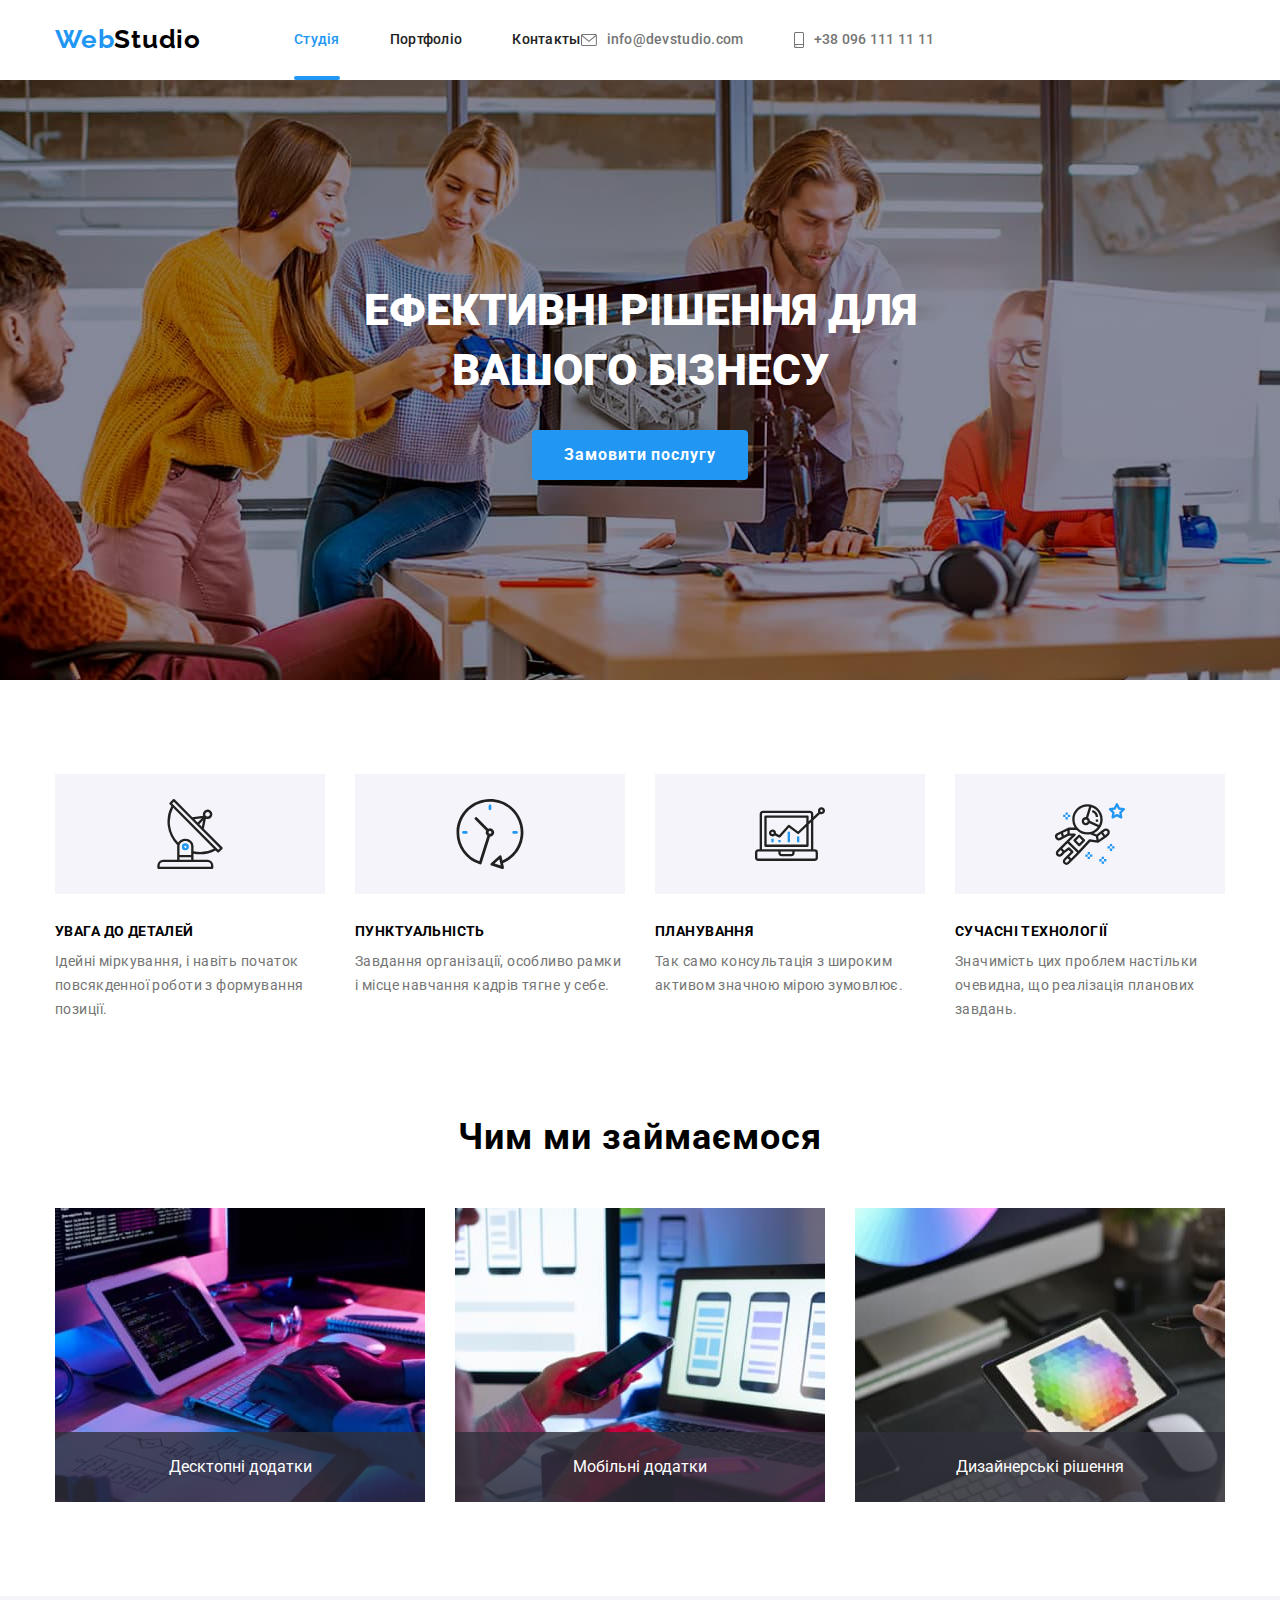
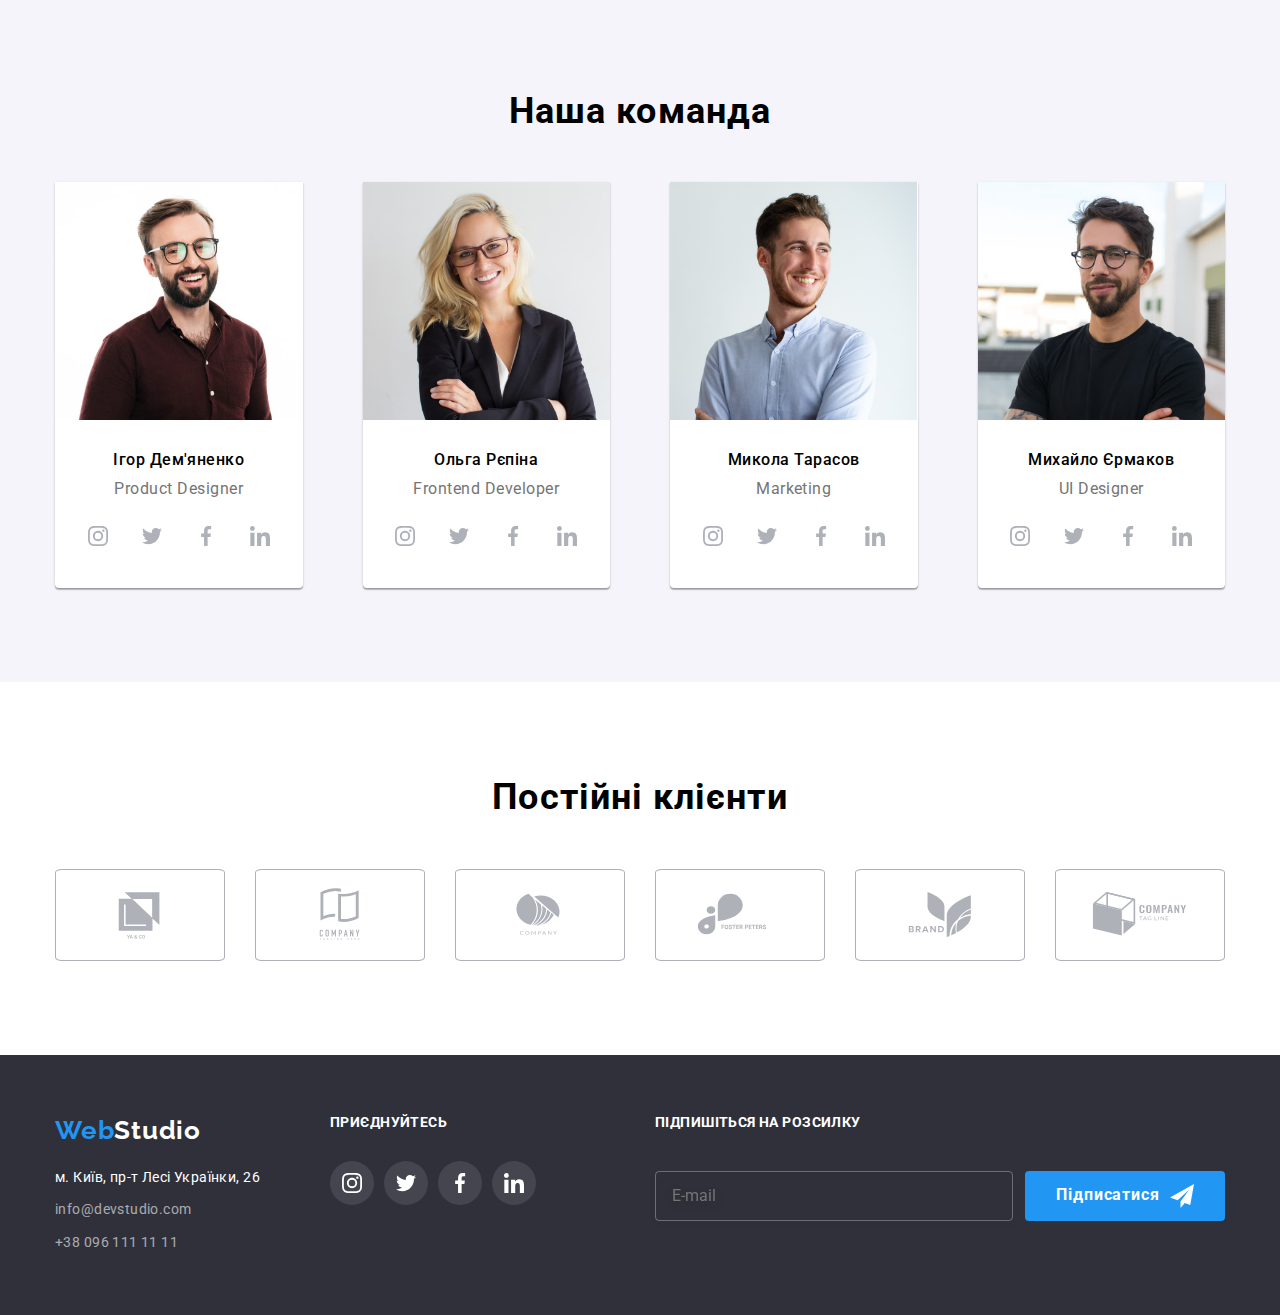
==== commit 4a073e91: "HW 8" ====
--- a/index.html
+++ b/index.html
@@ -19,8 +19,8 @@
     <link rel="stylesheet" href="CSS/main.min.css" />
   </head>
   <body>
-    <header>
-      <div class="container page-header tab">
+    <header class="page-header">
+      <div class="container tab">
         <nav class="page-header__nav">
           <a href="./index.html " class="logo">
             <span class="logo__web">Web</span>Studio</a
@@ -277,292 +277,291 @@
       <section class="team">
         <div class="container">
           <h2 class="team__title">Наша команда</h2>
-          <div class="container">
-            <ul class="team__list">
-              <li class="team__item">
-                <picture>
-                  <source
-                    srcset="
-                      ./images/IgorDemyanenco.jpg    1x,
-                      ./images/IgorDemyanenco@2x.jpg 2x
-                    "
-                    media="(min-width:1200px)"
-                  />
-                  <source
-                    srcset="
-                      ./images/IgorDemyanenco-tab.jpg    1x,
-                      ./images/IgorDemyanenco-tab@2x.jpg 2x
-                    "
-                    media="(min-width:768px)"
-                  />
-                  <source
-                    srcset="
-                      ./images/IgorDemyanenco-mob.jpg    1x,
-                      ./images/IgorDemyanenco-mob@2x.jpg 2x
-                    "
-                    media="(min-width:480px)"
-                  />
-                  <img
-                    srcset="./images/IgorDemyanenco.jpg"
-                    src="./images/IgorDemyanenco.jpg"
-                    alt="Ігор Дем'яненко Фото"
-                  />
-                </picture>
-
-                <h3 class="team__name">Ігор Дем'яненко</h3>
-                <p class="team__profession">Product Designer</p>
-                <ul class="list-networks">
-                  <li class="social">
-                    <a href="" class="social-link list-networks__link">
-                      <svg class="icon-networks list-networks__icon">
-                        <use
-                          href="./images/SVG/symbol-defs.svg#icon-instagram"
-                        ></use>
-                      </svg>
-                    </a>
-                  </li>
-                  <li class="social">
-                    <a class="social-link list-networks__link" href="">
-                      <svg class="icon-networks list-networks__icon">
-                        <use
-                          href="./images/SVG/symbol-defs.svg#icon-twitter"
-                        ></use>
-                      </svg>
-                    </a>
-                  </li>
-                  <li class="social">
-                    <a class="social-link list-networks__link" href="">
-                      <svg class="icon-networks list-networks__icon">
-                        <use
-                          href="./images/SVG/symbol-defs.svg#icon-facebook"
-                        ></use>
-                      </svg>
-                    </a>
-                  </li>
-                  <li class="social">
-                    <a class="social-link list-networks__link" href="">
-                      <svg class="icon-networks list-networks__icon">
-                        <use
-                          href="./images/SVG/symbol-defs.svg#icon-linkedin"
-                        ></use>
-                      </svg>
-                    </a>
-                  </li>
-                </ul>
-              </li>
-              <li class="team__item">
-                <picture>
-                  <source
-                    srcset="
-                      ./images/OlgaRepina.jpg    1x,
-                      ./images/OlgaRepina@2x.jpg 2x
-                    "
-                    media="(min-width:1200px)"
-                  />
-                  <source
-                    srcset="
-                      ./images/OlgaRepina-tab.jpg    1x,
-                      ./images/OlgaRepina-tab@2x.jpg 2x
-                    "
-                    media="(min-width:768px)"
-                  />
-                  <source
-                    srcset="
-                      ./images/OlgaRepina-mob.jpg    1x,
-                      ./images/OlgaRepina-mob@2x.jpg 2x
-                    "
-                    media="(min-width:480px)"
-                  />
-                  <img
-                    srcset="./images/OlgaRepina.jpg"
-                    src="./images/OlgaRepina.jpg"
-                    alt="Ольга Рєпіна Фото"
-                  />
-                </picture>
-
-                <h3 class="team__name">Ольга Рєпіна</h3>
-                <p class="team__profession">Frontend Developer</p>
-                <ul class="list-networks">
-                  <li class="social">
-                    <a href="" class="social-link list-networks__link">
-                      <svg class="icon-networks list-networks__icon">
-                        <use
-                          href="./images/SVG/symbol-defs.svg#icon-instagram"
-                        ></use>
-                      </svg>
-                    </a>
-                  </li>
-                  <li class="social">
-                    <a class="social-link list-networks__link" href="">
-                      <svg class="icon-networks list-networks__icon">
-                        <use
-                          href="./images/SVG/symbol-defs.svg#icon-twitter"
-                        ></use>
-                      </svg>
-                    </a>
-                  </li>
-                  <li class="social">
-                    <a class="social-link list-networks__link" href="">
-                      <svg class="icon-networks list-networks__icon">
-                        <use
-                          href="./images/SVG/symbol-defs.svg#icon-facebook"
-                        ></use>
-                      </svg>
-                    </a>
-                  </li>
-                  <li class="social">
-                    <a class="social-link list-networks__link" href="">
-                      <svg class="icon-networks list-networks__icon">
-                        <use
-                          href="./images/SVG/symbol-defs.svg#icon-linkedin"
-                        ></use>
-                      </svg>
-                    </a>
-                  </li>
-                </ul>
-              </li>
-              <li class="team__item">
-                <picture>
-                  <source
-                    srcset="
-                      ./images/NicolayTarasow.jpg    1x,
-                      ./images/NicolayTarasow@2x.jpg 2x
-                    "
-                    media="(min-width:1200px)"
-                  />
-                  <source
-                    srcset="
-                      ./images/NicolayTarasow-tab.jpg    1x,
-                      ./images/NicolayTarasow-tab@2x.jpg 2x
-                    "
-                    media="(min-width:768px)"
-                  />
-                  <source
-                    srcset="
-                      ./images/NicolayTarasow-mob.jpg    1x,
-                      ./images/NicolayTarasow-mob@2x.jpg 2x
-                    "
-                    media="(min-width:480px)"
-                  />
-                  <img
-                    srcset="./images/NicolayTarasow.jpg"
-                    src="./images/NicolayTarasow.jpg"
-                    alt="Микола Тарасов Фото"
-                  />
-                </picture>
-                <h3 class="team__name">Микола Тарасов</h3>
-                <p class="team__profession">Marketing</p>
-                <ul class="list-networks">
-                  <li class="social">
-                    <a href="" class="social-link list-networks__link">
-                      <svg class="icon-networks list-networks__icon">
-                        <use
-                          href="./images/SVG/symbol-defs.svg#icon-instagram"
-                        ></use>
-                      </svg>
-                    </a>
-                  </li>
-                  <li class="social">
-                    <a class="social-link list-networks__link" href="">
-                      <svg class="icon-networks list-networks__icon">
-                        <use
-                          href="./images/SVG/symbol-defs.svg#icon-twitter"
-                        ></use>
-                      </svg>
-                    </a>
-                  </li>
-                  <li class="social">
-                    <a class="social-link list-networks__link" href="">
-                      <svg class="icon-networks list-networks__icon">
-                        <use
-                          href="./images/SVG/symbol-defs.svg#icon-facebook"
-                        ></use>
-                      </svg>
-                    </a>
-                  </li>
-                  <li class="social">
-                    <a class="social-link list-networks__link" href="">
-                      <svg class="icon-networks list-networks__icon">
-                        <use
-                          href="./images/SVG/symbol-defs.svg#icon-linkedin"
-                        ></use>
-                      </svg>
-                    </a>
-                  </li>
-                </ul>
-              </li>
-              <li class="team__item">
-                <picture>
-                  <source
-                    srcset="
-                      ./images/MihailErmacow.jpg    1x,
-                      ./images/MihailErmacow@2x.jpg 2x
-                    "
-                    media="(min-width:1200px)"
-                  />
-                  <source
-                    srcset="
-                      ./images/MihailErmacow-tab.jpg    1x,
-                      ./images/MihailErmacow-tab@2x.jpg 2x
-                    "
-                    media="(min-width:768px)"
-                  />
-                  <source
-                    srcset="
-                      ./images/MihailErmacow-mob.jpg    1x,
-                      ./images/MihailErmacow-mob@2x.jpg 2x
-                    "
-                    media="(min-width:480px)"
-                  />
-                  <img
-                    srcset="./images/MihailErmacow.jpg"
-                    src="./images/MihailErmacow.jpg"
-                    alt="Михайло Єрмаков Фото"
-                  />
-                </picture>
-                <h3 class="team__name">Михайло Єрмаков</h3>
-                <p class="team__profession">UI Designer</p>
-                <ul class="list-networks">
-                  <li class="social">
-                    <a href="" class="social-link list-networks__link">
-                      <svg class="icon-networks list-networks__icon">
-                        <use
-                          href="./images/SVG/symbol-defs.svg#icon-instagram"
-                        ></use>
-                      </svg>
-                    </a>
-                  </li>
-                  <li class="social">
-                    <a class="social-link list-networks__link" href="">
-                      <svg class="icon-networks list-networks__icon">
-                        <use
-                          href="./images/SVG/symbol-defs.svg#icon-twitter"
-                        ></use>
-                      </svg>
-                    </a>
-                  </li>
-                  <li class="social">
-                    <a class="social-link list-networks__link" href="">
-                      <svg class="icon-networks list-networks__icon">
-                        <use
-                          href="./images/SVG/symbol-defs.svg#icon-facebook"
-                        ></use>
-                      </svg>
-                    </a>
-                  </li>
-                  <li class="social">
-                    <a class="social-link list-networks__link" href="">
-                      <svg class="icon-networks list-networks__icon">
-                        <use
-                          href="./images/SVG/symbol-defs.svg#icon-linkedin"
-                        ></use>
-                      </svg>
-                    </a>
-                  </li>
-                </ul>
-              </li>
-            </ul>
-          </div>
+
+          <ul class="team__list">
+            <li class="team__item">
+              <picture>
+                <source
+                  srcset="
+                    ./images/IgorDemyanenco.jpg    1x,
+                    ./images/IgorDemyanenco@2x.jpg 2x
+                  "
+                  media="(min-width:1200px)"
+                />
+                <source
+                  srcset="
+                    ./images/IgorDemyanenco-tab.jpg    1x,
+                    ./images/IgorDemyanenco-tab@2x.jpg 2x
+                  "
+                  media="(min-width:768px)"
+                />
+                <source
+                  srcset="
+                    ./images/IgorDemyanenco-mob.jpg    1x,
+                    ./images/IgorDemyanenco-mob@2x.jpg 2x
+                  "
+                  media="(min-width:480px)"
+                />
+                <img
+                  srcset="./images/IgorDemyanenco.jpg"
+                  src="./images/IgorDemyanenco.jpg"
+                  alt="Ігор Дем'яненко Фото"
+                />
+              </picture>
+
+              <h3 class="team__name">Ігор Дем'яненко</h3>
+              <p class="team__profession">Product Designer</p>
+              <ul class="list-networks">
+                <li class="social">
+                  <a href="" class="social-link list-networks__link">
+                    <svg class="icon-networks list-networks__icon">
+                      <use
+                        href="./images/SVG/symbol-defs.svg#icon-instagram"
+                      ></use>
+                    </svg>
+                  </a>
+                </li>
+                <li class="social">
+                  <a class="social-link list-networks__link" href="">
+                    <svg class="icon-networks list-networks__icon">
+                      <use
+                        href="./images/SVG/symbol-defs.svg#icon-twitter"
+                      ></use>
+                    </svg>
+                  </a>
+                </li>
+                <li class="social">
+                  <a class="social-link list-networks__link" href="">
+                    <svg class="icon-networks list-networks__icon">
+                      <use
+                        href="./images/SVG/symbol-defs.svg#icon-facebook"
+                      ></use>
+                    </svg>
+                  </a>
+                </li>
+                <li class="social">
+                  <a class="social-link list-networks__link" href="">
+                    <svg class="icon-networks list-networks__icon">
+                      <use
+                        href="./images/SVG/symbol-defs.svg#icon-linkedin"
+                      ></use>
+                    </svg>
+                  </a>
+                </li>
+              </ul>
+            </li>
+            <li class="team__item">
+              <picture>
+                <source
+                  srcset="
+                    ./images/OlgaRepina.jpg    1x,
+                    ./images/OlgaRepina@2x.jpg 2x
+                  "
+                  media="(min-width:1200px)"
+                />
+                <source
+                  srcset="
+                    ./images/OlgaRepina-tab.jpg    1x,
+                    ./images/OlgaRepina-tab@2x.jpg 2x
+                  "
+                  media="(min-width:768px)"
+                />
+                <source
+                  srcset="
+                    ./images/OlgaRepina-mob.jpg    1x,
+                    ./images/OlgaRepina-mob@2x.jpg 2x
+                  "
+                  media="(min-width:480px)"
+                />
+                <img
+                  srcset="./images/OlgaRepina.jpg"
+                  src="./images/OlgaRepina.jpg"
+                  alt="Ольга Рєпіна Фото"
+                />
+              </picture>
+
+              <h3 class="team__name">Ольга Рєпіна</h3>
+              <p class="team__profession">Frontend Developer</p>
+              <ul class="list-networks">
+                <li class="social">
+                  <a href="" class="social-link list-networks__link">
+                    <svg class="icon-networks list-networks__icon">
+                      <use
+                        href="./images/SVG/symbol-defs.svg#icon-instagram"
+                      ></use>
+                    </svg>
+                  </a>
+                </li>
+                <li class="social">
+                  <a class="social-link list-networks__link" href="">
+                    <svg class="icon-networks list-networks__icon">
+                      <use
+                        href="./images/SVG/symbol-defs.svg#icon-twitter"
+                      ></use>
+                    </svg>
+                  </a>
+                </li>
+                <li class="social">
+                  <a class="social-link list-networks__link" href="">
+                    <svg class="icon-networks list-networks__icon">
+                      <use
+                        href="./images/SVG/symbol-defs.svg#icon-facebook"
+                      ></use>
+                    </svg>
+                  </a>
+                </li>
+                <li class="social">
+                  <a class="social-link list-networks__link" href="">
+                    <svg class="icon-networks list-networks__icon">
+                      <use
+                        href="./images/SVG/symbol-defs.svg#icon-linkedin"
+                      ></use>
+                    </svg>
+                  </a>
+                </li>
+              </ul>
+            </li>
+            <li class="team__item">
+              <picture>
+                <source
+                  srcset="
+                    ./images/NicolayTarasow.jpg    1x,
+                    ./images/NicolayTarasow@2x.jpg 2x
+                  "
+                  media="(min-width:1200px)"
+                />
+                <source
+                  srcset="
+                    ./images/NicolayTarasow-tab.jpg    1x,
+                    ./images/NicolayTarasow-tab@2x.jpg 2x
+                  "
+                  media="(min-width:768px)"
+                />
+                <source
+                  srcset="
+                    ./images/NicolayTarasow-mob.jpg    1x,
+                    ./images/NicolayTarasow-mob@2x.jpg 2x
+                  "
+                  media="(min-width:480px)"
+                />
+                <img
+                  srcset="./images/NicolayTarasow.jpg"
+                  src="./images/NicolayTarasow.jpg"
+                  alt="Микола Тарасов Фото"
+                />
+              </picture>
+              <h3 class="team__name">Микола Тарасов</h3>
+              <p class="team__profession">Marketing</p>
+              <ul class="list-networks">
+                <li class="social">
+                  <a href="" class="social-link list-networks__link">
+                    <svg class="icon-networks list-networks__icon">
+                      <use
+                        href="./images/SVG/symbol-defs.svg#icon-instagram"
+                      ></use>
+                    </svg>
+                  </a>
+                </li>
+                <li class="social">
+                  <a class="social-link list-networks__link" href="">
+                    <svg class="icon-networks list-networks__icon">
+                      <use
+                        href="./images/SVG/symbol-defs.svg#icon-twitter"
+                      ></use>
+                    </svg>
+                  </a>
+                </li>
+                <li class="social">
+                  <a class="social-link list-networks__link" href="">
+                    <svg class="icon-networks list-networks__icon">
+                      <use
+                        href="./images/SVG/symbol-defs.svg#icon-facebook"
+                      ></use>
+                    </svg>
+                  </a>
+                </li>
+                <li class="social">
+                  <a class="social-link list-networks__link" href="">
+                    <svg class="icon-networks list-networks__icon">
+                      <use
+                        href="./images/SVG/symbol-defs.svg#icon-linkedin"
+                      ></use>
+                    </svg>
+                  </a>
+                </li>
+              </ul>
+            </li>
+            <li class="team__item">
+              <picture>
+                <source
+                  srcset="
+                    ./images/MihailErmacow.jpg    1x,
+                    ./images/MihailErmacow@2x.jpg 2x
+                  "
+                  media="(min-width:1200px)"
+                />
+                <source
+                  srcset="
+                    ./images/MihailErmacow-tab.jpg    1x,
+                    ./images/MihailErmacow-tab@2x.jpg 2x
+                  "
+                  media="(min-width:768px)"
+                />
+                <source
+                  srcset="
+                    ./images/MihailErmacow-mob.jpg    1x,
+                    ./images/MihailErmacow-mob@2x.jpg 2x
+                  "
+                  media="(min-width:480px)"
+                />
+                <img
+                  srcset="./images/MihailErmacow.jpg"
+                  src="./images/MihailErmacow.jpg"
+                  alt="Михайло Єрмаков Фото"
+                />
+              </picture>
+              <h3 class="team__name">Михайло Єрмаков</h3>
+              <p class="team__profession">UI Designer</p>
+              <ul class="list-networks">
+                <li class="social">
+                  <a href="" class="social-link list-networks__link">
+                    <svg class="icon-networks list-networks__icon">
+                      <use
+                        href="./images/SVG/symbol-defs.svg#icon-instagram"
+                      ></use>
+                    </svg>
+                  </a>
+                </li>
+                <li class="social">
+                  <a class="social-link list-networks__link" href="">
+                    <svg class="icon-networks list-networks__icon">
+                      <use
+                        href="./images/SVG/symbol-defs.svg#icon-twitter"
+                      ></use>
+                    </svg>
+                  </a>
+                </li>
+                <li class="social">
+                  <a class="social-link list-networks__link" href="">
+                    <svg class="icon-networks list-networks__icon">
+                      <use
+                        href="./images/SVG/symbol-defs.svg#icon-facebook"
+                      ></use>
+                    </svg>
+                  </a>
+                </li>
+                <li class="social">
+                  <a class="social-link list-networks__link" href="">
+                    <svg class="icon-networks list-networks__icon">
+                      <use
+                        href="./images/SVG/symbol-defs.svg#icon-linkedin"
+                      ></use>
+                    </svg>
+                  </a>
+                </li>
+              </ul>
+            </li>
+          </ul>
         </div>
       </section>
       <section class="regular-customers">
--- a/CSS/main.min.css
+++ b/CSS/main.min.css
@@ -1 +1 @@
-:root{--color-web-blue: #2196f3;--color-text-main: #212121;--color-text-secondary: #757575;--color-fone: #f5f5f5;--transition-timing-cub: 250ms cubic-bezier(0.4, 0, 0.2, 1)}.visually-hidden{position:absolute;width:1px;height:1px;margin:-1px;padding:0;overflow:hidden;border:0;clip:rect(0 0 0 0)}.logo{padding-top:24px;padding-bottom:25px;margin-right:93px;font-family:"Raleway";font-style:normal;font-weight:700;letter-spacing:.03em;color:#000;transition-property:color;transition-duration:250ms;transition-timing-function:cubic-bezier(0.4, 0, 0.2, 1)}@media screen and (max-width: 1199px){.logo{font-size:24px;font-weight:700;line-height:1.17;letter-spacing:.03em;text-align:left;font-size:24px;font-weight:400;line-height:33px;letter-spacing:.03em;text-align:left}}@media screen and (min-width: 1200px){.logo{font-size:26px;line-height:1.19}}.logo:hover,.logo:focus{color:var(--color-web-blue)}.logo__web{font-family:"Raleway";font-style:normal;font-weight:700;font-size:26px;line-height:1.19;letter-spacing:.03em;color:#2196f3}@media screen and (min-width: 280px){.logo{margin-left:0}}@media screen and (min-width: 678px)and (max-width: 1199px){.logo{margin-left:auto;margin-right:auto}}.container{padding-left:15px;padding-right:15px;width:100%}@media screen and (max-width: 767px){.container{display:flex;flex-direction:column;margin-left:auto;margin-right:auto}}@media screen and (min-width: 768px){.container{width:768px}}@media screen and (min-width: 1200px){.container{width:1200px}}.btn:hover,.btn:focus{box-shadow:0px 4px 4px 0px rgba(0,0,0,.25);background-color:var(--color-web-blue);color:#fff}.btn{font-family:Roboto;font-weight:500;font-size:16px;line-height:1.63;text-align:center;letter-spacing:.03em;border-radius:4px;padding-left:22px;padding-right:22px;padding-top:6px;padding-bottom:6px;border:0px;background-color:#f5f4fa;color:#212121;cursor:pointer;transition:color var(--transition-timing-cub),background-color var(--transition-timing-cub),box-shadow var(--transition-timing-cub)}button{cursor:pointer}.link{font-weight:500;font-size:14px;line-height:1.14;letter-spacing:.02em;display:inline-block;color:var(--color-text-main);padding-top:32px;padding-bottom:32px}.link:hover,.link:focus{color:var(--color-web-blue)}.current{color:var(--color-web-blue)}h1,h2,h3,h4,p{margin-top:0;margin-bottom:0}ol,ul{margin-top:0;margin-bottom:0;padding-left:0}body{font-family:roboto,sans-serif}ul{list-style:none}a{text-decoration:none}img{display:block;max-width:100%;height:auto}.mobile-menu__container{display:flex;flex-direction:column;height:100vh;position:relative;padding-top:0px}.mobile-menu{position:fixed;top:0px;left:0px;width:100%;height:100%;z-index:100;background-color:#fff;opacity:0;visibility:hidden;pointer-events:none}.mobile-menu.is-open{opacity:1;visibility:visible;pointer-events:auto}.close-menu-btn-icon{width:40px;height:40px;fill:#212121;transition:fill 250ms var(--transition-timing-cub)}.close-menu-btn-icon:hover{fill:var(--color-web-blue)}.close-menu-btn-icon{transition-duration:250ms;transition-timing-function:cubic-bezier(0.4, 0, 0.2, 1)}.close-menu-btn{position:absolute;top:10px;right:15px;padding:0px;background-color:rgba(0,0,0,0);border:none;line-height:0px}@media screen and (min-width: 768px){.mobile-menu{display:none}}.mobile-menu__contact-list{padding-bottom:32px}.mobile-menu__contact-list,.link{color:var(--color-text-main);transition-property:color;transition-duration:250ms;transition-timing-function:cubic-bezier(0.4, 0, 0.2, 1)}.mobile-menu__contact{margin-top:auto}.mobile-menu__contact-item{color:var(--color-text-secondary);fill:currentColor;font-size:24px;font-weight:500;font-size:14px;line-height:1.14;letter-spacing:.02em;transition:color var(--transition-timing-cub)}.mobile-menu__contact-item:hover,.mobile-menu__contact-item:focus{color:var(--color-web-blue)}.mobile-menu__contact-item-tel{margin-bottom:32px;color:var(--color-web-blue);font-size:34px;font-weight:500;line-height:1.18;letter-spacing:.02em;text-align:left}@media screen and (max-width: 767px){.icon-envelope{display:none}.icon-envelope .mobile-menu__pagination{display:flex}}@media screen and (min-width: 768px){.mobile-menu__contact-item{font-size:24px;font-weight:500;line-height:1.17;letter-spacing:.02em}.mobile-menu__contact-item:hover,.mobile-menu__contact-item:focus{color:var(--color-web-blue)}}.mobile-menu__social-network-item{color:var(--color-web-blue);font-size:18px;font-weight:500;line-height:1.22;letter-spacing:.02em}.mobile-menu__social-network-contact{display:flex;justify-content:space-between;padding-bottom:48px}.mobile-menu__social-network-contact :not(:last-child){border-right:1px solid rgba(33,33,33,.2);padding-right:10px}.mobile-menu__social-network-contact :not(:first-child){border-left:10px}.page-header__nav{display:flex;flex-direction:row;justify-content:space-between}@media screen and (max-width: 767px){.contact{display:none}}@media screen and (min-width: 768px){.contact{display:flex;align-items:center;align-items:flex-start;flex-direction:column;justify-content:center}}@media screen and (min-width: 1200px){.contact{display:flex;margin-left:auto;flex-direction:row;align-items:center}.contact :not(:last-child){margin-right:50px}}.pagination__list{position:relative}.pagination :not(:last-child){margin-right:50px}@media screen and (max-width: 767px){.pagination{display:none}}@media screen and (min-width: 768px){.pagination{display:flex}}.open-mobile-menu-btn{line-height:0px;border:none;background-color:rgba(0,0,0,0);padding:0px}.open-mobile-menu-btn-icon{width:40px;height:40px;transition-duration:250ms;transition-timing-function:cubic-bezier(0.4, 0, 0.2, 1)}.open-mobile-menu-btn-icon:hover{fill:currentColor}@media screen and (min-width: 768px){.open-mobile-menu-btn-icon{display:none}}.current.pagination__item{color:var(--color-web-blue)}.current.pagination__item::after{position:absolute;content:"";display:block;bottom:0;width:100%;height:4px;background-color:var(--color-web-blue);border-radius:2px}.current.mobile-menu__pagination-item{color:var(--color-web-blue)}.mobile-menu__pagination-item{color:var(--color-text-secondary);fill:currentColor;font-family:Roboto;font-size:40px;font-weight:500;line-height:1.18;letter-spacing:.02em;text-align:left;transition:color var(--transition-timing-cub)}.mobile-menu__pagination-item:hover,.mobile-menu__pagination-item:focus{color:var(--color-web-blue)}.pagination__item{display:flex;align-items:center;padding-top:32px;padding-bottom:32px;gap:10px;justify-content:flex-end;color:var(--color-text-secondary);fill:currentColor;font-weight:500;font-size:14px;line-height:1.14;letter-spacing:.02em;transition:color var(--transition-timing-cub)}.pagination__item:hover,.pagination__item:focus{color:var(--color-web-blue)}.contact__item{color:var(--color-text-secondary);fill:currentColor;font-weight:500;font-size:14px;line-height:1.14;letter-spacing:.02em;transition:color var(--transition-timing-cub)}.contact__item:hover,.contact__item:focus{color:var(--color-web-blue)}@media screen and (min-width: 768px){.contact__item{display:flex;gap:8px;align-items:center;margin-bottom:10px}}@media screen and (min-width: 1200px){.contact__item{display:flex;align-items:center;padding-top:32px;padding-bottom:32px;gap:10px;justify-content:flex-end}}.container.page-header{border-bottom:1px solid #ececec}@media screen and (max-width: 767px){.container.page-header{margin-bottom:0px;display:flex;flex-direction:row;justify-content:space-between}}.contact__list,.link{color:#212121;transition-property:color;transition-duration:250ms;transition-timing-function:cubic-bezier(0.4, 0, 0.2, 1)}@media screen and (min-width: 768px){.contact__list{display:block}}@media screen and (min-width: 768px)and (max-width: 1199px){.page-header .tab{flex-direction:row}}.hero{margin-left:auto;margin-right:auto;background-color:#2f303a;background-size:cover;background-position:center;background-repeat:no-repeat;margin-left:auto;margin-right:auto;text-align:center;background-image:linear-gradient(rgba(47, 48, 58, 0.4), rgba(47, 48, 58, 0.4)),url(../images/hero-mob.jpg)}@media screen and (min-device-pixel-ratio: 2)and (max-width: 767px),screen and (min-resolution: 192dpi)and (max-width: 767px),screen and (min-resolution: 2dppx)and (max-width: 767px){.hero{background-image:url(../images/hero-mob@2x.jpg)}}@media screen and (min-width: 768px){.hero{background-image:url(../images/hero-tab.jpg)}}@media screen and (min-device-pixel-ratio: 2)and (min-width: 768px),screen and (min-resolution: 192dpi)and (min-width: 768px),screen and (min-resolution: 2dppx)and (min-width: 768px){.hero{background-image:url(../images/hero-tab@2x.jpg)}}@media screen and (min-width: 1200px){.hero{background-image:url(../images/hero.jpg)}}@media screen and (min-device-pixel-ratio: 2)and (min-width: 1200px),screen and (min-resolution: 192dpi)and (min-width: 1200px),screen and (min-resolution: 2dppx)and (min-width: 1200px){.hero{background-image:url(../images/hero@2x.jpg)}}@media screen and (max-width: 767px){.hero__container{width:360;height:164px}}@media screen and (max-width: 767px)and (min-width: 1200px){.hero__container{padding-top:200px;padding-bottom:200px}}@media screen and (max-width: 767px){.hero{max-width:767px;padding-top:60px;padding-bottom:60px}}@media screen and (min-width: 768px){.hero{width:100%;padding-top:118px;padding-bottom:118px}}@media screen and (min-width: 768px)and (min-width: 1200px){.hero{width:100%;padding-top:200px;padding-bottom:200px}}.hero__title{text-align:center;text-transform:uppercase;margin-left:auto;margin-right:auto;margin-bottom:30px;font-size:16px;height:1.88;color:#fff}@media screen and (max-width: 1599px){.hero__title{font-size:26px;font-weight:900;line-height:1.61;width:360px;height:84px}}@media screen and (min-width: 1200px){.hero__title{font-size:44px;font-weight:900;font-size:44px;line-height:1.37;width:696px;height:120px}}.hero__button{font-size:16px;font-weight:700;line-height:1.88;cursor:pointer;border-radius:4px;align-items:flex-start;display:block;margin-left:auto;margin-right:auto;background-color:var(--color-web-blue);color:#fff;text-align:center;padding:10px 32px;border:0;letter-spacing:.06em;transition-property:color;transition-duration:250ms;transition-timing-function:cubic-bezier(0.4, 0, 0.2, 1)}.modal{width:100% px;height:536px;padding:40px;position:absolute;top:50%;left:50%;margin-left:15px;margin-right:15px;background-color:#fff;transform:translate(-50%, -50%) scale(1);transition:transform 250ms var(--transition-timing-cub)}@media screen and (min-width: 480px){.modal{width:450px;height:609px}}@media screen and (min-width: 1200px){.modal{width:527px;height:581px;padding:40px}}.footer-form__icon{margin-left:10px;width:24px;height:24px}.modal__checkbox{display:flex;align-items:center;justify-content:center;position:relative}.modal-check-imput-new{padding-right:7px;height:15px;width:16px;border-radius:0px;fill:#212121}textarea{height:120px;width:100%;padding-top:12px;padding-bottom:12px;padding-left:16px;padding-right:16px;border-radius:4px;resize:none;cursor:pointer;border:1px solid rgba(33,33,33,.2);transition:border-color var(--transition-timing-cub)}textarea:focus{border-color:var(--color-web-blue);outline:none}.modal__imput{border:box;display:block;border:1px solid rgba(33,33,33,.2);width:100%;height:40px;border-radius:4px;border:1px solid rgba(33,33,33,.2);padding-left:42px;transition:border-color var(--transition-timing-cub)}.modal__imput:focus{fill:var(--color-web-blue);outline:none;border-color:var(--color-web-blue)}.modal__icon{position:absolute;top:50%;left:12px;transform:translateY(-50%);fill:var(--color-text-main);transition:fill var(--transition-timing-cub)}.modal__imput:focus+.modal__icon{fill:var(--color-web-blue)}.contract{font-size:14px;line-height:1.71;color:var(--color-web-blue);text-decoration:underline}@media screen and (min-width: 480px){.contract-term{color:var(--color-text-main);font-family:Roboto;font-size:12px;font-weight:400;line-height:14px;letter-spacing:.03em;text-align:left}}@media screen and (min-width: 1200px){.contract-term{font-family:Roboto;font-size:14px;font-weight:400;line-height:2;letter-spacing:.03em;text-align:left}}.chek-box{width:16px;height:15px;margin-right:7px;border:2px solid var(--color-text-main);fill:rgba(0,0,0,0);display:flex;align-items:center;justify-content:center;cursor:pointer;border-radius:3px;transition:border var(--transition-timing-cub),fill var(--transition-timing-cub)}.modal-check-imput:checked+.chek-box{fill:var(--color-web-blue);border:none}.modal__close-btn{height:30px;width:30px;border-radius:50%;position:absolute;top:8px;right:8px;border:rgba(0,0,0,.1);transition:fill 250ms var(--transition-timing-cub)}.modal__close-btn:hover{fill:var(--color-web-blue)}.modal__form{display:flex;flex-direction:column;align-content:center}.modal__title{margin-bottom:12px;color:#212121;font-family:Roboto;font-size:20px;font-weight:700;line-height:1.15;letter-spacing:.03em;text-align:center}input{cursor:pointer}.modal__label{display:flex;flex-direction:column;font-size:12px;font-weight:400;line-height:14px;letter-spacing:.01em;text-align:left;color:#757575;margin-bottom:4px}.modal__btn-icon{display:flex;border-radius:50%;padding:0px;border:rgba(0,0,0,.1)}.icon-send{padding-left:10px;padding-right:10px;display:block;padding:0px;fill:#fff;border:none}.send{margin-left:auto;margin-right:auto;margin-top:30px;margin-bottom:40px;width:200px;height:50px;background-color:var(--color-web-blue);color:#fff;box-shadow:0px 4px 4px rgba(0,0,0,.15);border-radius:4px;border:var(--color-web-blue)}.imput-textarea{margin-bottom:20px}.modal__name{padding:0px;margin-bottom:10px;position:relative}.backdrop{position:fixed;top:0px;left:0px;background-color:rgba(0,0,0,.2);width:100%;height:100%;z-index:100500;transition:opacity var(--transition-timing-cub),visibility var(--transition-timing-cub)}.backdrop.is-hidden{visibility:hidden;opacity:0;pointer-events:none}.backdrop.is-hidden.modal{transform:translate(-50%, -50%) scale(0)}@media screen and (min-width: 480px){.our-features{padding-top:60px;padding-bottom:60px}}@media screen and (min-width: 768px){.our-features{padding-bottom:60px}}@media screen and (min-width: 1200px){.our-features{padding-top:94px;padding-bottom:94px}}.our-features__img{display:flex;background-color:#f5f4fa;height:120px;align-items:center;justify-content:center;margin-bottom:30px}@media screen and (min-width: 768px){.our-features__list{display:flex;flex-wrap:wrap;justify-content:space-evenly;gap:30px}}@media screen and (min-width: 1200px){.our-features__list{display:flex;flex-wrap:nowrap;margin:0}}.our-features__item{width:354px}@media screen and (max-width: 767px){.our-features__item{width:100%}}@media screen and (min-width: 768px)and (max-width: 1199){.our-features__item{margin:15px;width:calc((100% - 60px)/2)}}.our-features__subject{margin-bottom:10px;font-weight:700;font-size:14px;line-height:1.14;letter-spacing:.03em}@media screen and (max-width: 767px){.our-features__subject{display:flex;justify-content:center}}.our-features__text{display:flex;color:var(--color-text-secondary);font-weight:400;font-size:14px;line-height:1.71;letter-spacing:.03em}.business-profiles{padding-bottom:94px}@media screen and (max-width: 1199px){.business-profiles{display:none}}@media screen and (max-width: 1199px){.regular-customers{padding-top:60px;padding-bottom:60px}}@media screen and (min-width: 1200px){.regular-customers{padding-top:94px;padding-bottom:94px}}.team{background-color:#f5f4fa;padding-top:94px;padding-bottom:94px}.team__name{padding-top:30px;margin-bottom:10px;font-weight:500;font-size:16px;line-height:1.19;text-align:center;letter-spacing:.03em}.team__profession{margin-bottom:16px;color:var(--color-text-secondary);font-weight:400;font-size:16px;line-height:1.19;text-align:center;letter-spacing:.03em}.list-networks__icon{fill:currentColor}.list-networks__icon:hover{fill:currentColor}@media screen and (min-width: 1200px){.business-profiles__list{display:flex;gap:30px}}.business-profiles__item{position:relative}@media screen and (min-width: 1200px){.business-profiles__item{display:flex;align-content:center;justify-content:center}}.business-profiles__title{padding-bottom:0px;font-weight:700;font-size:36px;line-height:1.17;text-align:center;letter-spacing:.03em;margin-bottom:50px}.team__title{padding-bottom:0px;font-weight:700;font-size:36px;line-height:1.17;text-align:center;letter-spacing:.03em;margin-bottom:50px}.business-profiles__text{background-color:rgba(47,48,58,.8);display:flex;justify-content:center;align-items:center;height:70px;width:100%;color:#fff;position:absolute;bottom:0}@media screen and (min-width: 768px){.team__list{display:flex;flex-wrap:wrap;margin:-15px}}@media screen and (min-width: 1200px){.team__list{display:flex;gap:30px;flex-wrap:nowrap;gap:30px}}.team__item{box-shadow:0px 1px 3px rgba(0,0,0,.12),0px 1px 1px rgba(0,0,0,.14),0px 2px 1px rgba(0,0,0,.2);border-top-left-radius:4%;border-radius:0px 0px 4px 4px;background-color:#fff;margin-bottom:30px}@media screen and (max-width: 767px){.team__item:last-child{margin-bottom:0px}}@media screen and (min-width: 768px){.team__item{margin:15px;width:calc((100% - 60px)/2)}}.icon-networks{width:20px;height:20px}.list-networks__link{align-items:center;justify-content:center;display:flex;color:#afb1b8;column-gap:10px;background-color:rgba(255,255,255,.1);transition-property:background-color,color;transition-duration:250ms;transition-timing-function:cubic-bezier(0.4, 0, 0.2, 1)}.list-networks__link:hover{background-color:var(--color-web-blue);color:#fff}@media screen and (max-width: 1199px){.client{margin:0;width:210px;height:92px}}@media screen and (min-width: 1200px){.client{width:170px;height:92px;margin:0}}.client-list{display:flex;gap:30px}@media screen and (max-width: 1199px){.client-list{justify-content:center;flex-wrap:wrap}}.regular-customers__title{padding-bottom:50px;text-align:center;padding-bottom:0px;font-weight:700;font-size:36px;line-height:1.17;text-align:center;letter-spacing:.03em;margin-bottom:50px}.client__list{color:#afb1b8;display:flex;justify-content:center;align-items:center;width:100%;height:100%;border:1px solid #afb1b8;border-radius:4%;transition-property:color,border-color;transition-duration:250ms;transition-timing-function:cubic-bezier(0.4, 0, 0.2, 1)}.client__list:hover,.client__list:focus{color:var(--color-web-blue);border-color:var(--color-web-blue)}@media screen and (min-width: 767px){.client__list{flex-wrap:wrap}}@media screen and (min-width: 1200px){.client__list{display:flex;gap:30px;justify-content:center}}.client__icon{fill:currentColor;width:106px;height:60px}.client__icon:hover,.client__icon:focus{fill:#2196f3}.menu-portfolio-btn{margin-bottom:50px;display:flex;justify-content:center;gap:8px;color:var(--color-text-main);transform:color var(--transition-timing-cub)}.menu-portfolio-btn:hover,.menu-portfolio-btn:focus{color:var(--color-web-blue)}@media screen and (max-width: 767px){.menu-portfolio-btn{flex-direction:row;flex-wrap:wrap;justify-content:start}}.portfolio{padding-top:94px;padding-bottom:94px}.container-home{padding-top:94px;padding-bottom:94px}.portf-h-invis{position:absolute;width:1px;height:1px;margin:-1px;border:0;padding:0;white-space:nowrap;clip-path:inset(100%);clip:rect(0 0 0 0);overflow:hidden}.portf-h-invis{text-align:center}.projects-h{margin-bottom:4px;color:var(--color-text-main);font-weight:700;font-size:18px;line-height:2;letter-spacing:.06em}.projects-p{color:var(--color-text-secondary);font-weight:400;font-size:16px;line-height:1.19;letter-spacing:.03em}.projects{display:flex;flex-wrap:wrap;gap:30px}@media screen and (max-width: 767px){.projects{flex-wrap:wrap;justify-content:center;border:1px solid #eee}}@media screen and (min-width: 768px){.projects{margin:-15px;justify-content:center}.projects :last-child{margin-right:auto}}@media screen and (min-width: 1200px){.projects{margin:0}}.projects__list{width:100%;transition-property:color;transition-duration:250ms;transition-timing-function:cubic-bezier(0.4, 0, 0.2, 1)}.projects__list:hover,.projects__list:focus{box-shadow:0px 4px 4px 0px rgba(0,0,0,.25)}@media screen and (min-width: 768px){.projects__list{width:calc((100% - 60px)/2)}}@media screen and (min-width: 1200px){.projects__list{width:calc((100% - 60px)/3)}}.projects__item{display:block;box-sizing:border-box;background:#fff;transition:box-shadow var(--transition-timing-cub)}.projects__item:hover,.projects__item:focus{box-shadow:cubic-bezier(0.4, 0, 0.2, 1),rgba(0,0,0,.25)}.projects__card{position:relative;overflow:hidden}.overlay{position:absolute;font-family:Roboto;font-size:18px;font-weight:400;line-height:1.56;letter-spacing:.03em;text-align:left;width:100%;height:100%;padding-top:63px;padding-bottom:63px;padding-left:24px;padding-right:24px;top:0;left:0;color:#fff;background-color:rgba(33,150,243,.9);overflow-y:auto;transform:translateY(101%);transition:transform 250ms cubic-bezier(0.4, 0, 0.2, 1)}.projects__item:hover .overlay,.projects__item:focus .overlay{transform:translateY(0%)}.person{padding:20px 24px;border-left:1px solid #ececec;border-right:1px solid #ececec}.footer{background-color:#2f303a;padding-top:60px;padding-bottom:60px}.address__item{color:rgba(255,255,255,.6)}.address__item:hover,.address__item:focus{color:var(--color-web-blue)}.social-networks__icon{fill:#fff}.social{align-items:baseline;display:inline-block;border:#fff;text-align:center;width:44px;height:44px;border-radius:50%}.social-networks__list{padding-bottom:30px;justify-content:center;display:flex;gap:10px}.list-networks{padding-bottom:30px;justify-content:center;display:flex;gap:10px}.social-networks{margin-left:auto;gap:10px;border-radius:50%}.address__maps{color:#fff;font-style:normal;font-weight:400;font-size:14px;line-height:1.71;letter-spacing:.03em;transition:color var(--transition-timing-cub)}.address__maps:hover{color:var(--color-web-blue)}.address__item{font-style:normal;font-weight:400;font-size:14px;line-height:1.7;letter-spacing:.03em;transition-property:color;transition-duration:250ms;transition-timing-function:cubic-bezier(0.4, 0, 0.2, 1)}.address__list :not(:last-child){margin-bottom:9px}@media screen and (max-width: 767px){.address__list{display:flex;flex-direction:column;align-items:center}}@media screen and (min-width: 768){.address__list{align-items:center}}.logo__studio{color:#fff}.footer-form{margin-left:auto}@media screen and (min-width: 480px){.footer-form{display:flex;flex-direction:column;margin:0}}.footer-form__text{display:flex;justify-content:center;margin-bottom:20px;color:#fff;text-transform:uppercase;font-family:Roboto;font-size:14px;font-weight:700;line-height:1.14;letter-spacing:.03em;text-align:left}@media screen and (max-width: 11999px){.footer-form__text{margin:0;padding-bottom:20px}}@media screen and (max-width: 1199px){.footer-form__wind{display:flex;flex-direction:column;align-items:center}}.footer-form__imput{border-radius:4px;padding-left:16px;padding-top:15px;padding-bottom:15px;margin:0px;width:358px;height:50px;margin-right:12px;border:1px solid rgba(255,255,255,.3);filter:drop-shadow(0px 4px 4px rgba(0, 0, 0, 0.15));background:rgba(0,0,0,0);color:rgba(255,255,255,.6)}@media screen and (max-width: 1199px){.footer-form__imput{margin-right:auto;margin-left:auto;margin-bottom:20px}}.footer-form__btn{display:flex;align-items:center;justify-content:center;cursor:pointer;width:200px;height:50px;border-radius:4px;border:none;font-family:Roboto;font-size:16px;font-weight:700;line-height:30px;letter-spacing:.06em;text-align:center;color:#fff;background-color:var(--color-web-blue)}.footer-form__subscription{font-family:Roboto;font-size:16px;font-weight:700;line-height:1.88;letter-spacing:.06em;text-align:center}.social-networks__text{text-transform:uppercase;letter-spacing:.03em;font-weight:700;margin-bottom:20px;font-size:14px;line-height:1.14;color:#fff}@media screen and (max-width: 767px){.footer__logo{padding:0;display:inline-block;margin-left:auto;margin-right:auto;margin-bottom:20px}.footer__container-address{display:flex;flex-direction:column}.address{display:flex;justify-content:center;padding-bottom:60px}.social-networks__text{display:block;text-align:center;padding-bottom:20px}.footer-form__imput{padding-bottom:20px}}@media screen and (min-width: 1200px){.address{display:flex}.footer__logo{padding:0;display:inline-block;margin-bottom:20px;margin-right:0px}.footer{background-color:#2f303a;padding-top:60px;padding-bottom:60px}.address__item{color:rgba(255,255,255,.6)}.address__item:hover,.address__item:focus{color:var(--color-web-blue)}.social-networks__icon{fill:#fff}.social{align-items:baseline;display:inline-block;border:#fff;text-align:center;width:44px;height:44px;border-radius:50%}.social-networks__list{padding-bottom:30px;justify-content:center;display:flex;gap:10px}.list-networks{padding-bottom:30px;justify-content:center;display:flex;gap:10px}.social-networks{text-align:center;display:flex;width:44px;height:44px;gap:10px;border-radius:50%}.address__maps{color:#fff;font-style:normal;font-weight:400;font-size:14px;line-height:1.71;letter-spacing:.03em;transition:color var(--transition-timing-cub)}.address__maps:hover{color:var(--color-web-blue)}.address__item{font-style:normal;font-weight:400;font-size:14px;line-height:1.7;letter-spacing:.03em;transition-property:color;transition-duration:250ms;transition-timing-function:cubic-bezier(0.4, 0, 0.2, 1)}.address__list :not(:last-child){margin-bottom:9px}.logo__studio{color:#fff}.footer-form{margin-left:auto}.footer-form__text{display:block;margin-bottom:20px;color:#fff;text-transform:uppercase;font-family:Roboto;font-size:14px;font-weight:700;line-height:1.14;letter-spacing:.03em;text-align:left}.footer-form__wind{display:flex}.footer-form__imput{border-radius:4px;padding-left:16px;padding-top:15px;padding-bottom:15px;margin:0px;width:358px;height:50px;margin-right:12px;border:1px solid rgba(255,255,255,.3);filter:drop-shadow(0px 4px 4px rgba(0, 0, 0, 0.15));background:rgba(0,0,0,0);color:rgba(255,255,255,.6)}.footer-form__btn{display:flex;align-items:center;justify-content:center;cursor:pointer;width:200px;height:50px;border-radius:4px;border:none;font-family:Roboto;font-size:16px;font-weight:700;line-height:30px;letter-spacing:.06em;text-align:center;color:#fff;background-color:var(--color-web-blue)}.footer-form__subscription{font-family:Roboto;font-size:16px;font-weight:700;line-height:1.88;letter-spacing:.06em;text-align:center}.footer__logo{padding:0;display:inline-block;margin-bottom:20px;margin-right:0px}.address{display:flex}.social-networks{border:0px;width:206px;height:80px;display:flex;flex-direction:column;margin-left:70px}.social-networks__link{height:44px;width:44px;align-items:center;justify-content:center;display:flex;color:#757575;column-gap:10px;background-color:rgba(255,255,255,.1);border-radius:50%;transition-property:background-color;transition-duration:250ms;transition-timing-function:cubic-bezier(0.4, 0, 0.2, 1)}.social-networks__link:hover{background-color:var(--color-web-blue)}.social-link{width:44px;height:44px;border-radius:50%}.footer__container{align-items:baseline;display:flex}.social-networks__text{text-transform:uppercase;letter-spacing:.03em;font-weight:700;margin-bottom:20px;margin-right:auto;font-size:14px;line-height:1.14;color:#fff}}.social-networks__link{height:44px;width:44px;align-items:center;justify-content:center;display:flex;color:#757575;column-gap:10px;background-color:rgba(255,255,255,.1);border-radius:50%;transition-property:background-color;transition-duration:250ms;transition-timing-function:cubic-bezier(0.4, 0, 0.2, 1)}.social-networks__link:hover{background-color:var(--color-web-blue)}.social-link{width:44px;height:44px;border-radius:50%}@media screen and (max-width: 767px){.footer__container{display:flex;flex-direction:column}}@media screen and (min-width: 1200px){.social-networks{border:0px;width:206px;height:80px;display:flex;flex-direction:column;margin-left:70px}.footer__container{align-items:baseline;display:flex;flex-direction:row;align-items:flex-start}}@media screen and (min-width: 768px){.footer__container-address{display:flex;flex-direction:column;align-items:flex-start}}@media screen and (min-width: 768px){.footer__container-address-social-networks{display:flex;align-items:center;text-align:center}}@media screen and (min-width: 1200px){.footer__container-address-social-networks{align-items:flex-start;text-align:left}}.social-networks__text{text-transform:uppercase;letter-spacing:.03em;font-weight:700;margin-bottom:20px;margin-right:auto;font-size:14px;line-height:1.14;color:#fff}/*# sourceMappingURL=main.min.css.map */+:root{--color-web-blue: #2196f3;--color-text-main: #212121;--color-text-secondary: #757575;--color-fone: #f5f5f5;--transition-timing-cub: 250ms cubic-bezier(0.4, 0, 0.2, 1)}.visually-hidden{position:absolute;width:1px;height:1px;margin:-1px;padding:0;overflow:hidden;border:0;clip:rect(0 0 0 0)}.logo{padding-top:24px;padding-bottom:25px;margin-right:93px;font-family:"Raleway";font-style:normal;font-weight:700;letter-spacing:.03em;color:#000;transition-property:color;transition-duration:250ms;transition-timing-function:cubic-bezier(0.4, 0, 0.2, 1)}@media screen and (max-width: 1199px){.logo{font-size:24px;font-weight:700;line-height:1.17;letter-spacing:.03em;text-align:left;font-size:24px;font-weight:400;line-height:33px;letter-spacing:.03em;text-align:left}}@media screen and (min-width: 1200px){.logo{font-size:26px;line-height:1.19}}.logo:hover,.logo:focus{color:var(--color-web-blue)}.logo__web{font-family:"Raleway";font-style:normal;font-weight:700;font-size:26px;line-height:1.19;letter-spacing:.03em;color:#2196f3}@media screen and (min-width: 280px){.logo{margin-left:0}}.container{margin:auto;padding-left:15px;padding-right:15px;width:100%}@media screen and (max-width: 767px){.container{display:flex;flex-direction:column;margin-left:auto;margin-right:auto}}@media screen and (min-width: 768px){.container{width:768px}}@media screen and (min-width: 1200px){.container{width:1200px}}.btn:hover,.btn:focus{box-shadow:0px 4px 4px 0px rgba(0,0,0,.25);background-color:var(--color-web-blue);color:#fff}.btn{font-family:Roboto;font-weight:500;font-size:16px;line-height:1.63;text-align:center;letter-spacing:.03em;border-radius:4px;padding-left:22px;padding-right:22px;padding-top:6px;padding-bottom:6px;border:0px;background-color:#f5f4fa;color:#212121;cursor:pointer;transition:color var(--transition-timing-cub),background-color var(--transition-timing-cub),box-shadow var(--transition-timing-cub)}button{cursor:pointer}.link{font-weight:500;font-size:14px;line-height:1.14;letter-spacing:.02em;display:inline-block;color:var(--color-text-main);padding-top:32px;padding-bottom:32px}.link:hover,.link:focus{color:var(--color-web-blue)}.current{color:var(--color-web-blue)}h1,h2,h3,h4,p{margin-top:0;margin-bottom:0}ol,ul{margin-top:0;margin-bottom:0;padding-left:0}body{font-family:roboto,sans-serif}ul{list-style:none}a{text-decoration:none}img{display:block;max-width:100%;height:auto}.mobile-menu__container{display:flex;flex-direction:column;height:100vh;position:relative;padding-top:0px}.mobile-menu{position:fixed;top:0px;left:0px;width:100%;height:100%;z-index:100;background-color:#fff;opacity:0;visibility:hidden;pointer-events:none}.mobile-menu.is-open{opacity:1;visibility:visible;pointer-events:auto;transition:opacity var(--transition-timing-cub),visibility var(--transition-timing-cub)}.close-menu-btn-icon{width:40px;height:40px;fill:#212121;transition:fill 250ms var(--transition-timing-cub)}.close-menu-btn-icon:hover{fill:var(--color-web-blue)}.close-menu-btn-icon{transition-duration:250ms;transition-timing-function:cubic-bezier(0.4, 0, 0.2, 1)}.close-menu-btn{position:absolute;top:10px;right:15px;padding:0px;background-color:rgba(0,0,0,0);border:none;line-height:0px}@media screen and (min-width: 768px){.mobile-menu{display:none}}.mobile-menu__contact-list{padding-bottom:32px}.mobile-menu__contact-list,.link{color:var(--color-text-main);transition-property:color;transition-duration:250ms;transition-timing-function:cubic-bezier(0.4, 0, 0.2, 1)}.mobile-menu__contact{margin-top:auto}.mobile-menu__contact-item{color:var(--color-text-secondary);fill:currentColor;font-size:24px;font-weight:500;font-size:14px;line-height:1.14;letter-spacing:.02em;transition:color var(--transition-timing-cub)}.mobile-menu__contact-item:hover,.mobile-menu__contact-item:focus{color:var(--color-web-blue)}.mobile-menu__contact-item-tel{margin-bottom:32px;color:var(--color-web-blue);font-size:34px;font-weight:500;line-height:1.18;letter-spacing:.02em;text-align:left}@media screen and (max-width: 767px){.icon-envelope{display:none}.icon-envelope .mobile-menu__pagination{display:flex}}@media screen and (min-width: 768px){.mobile-menu__contact-item{font-size:24px;font-weight:500;line-height:1.17;letter-spacing:.02em}.mobile-menu__contact-item:hover,.mobile-menu__contact-item:focus{color:var(--color-web-blue)}}.mobile-menu__social-network-item{color:var(--color-web-blue);font-size:18px;font-weight:500;line-height:1.22;letter-spacing:.02em}.mobile-menu__social-network-contact{display:flex;justify-content:space-between;padding-bottom:48px}.mobile-menu__social-network-contact :not(:last-child){border-right:1px solid rgba(33,33,33,.2);padding-right:10px}.mobile-menu__social-network-contact :not(:first-child){border-left:10px}.page-header__nav{display:flex;flex-direction:row;justify-content:space-between}@media screen and (max-width: 767px){.contact{display:none}}@media screen and (min-width: 768px){.contact{display:flex;align-items:center;align-items:flex-start;flex-direction:column;justify-content:center}}@media screen and (min-width: 1200px){.contact{display:flex;margin-left:auto;flex-direction:row;align-items:center}.contact :not(:last-child){margin-right:50px}}.pagination__list{position:relative}.pagination :not(:last-child){margin-right:50px}@media screen and (max-width: 767px){.pagination{display:none}}@media screen and (min-width: 768px){.pagination{display:flex}}.open-mobile-menu-btn{line-height:0px;border:none;background-color:rgba(0,0,0,0);padding:0px}@media screen and (min-width: 768){.open-mobile-menu-btn{display:none}}.open-mobile-menu-btn-icon{width:40px;height:40px;transition-duration:250ms;transition-timing-function:cubic-bezier(0.4, 0, 0.2, 1)}.open-mobile-menu-btn-icon:hover{fill:currentColor}@media screen and (min-width: 768px){.open-mobile-menu-btn-icon{display:none}}.current.pagination__item{color:var(--color-web-blue)}.current.pagination__item::after{position:absolute;content:"";display:block;bottom:0;width:100%;height:4px;background-color:var(--color-web-blue);border-radius:2px}.current.mobile-menu__pagination-item{color:var(--color-web-blue)}.mobile-menu__pagination-item{color:var(--color-text-secondary);fill:currentColor;font-family:Roboto;font-size:40px;font-weight:500;line-height:1.18;letter-spacing:.02em;text-align:left;transition:color var(--transition-timing-cub)}.mobile-menu__pagination-item:hover,.mobile-menu__pagination-item:focus{color:var(--color-web-blue)}.pagination__item{display:flex;align-items:center;padding-top:32px;padding-bottom:32px;gap:10px;justify-content:flex-end;color:var(--color-text-secondary);fill:currentColor;font-weight:500;font-size:14px;line-height:1.14;letter-spacing:.02em;transition:color var(--transition-timing-cub)}.pagination__item:hover,.pagination__item:focus{color:var(--color-web-blue)}.contact__item{color:var(--color-text-secondary);fill:currentColor;font-weight:500;font-size:14px;line-height:1.14;letter-spacing:.02em;transition:color var(--transition-timing-cub)}.contact__item:hover,.contact__item:focus{color:var(--color-web-blue)}@media screen and (min-width: 768px){.contact__item{display:flex;gap:8px;align-items:center}}@media screen and (min-width: 1200px){.contact__item{display:flex;align-items:center;padding-top:32px;padding-bottom:32px;gap:10px;justify-content:flex-end}}.container.page-header{border-bottom:1px solid #ececec}@media screen and (max-width: 767px){.container.page-header{margin-bottom:0px;display:flex;flex-direction:row;justify-content:space-between}}.contact__list,.link{color:#212121;transition-property:color;transition-duration:250ms;transition-timing-function:cubic-bezier(0.4, 0, 0.2, 1)}@media screen and (min-width: 768px){.contact__list{display:block}}@media screen and (min-width: 768px)and (max-width: 1199px){.page-header .tab{flex-direction:row}}.tab{display:flex;flex-direction:row;justify-content:space-between}.hero{margin-left:auto;margin-right:auto;background-color:#2f303a;background-size:cover;background-position:center;background-repeat:no-repeat;margin-left:auto;margin-right:auto;text-align:center;background-image:linear-gradient(rgba(47, 48, 58, 0.4), rgba(47, 48, 58, 0.4)),url(../images/hero-mob.jpg)}@media screen and (min-device-pixel-ratio: 2)and (max-width: 767px),screen and (min-resolution: 192dpi)and (max-width: 767px),screen and (min-resolution: 2dppx)and (max-width: 767px){.hero{background-image:linear-gradient(rgba(47, 48, 58, 0.4), rgba(47, 48, 58, 0.4)),url(../images/hero-mob@2x.jpg)}}@media screen and (min-width: 768px){.hero{background-image:linear-gradient(rgba(47, 48, 58, 0.4), rgba(47, 48, 58, 0.4)),url(../images/hero-tab.jpg)}}@media screen and (min-device-pixel-ratio: 2)and (min-width: 768px),screen and (min-resolution: 192dpi)and (min-width: 768px),screen and (min-resolution: 2dppx)and (min-width: 768px){.hero{background-image:linear-gradient(rgba(47, 48, 58, 0.4), rgba(47, 48, 58, 0.4)),url(../images/hero-tab@2x.jpg)}}@media screen and (min-width: 1200px){.hero{background-image:url(../images/hero.jpg)}}@media screen and (min-device-pixel-ratio: 2)and (min-width: 1200px),screen and (min-resolution: 192dpi)and (min-width: 1200px),screen and (min-resolution: 2dppx)and (min-width: 1200px){.hero{background-image:linear-gradient(rgba(47, 48, 58, 0.4), rgba(47, 48, 58, 0.4)),url(../images/hero@2x.jpg)}}@media screen and (max-width: 767px){.hero__container{width:360;height:164px}}@media screen and (max-width: 767px)and (min-width: 1200px){.hero__container{padding-top:200px;padding-bottom:200px}}@media screen and (max-width: 1199px){.hero{padding-top:60px;padding-bottom:60px}}@media screen and (max-width: 767px){.hero{max-width:767px}}@media screen and (min-width: 768px){.hero{width:100%;padding-top:118px;padding-bottom:118px}}@media screen and (min-width: 768px)and (min-width: 1200px){.hero{width:100%;padding-top:200px;padding-bottom:200px}}.hero__title{text-align:center;text-transform:uppercase;margin-left:auto;margin-right:auto;margin-bottom:30px;font-size:16px;height:1.88;color:#fff}@media screen and (max-width: 1599px){.hero__title{font-size:26px;font-weight:900;line-height:1.61;width:360px;height:84px}}@media screen and (min-width: 1200px){.hero__title{font-size:44px;font-weight:900;font-size:44px;line-height:1.37;width:696px;height:120px}}.hero__button{font-size:16px;font-weight:700;line-height:1.88;cursor:pointer;border-radius:4px;align-items:flex-start;display:block;margin-left:auto;margin-right:auto;background-color:var(--color-web-blue);color:#fff;text-align:center;padding:10px 32px;border:0;letter-spacing:.06em;transition-property:color;transition-duration:250ms;transition-timing-function:cubic-bezier(0.4, 0, 0.2, 1)}.modal{width:100% px;height:536px;padding:40px;position:absolute;top:50%;left:50%;background-color:#fff;transform:translate(-50%, -50%) scale(1);transition:transform 250ms var(--transition-timing-cub)}@media screen and (min-width: 480px){.modal{width:450px;height:609px}}@media screen and (min-width: 1200px){.modal{width:527px;height:581px;padding:40px}}.footer-form__icon{margin-left:10px;width:24px;height:24px}.modal__checkbox{display:flex;align-items:center;justify-content:center;position:relative}.modal-check-imput-new{padding-right:7px;height:15px;width:16px;border-radius:0px;fill:#212121}textarea{height:120px;width:100%;padding-top:12px;padding-bottom:12px;padding-left:16px;padding-right:16px;border-radius:4px;resize:none;cursor:pointer;border:1px solid rgba(33,33,33,.2);transition:border-color var(--transition-timing-cub)}textarea:focus{border-color:var(--color-web-blue);outline:none}.modal__imput{border:box;display:block;border:1px solid rgba(33,33,33,.2);width:100%;height:40px;border-radius:4px;border:1px solid rgba(33,33,33,.2);padding-left:42px;transition:border-color var(--transition-timing-cub)}.modal__imput:focus{fill:var(--color-web-blue);outline:none;border-color:var(--color-web-blue)}.modal__icon{position:absolute;top:50%;left:12px;transform:translateY(-50%);fill:var(--color-text-main);transition:fill var(--transition-timing-cub)}.modal__imput:focus+.modal__icon{fill:var(--color-web-blue)}.contract{font-size:14px;line-height:1.71;color:var(--color-web-blue);text-decoration:underline}@media screen and (min-width: 480px){.contract-term{color:var(--color-text-main);font-family:Roboto;font-size:12px;font-weight:400;line-height:14px;letter-spacing:.03em;text-align:left}}@media screen and (min-width: 1200px){.contract-term{font-family:Roboto;font-size:14px;font-weight:400;line-height:2;letter-spacing:.03em;text-align:left}}.chek-box{width:16px;height:15px;margin-right:7px;border:2px solid var(--color-text-main);fill:rgba(0,0,0,0);display:flex;align-items:center;justify-content:center;cursor:pointer;border-radius:3px;transition:border var(--transition-timing-cub),fill var(--transition-timing-cub)}.modal-check-imput:checked+.chek-box{fill:var(--color-web-blue);border:none}.modal__close-btn{height:30px;width:30px;border-radius:50%;position:absolute;top:8px;right:8px;border:rgba(0,0,0,.1);transition:fill 250ms var(--transition-timing-cub)}.modal__close-btn:hover{fill:var(--color-web-blue)}.modal__form{display:flex;flex-direction:column;align-content:center}.modal__title{margin-bottom:12px;color:#212121;font-family:Roboto;font-size:20px;font-weight:700;line-height:1.15;letter-spacing:.03em;text-align:center}input{cursor:pointer}.modal__label{display:flex;flex-direction:column;font-size:12px;font-weight:400;line-height:14px;letter-spacing:.01em;text-align:left;color:#757575;margin-bottom:4px}.modal__btn-icon{display:flex;border-radius:50%;padding:0px;border:rgba(0,0,0,.1)}.icon-send{padding-left:10px;padding-right:10px;display:block;padding:0px;fill:#fff;border:none}.send{margin-left:auto;margin-right:auto;margin-top:30px;margin-bottom:40px;width:200px;height:50px;background-color:var(--color-web-blue);color:#fff;box-shadow:0px 4px 4px rgba(0,0,0,.15);border-radius:4px;border:var(--color-web-blue)}.imput-textarea{margin-bottom:20px}.modal__name{padding:0px;margin-bottom:10px;position:relative}.backdrop{position:fixed;top:0px;left:0px;background-color:rgba(0,0,0,.2);width:100%;height:100%;z-index:100500;transition:opacity var(--transition-timing-cub),visibility var(--transition-timing-cub)}.backdrop.is-hidden{visibility:hidden;opacity:0;pointer-events:none}.backdrop.is-hidden.modal{transform:translate(-50%, -50%) scale(0)}@media screen and (min-width: 480px){.our-features{padding-top:60px;padding-bottom:60px}}@media screen and (min-width: 768px){.our-features{padding-bottom:60px}}@media screen and (min-width: 1200px){.our-features{padding-top:94px;padding-bottom:94px}}.our-features__img{display:flex;background-color:#f5f4fa;height:120px;align-items:center;justify-content:center;margin-bottom:30px}@media screen and (min-width: 768px){.our-features__list{display:flex;flex-wrap:wrap;justify-content:space-evenly;gap:30px}}@media screen and (min-width: 1200px){.our-features__list{display:flex;flex-wrap:nowrap;margin:0}}.our-features__item{width:354px}@media screen and (max-width: 767px){.our-features__item{width:100%}}@media screen and (min-width: 768px)and (max-width: 1199){.our-features__item{margin:15px;width:calc((100% - 60px)/2)}}.our-features__subject{margin-bottom:10px;font-weight:700;font-size:14px;line-height:1.14;letter-spacing:.03em}@media screen and (max-width: 767px){.our-features__subject{display:flex;justify-content:center}}.our-features__text{display:flex;color:var(--color-text-secondary);font-weight:400;font-size:14px;line-height:1.71;letter-spacing:.03em}.business-profiles{padding-bottom:94px}@media screen and (max-width: 1199px){.business-profiles{display:none}}@media screen and (max-width: 1199px){.regular-customers{padding-top:60px;padding-bottom:60px}}@media screen and (min-width: 1200px){.regular-customers{padding-top:94px;padding-bottom:94px}}.team{background-color:#f5f4fa;padding-top:94px;padding-bottom:94px}.team__name{padding-top:30px;margin-bottom:10px;font-weight:500;font-size:16px;line-height:1.19;text-align:center;letter-spacing:.03em}.team__profession{margin-bottom:16px;color:var(--color-text-secondary);font-weight:400;font-size:16px;line-height:1.19;text-align:center;letter-spacing:.03em}.list-networks__icon{fill:currentColor}.list-networks__icon:hover{fill:currentColor}@media screen and (min-width: 1200px){.business-profiles__list{display:flex;gap:30px}}.business-profiles__item{position:relative}@media screen and (min-width: 1200px){.business-profiles__item{display:flex;align-content:center;justify-content:center}}.business-profiles__title{padding-bottom:0px;font-weight:700;font-size:36px;line-height:1.17;text-align:center;letter-spacing:.03em;margin-bottom:50px}.team__title{padding-bottom:0px;font-weight:700;font-size:36px;line-height:1.17;text-align:center;letter-spacing:.03em;margin-bottom:50px}.business-profiles__text{background-color:rgba(47,48,58,.8);display:flex;justify-content:center;align-items:center;height:70px;width:100%;color:#fff;position:absolute;bottom:0}@media screen and (min-width: 768px){.team__list{display:flex;flex-wrap:wrap;margin:-15px}}@media screen and (min-width: 1200px){.team__list{display:flex;gap:30px;flex-wrap:nowrap;gap:30px}}.team__item{box-shadow:0px 1px 3px rgba(0,0,0,.12),0px 1px 1px rgba(0,0,0,.14),0px 2px 1px rgba(0,0,0,.2);border-top-left-radius:4%;border-radius:0px 0px 4px 4px;background-color:#fff;margin-bottom:30px}@media screen and (max-width: 767px){.team__item:last-child{margin-bottom:0px}}@media screen and (min-width: 768px){.team__item{margin:15px;width:calc((100% - 60px)/2)}}.icon-networks{width:20px;height:20px}.list-networks__link{align-items:center;justify-content:center;display:flex;color:#afb1b8;column-gap:10px;background-color:rgba(255,255,255,.1);transition-property:background-color,color;transition-duration:250ms;transition-timing-function:cubic-bezier(0.4, 0, 0.2, 1)}.list-networks__link:hover{background-color:var(--color-web-blue);color:#fff}@media screen and (max-width: 1199px){.client{margin:0;width:210px;height:92px}}@media screen and (min-width: 1200px){.client{width:170px;height:92px;margin:0}}.client-list{display:flex;gap:30px}@media screen and (max-width: 1199px){.client-list{justify-content:center;flex-wrap:wrap}}.regular-customers__title{padding-bottom:50px;text-align:center;padding-bottom:0px;font-weight:700;font-size:36px;line-height:1.17;text-align:center;letter-spacing:.03em;margin-bottom:50px}.client__list{color:#afb1b8;display:flex;justify-content:center;align-items:center;width:100%;height:100%;border:1px solid #afb1b8;border-radius:4%;transition-property:color,border-color;transition-duration:250ms;transition-timing-function:cubic-bezier(0.4, 0, 0.2, 1)}.client__list:hover,.client__list:focus{color:var(--color-web-blue);border-color:var(--color-web-blue)}@media screen and (min-width: 767px){.client__list{flex-wrap:wrap}}@media screen and (min-width: 1200px){.client__list{display:flex;gap:30px;justify-content:center}}.client__icon{fill:currentColor;width:106px;height:60px}.client__icon:hover,.client__icon:focus{fill:#2196f3}.menu-portfolio-btn{margin-bottom:50px;display:flex;justify-content:center;gap:8px;color:var(--color-text-main);transform:color var(--transition-timing-cub)}.menu-portfolio-btn:hover,.menu-portfolio-btn:focus{color:var(--color-web-blue)}@media screen and (max-width: 767px){.menu-portfolio-btn{flex-direction:row;flex-wrap:wrap;justify-content:start}}.portfolio{padding-top:94px;padding-bottom:94px}.container-home{padding-top:94px;padding-bottom:94px}.portf-h-invis{position:absolute;width:1px;height:1px;margin:-1px;border:0;padding:0;white-space:nowrap;clip-path:inset(100%);clip:rect(0 0 0 0);overflow:hidden}.portf-h-invis{text-align:center}.projects-h{margin-bottom:4px;color:var(--color-text-main);font-weight:700;font-size:18px;line-height:2;letter-spacing:.06em}.projects-p{color:var(--color-text-secondary);font-weight:400;font-size:16px;line-height:1.19;letter-spacing:.03em}.projects{display:flex;flex-wrap:wrap;gap:30px}@media screen and (max-width: 767px){.projects{flex-wrap:wrap;justify-content:center;border:1px solid #eee}}@media screen and (min-width: 768px){.projects{margin:-15px;justify-content:center}.projects :last-child{margin-right:auto}}@media screen and (min-width: 1200px){.projects{margin:0}}.projects__list{width:100%;transition-property:color;transition-duration:250ms;transition-timing-function:cubic-bezier(0.4, 0, 0.2, 1)}.projects__list:hover,.projects__list:focus{box-shadow:0px 4px 4px 0px rgba(0,0,0,.25)}@media screen and (min-width: 768px){.projects__list{width:calc((100% - 60px)/2)}}@media screen and (min-width: 1200px){.projects__list{width:calc((100% - 60px)/3)}}.projects__item{display:block;box-sizing:border-box;background:#fff;transition:box-shadow var(--transition-timing-cub)}.projects__item:hover,.projects__item:focus{box-shadow:cubic-bezier(0.4, 0, 0.2, 1),rgba(0,0,0,.25)}.projects__card{position:relative;overflow:hidden}.overlay{position:absolute;font-family:Roboto;font-size:18px;font-weight:400;line-height:1.56;letter-spacing:.03em;text-align:left;width:100%;height:100%;padding-top:63px;padding-bottom:63px;padding-left:24px;padding-right:24px;top:0;left:0;color:#fff;background-color:rgba(33,150,243,.9);overflow-y:auto;transform:translateY(101%);transition:transform 250ms cubic-bezier(0.4, 0, 0.2, 1)}.projects__item:hover .overlay,.projects__item:focus .overlay{transform:translateY(0%)}.person{padding:20px 24px;border-left:1px solid #ececec;border-right:1px solid #ececec}.footer{background-color:#2f303a;padding-top:60px;padding-bottom:60px}.address__item{color:rgba(255,255,255,.6)}.address__item:hover,.address__item:focus{color:var(--color-web-blue)}.social-networks__icon{fill:#fff}.social{align-items:baseline;display:inline-block;border:#fff;text-align:center;width:44px;height:44px;border-radius:50%}.social-networks__list{padding-bottom:30px;justify-content:center;display:flex;gap:10px}.list-networks{padding-bottom:30px;justify-content:center;display:flex;gap:10px}.social-networks{margin-left:auto;gap:10px;border-radius:50%}@media screen and (min-width: 768px)and (max-width: 1199px){.social-networks{margin-left:165px}}.address__maps{color:#fff;font-style:normal;font-weight:400;font-size:14px;line-height:1.71;letter-spacing:.03em;transition:color var(--transition-timing-cub)}.address__maps:hover{color:var(--color-web-blue)}.address__item{font-style:normal;font-weight:400;font-size:14px;line-height:1.7;letter-spacing:.03em;transition-property:color;transition-duration:250ms;transition-timing-function:cubic-bezier(0.4, 0, 0.2, 1)}.address__list :not(:last-child){margin-bottom:9px}@media screen and (max-width: 767px){.address__list{display:flex;flex-direction:column;align-items:center}}@media screen and (min-width: 768){.address__list{align-items:center}}.logo__studio{color:#fff}.footer-form{margin-left:auto}@media screen and (min-width: 480px){.footer-form{display:flex;flex-direction:column;margin:0}}.footer-form__text{display:flex;justify-content:center;margin-bottom:20px;color:#fff;text-transform:uppercase;font-family:Roboto;font-size:14px;font-weight:700;line-height:1.14;letter-spacing:.03em;text-align:left}@media screen and (max-width: 11999px){.footer-form__text{margin:0;padding-bottom:20px}}@media screen and (max-width: 1199px){.footer-form__wind{display:flex;flex-direction:column;align-items:center}}.footer-form__imput{border-radius:4px;padding-left:16px;padding-top:15px;padding-bottom:15px;margin:0px;width:358px;height:50px;margin-right:12px;border:1px solid rgba(255,255,255,.3);filter:drop-shadow(0px 4px 4px rgba(0, 0, 0, 0.15));background:rgba(0,0,0,0);color:rgba(255,255,255,.6)}@media screen and (max-width: 1199px){.footer-form__imput{margin-right:auto;margin-left:auto;margin-bottom:20px}}.footer-form__btn{display:flex;align-items:center;justify-content:center;cursor:pointer;width:200px;height:50px;border-radius:4px;border:none;font-family:Roboto;font-size:16px;font-weight:700;line-height:30px;letter-spacing:.06em;text-align:center;color:#fff;background-color:var(--color-web-blue)}.footer-form__subscription{font-family:Roboto;font-size:16px;font-weight:700;line-height:1.88;letter-spacing:.06em;text-align:center}.social-networks__text{text-transform:uppercase;letter-spacing:.03em;font-weight:700;margin-bottom:20px;font-size:14px;line-height:1.14;color:#fff}@media screen and (max-width: 767px){.footer__logo{padding:0;display:inline-block;margin-left:auto;margin-right:auto;margin-bottom:20px}.footer__container-address{display:flex;flex-direction:column}.address{display:flex;justify-content:center;padding-bottom:60px}.social-networks__text{display:block;text-align:center;padding-bottom:20px}.footer-form__imput{padding-bottom:20px}}@media screen and (min-width: 1200px){.address{display:flex}.footer__logo{padding:0;display:inline-block;margin-bottom:20px;margin-right:0px}.footer{background-color:#2f303a;padding-top:60px;padding-bottom:60px}.address__item{color:rgba(255,255,255,.6)}.address__item:hover,.address__item:focus{color:var(--color-web-blue)}.social-networks__icon{fill:#fff}.social{align-items:baseline;display:inline-block;border:#fff;text-align:center;width:44px;height:44px;border-radius:50%}.social-networks__list{padding-bottom:30px;justify-content:center;display:flex;gap:10px}.list-networks{padding-bottom:30px;justify-content:center;display:flex;gap:10px}.social-networks{text-align:center;display:flex;width:44px;height:44px;gap:10px;border-radius:50%}.address__maps{color:#fff;font-style:normal;font-weight:400;font-size:14px;line-height:1.71;letter-spacing:.03em;transition:color var(--transition-timing-cub)}.address__maps:hover{color:var(--color-web-blue)}.address__item{font-style:normal;font-weight:400;font-size:14px;line-height:1.7;letter-spacing:.03em;transition-property:color;transition-duration:250ms;transition-timing-function:cubic-bezier(0.4, 0, 0.2, 1)}.address__list :not(:last-child){margin-bottom:9px}.logo__studio{color:#fff}.footer-form{margin-left:auto}.footer-form__text{display:block;margin-bottom:20px;color:#fff;text-transform:uppercase;font-family:Roboto;font-size:14px;font-weight:700;line-height:1.14;letter-spacing:.03em;text-align:left}.footer-form__wind{display:flex}.footer-form__imput{border-radius:4px;padding-left:16px;padding-top:15px;padding-bottom:15px;margin:0px;width:358px;height:50px;margin-right:12px;border:1px solid rgba(255,255,255,.3);filter:drop-shadow(0px 4px 4px rgba(0, 0, 0, 0.15));background:rgba(0,0,0,0);color:rgba(255,255,255,.6)}.footer-form__btn{display:flex;align-items:center;justify-content:center;cursor:pointer;width:200px;height:50px;border-radius:4px;border:none;font-family:Roboto;font-size:16px;font-weight:700;line-height:30px;letter-spacing:.06em;text-align:center;color:#fff;background-color:var(--color-web-blue)}.footer-form__subscription{font-family:Roboto;font-size:16px;font-weight:700;line-height:1.88;letter-spacing:.06em;text-align:center}.footer__logo{padding:0;display:inline-block;margin-bottom:20px;margin-right:0px}.address{display:flex}.social-networks{border:0px;width:206px;height:80px;display:flex;flex-direction:column;margin-left:70px}.social-networks__link{height:44px;width:44px;align-items:center;justify-content:center;display:flex;color:#757575;column-gap:10px;background-color:rgba(255,255,255,.1);border-radius:50%;transition-property:background-color;transition-duration:250ms;transition-timing-function:cubic-bezier(0.4, 0, 0.2, 1)}.social-networks__link:hover{background-color:var(--color-web-blue)}.social-link{width:44px;height:44px;border-radius:50%}.footer__container{align-items:baseline;display:flex}.social-networks__text{text-transform:uppercase;letter-spacing:.03em;font-weight:700;margin-bottom:20px;margin-right:auto;font-size:14px;line-height:1.14;color:#fff}}.social-networks__link{height:44px;width:44px;align-items:center;justify-content:center;display:flex;color:#757575;column-gap:10px;background-color:rgba(255,255,255,.1);border-radius:50%;transition-property:background-color;transition-duration:250ms;transition-timing-function:cubic-bezier(0.4, 0, 0.2, 1)}.social-networks__link:hover{background-color:var(--color-web-blue)}.social-link{width:44px;height:44px;border-radius:50%}@media screen and (max-width: 767px){.footer__container{display:flex;flex-direction:column}}@media screen and (min-width: 1200px){.social-networks{border:0px;width:206px;height:80px;display:flex;flex-direction:column;margin-left:70px}.footer__container{align-items:baseline;display:flex;flex-direction:row;align-items:flex-start}}@media screen and (min-width: 768px){.footer__container-address{display:flex;flex-direction:column;align-items:flex-start}}@media screen and (min-width: 768px)and (max-width: 1199px){.footer__container-address-social-networks{display:flex;align-items:center;text-align:center}}@media screen and (min-width: 1200px){.footer__container-address-social-networks{display:flex;align-items:flex-start;text-align:left}}.social-networks__text{text-transform:uppercase;letter-spacing:.03em;font-weight:700;margin-bottom:20px;margin-right:auto;font-size:14px;line-height:1.14;color:#fff}/*# sourceMappingURL=main.min.css.map */